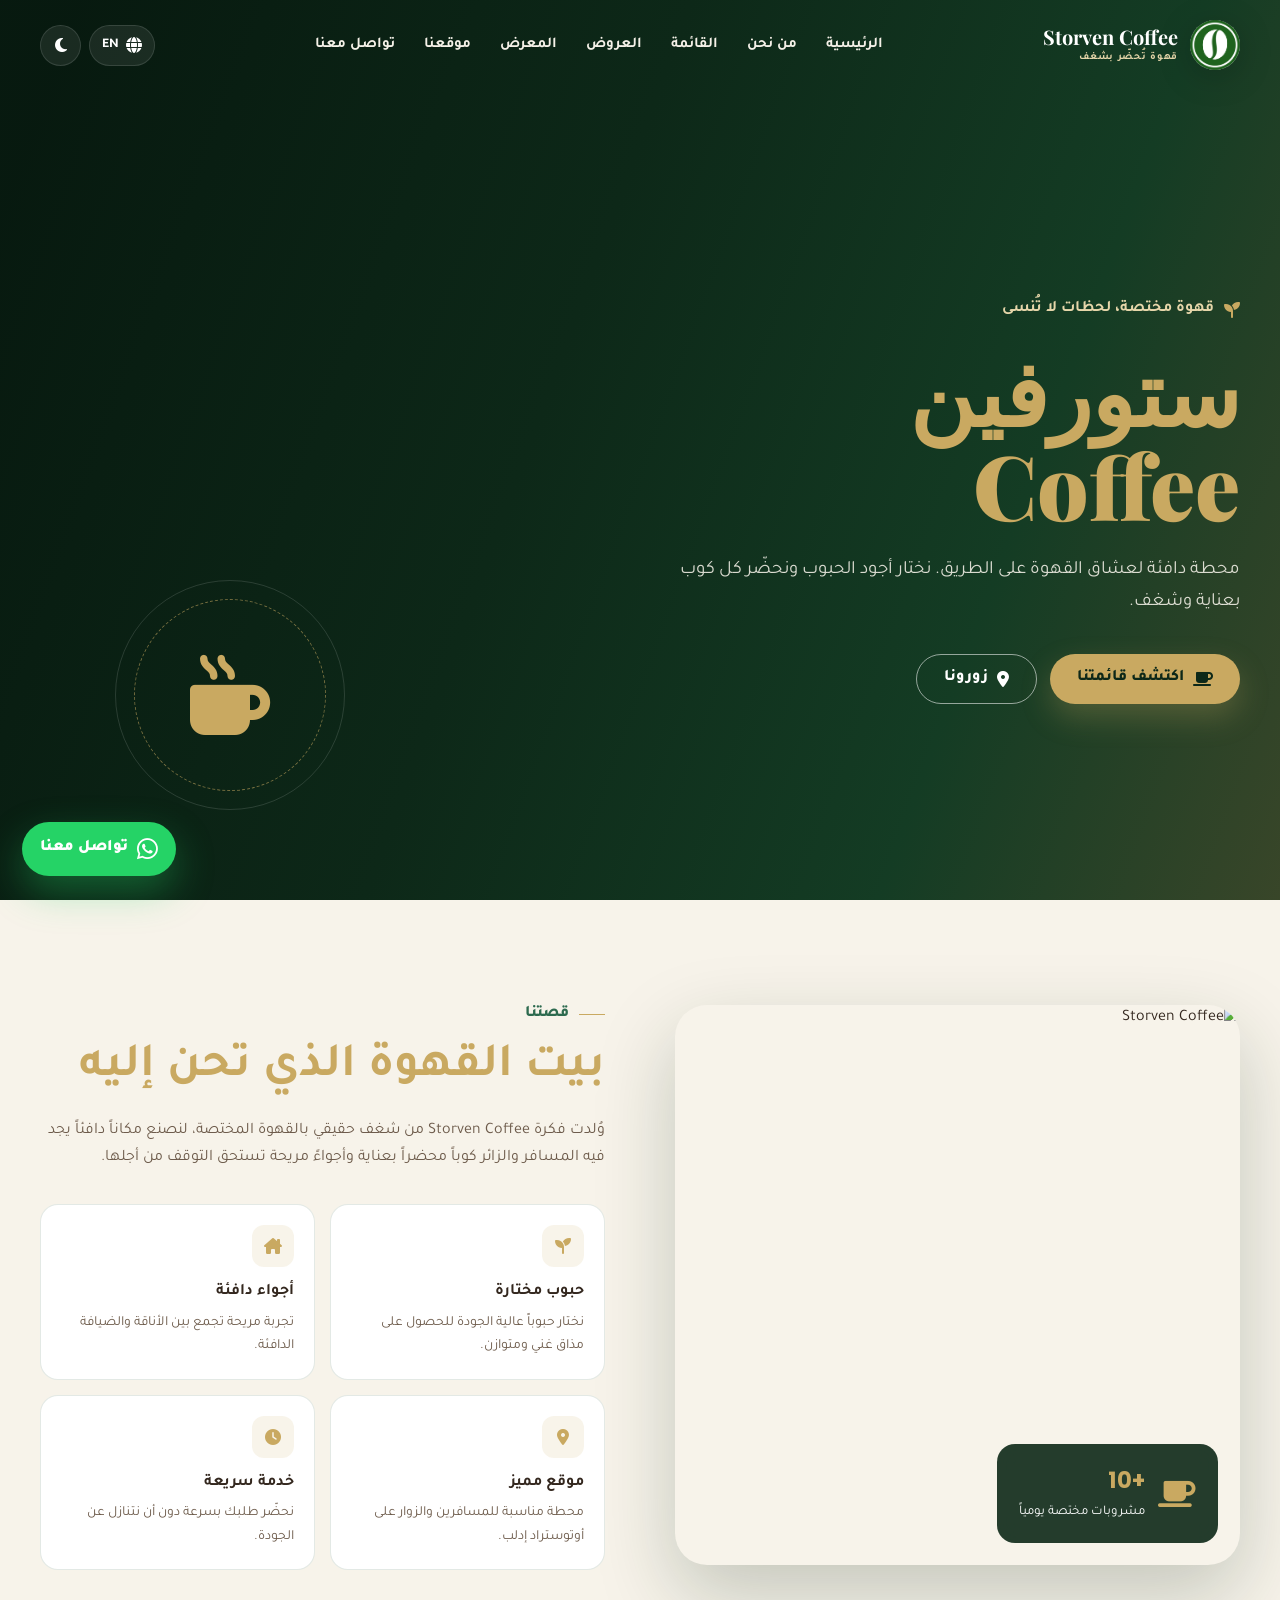
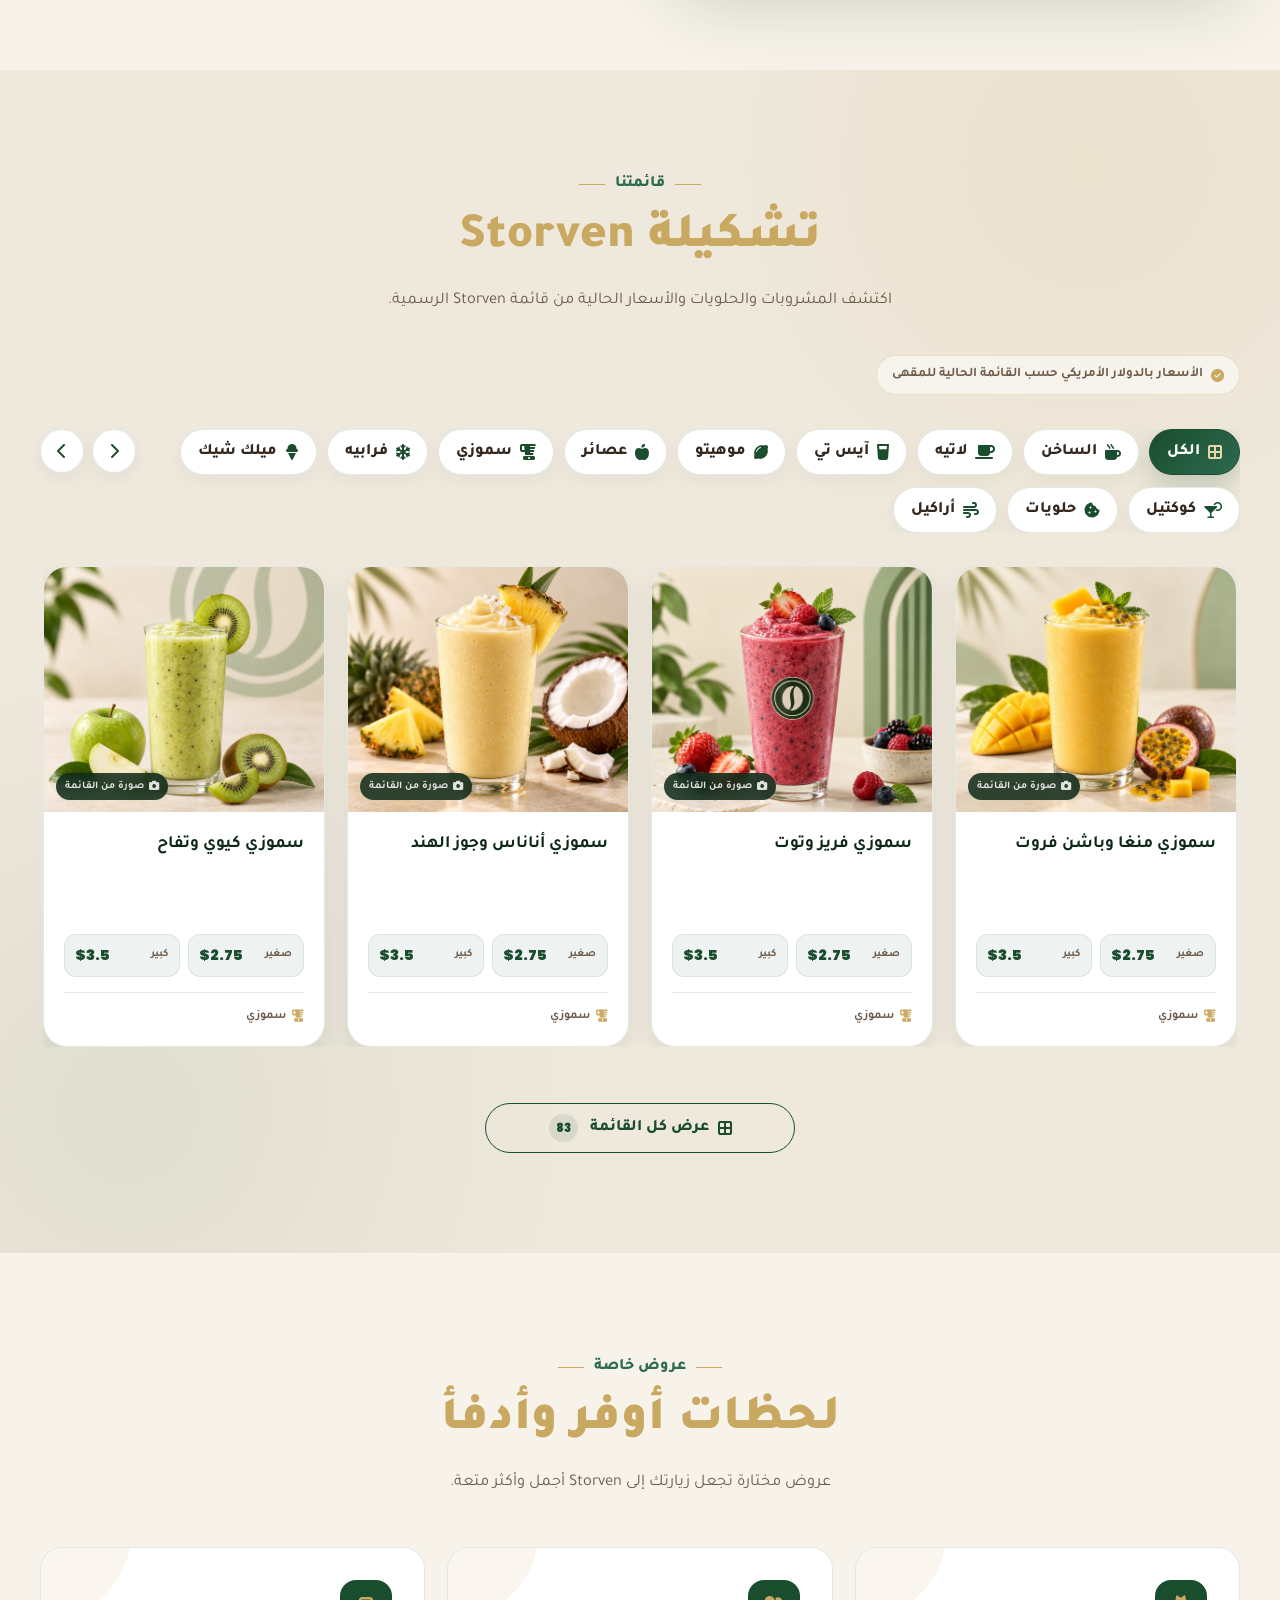
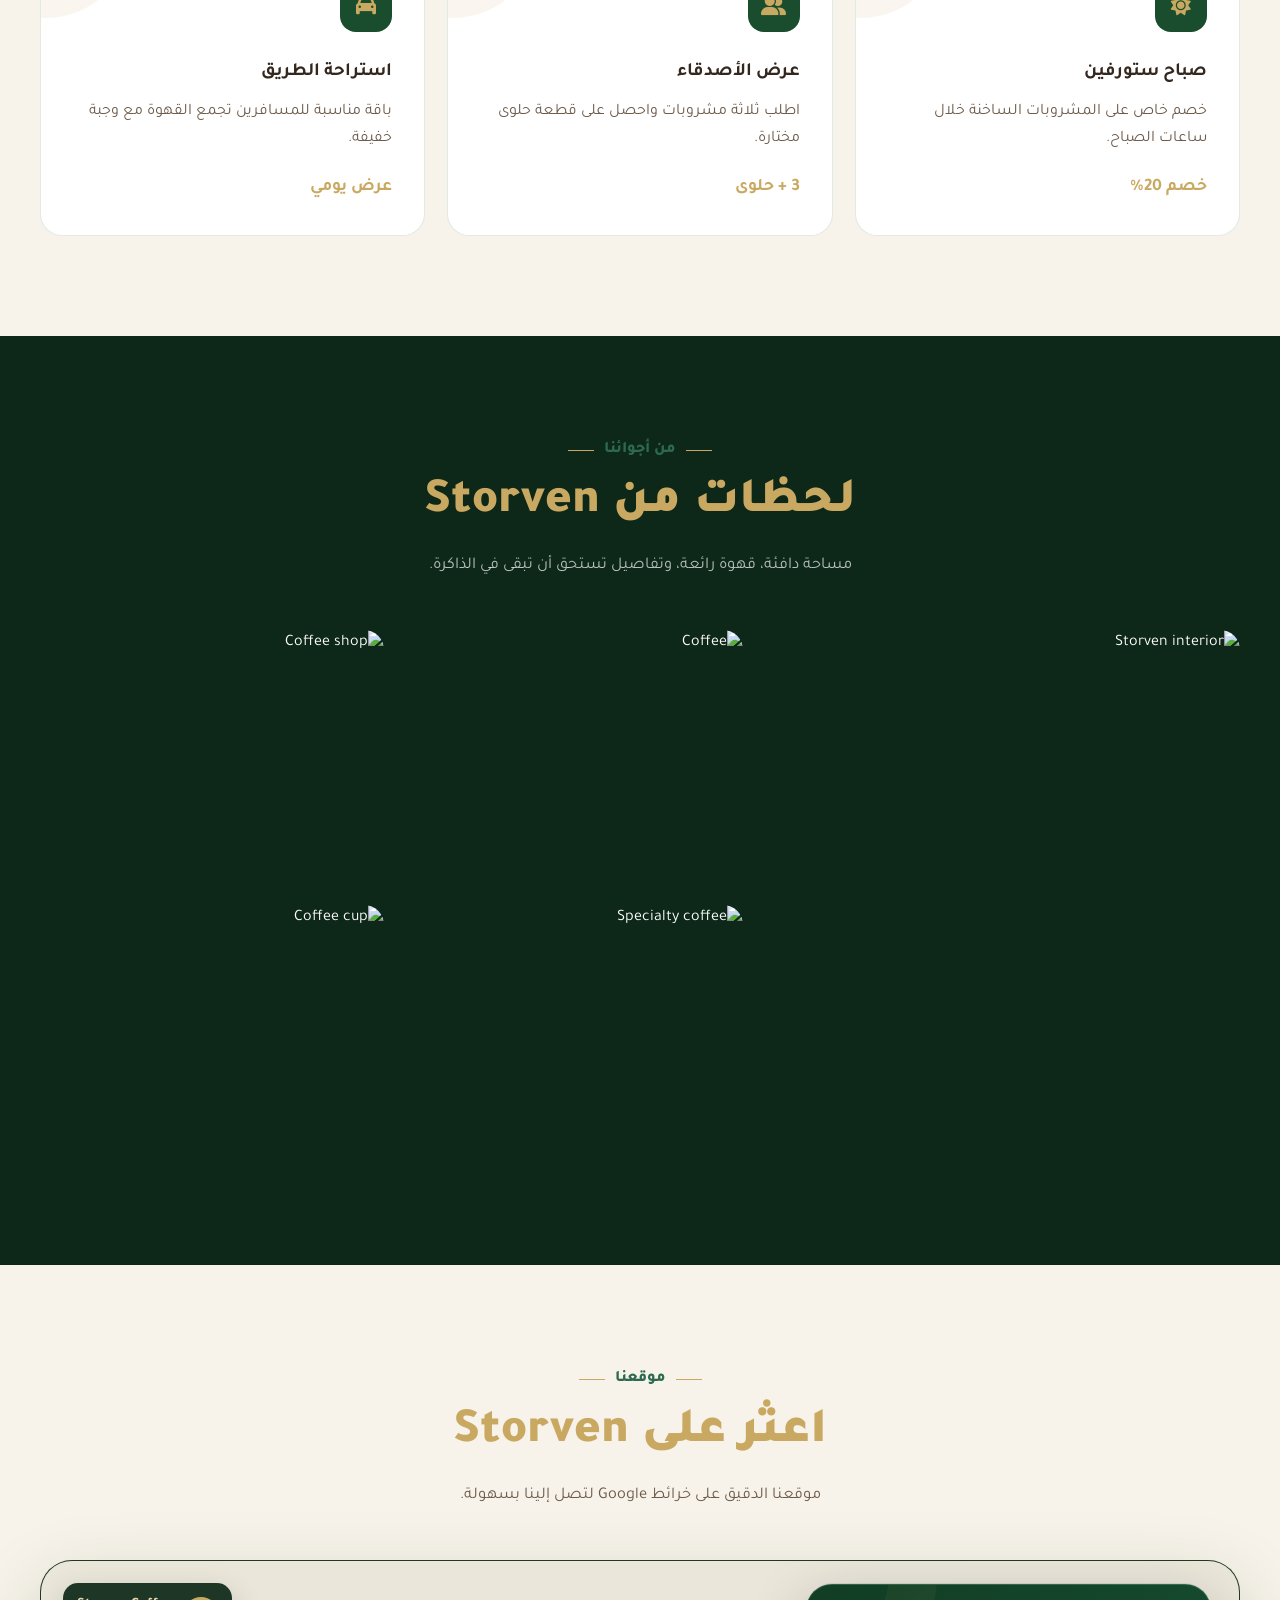
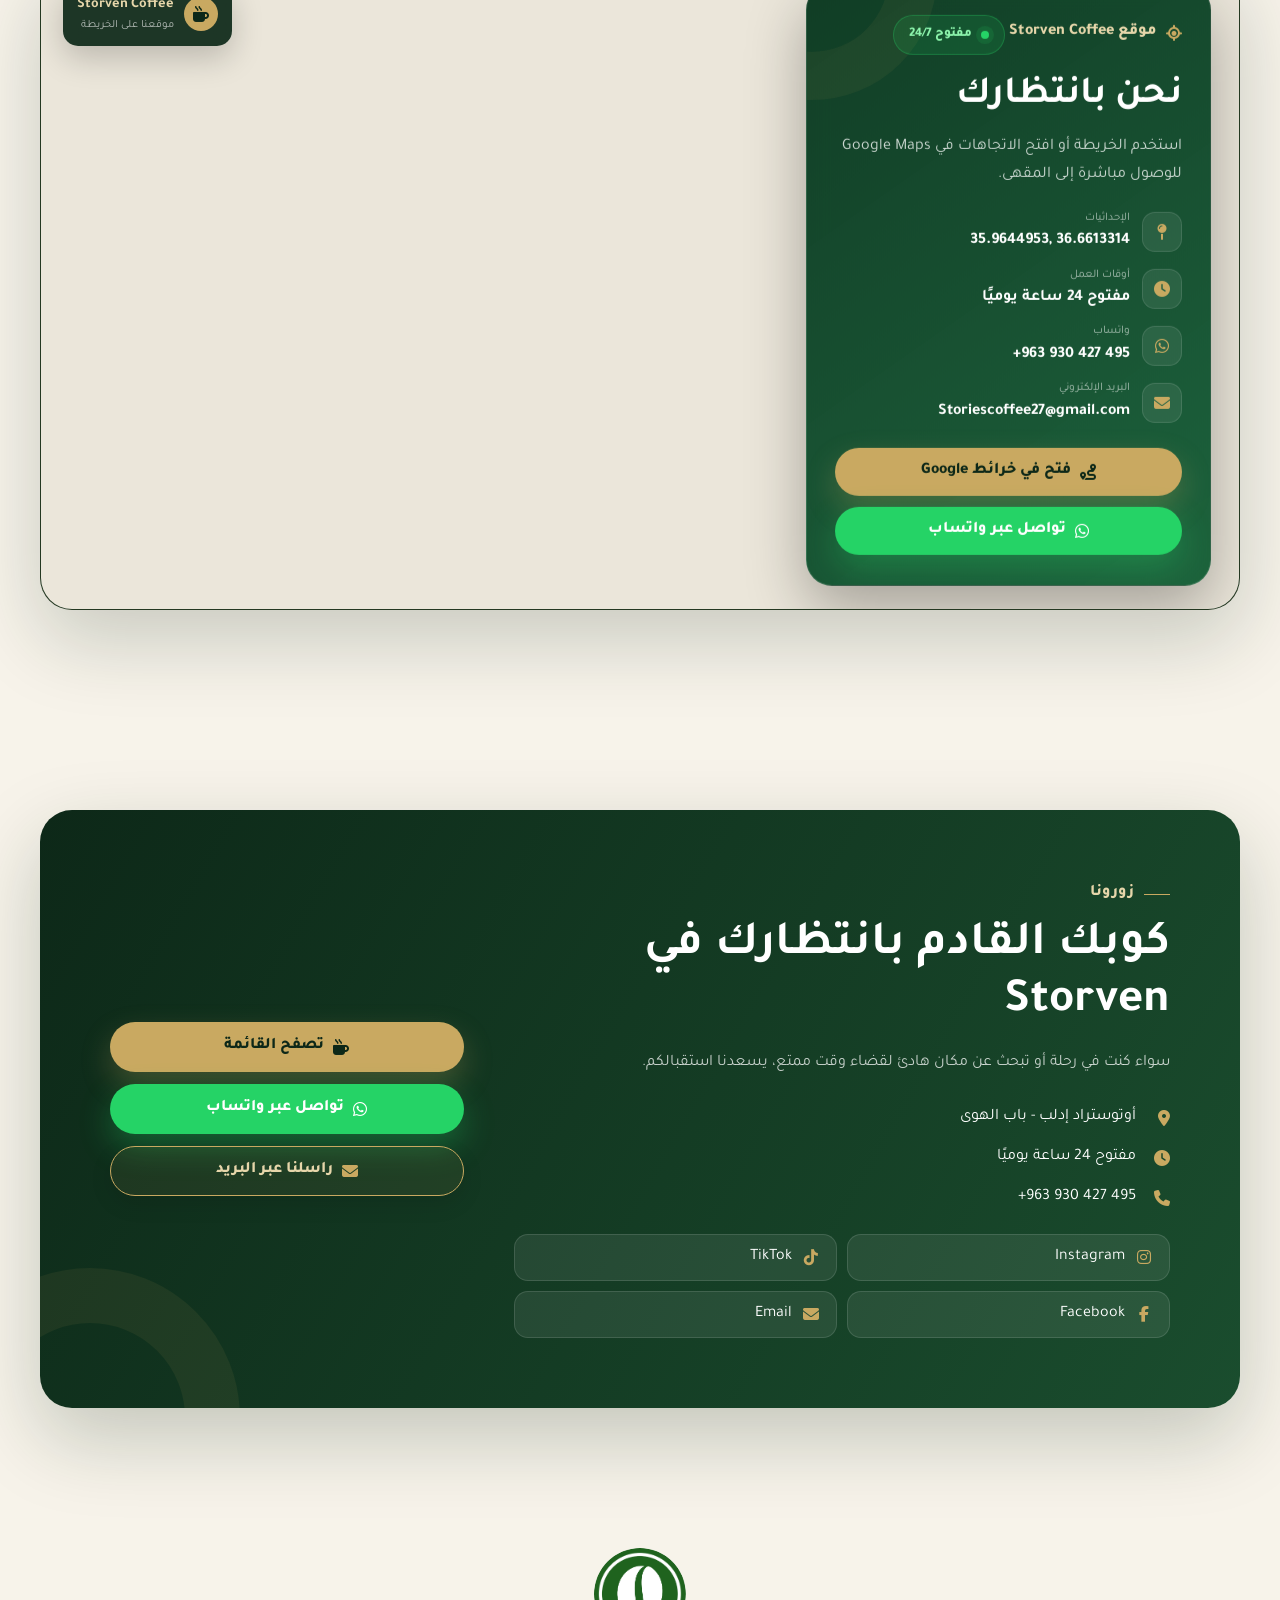
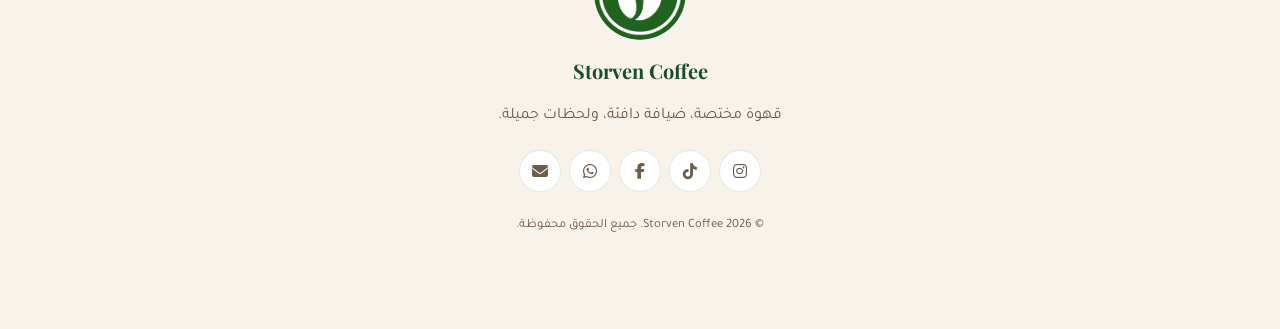
==== index.html @ 3eb5de93 "v5" ====
<!DOCTYPE html>
<html lang="ar" dir="rtl" data-theme="light">

<head>
    <meta charset="UTF-8">

    <meta name="viewport" content="width=device-width, initial-scale=1.0, viewport-fit=cover">

    <meta name="description"
        content="Storven Coffee - ستورفين كوفي، قهوة مختصة وأجواء دافئة على أوتوستراد إدلب - باب الهوى.">

    <meta name="theme-color" content="#0d2818">

    <title>Storven Coffee | ستورفين كوفي</title>

    <!-- Official Storven logo -->
    <link rel="icon" type="image/png" href="assets/images/logo/storven-favicon.png">
    <link rel="shortcut icon" type="image/png" href="assets/images/logo/storven-favicon.png">
    <!-- Google Fonts -->
    <link rel="preconnect" href="https://fonts.googleapis.com">
    <link rel="preconnect" href="https://fonts.gstatic.com" crossorigin>

    <link rel="preconnect" href="https://fonts.googleapis.com">

    <link rel="preconnect" href="https://fonts.gstatic.com" crossorigin>

    <link rel="stylesheet"
        href="https://fonts.googleapis.com/css2?family=Tajawal:wght@300;400;500;600;700;800;900&family=Playfair+Display:ital,wght@0,600;0,700;1,600&family=Poppins:wght@400;500;600;700&display=swap"
        media="print" onload="this.media='all'">

    <noscript>
        <link rel="stylesheet"
            href="https://fonts.googleapis.com/css2?family=Tajawal:wght@300;400;500;600;700;800;900&family=Playfair+Display:ital,wght@0,600;0,700;1,600&family=Poppins:wght@400;500;600;700&display=swap">
    </noscript>

    <!-- Font Awesome -->
    <link rel="stylesheet" href="https://cdnjs.cloudflare.com/ajax/libs/font-awesome/6.5.1/css/all.min.css"
        media="print" onload="this.media='all'">

    <noscript>
        <link rel="stylesheet" href="https://cdnjs.cloudflare.com/ajax/libs/font-awesome/6.5.1/css/all.min.css">
    </noscript>
    <!-- Swiper 
    <link
        rel="stylesheet"
        href="https://cdn.jsdelivr.net/npm/swiper@11/swiper-bundle.min.css">
-->
    <style>
        /* ==============================================================
   STORVEN COFFEE
   ============================================================= */

        :root {

            --green-dark: #0d2818;
            --green-main: #1a4d2e;
            --green-light: #2d6a4f;

            --gold: #c9a961;
            --gold-light: #e6d6aa;

            --cream: #f5f1e8;
            --cream-2: #fbf8f1;

            --brown: #3d2817;

            --bg: #f7f3ea;
            --surface: #ffffff;
            --surface-2: #efe9dd;

            --text: #33271e;
            --text-soft: #6d5b4b;

            --border: rgba(26, 77, 46, .12);

            --header-bg: rgba(13, 40, 24, .90);

            --shadow-sm: 0 8px 22px rgba(13, 40, 24, .08);
            --shadow-md: 0 16px 45px rgba(13, 40, 24, .14);
            --shadow-lg: 0 30px 80px rgba(13, 40, 24, .22);

            --radius-sm: 12px;
            --radius-md: 22px;
            --radius-lg: 32px;

            --container: 1200px;

            --ease: cubic-bezier(.22, .8, .28, 1);
        }


        /* ==============================================================
   DARK MODE
   ============================================================= */

        html[data-theme="dark"] {

            --bg: #07150d;
            --surface: #10291b;
            --surface-2: #173522;

            --text: #f5f1e8;
            --text-soft: #cfc5b6;

            --border: rgba(227, 211, 166, .11);

            --header-bg: rgba(5, 20, 12, .93);

            --shadow-sm: 0 8px 22px rgba(0, 0, 0, .15);
            --shadow-md: 0 18px 50px rgba(0, 0, 0, .28);
            --shadow-lg: 0 30px 80px rgba(0, 0, 0, .40);
        }


        /* ==============================================================
   RESET
   ============================================================= */

        *,
        *::before,
        *::after {
            box-sizing: border-box;
            margin: 0;
            padding: 0;
        }

        html {
            scroll-behavior: smooth;
            scroll-padding-top: 100px;
        }

        body {

            min-height: 100vh;

            font-family: "Tajawal", sans-serif;

            background: var(--bg);
            color: var(--text);

            line-height: 1.7;

            overflow-x: hidden;

            transition:
                background .4s ease,
                color .4s ease;
        }

        html[lang="en"] body {
            font-family: "Poppins", sans-serif;
        }

        img {
            max-width: 100%;
            display: block;
        }

        button,
        input {
            font: inherit;
        }

        button {
            border: 0;
            cursor: pointer;
        }

        a {
            color: inherit;
            text-decoration: none;
        }

        ul {
            list-style: none;
        }

        ::selection {
            background: var(--gold);
            color: var(--green-dark);
        }


        /* ==============================================================
   GLOBAL
   ============================================================= */

        .container {
            width: min(100% - 32px, var(--container));
            margin-inline: auto;
        }

        .section {
            padding: 100px 0;
            position: relative;
        }

        .section-heading {
            text-align: center;
            max-width: 760px;
            margin: 0 auto 50px;
        }

        .kicker {

            display: inline-flex;
            align-items: center;
            gap: 10px;

            color: var(--green-light);

            font-weight: 800;

            margin-bottom: 10px;
        }

        html[data-theme="dark"] .kicker {
            color: var(--gold);
        }

        .kicker::before,
        .kicker::after {

            content: "";

            width: 26px;
            height: 1px;

            background: var(--gold);
        }

        .section-heading h2 {

            font-size: clamp(2rem, 4vw, 3.1rem);

            color: var(--green-dark);

            line-height: 1.25;

            font-weight: 900;
        }

        html[data-theme="dark"] .section-heading h2 {
            color: var(--cream);
        }

        .section-heading h2 span {
            color: var(--gold);
        }

        .section-heading p {

            color: var(--text-soft);

            max-width: 650px;

            margin: 16px auto 0;

            font-size: 1.03rem;
        }


        /* ==============================================================
   BUTTONS
   ============================================================= */

        .btn {

            display: inline-flex;

            align-items: center;
            justify-content: center;

            gap: 9px;

            min-height: 50px;

            padding: 0 27px;

            border-radius: 100px;

            font-weight: 800;

            transition:
                transform .3s var(--ease),
                box-shadow .3s var(--ease),
                background .3s ease;
        }

        .btn:hover {
            transform: translateY(-3px);
        }

        .btn-primary {

            background: var(--gold);

            color: var(--green-dark);

            box-shadow:
                0 13px 30px rgba(201, 169, 97, .27);
        }

        .btn-primary:hover {
            box-shadow:
                0 18px 38px rgba(201, 169, 97, .42);
        }

        .btn-outline {

            border: 1.5px solid var(--green-main);

            color: var(--green-main);

            background: transparent;
        }

        html[data-theme="dark"] .btn-outline {
            border-color: var(--gold);
            color: var(--gold);
        }

        .btn-outline:hover {
            background: var(--green-main);
            color: white;
        }

        html[data-theme="dark"] .btn-outline:hover {
            background: var(--gold);
            color: var(--green-dark);
        }


        /* ==============================================================
   LOADER
   ============================================================= */

        .loader {

            position: fixed;

            inset: 0;

            z-index: 99999;

            background: var(--green-dark);

            display: grid;
            place-items: center;

            transition:
                opacity .6s ease,
                visibility .6s ease;
        }

        .loader.hide {
            opacity: 0;
            visibility: hidden;
        }

        .loader-content {
            text-align: center;
        }

        .loader-icon {

            width: 85px;
            height: 85px;

            margin: auto;

            border-radius: 50%;

            display: grid;
            place-items: center;

            border: 2px solid rgba(255, 255, 255, .12);
            border-top-color: var(--gold);

            animation: loaderSpin 1.1s linear infinite;
        }

        .loader-icon i {
            color: var(--gold);
            font-size: 27px;
        }

        .loader h3 {

            margin-top: 20px;

            color: var(--cream);

            font-family: "Playfair Display", serif;

            letter-spacing: 1px;
        }

        @keyframes loaderSpin {
            to {
                transform: rotate(360deg);
            }
        }


        /* ==============================================================
   SCROLL PROGRESS
   ============================================================= */

        .scroll-progress {

            position: fixed;

            top: 0;
            inset-inline-start: 0;

            width: 0;
            height: 3px;

            background: var(--gold);

            z-index: 9999;
        }


        /* ==============================================================
   HEADER
   ============================================================= */

        .header {

            position: fixed;

            top: 0;
            inset-inline: 0;

            z-index: 1000;

            padding: 20px 0;

            transition:
                padding .35s ease,
                background .35s ease,
                box-shadow .35s ease;
        }

        .header.scrolled {

            padding: 10px 0;

            background: var(--header-bg);

            backdrop-filter: blur(18px);

            box-shadow: 0 10px 35px rgba(0, 0, 0, .15);
        }

        .nav {

            display: flex;

            align-items: center;

            justify-content: space-between;

            gap: 25px;
        }


        /* logo */

        .brand {

            display: flex;

            align-items: center;

            gap: 12px;

            color: white;

            flex-shrink: 0;
        }

        .brand-icon {

            width: 48px;
            height: 48px;

            display: grid;
            place-items: center;

            border-radius: 50%;

            background: var(--gold);

            color: var(--green-dark);

            font-size: 20px;

            box-shadow:
                0 0 0 5px rgba(201, 169, 97, .11);
        }

        .brand-title {

            font-family: "Playfair Display", serif;

            font-weight: 700;

            font-size: 1.25rem;

            line-height: 1.1;
        }

        .brand-title small {

            display: block;

            margin-top: 4px;

            color: var(--gold-light);

            font-family: "Tajawal", sans-serif;

            font-size: .65rem;

            letter-spacing: .7px;
        }


        /* navigation */

        .nav-links {

            display: flex;

            align-items: center;

            gap: 29px;
        }

        .nav-links a {

            color: var(--cream);

            font-weight: 600;

            font-size: .94rem;

            position: relative;
        }

        .nav-links a::after {

            content: "";

            position: absolute;

            bottom: -7px;

            inset-inline-start: 0;

            width: 0;
            height: 2px;

            background: var(--gold);

            transition: width .3s ease;
        }

        .nav-links a:hover {
            color: var(--gold-light);
        }

        .nav-links a:hover::after {
            width: 100%;
        }


        /* nav controls */

        .nav-controls {

            display: flex;

            gap: 8px;

            align-items: center;
        }

        .control-btn {

            height: 41px;

            min-width: 41px;

            padding: 0 12px;

            border-radius: 100px;

            background: rgba(255, 255, 255, .08);

            color: white;

            border: 1px solid rgba(255, 255, 255, .12);

            display: inline-flex;

            align-items: center;
            justify-content: center;

            gap: 7px;

            transition:
                background .3s ease,
                color .3s ease,
                transform .3s ease;
        }

        .control-btn:hover {

            background: var(--gold);

            color: var(--green-dark);

            transform: translateY(-2px);
        }

        .language-btn span {
            font-size: .83rem;
            font-weight: 800;
        }


        /* hamburger */

        .hamburger {

            width: 42px;
            height: 42px;

            display: none;

            flex-direction: column;

            justify-content: center;

            align-items: center;

            gap: 5px;

            border-radius: 50%;

            background: rgba(255, 255, 255, .08);
        }

        .hamburger span {

            width: 19px;
            height: 2px;

            background: white;

            transition: .3s ease;
        }

        .hamburger.active span:nth-child(1) {
            transform: translateY(7px) rotate(45deg);
        }

        .hamburger.active span:nth-child(2) {
            opacity: 0;
        }

        .hamburger.active span:nth-child(3) {
            transform: translateY(-7px) rotate(-45deg);
        }


        /* ==============================================================
   HERO
   ============================================================= */

        .hero {

            position: relative;

            min-height: 100vh;

            display: flex;

            align-items: center;

            overflow: hidden;

            background: var(--green-dark);
        }

        .hero::before {

            content: "";

            position: absolute;

            inset: 0;

            background:
                linear-gradient(110deg,
                    rgba(7, 25, 15, .97) 5%,
                    rgba(13, 40, 24, .80) 43%,
                    rgba(26, 77, 46, .54) 75%,
                    rgba(201, 169, 97, .23));

            z-index: 2;
        }

        .hero-bg {

            position: absolute;

            inset: 0;

            background:
                url("https://images.unsplash.com/photo-1445116572660-236099ec97a0?auto=format&fit=crop&w=1800&q=85") center / cover no-repeat;

            transform: scale(1.05);

            animation: heroZoom 15s ease-in-out infinite alternate;
        }

        @keyframes heroZoom {

            to {
                transform: scale(1.12);
            }
        }

        .hero-content {

            position: relative;

            z-index: 4;

            width: min(100% - 32px, var(--container));

            margin: auto;

            padding-top: 100px;
        }

        .hero-text {
            max-width: 680px;
        }

        .hero-kicker {

            display: inline-flex;

            align-items: center;

            gap: 10px;

            color: var(--gold-light);

            margin-bottom: 20px;

            font-weight: 700;
        }

        .hero-kicker i {
            color: var(--gold);
        }

        .hero h1 {

            color: var(--cream);

            font-size: clamp(2.9rem, 7vw, 5.7rem);

            font-weight: 900;

            line-height: 1.05;

            margin-bottom: 24px;
        }

        .hero h1 span {

            display: block;

            color: var(--gold);

            font-family: "Playfair Display", serif;
        }

        .hero p {

            max-width: 590px;

            color: rgba(245, 241, 232, .88);

            font-size: clamp(1rem, 2vw, 1.17rem);

            margin-bottom: 35px;
        }

        .hero-actions {

            display: flex;

            align-items: center;

            gap: 13px;

            flex-wrap: wrap;
        }

        .hero .btn-outline {

            border-color: rgba(255, 255, 255, .55);

            color: white;
        }

        .hero .btn-outline:hover {

            background: white;

            color: var(--green-dark);
        }


        /* floating coffee */

        .hero-coffee {

            position: absolute;

            z-index: 4;

            inset-inline-end: 9%;

            bottom: 10%;

            width: 230px;
            height: 230px;

            border-radius: 50%;

            border: 1px solid rgba(255, 255, 255, .13);

            display: grid;
            place-items: center;

            animation: floatCoffee 5s ease-in-out infinite;
        }

        .hero-coffee::before {

            content: "";

            position: absolute;

            inset: 18px;

            border-radius: 50%;

            border: 1px dashed rgba(201, 169, 97, .55);

            animation: circleSpin 15s linear infinite;
        }

        .hero-coffee i {

            font-size: 80px;

            color: var(--gold);
        }

        @keyframes floatCoffee {

            50% {
                transform: translateY(-16px);
            }
        }

        @keyframes circleSpin {

            to {
                transform: rotate(360deg);
            }
        }


        /* ==============================================================
   ABOUT
   ============================================================= */

        .about-grid {

            display: grid;

            grid-template-columns: 1fr 1fr;

            gap: 70px;

            align-items: center;
        }

        .about-image {

            min-height: 560px;

            border-radius: var(--radius-lg);

            overflow: hidden;

            position: relative;

            box-shadow: var(--shadow-lg);
        }

        .about-image img {

            width: 100%;
            height: 100%;

            position: absolute;

            object-fit: cover;

            transition: transform .8s var(--ease);
        }

        .about-image:hover img {
            transform: scale(1.05);
        }

        .about-badge {

            position: absolute;

            bottom: 22px;
            inset-inline-start: 22px;

            background: rgba(13, 40, 24, .90);

            backdrop-filter: blur(12px);

            border-radius: 18px;

            padding: 17px 22px;

            color: white;

            display: flex;

            align-items: center;

            gap: 13px;
        }

        .about-badge i {

            color: var(--gold);

            font-size: 30px;
        }

        .about-badge strong {

            font-family: "Poppins", sans-serif;

            display: block;

            color: var(--gold);

            font-size: 1.4rem;
        }

        .about-badge span {
            font-size: .83rem;
        }

        .about-content .kicker {
            justify-content: flex-start;
        }

        .about-content .kicker::after {
            display: none;
        }

        .about-content h2 {

            font-size: clamp(2rem, 4vw, 3rem);

            line-height: 1.25;

            margin-bottom: 20px;

            color: var(--green-dark);
        }

        html[data-theme="dark"] .about-content h2 {
            color: var(--cream);
        }

        .about-content h2 span {
            color: var(--gold);
        }

        .about-content>p {

            color: var(--text-soft);

            margin-bottom: 32px;
        }

        .features {

            display: grid;

            grid-template-columns: repeat(2, 1fr);

            gap: 15px;
        }

        .feature {

            background: var(--surface);

            border: 1px solid var(--border);

            border-radius: 18px;

            padding: 20px;

            transition:
                transform .35s var(--ease),
                box-shadow .35s ease,
                border-color .35s ease;
        }

        .feature:hover {

            transform: translateY(-6px);

            box-shadow: var(--shadow-sm);

            border-color: rgba(201, 169, 97, .4);
        }

        .feature i {

            width: 42px;
            height: 42px;

            display: grid;
            place-items: center;

            border-radius: 12px;

            background: rgba(201, 169, 97, .13);

            color: var(--gold);

            margin-bottom: 12px;
        }

        .feature h4 {
            margin-bottom: 5px;
        }

        .feature p {

            color: var(--text-soft);

            font-size: .87rem;
        }

        /* ==============================================================
   MENU - REAL STORVEN MENU
   ============================================================== */

        .menu-section {
            background:
                radial-gradient(circle at 85% 8%, rgba(201, 169, 97, .11), transparent 28%),
                radial-gradient(circle at 10% 88%, rgba(26, 77, 46, .07), transparent 30%),
                var(--surface-2);
            overflow: hidden;
        }

        .menu-toolbar {
            display: flex;
            justify-content: space-between;
            align-items: center;
            gap: 20px;
            margin-bottom: 25px;
        }

        .menu-source-note {
            display: inline-flex;
            align-items: center;
            justify-content: center;
            gap: 8px;
            width: fit-content;
            margin: -24px auto 34px;
            padding: 8px 15px;
            border: 1px solid rgba(201, 169, 97, .28);
            border-radius: 999px;
            color: var(--text-soft);
            background: rgba(255, 255, 255, .55);
            font-size: .82rem;
            font-weight: 700;
        }

        html[data-theme="dark"] .menu-source-note {
            background: rgba(255, 255, 255, .045);
        }

        .menu-source-note i {
            color: var(--gold);
        }

        /* category slider */

        .category-slider-wrap {
            flex: 1;
            min-width: 0;
            position: relative;
        }

        .categorySwiper {
            width: 100%;
        }

        .categorySwiper .swiper-slide {
            width: auto;
        }

        .category-btn {
            min-width: max-content;
            min-height: 46px;
            padding: 0 18px;
            border-radius: 999px;
            background: var(--surface);
            color: var(--text);
            border: 1px solid var(--border);
            font-weight: 800;
            display: inline-flex;
            align-items: center;
            gap: 8px;
            box-shadow: 0 6px 18px rgba(13, 40, 24, .045);
            transition:
                transform .25s var(--ease),
                border-color .25s ease,
                background .25s ease,
                color .25s ease,
                box-shadow .25s ease;
        }

        .category-btn i {
            color: var(--green-main);
        }

        html[data-theme="dark"] .category-btn i {
            color: var(--gold);
        }

        .category-btn:hover {
            transform: translateY(-2px);
            border-color: rgba(201, 169, 97, .65);
            box-shadow: var(--shadow-sm);
        }

        .category-btn.active {
            color: white;
            border-color: var(--green-main);
            background:
                linear-gradient(135deg, var(--green-main), var(--green-light));
            box-shadow: 0 10px 25px rgba(26, 77, 46, .22);
        }

        .category-btn.active i {
            color: var(--gold-light);
        }

        /* slider controls */

        .menu-actions {
            display: flex;
            align-items: center;
            gap: 8px;
            flex-shrink: 0;
        }

        .slider-control {
            width: 44px;
            height: 44px;
            border-radius: 50%;
            background: var(--surface);
            color: var(--green-main);
            border: 1px solid var(--border);
            display: grid;
            place-items: center;
            box-shadow: 0 6px 18px rgba(13, 40, 24, .05);
            transition: .25s ease;
        }

        .slider-control:hover {
            background: var(--green-main);
            color: white;
            transform: translateY(-2px);
        }

        html[dir="ltr"] .slider-control i {
            transform: scaleX(-1);
        }

        /* products slider */

        .productsSwiper {
            overflow: visible;
            padding: 8px 3px 46px;
        }

        .productsSwiper .swiper-slide {
            height: auto;
        }

        /* professional menu card */

        .menu-card {
            height: 100%;
            display: flex;
            flex-direction: column;
            background: var(--surface);
            border-radius: 24px;
            overflow: hidden;
            border: 1px solid var(--border);
            box-shadow: var(--shadow-sm);
            transition:
                transform .35s var(--ease),
                box-shadow .35s ease,
                border-color .35s ease;
        }

        .menu-card:hover {
            transform: translateY(-7px);
            box-shadow: var(--shadow-md);
            border-color: rgba(201, 169, 97, .42);
        }

        .menu-image {
            position: relative;
            height: 245px;
            overflow: hidden;
            background:
                linear-gradient(145deg, #f6f0e3, #e7decb);
        }

        html[data-theme="dark"] .menu-image {
            background:
                linear-gradient(145deg, #173522, #0f2719);
        }

        .menu-image img {
            width: 100%;
            height: 100%;
            object-fit: cover;
            transition: transform .55s var(--ease);
        }

        .menu-card:hover .menu-image img {
            transform: scale(1.035);
        }

        .product-visual-fallback {
            position: absolute;
            inset: 0;
            display: grid;
            place-items: center;
            text-align: center;
            padding: 24px;
            background:
                radial-gradient(circle at 50% 35%, rgba(201, 169, 97, .20), transparent 30%),
                linear-gradient(145deg, var(--green-dark), var(--green-main));
            color: white;
        }

        .product-visual-fallback::before {
            content: "";
            position: absolute;
            width: 150px;
            height: 150px;
            border-radius: 50%;
            border: 24px solid rgba(201, 169, 97, .08);
        }

        .product-visual-fallback-inner {
            position: relative;
            z-index: 2;
        }

        .product-visual-fallback i {
            display: block;
            margin-bottom: 11px;
            color: var(--gold);
            font-size: 46px;
        }

        .product-visual-fallback strong {
            display: block;
            color: var(--cream);
            font-family: "Playfair Display", serif;
            font-size: 1.05rem;
        }

        .product-visual-fallback small {
            color: rgba(255,255,255,.62);
            font-size: .72rem;
        }

        .product-badge {
            position: absolute;
            top: 14px;
            inset-inline-start: 14px;
            z-index: 3;
            padding: 6px 11px;
            border-radius: 999px;
            background: var(--gold);
            color: var(--green-dark);
            font-size: .72rem;
            font-weight: 900;
            box-shadow: 0 7px 18px rgba(0, 0, 0, .12);
        }

        .product-photo-badge {
            position: absolute;
            bottom: 12px;
            inset-inline-end: 12px;
            z-index: 3;
            display: inline-flex;
            align-items: center;
            gap: 5px;
            padding: 5px 9px;
            border-radius: 999px;
            background: rgba(13, 40, 24, .85);
            color: rgba(255,255,255,.86);
            backdrop-filter: blur(8px);
            font-size: .65rem;
            font-weight: 700;
        }

        .menu-body {
            flex: 1;
            display: flex;
            flex-direction: column;
            padding: 20px;
        }

        .menu-title-row {
            display: flex;
            justify-content: space-between;
            align-items: flex-start;
            gap: 12px;
            margin-bottom: 8px;
        }

        .menu-title-row h3 {
            color: var(--green-dark);
            font-size: 1.08rem;
            line-height: 1.45;
        }

        html[data-theme="dark"] .menu-title-row h3 {
            color: var(--cream);
        }

        .menu-body > p {
            color: var(--text-soft);
            font-size: .82rem;
            line-height: 1.6;
            margin: 2px 0 13px;
        }

        .price-list {
            display: flex;
            flex-wrap: wrap;
            gap: 8px;
            margin-top: auto;
            padding-top: 12px;
        }

        .price-chip {
            flex: 1 1 92px;
            min-width: 92px;
            display: flex;
            align-items: center;
            justify-content: space-between;
            gap: 8px;
            padding: 8px 11px;
            border-radius: 12px;
            background: rgba(26, 77, 46, .07);
            border: 1px solid rgba(26, 77, 46, .09);
        }

        html[data-theme="dark"] .price-chip {
            background: rgba(255,255,255,.055);
            border-color: rgba(255,255,255,.08);
        }

        .price-chip small {
            color: var(--text-soft);
            font-size: .68rem;
            font-weight: 700;
        }

        .price-chip strong {
            direction: ltr;
            color: var(--green-main);
            font-family: "Poppins", sans-serif;
            font-size: .9rem;
            font-weight: 900;
            white-space: nowrap;
        }

        html[data-theme="dark"] .price-chip strong {
            color: var(--gold);
        }

        .menu-card-footer {
            display: flex;
            align-items: center;
            justify-content: space-between;
            gap: 10px;
            margin-top: 15px;
            padding-top: 13px;
            border-top: 1px solid var(--border);
        }

        .product-category {
            display: inline-flex;
            align-items: center;
            gap: 6px;
            color: var(--text-soft);
            font-size: .75rem;
            font-weight: 700;
        }

        .product-category i {
            color: var(--gold);
        }

        .menu-bottom {
            text-align: center;
            margin-top: 10px;
        }

        .menu-bottom .btn {
            min-width: min(310px, 100%);
        }

        .menu-count-badge {
            display: inline-grid;
            place-items: center;
            min-width: 28px;
            height: 28px;
            padding-inline: 7px;
            margin-inline-start: 3px;
            border-radius: 999px;
            background: rgba(26,77,46,.10);
            color: var(--green-main);
            font-family: "Poppins", sans-serif;
            font-size: .7rem;
            font-weight: 900;
        }

        html[data-theme="dark"] .menu-count-badge {
            color: var(--gold);
            background: rgba(201,169,97,.12);
        }

        /* pagination */

        .productsSwiper .swiper-pagination {
            bottom: 5px;
        }

        .productsSwiper .swiper-pagination-bullet {
            width: 8px;
            height: 8px;
            opacity: .25;
            background: var(--green-main);
            transition: .25s ease;
        }

        .productsSwiper .swiper-pagination-bullet-active {
            opacity: 1;
            width: 27px;
            border-radius: 10px;
            background: var(--gold);
        }

        /* Full-menu search */

        .modal-search-wrap {
            position: relative;
            padding: 15px 25px 0;
            background: var(--surface);
        }

        .modal-search-wrap i {
            position: absolute;
            top: 33px;
            inset-inline-start: 43px;
            transform: translateY(-50%);
            color: var(--gold);
            pointer-events: none;
        }

        .modal-search {
            width: 100%;
            height: 48px;
            padding-inline: 48px 16px;
            border-radius: 14px;
            border: 1px solid var(--border);
            outline: none;
            background: var(--surface-2);
            color: var(--text);
            transition:
                border-color .2s ease,
                box-shadow .2s ease,
                background .2s ease;
        }

        .modal-search:focus {
            border-color: rgba(201,169,97,.8);
            background: var(--surface);
            box-shadow: 0 0 0 4px rgba(201,169,97,.10);
        }

        .modal-empty {
            grid-column: 1 / -1;
            padding: 55px 20px;
            text-align: center;
            color: var(--text-soft);
        }

        .modal-empty i {
            display: block;
            margin-bottom: 12px;
            color: var(--gold);
            font-size: 36px;
        }

        @media (max-width: 768px) {
            .menu-toolbar {
                flex-direction: column;
                align-items: stretch;
            }

            .menu-actions {
                justify-content: center;
            }

            .menu-source-note {
                margin-top: -18px;
            }

            .menu-image {
                height: 220px;
            }

            .modal-search-wrap {
                padding: 12px 18px 0;
            }

            .modal-search-wrap i {
                top: 30px;
                inset-inline-start: 35px;
            }
        }

        @media (max-width: 520px) {
            .menu-image {
                height: 225px;
            }

            .menu-body {
                padding: 17px;
            }

            .price-chip {
                flex-basis: calc(50% - 4px);
            }

            .category-btn {
                min-height: 44px;
                padding-inline: 15px;
                font-size: .83rem;
            }
        }




        /* ==============================================================
   OFFERS
   ============================================================= */

        .offers-grid {

            display: grid;

            grid-template-columns: repeat(3, 1fr);

            gap: 22px;
        }

        .offer {

            position: relative;

            overflow: hidden;

            background: var(--surface);

            border-radius: var(--radius-md);

            padding: 32px;

            border: 1px solid var(--border);

            min-height: 280px;

            transition:
                transform .4s var(--ease),
                box-shadow .4s ease;
        }

        .offer::before {

            content: "";

            position: absolute;

            width: 170px;
            height: 170px;

            border-radius: 50%;

            top: -100px;
            inset-inline-end: -80px;

            background: rgba(201, 169, 97, .10);
        }

        .offer:hover {

            transform: translateY(-8px);

            box-shadow: var(--shadow-md);
        }

        .offer-icon {

            width: 52px;
            height: 52px;

            border-radius: 16px;

            display: grid;
            place-items: center;

            background: var(--green-main);

            color: var(--gold);

            font-size: 20px;

            margin-bottom: 25px;
        }

        .offer h3 {
            margin-bottom: 10px;
        }

        .offer p {

            color: var(--text-soft);

            margin-bottom: 20px;
        }

        .offer strong {

            color: var(--gold);

            font-size: 1.1rem;
        }


        /* ==============================================================
   GALLERY
   ============================================================= */

        .gallery {

            background: var(--green-dark);

            color: white;
        }

        .gallery .section-heading h2 {
            color: white;
        }

        .gallery .section-heading p {
            color: rgba(255, 255, 255, .7);
        }

        .gallery-grid {

            display: grid;

            grid-template-columns: 1.4fr 1fr 1fr;

            grid-template-rows: 260px 260px;

            gap: 15px;
        }

        .gallery-item {

            overflow: hidden;

            position: relative;

            border-radius: 20px;

            cursor: pointer;
        }

        .gallery-item:first-child {
            grid-row: span 2;
        }

        .gallery-item img {

            width: 100%;
            height: 100%;

            object-fit: cover;

            transition:
                transform .7s var(--ease),
                filter .4s ease;
        }

        .gallery-item::after {

            content: "\f00e";

            font-family: "Font Awesome 6 Free";

            font-weight: 900;

            position: absolute;

            inset: 0;

            display: grid;
            place-items: center;

            background: rgba(13, 40, 24, .55);

            color: var(--gold);

            font-size: 28px;

            opacity: 0;

            transition: opacity .35s ease;
        }

        .gallery-item:hover img {
            transform: scale(1.08);
        }

        .gallery-item:hover::after {
            opacity: 1;
        }


        /* ==============================================================
   CTA / CONTACT
   ============================================================= */

        .contact-card {

            background:
                linear-gradient(120deg,
                    var(--green-dark),
                    var(--green-main));

            border-radius: var(--radius-lg);

            padding: clamp(35px, 6vw, 70px);

            color: white;

            position: relative;

            overflow: hidden;

            display: grid;

            grid-template-columns: 1.3fr .7fr;

            gap: 50px;

            align-items: center;

            box-shadow: var(--shadow-lg);
        }

        .contact-card::after {

            content: "";

            width: 300px;
            height: 300px;

            position: absolute;

            inset-inline-end: -100px;

            bottom: -160px;

            border-radius: 50%;

            border: 55px solid rgba(201, 169, 97, .08);
        }

        .contact-info {
            position: relative;
            z-index: 2;
        }

        .contact-info .kicker {
            color: var(--gold-light);
        }

        .contact-info .kicker::after {
            display: none;
        }

        .contact-info h2 {

            font-size: clamp(2rem, 4vw, 3rem);

            line-height: 1.2;

            margin-bottom: 17px;
        }

        .contact-info p {

            color: rgba(255, 255, 255, .75);

            max-width: 600px;

            margin-bottom: 27px;
        }

        .contact-list {

            display: flex;

            flex-direction: column;

            gap: 13px;
        }

        .contact-list div {

            display: flex;

            align-items: center;

            gap: 12px;
        }

        .contact-list i {

            color: var(--gold);

            width: 22px;
        }

        .contact-actions {

            position: relative;

            z-index: 2;

            display: flex;

            flex-direction: column;

            gap: 12px;
        }

        .contact-actions a {
            width: 100%;
        }


        /* ==============================================================
   FOOTER
   ============================================================= */

        .footer {

            padding: 40px 0 90px;

            text-align: center;

            color: var(--text-soft);
        }

        .footer-logo {

            display: inline-flex;

            align-items: center;

            gap: 10px;

            margin-bottom: 15px;

            color: var(--green-main);

            font-family: "Playfair Display", serif;

            font-size: 1.25rem;

            font-weight: 700;
        }

        html[data-theme="dark"] .footer-logo {
            color: var(--gold);
        }

        .footer-social {

            display: flex;

            justify-content: center;

            gap: 8px;

            margin: 20px 0;
        }

        .footer-social a {

            width: 42px;
            height: 42px;

            border-radius: 50%;

            border: 1px solid var(--border);

            background: var(--surface);

            display: grid;
            place-items: center;

            transition: .3s ease;
        }

        .footer-social a:hover {

            background: var(--green-main);

            color: white;

            transform: translateY(-4px);
        }

        .footer small {
            font-size: .8rem;
        }


        /* ==========================================
   OPEN 24/7 BADGE
========================================== */

        .open-badge {

            position: relative;
            z-index: 2;

            display: inline-flex;

            align-items: center;

            gap: 9px;

            width: fit-content;

            padding: 8px 15px;

            margin-bottom: 18px;

            border-radius: 999px;

            background: rgba(37, 211, 102, 0.12);

            color: #8df5ad;

            border: 1px solid rgba(37, 211, 102, 0.28);

            font-size: .82rem;

            font-weight: 800;
        }


        .open-dot {

            width: 8px;
            height: 8px;

            flex: 0 0 8px;

            border-radius: 50%;

            background: #25D366;

            box-shadow:
                0 0 0 5px rgba(37, 211, 102, 0.12);

            animation:
                openPulse 1.8s ease-in-out infinite;
        }


        @keyframes openPulse {

            0%,
            100% {

                transform: scale(1);

                opacity: 1;
            }

            50% {

                transform: scale(1.22);

                opacity: .72;
            }
        }


        /* ==============================================================
   FULL MENU MODAL
   ============================================================= */

        .menu-modal {

            position: fixed;

            inset: 0;

            z-index: 6000;

            display: flex;

            justify-content: center;

            align-items: center;

            padding: 25px;

            background: rgba(0, 0, 0, .68);

            backdrop-filter: blur(8px);

            opacity: 0;

            visibility: hidden;

            transition:
                opacity .35s ease,
                visibility .35s ease;
        }

        .menu-modal.active {

            opacity: 1;

            visibility: visible;
        }

        .modal-dialog {

            width: min(1050px, 100%);

            max-height: 88vh;

            overflow: hidden;

            display: flex;

            flex-direction: column;

            background: var(--bg);

            border-radius: 28px;

            box-shadow: var(--shadow-lg);

            transform: translateY(30px) scale(.97);

            transition: transform .4s var(--ease);
        }

        .menu-modal.active .modal-dialog {
            transform: translateY(0) scale(1);
        }

        .modal-header {

            display: flex;

            justify-content: space-between;

            align-items: center;

            padding: 22px 25px;

            background: var(--surface);

            border-bottom: 1px solid var(--border);
        }

        .modal-title {

            display: flex;

            align-items: center;

            gap: 10px;
        }

        .modal-title i {
            color: var(--gold);
        }

        .modal-close {

            width: 42px;
            height: 42px;

            border-radius: 50%;

            background: var(--surface-2);

            color: var(--text);

            display: grid;
            place-items: center;

            transition: .3s ease;
        }

        .modal-close:hover {

            background: #c74343;

            color: white;

            transform: rotate(90deg);
        }

        .modal-filters {

            padding: 18px 25px;

            display: flex;

            gap: 8px;

            overflow-x: auto;

            background: var(--surface);
        }

        .modal-filter {

            padding: 8px 17px;

            white-space: nowrap;

            border-radius: 100px;

            color: var(--text);

            background: var(--surface-2);

            border: 1px solid var(--border);
        }

        .modal-filter.active {

            background: var(--green-main);

            color: white;
        }

        .modal-body {

            overflow-y: auto;

            padding: 25px;
        }

        .modal-grid {

            display: grid;

            grid-template-columns: repeat(3, 1fr);

            gap: 18px;
        }


        /* ==============================================================
   LIGHTBOX
   ============================================================= */

        .lightbox {

            position: fixed;

            inset: 0;

            z-index: 7000;

            padding: 30px;

            display: grid;

            place-items: center;

            background: rgba(0, 0, 0, .88);

            opacity: 0;

            visibility: hidden;

            transition: .3s ease;
        }

        .lightbox.active {

            opacity: 1;

            visibility: visible;
        }

        .lightbox img {

            max-width: min(950px, 90vw);

            max-height: 82vh;

            object-fit: contain;

            border-radius: 20px;

            box-shadow: var(--shadow-lg);
        }

        .lightbox-close {

            position: absolute;

            top: 20px;
            inset-inline-end: 20px;

            width: 47px;
            height: 47px;

            border-radius: 50%;

            background: white;

            color: #222;

            display: grid;
            place-items: center;

            font-size: 20px;
        }


        /* ==============================================================
   MOBILE BOTTOM NAV
   ============================================================= */

        .mobile-bottom-nav {

            display: none;

            position: fixed;

            bottom: max(10px, env(safe-area-inset-bottom));

            inset-inline: 12px;

            height: 65px;

            border-radius: 20px;

            background: rgba(13, 40, 24, .94);

            backdrop-filter: blur(16px);

            z-index: 1500;

            box-shadow: 0 15px 45px rgba(0, 0, 0, .25);

            overflow: hidden;
        }

        .mobile-bottom-nav a {

            flex: 1;

            color: rgba(255, 255, 255, .66);

            display: flex;

            align-items: center;
            justify-content: center;

            flex-direction: column;

            gap: 2px;

            font-size: .68rem;
        }

        .mobile-bottom-nav i {
            font-size: 16px;
        }

        .mobile-bottom-nav a.active,
        .mobile-bottom-nav a:hover {
            color: var(--gold);
        }


        /* ==============================================================
   REVEAL
   ============================================================= */

        .reveal {

            opacity: 0;

            transform: translateY(32px);

            transition:
                opacity .8s var(--ease),
                transform .8s var(--ease);
        }

        .reveal.in-view {

            opacity: 1;

            transform: translateY(0);
        }


        /* ==============================================================
   RESPONSIVE
   ============================================================= */

        @media (max-width: 1000px) {

            .nav-links {

                position: fixed;

                top: 0;
                inset-inline-end: 0;

                width: min(340px, 82vw);
                height: 100vh;

                padding: 110px 35px 40px;

                background: var(--green-dark);

                flex-direction: column;

                align-items: flex-start;

                gap: 25px;

                transform: translateX(110%);

                transition: transform .45s var(--ease);

                box-shadow: -20px 0 60px rgba(0, 0, 0, .3);
            }

            html[dir="rtl"] .nav-links {
                transform: translateX(-110%);
            }

            .nav-links.active {
                transform: translateX(0);
            }

            .hamburger {
                display: flex;
            }

            .hero-coffee {
                opacity: .25;
                inset-inline-end: -30px;
            }

            .about-grid {

                grid-template-columns: 1fr;

                gap: 45px;
            }

            .about-image {

                min-height: 460px;

                order: 2;
            }

            .offers-grid {
                grid-template-columns: repeat(2, 1fr);
            }

            .contact-card {
                grid-template-columns: 1fr;
            }
        }


        @media (max-width: 768px) {

            .section {
                padding: 75px 0;
            }

            .container {
                width: min(100% - 24px, var(--container));
            }

            .header {
                padding: 14px 0;
            }

            .brand-title {
                font-size: 1.06rem;
            }

            .brand-title small {
                display: none;
            }

            .brand-icon {

                width: 41px;
                height: 41px;
            }

            .language-btn span {
                display: none;
            }

            .control-btn {

                min-width: 40px;

                padding: 0;
            }

            .hero {

                min-height: 92svh;

                align-items: flex-end;
            }

            .hero-content {

                padding-top: 130px;
                padding-bottom: 105px;
            }

            .hero h1 {
                font-size: clamp(2.8rem, 14vw, 4.4rem);
            }

            .hero-coffee {
                display: none;
            }

            .hero-actions {

                display: grid;

                grid-template-columns: 1fr 1fr;
            }

            .hero-actions .btn {
                padding-inline: 17px;
            }

            .features {
                grid-template-columns: 1fr;
            }

            .about-image {
                min-height: 370px;
            }

            .menu-toolbar {

                flex-direction: column;

                align-items: stretch;
            }

            .menu-actions {
                justify-content: center;
            }

            .offers-grid {
                grid-template-columns: 1fr;
            }

            .gallery-grid {

                grid-template-columns: 1fr 1fr;

                grid-template-rows: 280px 180px 180px;
            }

            .gallery-item:first-child {

                grid-row: auto;

                grid-column: 1 / -1;
            }

            .modal-grid {
                grid-template-columns: repeat(2, 1fr);
            }

            .mobile-bottom-nav {
                display: flex;
            }

            .footer {
                padding-bottom: 115px;
            }

            .productsSwiper {

                margin-inline: -12px;

                padding-inline: 12px;
            }
        }


        @media (max-width: 520px) {

            .section-heading {
                margin-bottom: 35px;
            }

            .hero-actions {
                grid-template-columns: 1fr;
            }

            .menu-image {
                height: 245px;
            }

            .gallery-grid {

                grid-template-columns: 1fr;

                grid-template-rows: repeat(4, 230px);
            }

            .gallery-item:first-child {
                grid-column: auto;
            }

            .menu-modal {

                align-items: flex-end;

                padding: 0;
            }

            .modal-dialog {

                width: 100%;

                max-height: 90svh;

                border-radius: 28px 28px 0 0;

                transform: translateY(100%);
            }

            .menu-modal.active .modal-dialog {
                transform: translateY(0);
            }

            .modal-grid {
                grid-template-columns: 1fr;
            }

            .modal-body {
                padding: 18px;
            }

            .modal-filters {
                padding-inline: 18px;
            }

            .contact-card {
                border-radius: 22px;
            }
        }




        /* ==============================================================
   OFFICIAL STORVEN LOGO
   ============================================================= */

        .official-logo {

            display: block;

            object-fit: contain;

            object-position: center;

            flex-shrink: 0;
            border-radius: 50%;
            aspect-ratio: 1 / 1;
        }

        /* =========================================
   LOADER LOGO ANIMATION
========================================= */

        .loader-content {
            text-align: center;

            display: flex;
            flex-direction: column;

            align-items: center;
            justify-content: center;
        }


        /* الإطار الدائري حول اللوغو */

        .loader-logo-wrapper {

            width: 150px;
            height: 150px;

            position: relative;

            display: flex;
            align-items: center;
            justify-content: center;

            border-radius: 50%;
        }


        /* الحلقة المتحركة */

        .loader-logo-wrapper::before {

            content: "";

            position: absolute;

            inset: -8px;

            border-radius: 50%;

            border: 3px solid rgba(201, 169, 97, 0.15);

            border-top-color: var(--gold);
            border-right-color: var(--gold);

            animation: storvenLoaderSpin 1.4s linear infinite;
        }


        /* حلقة داخلية إضافية */

        .loader-logo-wrapper::after {

            content: "";

            position: absolute;

            inset: 4px;

            border-radius: 50%;

            border: 1px solid rgba(255, 255, 255, .15);

            pointer-events: none;
        }


        /* اللوغو */

        .loader-logo {

            width: 125px;
            height: 125px;

            border-radius: 50%;

            object-fit: cover;

            position: relative;

            z-index: 2;

            box-shadow:
                0 10px 35px rgba(0, 0, 0, .25);



            animation: logoRotate 2s linear infinite;
        }


        /* دوران الحلقة */

        @keyframes storvenLoaderSpin {

            from {
                transform: rotate(0deg);
            }

            to {
                transform: rotate(360deg);
            }
        }


        /* اسم الموقع تحت اللوغو */

        .loader-title {

            margin-top: 25px;

            color: var(--gold);

            font-family: "Playfair Display", serif;

            font-size: 1.65rem;

            font-weight: 700;

            letter-spacing: 1px;

            animation: loaderTextFade 1.4s ease-in-out infinite alternate;
        }


        /* النص الصغير */

        .loader-subtitle {

            margin-top: 4px;

            color: rgba(255, 255, 255, .65);

            font-family: "Poppins", sans-serif;

            font-size: .72rem;

            letter-spacing: 2px;

            text-transform: uppercase;
        }


        @keyframes logoRotate {
            from {
                transform: rotate(0deg);
            }

            to {
                transform: rotate(360deg);
            }
        }

        @keyframes loaderTextFade {

            from {
                opacity: .55;
                transform: translateY(3px);
            }

            to {
                opacity: 1;
                transform: translateY(0);
            }
        }

        @keyframes loaderLogoPulse {

            0%,
            100% {
                transform: scale(1);
                opacity: .95;
            }

            50% {
                transform: scale(1.045);
                opacity: 1;
            }
        }

        .brand-logo {

            width: 50px;

            height: 50px;

            object-fit: contain;

            flex-shrink: 0;

            filter: drop-shadow(0 6px 16px rgba(0, 0, 0, .18));
        }

        .footer-brand-logo {

            width: 92px;

            height: 92px;

            object-fit: contain;

            margin: 0 auto 14px;
        }


/* ==========================================
   PREMIUM LOCATION CARD - DESKTOP
========================================== */

.location-card {

    position: relative;

    min-height: 650px;

    border-radius: 32px;

    overflow: hidden;

    background: var(--green-dark);

    box-shadow:
        0 30px 80px rgba(13, 40, 24, .20);

    border:
        1px solid rgba(201, 169, 97, .12);
}


.location-info {

    position: absolute;

    z-index: 5;

    top: 50%;
    right: 28px;
    left: auto;

    transform: translateY(-50%);

    width: 405px;

    max-width: calc(100% - 56px);

    /* مهم جداً */
    max-height: none;
    overflow: hidden;

    padding: 30px 28px;

    border-radius: 26px;

    color: #ffffff;

    background:
        linear-gradient(
            145deg,
            rgba(9, 55, 31, .97),
            rgba(18, 92, 52, .95)
        );

    backdrop-filter: blur(14px);
    -webkit-backdrop-filter: blur(14px);

    box-shadow:
        0 24px 60px rgba(0, 0, 0, .30);

    border:
        1px solid rgba(255, 255, 255, .10);
}

        .location-info::before {

            content: "";

            position: absolute;

            width: 250px;
            height: 250px;

            top: -135px;
            inset-inline-end: -120px;

            border: 48px solid rgba(201, 169, 97, .065);

            border-radius: 50%;

            pointer-events: none;
        }

        .location-label {

            display: inline-flex;

            align-items: center;

            gap: 9px;

            width: fit-content;

            margin-bottom: 14px;

            color: var(--gold-light);

            font-weight: 800;

            position: relative;

            z-index: 2;
        }

        .location-label i {

            color: var(--gold);
        }

        .location-info h3 {

           
    position: relative;

    z-index: 2;

    color: #ffffff;

    font-size: clamp(1.8rem, 3vw, 2.55rem);

    line-height: 1.25;

    margin-bottom: 12px;
        }

        .location-info>p {

               position: relative;

    z-index: 2;

    color: rgba(255,255,255,.78);

    margin-bottom: 20px;

    line-height: 1.75;
        }

        .location-details {

             position: relative;

    z-index: 2;

    display: flex;

    flex-direction: column;

    gap: 10px;

    margin-bottom: 22px;
        }

        .location-detail {

            display: flex;

            align-items: center;

            gap: 12px;
        }

        .location-detail-icon {

            
    width: 40px;
    height: 40px;

    flex: 0 0 40px;

            border-radius: 13px;

            display: grid;

            place-items: center;

            color: var(--gold);

            background: rgba(255, 255, 255, .08);

            border: 1px solid rgba(255, 255, 255, .11);
        }

        .location-actions {

    position: relative;

    z-index: 2;

    display: grid;

    grid-template-columns: 1fr;

    gap: 10px;
}


.location-actions .btn {

    width: 100%;

    min-height: 48px;
}

        .location-detail-text {

            min-width: 0;
        }

        .location-detail-text small {

            display: block;

            color: rgba(255, 255, 255, .60);

            font-size: .72rem;
        }

        .location-detail-text strong,
        .location-detail-text a {

            display: block;

            color: white;

            font-weight: 700;

            overflow-wrap: anywhere;
        }

        .location-actions {

            position: relative;

            z-index: 2;

            display: flex;

            flex-wrap: wrap;

            gap: 11px;
        }

      .map-wrap {

    position: absolute;

    z-index: 1;

    inset: 0;

    width: 100%;
    height: 100%;

    min-height: 570px;

    background: #ebe6da;
}

        .map-wrap iframe {
            position: absolute;

            inset: 0;

            width: 100%;
            height: 100%;

            min-height: 570px;

            border: 0;

            display: block;
        }

.map-badge {

    position: absolute;

    top: 22px;

    left: 22px;
    right: auto;

    z-index: 3;

    display: flex;

    align-items: center;

    gap: 10px;

    padding: 10px 14px;

    border-radius: 15px;

    background: rgba(13, 40, 24, .93);

    backdrop-filter: blur(12px);

    color: white;

    box-shadow:
        0 12px 32px rgba(0, 0, 0, .20);

    pointer-events: none;
} 
       .map-badge i {

            width: 34px;
            height: 34px;

            flex: 0 0 34px;

            border-radius: 50%;

            display: grid;

            place-items: center;

            background: var(--gold);

            color: var(--green-dark);
        }

        .map-badge strong {

            display: block;

            color: var(--gold-light);

            font-size: .9rem;
        }

        .map-badge small {

            display: block;

            color: rgba(255, 255, 255, .68);

            font-size: .69rem;
        }


        /* ==============================================================
   WHATSAPP
   ============================================================= */

        .btn-whatsapp {

            background: #25D366 !important;

            color: #ffffff !important;

            border-color: #25D366 !important;

            box-shadow: 0 13px 32px rgba(37, 211, 102, .30);
        }

        .btn-whatsapp:hover {

            background: #1fba59 !important;

            color: #ffffff !important;

            border-color: #1fba59 !important;

            box-shadow: 0 18px 38px rgba(37, 211, 102, .38);
        }

        .floating-whatsapp {

            position: fixed;

            left: 22px;

            bottom: 24px;

            z-index: 1800;

            min-height: 54px;

            padding: 0 18px;

            border-radius: 100px;

            display: inline-flex;

            align-items: center;

            justify-content: center;

            gap: 9px;

            background: #25D366;

            color: white;

            font-weight: 900;

            box-shadow:
                0 16px 38px rgba(37, 211, 102, .35),
                0 0 0 0 rgba(37, 211, 102, .30);

            transition:
                transform .3s var(--ease),
                box-shadow .3s ease;

            animation: whatsappPulse 2.8s ease-out infinite;
        }

        .floating-whatsapp i {

            font-size: 24px;
        }

        .floating-whatsapp:hover {

            color: white;

            transform: translateY(-4px);

            box-shadow:
                0 20px 44px rgba(37, 211, 102, .43),
                0 0 0 0 rgba(37, 211, 102, 0);
        }

        @keyframes whatsappPulse {

            0% {
                box-shadow:
                    0 16px 38px rgba(37, 211, 102, .35),
                    0 0 0 0 rgba(37, 211, 102, .30);
            }

            55% {
                box-shadow:
                    0 16px 38px rgba(37, 211, 102, .35),
                    0 0 0 13px rgba(37, 211, 102, 0);
            }

            100% {
                box-shadow:
                    0 16px 38px rgba(37, 211, 102, .35),
                    0 0 0 0 rgba(37, 211, 102, 0);
            }
        }


        /* ==============================================================
   SOCIAL CONTACT LINKS
   ============================================================= */

        .social-contact-links {

            position: relative;

            z-index: 2;

            display: grid;

            grid-template-columns: repeat(2, minmax(0, 1fr));

            gap: 10px;

            margin-top: 22px;
        }

        .social-contact-link {

            min-height: 47px;

            padding: 0 15px;

            border-radius: 14px;

            display: flex;

            align-items: center;

            gap: 9px;

            color: white;

            background: rgba(255, 255, 255, .08);

            border: 1px solid rgba(255, 255, 255, .12);

            transition:
                background .25s ease,
                transform .25s ease,
                border-color .25s ease;
        }

        .social-contact-link:hover {

            color: white;

            background: rgba(255, 255, 255, .14);

            border-color: rgba(201, 169, 97, .35);

            transform: translateY(-2px);
        }

        .social-contact-link i {

            color: var(--gold);

            width: 20px;

            text-align: center;
        }


        /* ==============================================================
   FULL MENU MODAL - FIRST OPEN FIX
   ============================================================= */

        .modal-filters {

            min-height: 82px;

            align-items: center;

            gap: 10px;

            padding: 15px 25px;

            scrollbar-width: thin;
        }

        .modal-filter {

            flex: 0 0 auto;

            min-width: 112px;

            min-height: 50px;

            padding: 0 18px;

            display: inline-flex;

            align-items: center;

            justify-content: center;

            gap: 8px;

            border-radius: 15px;

            font-weight: 800;

            transition:
                transform .25s var(--ease),
                background .25s ease,
                color .25s ease,
                border-color .25s ease,
                box-shadow .25s ease;
        }

        .modal-filter i {

            color: var(--gold);
        }

        .modal-filter:hover {

            transform: translateY(-2px);

            border-color: rgba(201, 169, 97, .55);

            box-shadow: var(--shadow-sm);
        }

        .modal-filter.active {

            background:
                linear-gradient(135deg,
                    var(--green-main),
                    var(--green-light));

            color: white;

            border-color: var(--green-main);

            box-shadow: 0 9px 25px rgba(26, 77, 46, .25);
        }

        .modal-product-card {

            background: var(--surface);

            border: 1px solid var(--border);

            border-radius: 20px;

            overflow: hidden;

            box-shadow: var(--shadow-sm);

            transition:
                transform .35s var(--ease),
                box-shadow .35s ease,
                border-color .35s ease;
        }

        .modal-product-card:hover {

            transform: translateY(-5px);

            box-shadow: var(--shadow-md);

            border-color: rgba(201, 169, 97, .38);
        }

        .modal-product-image {

            height: 190px;

            position: relative;

            overflow: hidden;

            background: var(--surface-2);
        }

        .modal-product-image img {

            width: 100%;
            height: 100%;

            object-fit: cover;

            transition: transform .5s var(--ease);
        }

        .modal-product-card:hover .modal-product-image img {

            transform: scale(1.055);
        }

        .modal-product-content {

            padding: 17px;
        }

        .modal-product-top {

            display: flex;

            justify-content: space-between;

            align-items: flex-start;

            gap: 12px;

            margin-bottom: 7px;
        }

        .modal-product-top h4 {

            color: var(--green-dark);

            font-size: 1.04rem;
        }

        html[data-theme="dark"] .modal-product-top h4 {

            color: var(--cream);
        }

        .modal-product-price {

            color: var(--green-main);

            font-family: "Poppins", sans-serif;

            font-size: .85rem;

            font-weight: 800;

            white-space: nowrap;
        }

        html[data-theme="dark"] .modal-product-price {

            color: var(--gold);
        }

        .modal-product-content p {

            color: var(--text-soft);

            font-size: .82rem;

            min-height: 52px;
        }

        .modal-product-footer {

            display: flex;

            align-items: center;

            justify-content: space-between;

            gap: 10px;

            margin-top: 12px;

            padding-top: 11px;

            border-top: 1px solid var(--border);
        }


        /* ==============================================================
   SWIPER CDN FALLBACK
   Site remains usable if the external Swiper script fails.
   ============================================================= */

        html.swiper-fallback .categorySwiper,
        html.swiper-fallback .productsSwiper {

            overflow: hidden;
        }

        html.swiper-fallback .categorySwiper .swiper-wrapper,
        html.swiper-fallback .productsSwiper .swiper-wrapper {

            display: flex;

            overflow-x: auto;

            scrollbar-width: none;

            scroll-behavior: smooth;

            scroll-snap-type: x mandatory;

            -webkit-overflow-scrolling: touch;
        }

        html.swiper-fallback .categorySwiper .swiper-wrapper::-webkit-scrollbar,
        html.swiper-fallback .productsSwiper .swiper-wrapper::-webkit-scrollbar {

            display: none;
        }

        html.swiper-fallback .categorySwiper .swiper-slide {

            width: auto;

            flex: 0 0 auto;
        }

        html.swiper-fallback .productsSwiper .swiper-slide {

            flex: 0 0 calc((100% - 66px) / 4);

            margin-inline-end: 22px;

            scroll-snap-align: start;
        }


        /* ==============================================================
   MOBILE BOTTOM NAV - PROFESSIONAL
   ============================================================= */

        .mobile-bottom-nav {

            border: 1px solid rgba(255, 255, 255, .08);

            background:
                linear-gradient(135deg,
                    rgba(9, 34, 20, .97),
                    rgba(20, 70, 41, .96));

            box-shadow:
                0 18px 48px rgba(0, 0, 0, .28),
                inset 0 1px 0 rgba(255, 255, 255, .06);
        }

        .mobile-bottom-nav a {

            position: relative;

            min-width: 0;

            transition:
                color .25s ease,
                background .25s ease,
                transform .25s ease;
        }

        .mobile-bottom-nav a::before {

            content: "";

            position: absolute;

            top: 6px;

            width: 26px;
            height: 3px;

            border-radius: 10px;

            background: transparent;

            transition: background .25s ease;
        }

        .mobile-bottom-nav a.active {

            color: var(--gold);

            background: rgba(255, 255, 255, .045);
        }

        .mobile-bottom-nav a.active::before {

            background: var(--gold);
        }

        .mobile-bottom-nav a:active {

            transform: scale(.96);
        }


        /* ==============================================================
   EXTRA RESPONSIVE / PERFORMANCE
   ============================================================= */

        @media (max-width: 1000px) {

            .location-card {

                grid-template-columns: 1fr;
            }

            .map-wrap {

                min-height: 440px;
            }

            html.swiper-fallback .productsSwiper .swiper-slide {

                flex-basis: calc((100% - 40px) / 3);

                margin-inline-end: 20px;
            }
        }

        @media (max-width: 768px) {

            .brand-logo {

                width: 42px;

                height: 42px;
            }

            .location-info {

                padding: 34px 26px;
            }

            .map-wrap {

                min-height: 400px;
            }

            .floating-whatsapp {

                left: 16px;

                bottom: calc(88px + env(safe-area-inset-bottom));

                width: 54px;
                height: 54px;

                min-height: 54px;

                padding: 0;

                border-radius: 50%;
            }

            .floating-whatsapp span {

                display: none;
            }

            html.swiper-fallback .productsSwiper .swiper-slide {

                flex-basis: 46%;

                margin-inline-end: 16px;
            }
        }

        @media (max-width: 520px) {

            .location-card {

                border-radius: 23px;
            }

            .location-info {

                padding: 29px 20px;
            }

            .location-actions {

                display: grid;

                grid-template-columns: 1fr;
            }

            .location-actions .btn {

                width: 100%;
            }

            .map-wrap {

                min-height: 360px;
            }

            .map-badge {

                top: 13px;

                inset-inline-start: 13px;
            }

            .social-contact-links {

                grid-template-columns: 1fr;
            }

            .modal-filters {

                min-height: 72px;

                padding: 11px 15px;
            }

            .modal-filter {

                min-width: 104px;

                min-height: 48px;

                padding: 0 15px;

                font-size: .84rem;
            }

            .modal-product-card {

                display: grid;

                grid-template-columns: 112px 1fr;
            }

            .modal-product-image {

                height: 100%;

                min-height: 145px;
            }

            .modal-product-content {

                padding: 13px;
            }

            .modal-product-top {

                flex-direction: column;

                gap: 2px;
            }

            .modal-product-content p {

                min-height: 0;

                font-size: .77rem;
            }

            html.swiper-fallback .productsSwiper .swiper-slide {

                flex-basis: 87%;

                margin-inline-end: 15px;
            }
        }



        /* ==============================================================
   EMAIL BUTTON
   ============================================================= */

        .btn-email {

            background: transparent;

            color: #ffffff;

            border: 1.5px solid rgba(255, 255, 255, 0.75);

            box-shadow:
                0 8px 22px rgba(0, 0, 0, 0.10);

            transition:
                background 0.3s ease,
                color 0.3s ease,
                border-color 0.3s ease,
                transform 0.3s ease,
                box-shadow 0.3s ease;
        }


        .btn-email i {

            color: var(--gold-light);

            font-size: 1rem;
        }


        .btn-email:hover {

            background: #ffffff;

            color: var(--green-dark);

            border-color: #ffffff;

            transform: translateY(-3px);

            box-shadow:
                0 12px 28px rgba(0, 0, 0, 0.18);
        }


        .btn-email:hover i {

            color: var(--green-main);
        }

        .btn-email {

            background: rgba(201, 169, 97, 0.08);

            color: var(--gold-light);

            border: 1.5px solid var(--gold);

        }

        .btn-email i {
            color: var(--gold);
        }

        .btn-email:hover {

            background: var(--gold);

            color: var(--green-dark);

            border-color: var(--gold);
        }

        .btn-email:hover i {
            color: var(--green-dark);
        }

        @media (hover: none) and (pointer: coarse) {

            .menu-card:hover,
            .feature:hover,
            .offer:hover,
            .modal-product-card:hover {

                transform: none;
            }
        }



        /* reduced motion */

        @media (prefers-reduced-motion: reduce) {

            *,
            *::before,
            *::after {

                animation-duration: .001ms !important;

                animation-iteration-count: 1 !important;

                scroll-behavior: auto !important;

                transition-duration: .001ms !important;
            }
        }


        @media (max-width: 768px) {

            .loader {

                position: fixed;

                inset: 0;

                width: 100%;
                height: 100dvh;

                min-height: 100svh;

                background: var(--green-dark);

                z-index: 99999;
            }


            .loader-logo-wrapper {

                width: 120px;
                height: 120px;
            }


            .loader-logo {

                width: 100px;
                height: 100px;
            }


            .loader-title {

                font-size: 1.35rem;

                margin-top: 20px;
            }


            .loader-subtitle {

                font-size: .65rem;
            }

        }

        @media (max-width: 768px) {

            .hero {

                min-height: 100svh;
            }


            .hero-bg {

                animation: none;

                transform: none;

                background-position: center center;
            }


            .hero-content {

                padding-top: 100px;

                padding-bottom:
                    calc(100px + env(safe-area-inset-bottom));
            }

        }

        @media (hover: none) and (pointer: coarse) {

            .menu-card:hover,
            .feature:hover,
            .offer:hover,
            .modal-product-card:hover {

                transform: none;
            }


            .hero-bg {

                animation: none;
            }


            .floating-whatsapp {

                animation: none;
            }

        }

        @media (max-width: 768px) {

            body {

                padding-bottom:
                    calc(88px + env(safe-area-inset-bottom));
            }


            .mobile-bottom-nav {

                display: flex;

                position: fixed;

                left: 12px;
                right: 12px;

                bottom:
                    max(10px,
                        env(safe-area-inset-bottom));

                height: 66px;

                z-index: 9000;

                border-radius: 22px;

                background:
                    rgba(13, 40, 24, .96);

                box-shadow:
                    0 12px 35px rgba(0, 0, 0, .28);

                overflow: hidden;
            }


            .mobile-bottom-nav a {

                flex: 1;

                min-width: 0;

                display: flex;

                flex-direction: column;

                align-items: center;
                justify-content: center;

                gap: 3px;

                color:
                    rgba(255, 255, 255, .65);

                font-size: .68rem;
            }


            .mobile-bottom-nav a.active {

                color: var(--gold);

                background:
                    rgba(255, 255, 255, .06);
            }

        }

        @media (max-width: 768px) {

            .floating-whatsapp {

                left: 16px;

                bottom:
                    calc(90px + env(safe-area-inset-bottom));

                width: 54px;
                height: 54px;

                min-height: 54px;

                padding: 0;

                border-radius: 50%;
            }


            .floating-whatsapp span {

                display: none;
            }

        }


        /* ==============================================================
   LOCATION - MOBILE CLASSIC LAYOUT
   Desktop design stays unchanged
   ============================================================== */

@media (max-width: 768px) {

    /* الحاوية الرئيسية */

    .location-card {

        display: flex;

        flex-direction: column;

        min-height: auto;

        overflow: hidden;

        background: var(--surface);

        border-radius: 26px;

        border: 1px solid var(--border);

        box-shadow:
            0 18px 45px rgba(13, 40, 24, .16);
    }


    /* إلغاء Overlay الخاص بالديسكتوب */

    .location-card::after {

        display: none;
    }


    /* =========================================
       معلومات المقهى
       ========================================= */

    .location-info {

        position: relative;

        z-index: 2;

        top: auto;

        right: auto;
        left: auto;

        transform: none;

        order: 1;

        width: 100%;
        max-width: none;

        max-height: none;

        margin: 0;

        padding: 30px 22px;

        border-radius: 0;

        overflow: hidden;

        box-shadow: none;
    }


    .location-info h3 {

        color: #ffffff;

        font-size: 2rem;
    }


    /* =========================================
       الخريطة أسفل المعلومات
       ========================================= */

    .map-wrap {

        position: relative;

        z-index: 1;

        inset: auto;

        order: 2;

        width: 100%;

        height: 380px;

        min-height: 380px;

        border-radius: 0;

        overflow: hidden;

        box-shadow: none;
    }


    .map-wrap iframe {

        position: absolute;

        inset: 0;

        width: 100%;
        height: 100%;

        min-height: 0;

        border: 0;
    }


    /* البطاقة الصغيرة فوق الخريطة */

    .map-badge {

        top: 14px;

        left: 14px;
        right: auto;

        max-width:
            calc(100% - 28px);
    }


    /* =========================================
       أزرار الموقع
       ========================================= */

    .location-actions {

        display: grid;

        grid-template-columns: 1fr;

        gap: 10px;
    }


    .location-actions .btn {

        width: 100%;

        min-height: 50px;
    }


    /* =========================================
       تفاصيل الموقع
       ========================================= */

    .location-details {

        gap: 11px;

        margin-bottom: 22px;
    }


    .location-detail {

        width: 100%;
    }


    .location-detail-text strong,
    .location-detail-text a {

        word-break: break-word;
    }

}



/* الهواتف الصغيرة */

@media (max-width: 520px) {

    .location-card {

        border-radius: 23px;
    }


    .location-info {

        padding:
            27px 18px;
    }


    .location-info h3 {

        font-size: 1.8rem;
    }


    .map-wrap {

        height: 340px;

        min-height: 340px;
    }


    .map-badge {

        top: 12px;

        left: 12px;
    }

}

/* ==============================================================
   MENU CATEGORIES - SHOW ALL IN TWO ROWS
   ============================================================== */

.category-slider-wrap {
    width: 100%;
    min-width: 0;
    overflow: visible;
}

.categorySwiper {
    width: 100%;
    overflow: visible !important;
}

#categoryWrapper {
    display: flex !important;

    flex-wrap: wrap !important;

    justify-content: flex-start;
    align-items: center;

    gap: 12px 10px;

    width: 100% !important;
    height: auto !important;

    transform: none !important;
}

#categoryWrapper .swiper-slide {
    width: auto !important;
    height: auto !important;

    flex: 0 0 auto !important;

    margin: 0 !important;
}

.category-btn {
    min-width: auto;
    white-space: nowrap;

    padding: 0 17px;
}


/* ترتيب شريط التصنيفات مع أسهم المنتجات */

.menu-toolbar {
    align-items: flex-start;
}

.menu-toolbar .category-slider-wrap {
    flex: 1;
}


/* Mobile */

@media (max-width: 768px) {

    #categoryWrapper {
        justify-content: center;

        gap: 9px 7px;
    }

    .category-btn {
        min-height: 42px;

        padding: 0 13px;

        font-size: .82rem;
    }
}
   
    </style>
</head>


<body>


    <!-- =========================================================
     LOADER
========================================================= -->

    <div class="loader" id="loader">

        <div class="loader-content">

            <div class="loader-logo-wrapper">

                <img src="assets/images/logo/storven-logo.png" class="official-logo loader-logo"
                    alt="Storven Coffee Logo">

            </div>

            <h2 class="loader-title">
                Storven Coffee
            </h2>

            <span class="loader-subtitle">
                Specialty Coffee
            </span>

        </div>

    </div>

    <script>
        (function () {

            const hideLoader = function () {

                const loader =
                    document.getElementById("loader");

                if (!loader) return;

                loader.classList.add("hide");

                setTimeout(function () {
                    loader.style.display = "none";
                }, 650);
            };


            /* الوضع الطبيعي */
            document.addEventListener(
                "DOMContentLoaded",
                function () {

                    setTimeout(
                        hideLoader,
                        450
                    );

                },
                { once: true }
            );


            /* حماية إضافية */
            window.addEventListener(
                "load",
                hideLoader,
                { once: true }
            );


            /*
               الحماية النهائية:
               مهما حدث، لا نسمح للـLoader
               بالبقاء أكثر من ثانيتين.
            */
            setTimeout(
                hideLoader,
                2000
            );

        })();
    </script>
    <div class="scroll-progress" id="scrollProgress"></div>



    <!-- =========================================================
     HEADER
========================================================= -->

    <header class="header" id="header">

        <div class="container nav">

            <a href="#home" class="brand">

                <img src="assets/images/logo/storven-logo.png" class="official-logo brand-logo"
                    alt="Storven Coffee Logo">

                <div class="brand-title">

                    Storven Coffee

                    <small data-i18n="brandSubtitle">
                        قهوة تُحضر بشغف
                    </small>

                </div>

            </a>


            <nav class="nav-links" id="navLinks">

                <a href="#home" data-i18n="navHome">الرئيسية</a>

                <a href="#about" data-i18n="navAbout">من نحن</a>

                <a href="#menu" data-i18n="navMenu">القائمة</a>

                <a href="#offers" data-i18n="navOffers">العروض</a>

                <a href="#gallery" data-i18n="navGallery">المعرض</a>

                <a href="#location" data-i18n="navLocation">موقعنا</a>

                <a href="#contact" data-i18n="navContact">تواصل معنا</a>

            </nav>


            <div class="nav-controls">

                <button class="control-btn language-btn" id="languageBtn" aria-label="Change language">

                    <i class="fa-solid fa-globe"></i>

                    <span id="languageText">EN</span>

                </button>


                <button class="control-btn" id="themeBtn" aria-label="Change theme">

                    <i class="fa-solid fa-moon" id="themeIcon"></i>

                </button>


                <button class="hamburger" id="hamburger" aria-label="Menu">

                    <span></span>
                    <span></span>
                    <span></span>

                </button>

            </div>

        </div>

    </header>



    <!-- =========================================================
     HERO
========================================================= -->

    <section class="hero" id="home">

        <div class="hero-bg" id="heroBg"></div>

        <div class="hero-content">

            <div class="hero-text">

                <div class="hero-kicker reveal">

                    <i class="fa-solid fa-seedling"></i>

                    <span data-i18n="heroKicker">
                        قهوة مختصة، لحظات لا تُنسى
                    </span>

                </div>


                <h1 class="reveal">

                    <span data-i18n="heroTitle1">
                        ستورفين
                    </span>

                    <span data-i18n="heroTitle2">
                        Coffee
                    </span>

                </h1>


                <p class="reveal" data-i18n="heroDescription">

                    محطة دافئة لعشاق القهوة على الطريق.
                    نختار أجود الحبوب ونحضّر كل كوب بعناية وشغف.

                </p>


                <div class="hero-actions reveal">

                    <a href="#menu" class="btn btn-primary">

                        <i class="fa-solid fa-mug-saucer"></i>

                        <span data-i18n="viewMenu">
                            اكتشف قائمتنا
                        </span>

                    </a>


                    <a href="#location" class="btn btn-outline">

                        <i class="fa-solid fa-location-dot"></i>

                        <span data-i18n="visitUs">
                            زورونا
                        </span>

                    </a>

                </div>

            </div>

        </div>


        <div class="hero-coffee">

            <i class="fa-solid fa-mug-hot"></i>

        </div>

    </section>



    <!-- =========================================================
     ABOUT
========================================================= -->

    <section class="section" id="about">

        <div class="container">

            <div class="about-grid">


                <div class="about-image reveal">

                    <img src="https://images.unsplash.com/photo-1554118811-1e0d58224f24?auto=format&fit=crop&w=1200&q=85"
                        alt="Storven Coffee" loading="lazy">


                    <div class="about-badge">

                        <i class="fa-solid fa-mug-saucer"></i>

                        <div>

                            <strong>+10</strong>

                            <span data-i18n="dailyDrinks">
                                مشروبات مختصة يومياً
                            </span>

                        </div>

                    </div>

                </div>


                <div class="about-content reveal">

                    <div class="kicker" data-i18n="aboutKicker">
                        قصتنا
                    </div>


                    <h2>

                        <span data-i18n="aboutTitle1">
                            بيت القهوة
                        </span>

                        <span data-i18n="aboutTitle2">
                            الذي تحن إليه
                        </span>

                    </h2>


                    <p data-i18n="aboutDescription">

                        وُلدت فكرة Storven Coffee من شغف حقيقي بالقهوة المختصة،
                        لنصنع مكاناً دافئاً يجد فيه المسافر والزائر كوباً محضراً
                        بعناية وأجواءً مريحة تستحق التوقف من أجلها.

                    </p>


                    <div class="features">


                        <article class="feature">

                            <i class="fa-solid fa-seedling"></i>

                            <h4 data-i18n="feature1Title">
                                حبوب مختارة
                            </h4>

                            <p data-i18n="feature1Text">
                                نختار حبوباً عالية الجودة للحصول على مذاق غني ومتوازن.
                            </p>

                        </article>


                        <article class="feature">

                            <i class="fa-solid fa-house-chimney"></i>

                            <h4 data-i18n="feature2Title">
                                أجواء دافئة
                            </h4>

                            <p data-i18n="feature2Text">
                                تجربة مريحة تجمع بين الأناقة والضيافة الدافئة.
                            </p>

                        </article>


                        <article class="feature">

                            <i class="fa-solid fa-location-dot"></i>

                            <h4 data-i18n="feature3Title">
                                موقع مميز
                            </h4>

                            <p data-i18n="feature3Text">
                                محطة مناسبة للمسافرين والزوار على أوتوستراد إدلب.
                            </p>

                        </article>


                        <article class="feature">

                            <i class="fa-solid fa-clock"></i>

                            <h4 data-i18n="feature4Title">
                                خدمة سريعة
                            </h4>

                            <p data-i18n="feature4Text">
                                نحضّر طلبك بسرعة دون أن نتنازل عن الجودة.
                            </p>

                        </article>


                    </div>

                </div>

            </div>

        </div>

    </section>


    <!-- =========================================================
     MENU
========================================================= -->

    <section class="section menu-section" id="menu">

        <div class="container">

            <div class="section-heading reveal">

                <div class="kicker" data-i18n="menuKicker">
                    قائمتنا
                </div>

                <h2>
                    <span data-i18n="menuTitle1">
                        تشكيلة
                    </span>

                    <span>
                        Storven
                    </span>
                </h2>

                <p data-i18n="menuDescription">
                    اكتشف المشروبات والحلويات والأسعار الحالية من قائمة Storven الرسمية.
                </p>

            </div>


            <div class="menu-source-note reveal">

                <i class="fa-solid fa-circle-check"></i>

                <span data-i18n="menuPriceNote">
                    الأسعار بالدولار الأمريكي حسب القائمة الحالية للمقهى
                </span>

            </div>


            <!-- CATEGORY SLIDER -->

            <div class="menu-toolbar reveal">

                <div class="category-slider-wrap">

                    <div class="swiper categorySwiper">

                        <div class="swiper-wrapper" id="categoryWrapper">
                        </div>

                    </div>

                </div>


                <div class="menu-actions">

                    <button class="slider-control" id="productsPrev" aria-label="Previous">

                        <i class="fa-solid fa-chevron-right"></i>

                    </button>


                    <button class="slider-control" id="productsNext" aria-label="Next">

                        <i class="fa-solid fa-chevron-left"></i>

                    </button>

                </div>

            </div>


            <!-- PRODUCTS SLIDER -->

            <div class="swiper productsSwiper reveal">

                <div class="swiper-wrapper" id="productsWrapper">
                </div>

                <div class="swiper-pagination"></div>

            </div>


            <div class="menu-bottom reveal">

                <button class="btn btn-outline" id="openFullMenu">

                    <i class="fa-solid fa-border-all"></i>

                    <span data-i18n="showFullMenu">
                        عرض كل القائمة
                    </span>

                    <span class="menu-count-badge" id="menuCountBadge">
                        83
                    </span>

                </button>

            </div>

        </div>

    </section>





    <!-- =========================================================
     OFFERS
========================================================= -->

    <section class="section" id="offers">

        <div class="container">


            <div class="section-heading reveal">

                <div class="kicker" data-i18n="offersKicker">
                    عروض خاصة
                </div>


                <h2>

                    <span data-i18n="offersTitle1">
                        لحظات
                    </span>

                    <span data-i18n="offersTitle2">
                        أوفر وأدفأ
                    </span>

                </h2>


                <p data-i18n="offersDescription">

                    عروض مختارة تجعل زيارتك إلى Storven
                    أجمل وأكثر متعة.

                </p>

            </div>


            <div class="offers-grid">


                <article class="offer reveal">

                    <div class="offer-icon">
                        <i class="fa-solid fa-sun"></i>
                    </div>

                    <h3 data-i18n="offer1Title">
                        صباح ستورفين
                    </h3>

                    <p data-i18n="offer1Text">
                        خصم خاص على المشروبات الساخنة خلال ساعات الصباح.
                    </p>

                    <strong data-i18n="offer1Value">
                        خصم 20%
                    </strong>

                </article>



                <article class="offer reveal">

                    <div class="offer-icon">
                        <i class="fa-solid fa-user-group"></i>
                    </div>

                    <h3 data-i18n="offer2Title">
                        عرض الأصدقاء
                    </h3>

                    <p data-i18n="offer2Text">
                        اطلب ثلاثة مشروبات واحصل على قطعة حلوى مختارة.
                    </p>

                    <strong data-i18n="offer2Value">
                        3 + حلوى
                    </strong>

                </article>



                <article class="offer reveal">

                    <div class="offer-icon">
                        <i class="fa-solid fa-car"></i>
                    </div>

                    <h3 data-i18n="offer3Title">
                        استراحة الطريق
                    </h3>

                    <p data-i18n="offer3Text">
                        باقة مناسبة للمسافرين تجمع القهوة مع وجبة خفيفة.
                    </p>

                    <strong data-i18n="offer3Value">
                        عرض يومي
                    </strong>

                </article>


            </div>

        </div>

    </section>



    <!-- =========================================================
     GALLERY
========================================================= -->

    <section class="section gallery" id="gallery">

        <div class="container">


            <div class="section-heading reveal">

                <div class="kicker" data-i18n="galleryKicker">
                    من أجوائنا
                </div>


                <h2>

                    <span data-i18n="galleryTitle1">
                        لحظات من
                    </span>

                    <span>
                        Storven
                    </span>

                </h2>


                <p data-i18n="galleryDescription">
                    مساحة دافئة، قهوة رائعة، وتفاصيل تستحق أن تبقى في الذاكرة.
                </p>

            </div>


            <div class="gallery-grid">


                <div class="gallery-item reveal">

                    <img src="https://images.unsplash.com/photo-1552566626-52f8b828add9?auto=format&fit=crop&w=1200&q=85"
                        alt="Storven interior" loading="lazy">

                </div>


                <div class="gallery-item reveal">

                    <img src="https://images.unsplash.com/photo-1501339847302-ac426a4a7cbb?auto=format&fit=crop&w=800&q=85"
                        alt="Coffee" loading="lazy">

                </div>


                <div class="gallery-item reveal">

                    <img src="https://images.unsplash.com/photo-1511081692775-05d0f180a065?auto=format&fit=crop&w=800&q=85"
                        alt="Coffee shop" loading="lazy">

                </div>


                <div class="gallery-item reveal">

                    <img src="https://images.unsplash.com/photo-1495474472287-4d71bcdd2085?auto=format&fit=crop&w=800&q=85"
                        alt="Specialty coffee" loading="lazy">

                </div>


                <div class="gallery-item reveal">

                    <img src="https://images.unsplash.com/photo-1509042239860-f550ce710b93?auto=format&fit=crop&w=800&q=85"
                        alt="Coffee cup" loading="lazy">

                </div>


            </div>

        </div>

    </section>




    <!-- =========================================================
     LOCATION / GOOGLE MAPS
========================================================= -->

    <section class="section location-section" id="location">

        <div class="container">


            <div class="section-heading reveal">

                <div class="kicker" data-i18n="locationKicker">
                    موقعنا
                </div>


                <h2>

                    <span data-i18n="locationTitle1">
                        اعثر على
                    </span>

                    <span>
                        Storven
                    </span>

                </h2>


                <p data-i18n="locationDescription">
                    موقعنا الدقيق على خرائط Google لتصل إلينا بسهولة.
                </p>

            </div>


            <div class="location-card reveal">


                <div class="location-info">


                    <div class="location-label">

                        <i class="fa-solid fa-location-crosshairs"></i>

                        <span data-i18n="locationSmallTitle">
                            موقع Storven Coffee
                        </span>

                    </div>



                    <div class="open-badge">
                        <span class="open-dot"></span>

                        <span data-i18n="open247">
                            مفتوح 24/7
                        </span>
                    </div>


                    <h3 data-i18n="locationBoxTitle">
                        نحن بانتظارك
                    </h3>


                    <p data-i18n="locationBoxText">
                        استخدم الخريطة أو افتح الاتجاهات في Google Maps للوصول مباشرة إلى المقهى.
                    </p>


                    <div class="location-details">


                        <div class="location-detail">

                            <div class="location-detail-icon">
                                <i class="fa-solid fa-map-pin"></i>
                            </div>

                            <div class="location-detail-text">

                                <small data-i18n="coordinatesLabel">
                                    الإحداثيات
                                </small>

                                <strong dir="ltr">
                                    35.9644953, 36.6613314
                                </strong>

                            </div>

                        </div>

                        <div class="location-detail">

                            <div class="location-detail-icon">
                                <i class="fa-solid fa-clock"></i>
                            </div>

                            <div class="location-detail-text">

                                <small data-i18n="hoursLabel">
                                    أوقات العمل
                                </small>

                                <strong data-i18n="workingHours">
                                    مفتوح 24 ساعة يوميًا
                                </strong>

                            </div>

                        </div>

                        <div class="location-detail">

                            <div class="location-detail-icon">
                                <i class="fa-brands fa-whatsapp"></i>
                            </div>

                            <div class="location-detail-text">

                                <small data-i18n="whatsappLabel">
                                    واتساب
                                </small>

                                <a href="https://wa.me/963930427495" target="_blank" rel="noopener noreferrer"
                                    dir="ltr">
                                    +963 930 427 495
                                </a>

                            </div>

                        </div>


                        <div class="location-detail">

                            <div class="location-detail-icon">
                                <i class="fa-solid fa-envelope"></i>
                            </div>

                            <div class="location-detail-text">

                                <small data-i18n="emailLabel">
                                    البريد الإلكتروني
                                </small>

                                <a href="mailto:Storiescoffee27@gmail.com" dir="ltr">
                                    Storiescoffee27@gmail.com
                                </a>

                            </div>

                        </div>


                    </div>


                    <div class="location-actions">


                        <a href="https://maps.google.com/maps?q=35.9644953%2C36.6613314&z=17&hl=en" target="_blank"
                            rel="noopener noreferrer" class="btn btn-primary">

                            <i class="fa-solid fa-route"></i>

                            <span data-i18n="openGoogleMaps">
                                فتح في خرائط Google
                            </span>

                        </a>


                        <a href="https://wa.me/963930427495" target="_blank" rel="noopener noreferrer"
                            class="btn btn-whatsapp">

                            <i class="fa-brands fa-whatsapp"></i>

                            <span data-i18n="whatsapp">
                                تواصل عبر واتساب
                            </span>

                        </a>


                    </div>


                </div>


                <div class="map-wrap">


                    <div class="map-badge">

                        <i class="fa-solid fa-mug-hot"></i>

                        <div>

                            <strong>
                                Storven Coffee
                            </strong>

                            <small data-i18n="mapBadgeText">
                                موقعنا على الخريطة
                            </small>

                        </div>

                    </div>


                    <iframe src="https://maps.google.com/maps?q=35.9644953%2C36.6613314&z=17&hl=en&output=embed"
                        title="Storven Coffee Location" loading="lazy" referrerpolicy="no-referrer-when-downgrade"
                        allowfullscreen>
                    </iframe>


                </div>


            </div>


        </div>

    </section>


    <!-- =========================================================
     CONTACT
========================================================= -->

    <section class="section" id="contact">

        <div class="container">


            <div class="contact-card reveal">


                <div class="contact-info">

                    <div class="kicker" data-i18n="contactKicker">
                        زورونا
                    </div>


                    <h2 data-i18n="contactTitle">
                        كوبك القادم بانتظارك في Storven
                    </h2>


                    <p data-i18n="contactDescription">

                        سواء كنت في رحلة أو تبحث عن مكان هادئ
                        لقضاء وقت ممتع، يسعدنا استقبالكم.

                    </p>


                    <div class="contact-list">


                        <div>

                            <i class="fa-solid fa-location-dot"></i>

                            <span data-i18n="address">
                                أوتوستراد إدلب - باب الهوى
                            </span>

                        </div>


                        <div>

                            <i class="fa-solid fa-clock"></i>

                            <span data-i18n="workingHours">
                                يومياً من 7 صباحاً حتى 12 ليلاً
                            </span>

                        </div>


                        <div>

                            <i class="fa-solid fa-phone"></i>

                            <a href="https://wa.me/963930427495" target="_blank" rel="noopener noreferrer" dir="ltr">
                                +963 930 427 495
                            </a>

                        </div>


                    </div>


                    <div class="social-contact-links">


                        <a class="social-contact-link"
                            href="https://www.instagram.com/storvencoffee_syr?stkn=MTd1Y3lhbzdoNHl4Yw==" target="_blank"
                            rel="noopener noreferrer">

                            <i class="fa-brands fa-instagram"></i>

                            <span>Instagram</span>

                        </a>


                        <a class="social-contact-link"
                            href="https://www.tiktok.com/@storvencoffee_syr?_r=1&_t=ZS-99ZdBJ0lsmo" target="_blank"
                            rel="noopener noreferrer">

                            <i class="fa-brands fa-tiktok"></i>

                            <span>TikTok</span>

                        </a>


                        <a class="social-contact-link" href="https://www.facebook.com/share/1CLc9zU6W9/" target="_blank"
                            rel="noopener noreferrer">

                            <i class="fa-brands fa-facebook-f"></i>

                            <span>Facebook</span>

                        </a>


                        <a class="social-contact-link" href="mailto:Storiescoffee27@gmail.com">

                            <i class="fa-solid fa-envelope"></i>

                            <span>Email</span>

                        </a>


                    </div>

                </div>



                <div class="contact-actions">


                    <a href="#menu" class="btn btn-primary">

                        <i class="fa-solid fa-mug-hot"></i>

                        <span data-i18n="browseMenu">
                            تصفح القائمة
                        </span>

                    </a>


                    <a href="https://wa.me/963930427495" target="_blank" rel="noopener noreferrer"
                        class="btn btn-whatsapp">

                        <i class="fa-brands fa-whatsapp"></i>

                        <span data-i18n="whatsapp">
                            تواصل عبر واتساب
                        </span>

                    </a>


                    <a href="mailto:Storiescoffee27@gmail.com" class="btn btn-email">

                        <i class="fa-solid fa-envelope"></i>

                        <span data-i18n="emailUs">
                            راسلنا عبر البريد
                        </span>

                    </a>


                </div>

            </div>

        </div>

    </section>



    <!-- =========================================================
     FOOTER
========================================================= -->

    <footer class="footer">

        <div class="container">


            <img src="assets/images/logo/storven-logo.png" class="official-logo footer-brand-logo"
                alt="Storven Coffee Logo">

            <div class="footer-logo">
                Storven Coffee
            </div>


            <p data-i18n="footerText">

                قهوة مختصة، ضيافة دافئة، ولحظات جميلة.

            </p>


            <div class="footer-social">

                <a href="https://www.instagram.com/storvencoffee_syr?stkn=MTd1Y3lhbzdoNHl4Yw==" target="_blank"
                    rel="noopener noreferrer" aria-label="Instagram">
                    <i class="fa-brands fa-instagram"></i>
                </a>

                <a href="https://www.tiktok.com/@storvencoffee_syr?_r=1&_t=ZS-99ZdBJ0lsmo" target="_blank"
                    rel="noopener noreferrer" aria-label="TikTok">
                    <i class="fa-brands fa-tiktok"></i>
                </a>

                <a href="https://www.facebook.com/share/1CLc9zU6W9/" target="_blank" rel="noopener noreferrer"
                    aria-label="Facebook">
                    <i class="fa-brands fa-facebook-f"></i>
                </a>

                <a href="https://wa.me/963930427495" target="_blank" rel="noopener noreferrer" aria-label="WhatsApp">
                    <i class="fa-brands fa-whatsapp"></i>
                </a>

                <a href="mailto:Storiescoffee27@gmail.com" aria-label="Email">
                    <i class="fa-solid fa-envelope"></i>
                </a>

            </div>


            <small>

                © <span id="year"></span>

                Storven Coffee.

                <span data-i18n="rights">
                    جميع الحقوق محفوظة.
                </span>

            </small>

        </div>

    </footer>



    <!-- =========================================================
     MOBILE NAV
========================================================= -->

    <nav class="mobile-bottom-nav">

        <a href="#home" class="active">

            <i class="fa-solid fa-house"></i>

            <span data-i18n="mobileHome">
                الرئيسية
            </span>

        </a>


        <a href="#menu">

            <i class="fa-solid fa-mug-hot"></i>

            <span data-i18n="mobileMenu">
                القائمة
            </span>

        </a>


        <a href="#offers">

            <i class="fa-solid fa-tag"></i>

            <span data-i18n="mobileOffers">
                العروض
            </span>

        </a>


        <a href="#location">

            <i class="fa-solid fa-location-dot"></i>

            <span data-i18n="mobileLocation">
                الموقع
            </span>

        </a>

    </nav>


    <!-- =========================================================
     FLOATING WHATSAPP
========================================================= -->

    <a href="https://wa.me/963930427495" target="_blank" rel="noopener noreferrer" class="floating-whatsapp"
        aria-label="WhatsApp">

        <i class="fa-brands fa-whatsapp"></i>

        <span data-i18n="whatsappFloat">
            تواصل معنا
        </span>

    </a>



    <!-- =========================================================
     FULL MENU MODAL
========================================================= -->

    <div class="menu-modal" id="menuModal">


        <div class="modal-dialog" role="dialog" aria-modal="true">


            <div class="modal-header">


                <div class="modal-title">

                    <i class="fa-solid fa-utensils"></i>

                    <h3 data-i18n="fullMenuTitle">
                        قائمة Storven الكاملة
                    </h3>

                </div>


                <button class="modal-close" id="closeMenuModal" aria-label="Close">

                    <i class="fa-solid fa-xmark"></i>

                </button>


            </div>




            <div class="modal-search-wrap">

                <i class="fa-solid fa-magnifying-glass"></i>

                <input
                    type="search"
                    class="modal-search"
                    id="menuSearch"
                    autocomplete="off"
                    placeholder="ابحث عن مشروب أو صنف..."
                    aria-label="Search menu">

            </div>


            <div class="modal-filters" id="modalFilters">
            </div>



            <div class="modal-body">


                <div class="modal-grid" id="modalMenuGrid">
                </div>


            </div>

        </div>

    </div>



    <!-- =========================================================
     LIGHTBOX
========================================================= -->

    <div class="lightbox" id="lightbox">


        <button class="lightbox-close" id="lightboxClose">

            <i class="fa-solid fa-xmark"></i>

        </button>


        <img id="lightboxImage" src="" alt="Gallery">

    </div>



    <!-- SWIPER JS -->





    <script>

        /* =============================================================
           STORVEN COFFEE APP
           ============================================================= */


        /* =============================================================
           TRANSLATIONS
           ============================================================= */

        const translations = {

            ar: {

                brandSubtitle: "قهوة تُحضّر بشغف",

                navHome: "الرئيسية",
                navAbout: "من نحن",
                navMenu: "القائمة",
                navOffers: "العروض",
                navGallery: "المعرض",
                navLocation: "موقعنا",
                navContact: "تواصل معنا",

                heroKicker: "قهوة مختصة، لحظات لا تُنسى",
                heroTitle1: "ستورفين",
                heroTitle2: "Coffee",

                heroDescription:
                    "محطة دافئة لعشاق القهوة على الطريق. نختار أجود الحبوب ونحضّر كل كوب بعناية وشغف.",

                viewMenu: "اكتشف قائمتنا",
                visitUs: "زورونا",

                aboutKicker: "قصتنا",
                aboutTitle1: "بيت القهوة",
                aboutTitle2: "الذي تحن إليه",

                aboutDescription:
                    "وُلدت فكرة Storven Coffee من شغف حقيقي بالقهوة المختصة، لنصنع مكاناً دافئاً يجد فيه المسافر والزائر كوباً محضراً بعناية وأجواءً مريحة تستحق التوقف من أجلها.",

                dailyDrinks: "مشروبات مختصة يومياً",

                feature1Title: "حبوب مختارة",
                feature1Text: "نختار حبوباً عالية الجودة للحصول على مذاق غني ومتوازن.",

                feature2Title: "أجواء دافئة",
                feature2Text: "تجربة مريحة تجمع بين الأناقة والضيافة الدافئة.",

                feature3Title: "موقع مميز",
                feature3Text: "محطة مناسبة للمسافرين والزوار على أوتوستراد إدلب.",

                feature4Title: "خدمة سريعة",
                feature4Text: "نحضّر طلبك بسرعة دون أن نتنازل عن الجودة.",

                menuKicker: "قائمتنا",
                menuTitle1: "تشكيلة",

                menuDescription:
                    "اكتشف المشروبات والحلويات والأسعار الحالية من قائمة Storven الرسمية.",

                menuPriceNote:
                    "الأسعار بالدولار الأمريكي حسب القائمة الحالية للمقهى",

                showFullMenu: "عرض كل القائمة",

                offersKicker: "عروض خاصة",
                offersTitle1: "لحظات",
                offersTitle2: "أوفر وأدفأ",

                offersDescription:
                    "عروض مختارة تجعل زيارتك إلى Storven أجمل وأكثر متعة.",

                offer1Title: "صباح ستورفين",
                offer1Text: "خصم خاص على المشروبات الساخنة خلال ساعات الصباح.",
                offer1Value: "خصم 20%",

                offer2Title: "عرض الأصدقاء",
                offer2Text: "اطلب ثلاثة مشروبات واحصل على قطعة حلوى مختارة.",
                offer2Value: "3 + حلوى",

                offer3Title: "استراحة الطريق",
                offer3Text: "باقة مناسبة للمسافرين تجمع القهوة مع وجبة خفيفة.",
                offer3Value: "عرض يومي",

                galleryKicker: "من أجوائنا",
                galleryTitle1: "لحظات من",

                galleryDescription:
                    "مساحة دافئة، قهوة رائعة، وتفاصيل تستحق أن تبقى في الذاكرة.",

                locationKicker: "موقعنا",
                locationTitle1: "اعثر على",
                locationDescription: "موقعنا الدقيق على خرائط Google لتصل إلينا بسهولة.",
                locationSmallTitle: "موقع Storven Coffee",
                locationBoxTitle: "نحن بانتظارك",
                locationBoxText: "استخدم الخريطة أو افتح الاتجاهات في Google Maps للوصول مباشرة إلى المقهى.",
                coordinatesLabel: "الإحداثيات",
                hoursLabel: "أوقات العمل",
                workingHours: "مفتوح 24 ساعة يوميًا",
                open247: "مفتوح 24/7",
                whatsappLabel: "واتساب",
                emailLabel: "البريد الإلكتروني",
                openGoogleMaps: "فتح في خرائط Google",
                mapBadgeText: "موقعنا على الخريطة",
                emailUs: "راسلنا عبر البريد",
                whatsappFloat: "تواصل معنا",

                contactKicker: "زورونا",

                contactTitle:
                    "كوبك القادم بانتظارك في Storven",

                contactDescription:
                    "سواء كنت في رحلة أو تبحث عن مكان هادئ لقضاء وقت ممتع، يسعدنا استقبالكم.",

                address: "أوتوستراد إدلب - باب الهوى",

                workingHours:
                    "مفتوح 24 ساعة يوميًا",

                browseMenu: "تصفح القائمة",

                whatsapp: "تواصل عبر واتساب",

                footerText:
                    "قهوة مختصة، ضيافة دافئة، ولحظات جميلة.",

                rights:
                    "جميع الحقوق محفوظة.",

                fullMenuTitle:
                    "قائمة Storven الكاملة",

                mobileHome: "الرئيسية",
                mobileMenu: "القائمة",
                mobileOffers: "العروض",
                mobileLocation: "الموقع"
            },


            en: {

                brandSubtitle: "Coffee made with passion",

                navHome: "Home",
                navAbout: "About",
                navMenu: "Menu",
                navOffers: "Offers",
                navGallery: "Gallery",
                navLocation: "Location",
                navContact: "Contact",

                heroKicker:
                    "Specialty coffee, unforgettable moments",

                heroTitle1:
                    "Storven",

                heroTitle2:
                    "Coffee",

                heroDescription:
                    "A warm stop for coffee lovers on the road. We select quality beans and prepare every cup with care and passion.",

                viewMenu:
                    "Explore Menu",

                visitUs:
                    "Visit Us",

                aboutKicker:
                    "Our Story",

                aboutTitle1:
                    "The coffee house",

                aboutTitle2:
                    "you will miss",

                aboutDescription:
                    "Storven Coffee was born from a genuine passion for specialty coffee. We created a warm place where travelers and visitors can enjoy carefully prepared drinks and relaxing hospitality.",

                dailyDrinks:
                    "Specialty drinks daily",

                feature1Title:
                    "Selected Beans",

                feature1Text:
                    "We select high-quality coffee beans for a rich and balanced taste.",

                feature2Title:
                    "Warm Atmosphere",

                feature2Text:
                    "A relaxing experience combining elegance with warm hospitality.",

                feature3Title:
                    "Great Location",

                feature3Text:
                    "A convenient stop for travelers and visitors on the Idlib highway.",

                feature4Title:
                    "Fast Service",

                feature4Text:
                    "Your order is prepared quickly without compromising quality.",

                menuKicker:
                    "Our Menu",

                menuTitle1:
                    "Discover",

                menuDescription:
                    "Explore current drinks, desserts and prices from the official Storven menu.",

                menuPriceNote:
                    "Prices are in USD according to the cafe’s current menu",

                showFullMenu:
                    "View Full Menu",

                offersKicker:
                    "Special Offers",

                offersTitle1:
                    "Warmer",

                offersTitle2:
                    "Better Moments",

                offersDescription:
                    "Special offers created to make your Storven visit even more enjoyable.",

                offer1Title:
                    "Storven Morning",

                offer1Text:
                    "Enjoy a special discount on hot drinks during morning hours.",

                offer1Value:
                    "20% OFF",

                offer2Title:
                    "Friends Offer",

                offer2Text:
                    "Order three drinks and receive a selected dessert.",

                offer2Value:
                    "3 + Dessert",

                offer3Title:
                    "Road Break",

                offer3Text:
                    "A convenient package combining coffee with a light snack.",

                offer3Value:
                    "Daily Offer",

                galleryKicker:
                    "Our Atmosphere",

                galleryTitle1:
                    "Moments at",

                galleryDescription:
                    "Warm spaces, great coffee and details worth remembering.",

                locationKicker:
                    "Our Location",

                locationTitle1:
                    "Find",

                locationDescription:
                    "Our exact location is available on Google Maps for easy navigation.",

                locationSmallTitle:
                    "Storven Coffee Location",

                locationBoxTitle:
                    "We are waiting for you",

                locationBoxText:
                    "Use the map or open directions in Google Maps to reach the café directly.",

                coordinatesLabel:
                    "Coordinates",
                hoursLabel:
                    "Working Hours",

                workingHours:
                    "Open 24 Hours Daily",

                open247:
                    "Open 24/7",
                whatsappLabel:
                    "WhatsApp",

                emailLabel:
                    "Email",

                openGoogleMaps:
                    "Open in Google Maps",

                mapBadgeText:
                    "Our location on the map",

                emailUs:
                    "Email Us",

                whatsappFloat:
                    "Chat with us",

                contactKicker:
                    "Visit Us",

                contactTitle:
                    "Your next cup is waiting at Storven",

                contactDescription:
                    "Whether you are traveling or looking for a quiet place to enjoy your time, we will be happy to welcome you.",

                address:
                    "Idlib Highway - Bab Al-Hawa",

                workingHours:
                    "Open 24 Hours Daily",

                browseMenu:
                    "Browse Menu",

                whatsapp:
                    "Contact via WhatsApp",

                footerText:
                    "Specialty coffee, warm hospitality and beautiful moments.",

                rights:
                    "All rights reserved.",

                fullMenuTitle:
                    "Full Storven Menu",

                mobileHome:
                    "Home",

                mobileMenu:
                    "Menu",

                mobileOffers:
                    "Offers",

                mobileLocation:
                    "Location"
            }

        };


        /* =============================================================
           CATEGORIES
           ============================================================= */

        const categories = [
            {
                        "id": "all",
                        "icon": "fa-border-all",
                        "ar": "الكل",
                        "en": "All"
            },
            {
                        "id": "hot",
                        "icon": "fa-mug-hot",
                        "ar": "الساخن",
                        "en": "Hot"
            },
            {
                        "id": "latte",
                        "icon": "fa-mug-saucer",
                        "ar": "لاتيه",
                        "en": "Latte"
            },
            {
                        "id": "ice-tea",
                        "icon": "fa-glass-water",
                        "ar": "آيس تي",
                        "en": "Ice Tea"
            },
            {
                        "id": "mojito",
                        "icon": "fa-lemon",
                        "ar": "موهيتو",
                        "en": "Mojito"
            },
            {
                        "id": "juice",
                        "icon": "fa-apple-whole",
                        "ar": "عصائر",
                        "en": "Juices"
            },
            {
                        "id": "smoothie",
                        "icon": "fa-blender",
                        "ar": "سموزي",
                        "en": "Smoothies"
            },
            {
                        "id": "frappe",
                        "icon": "fa-snowflake",
                        "ar": "فرابيه",
                        "en": "Frappe"
            },
            {
                        "id": "milkshake",
                        "icon": "fa-ice-cream",
                        "ar": "ميلك شيك",
                        "en": "Milkshake"
            },
            {
                        "id": "cocktail",
                        "icon": "fa-martini-glass-citrus",
                        "ar": "كوكتيل",
                        "en": "Cocktails"
            },
            {
                        "id": "dessert",
                        "icon": "fa-cookie-bite",
                        "ar": "حلويات",
                        "en": "Desserts"
            },
            {
                        "id": "arakil",
                        "icon": "fa-wind",
                        "ar": "أراكيل",
                        "en": "Arakil"
            }
];


        /* =============================================================
           MENU DATA - OFFICIAL STORVEN PRICE LIST
           Arabic names and prices are based on the supplied cafe menus.
           ============================================================= */

        const menuItems = [
            {
                        "id": 1,
                        "category": "smoothie",
                        "name": {
                                    "ar": "سموزي منغا وباشن فروت",
                                    "en": "Mango & Passion Fruit Smoothie"
                        },
                        "description": {
                                    "ar": "",
                                    "en": ""
                        },
                        "prices": [
                                    {
                                                "label": {
                                                            "ar": "صغير",
                                                            "en": "Small"
                                                },
                                                "value": 2.75
                                    },
                                    {
                                                "label": {
                                                            "ar": "كبير",
                                                            "en": "Large"
                                                },
                                                "value": 3.5
                                    }
                        ],
                        "image": "assets/images/products/smoothie-mango-passion.jpg",
                        "icon": "fa-blender",
                        "badge": null
            },
            {
                        "id": 2,
                        "category": "smoothie",
                        "name": {
                                    "ar": "سموزي فريز وتوت",
                                    "en": "Strawberry & Berry Smoothie"
                        },
                        "description": {
                                    "ar": "",
                                    "en": ""
                        },
                        "prices": [
                                    {
                                                "label": {
                                                            "ar": "صغير",
                                                            "en": "Small"
                                                },
                                                "value": 2.75
                                    },
                                    {
                                                "label": {
                                                            "ar": "كبير",
                                                            "en": "Large"
                                                },
                                                "value": 3.5
                                    }
                        ],
                        "image": "assets/images/products/smoothie-berry.jpg",
                        "icon": "fa-blender",
                        "badge": null
            },
            {
                        "id": 3,
                        "category": "smoothie",
                        "name": {
                                    "ar": "سموزي أناناس وجوز الهند",
                                    "en": "Pineapple & Coconut Smoothie"
                        },
                        "description": {
                                    "ar": "",
                                    "en": ""
                        },
                        "prices": [
                                    {
                                                "label": {
                                                            "ar": "صغير",
                                                            "en": "Small"
                                                },
                                                "value": 2.75
                                    },
                                    {
                                                "label": {
                                                            "ar": "كبير",
                                                            "en": "Large"
                                                },
                                                "value": 3.5
                                    }
                        ],
                        "image": "assets/images/products/smoothie-pineapple-coconut.jpg",
                        "icon": "fa-blender",
                        "badge": null
            },
            {
                        "id": 4,
                        "category": "smoothie",
                        "name": {
                                    "ar": "سموزي كيوي وتفاح",
                                    "en": "Kiwi & Apple Smoothie"
                        },
                        "description": {
                                    "ar": "",
                                    "en": ""
                        },
                        "prices": [
                                    {
                                                "label": {
                                                            "ar": "صغير",
                                                            "en": "Small"
                                                },
                                                "value": 2.75
                                    },
                                    {
                                                "label": {
                                                            "ar": "كبير",
                                                            "en": "Large"
                                                },
                                                "value": 3.5
                                    }
                        ],
                        "image": "assets/images/products/smoothie-kiwi-apple.jpg",
                        "icon": "fa-blender",
                        "badge": null
            },
            {
                        "id": 5,
                        "category": "smoothie",
                        "name": {
                                    "ar": "سموزي دراق وتوت",
                                    "en": "Peach & Berry Smoothie"
                        },
                        "description": {
                                    "ar": "",
                                    "en": ""
                        },
                        "prices": [
                                    {
                                                "label": {
                                                            "ar": "صغير",
                                                            "en": "Small"
                                                },
                                                "value": 2.75
                                    },
                                    {
                                                "label": {
                                                            "ar": "كبير",
                                                            "en": "Large"
                                                },
                                                "value": 3.5
                                    }
                        ],
                        "image": "assets/images/products/smoothie-peach-berry.jpg",
                        "icon": "fa-blender",
                        "badge": null
            },
            {
                        "id": 6,
                        "category": "frappe",
                        "name": {
                                    "ar": "ماتشا فرايبه",
                                    "en": "Matcha Frappe"
                        },
                        "description": {
                                    "ar": "",
                                    "en": ""
                        },
                        "prices": [
                                    {
                                                "label": {
                                                            "ar": "صغير",
                                                            "en": "Small"
                                                },
                                                "value": 3.5
                                    },
                                    {
                                                "label": {
                                                            "ar": "كبير",
                                                            "en": "Large"
                                                },
                                                "value": 4.99
                                    }
                        ],
                        "image": "assets/images/products/matcha-frappe.jpg",
                        "icon": "fa-snowflake",
                        "badge": {
                                    "ar": "مميز",
                                    "en": "Special"
                        }
            },
            {
                        "id": 7,
                        "category": "ice-tea",
                        "name": {
                                    "ar": "ايس تي أمريكانو",
                                    "en": "Amrecano Ice Tea"
                        },
                        "description": {
                                    "ar": "",
                                    "en": ""
                        },
                        "prices": [
                                    {
                                                "label": {
                                                            "ar": "صغير",
                                                            "en": "Small"
                                                },
                                                "value": 1.99
                                    },
                                    {
                                                "label": {
                                                            "ar": "كبير",
                                                            "en": "Large"
                                                },
                                                "value": 2.99
                                    }
                        ],
                        "image": "assets/images/products/ice-tea-americano.jpg",
                        "icon": "fa-glass-water",
                        "badge": null
            },
            {
                        "id": 8,
                        "category": "ice-tea",
                        "name": {
                                    "ar": "ايس تي تفاح",
                                    "en": "Apple Ice Tea"
                        },
                        "description": {
                                    "ar": "",
                                    "en": ""
                        },
                        "prices": [
                                    {
                                                "label": {
                                                            "ar": "صغير",
                                                            "en": "Small"
                                                },
                                                "value": 1.99
                                    },
                                    {
                                                "label": {
                                                            "ar": "كبير",
                                                            "en": "Large"
                                                },
                                                "value": 2.99
                                    }
                        ],
                        "image": "assets/images/products/ice-tea-apple.jpg",
                        "icon": "fa-glass-water",
                        "badge": null
            },
            {
                        "id": 9,
                        "category": "ice-tea",
                        "name": {
                                    "ar": "ايس تي مانغو",
                                    "en": "Mango Ice Tea"
                        },
                        "description": {
                                    "ar": "",
                                    "en": ""
                        },
                        "prices": [
                                    {
                                                "label": {
                                                            "ar": "صغير",
                                                            "en": "Small"
                                                },
                                                "value": 1.99
                                    },
                                    {
                                                "label": {
                                                            "ar": "كبير",
                                                            "en": "Large"
                                                },
                                                "value": 2.99
                                    }
                        ],
                        "image": "assets/images/products/ice-tea-mango.jpg",
                        "icon": "fa-glass-water",
                        "badge": null
            },
            {
                        "id": 10,
                        "category": "ice-tea",
                        "name": {
                                    "ar": "ايس تي دراق",
                                    "en": "Peach Ice Tea"
                        },
                        "description": {
                                    "ar": "",
                                    "en": ""
                        },
                        "prices": [
                                    {
                                                "label": {
                                                            "ar": "صغير",
                                                            "en": "Small"
                                                },
                                                "value": 1.99
                                    },
                                    {
                                                "label": {
                                                            "ar": "كبير",
                                                            "en": "Large"
                                                },
                                                "value": 2.99
                                    }
                        ],
                        "image": "assets/images/products/ice-tea-pineapple.jpg",
                        "icon": "fa-glass-water",
                        "badge": null
            },
            {
                        "id": 11,
                        "category": "ice-tea",
                        "name": {
                                    "ar": "ايس تي فريز",
                                    "en": "Strawberry Ice Tea"
                        },
                        "description": {
                                    "ar": "",
                                    "en": ""
                        },
                        "prices": [
                                    {
                                                "label": {
                                                            "ar": "صغير",
                                                            "en": "Small"
                                                },
                                                "value": 1.99
                                    },
                                    {
                                                "label": {
                                                            "ar": "كبير",
                                                            "en": "Large"
                                                },
                                                "value": 2.99
                                    }
                        ],
                        "image": "assets/images/products/ice-tea-strawberry.jpg",
                        "icon": "fa-glass-water",
                        "badge": null
            },
            {
                        "id": 12,
                        "category": "mojito",
                        "name": {
                                    "ar": "بطيخ",
                                    "en": "Watermelon Mojito"
                        },
                        "description": {
                                    "ar": "",
                                    "en": ""
                        },
                        "prices": [
                                    {
                                                "label": {
                                                            "ar": "صغير",
                                                            "en": "Small"
                                                },
                                                "value": 1.9
                                    },
                                    {
                                                "label": {
                                                            "ar": "كبير",
                                                            "en": "Large"
                                                },
                                                "value": 2.3
                                    }
                        ],
                        "image": "assets/images/products/mojito-watermelon.jpg",
                        "icon": "fa-lemon",
                        "badge": null
            },
            {
                        "id": 13,
                        "category": "mojito",
                        "name": {
                                    "ar": "كيوي",
                                    "en": "Kiwi Mojito"
                        },
                        "description": {
                                    "ar": "",
                                    "en": ""
                        },
                        "prices": [
                                    {
                                                "label": {
                                                            "ar": "صغير",
                                                            "en": "Small"
                                                },
                                                "value": 1.9
                                    },
                                    {
                                                "label": {
                                                            "ar": "كبير",
                                                            "en": "Large"
                                                },
                                                "value": 2.3
                                    }
                        ],
                        "image": "assets/images/products/mojito-kiwi.jpg",
                        "icon": "fa-lemon",
                        "badge": null
            },
            {
                        "id": 14,
                        "category": "mojito",
                        "name": {
                                    "ar": "أناناس",
                                    "en": "Pineapple Mojito"
                        },
                        "description": {
                                    "ar": "",
                                    "en": ""
                        },
                        "prices": [
                                    {
                                                "label": {
                                                            "ar": "صغير",
                                                            "en": "Small"
                                                },
                                                "value": 1.9
                                    },
                                    {
                                                "label": {
                                                            "ar": "كبير",
                                                            "en": "Large"
                                                },
                                                "value": 2.3
                                    }
                        ],
                        "image": "assets/images/products/mojito.jpg",
                        "icon": "fa-lemon",
                        "badge": null
            },
            {
                        "id": 15,
                        "category": "mojito",
                        "name": {
                                    "ar": "تفاح",
                                    "en": "Apple Mojito"
                        },
                        "description": {
                                    "ar": "",
                                    "en": ""
                        },
                        "prices": [
                                    {
                                                "label": {
                                                            "ar": "صغير",
                                                            "en": "Small"
                                                },
                                                "value": 1.9
                                    },
                                    {
                                                "label": {
                                                            "ar": "كبير",
                                                            "en": "Large"
                                                },
                                                "value": 2.3
                                    }
                        ],
                        "image": "assets/images/products/mojito.jpg",
                        "icon": "fa-lemon",
                        "badge": null
            },
            {
                        "id": 16,
                        "category": "mojito",
                        "name": {
                                    "ar": "بلاك بيري",
                                    "en": "Blackberry Mojito"
                        },
                        "description": {
                                    "ar": "",
                                    "en": ""
                        },
                        "prices": [
                                    {
                                                "label": {
                                                            "ar": "صغير",
                                                            "en": "Small"
                                                },
                                                "value": 1.9
                                    },
                                    {
                                                "label": {
                                                            "ar": "كبير",
                                                            "en": "Large"
                                                },
                                                "value": 2.3
                                    }
                        ],
                        "image": "assets/images/products/mojito.jpg",
                        "icon": "fa-lemon",
                        "badge": null
            },
            {
                        "id": 17,
                        "category": "mojito",
                        "name": {
                                    "ar": "رمان",
                                    "en": "Pomegranate Mojito"
                        },
                        "description": {
                                    "ar": "",
                                    "en": ""
                        },
                        "prices": [
                                    {
                                                "label": {
                                                            "ar": "صغير",
                                                            "en": "Small"
                                                },
                                                "value": 1.9
                                    },
                                    {
                                                "label": {
                                                            "ar": "كبير",
                                                            "en": "Large"
                                                },
                                                "value": 2.3
                                    }
                        ],
                        "image": "assets/images/products/mojito.jpg",
                        "icon": "fa-lemon",
                        "badge": null
            },
            {
                        "id": 18,
                        "category": "mojito",
                        "name": {
                                    "ar": "توت",
                                    "en": "Berry Mojito"
                        },
                        "description": {
                                    "ar": "",
                                    "en": ""
                        },
                        "prices": [
                                    {
                                                "label": {
                                                            "ar": "صغير",
                                                            "en": "Small"
                                                },
                                                "value": 1.9
                                    },
                                    {
                                                "label": {
                                                            "ar": "كبير",
                                                            "en": "Large"
                                                },
                                                "value": 2.3
                                    }
                        ],
                        "image": "assets/images/products/mojito.jpg",
                        "icon": "fa-lemon",
                        "badge": null
            },
            {
                        "id": 19,
                        "category": "mojito",
                        "name": {
                                    "ar": "كرز",
                                    "en": "Cherry Mojito"
                        },
                        "description": {
                                    "ar": "",
                                    "en": ""
                        },
                        "prices": [
                                    {
                                                "label": {
                                                            "ar": "صغير",
                                                            "en": "Small"
                                                },
                                                "value": 1.9
                                    },
                                    {
                                                "label": {
                                                            "ar": "كبير",
                                                            "en": "Large"
                                                },
                                                "value": 2.3
                                    }
                        ],
                        "image": "assets/images/products/mojito.jpg",
                        "icon": "fa-lemon",
                        "badge": null
            },
            {
                        "id": 20,
                        "category": "juice",
                        "name": {
                                    "ar": "أناناس",
                                    "en": "Pineapple Juice"
                        },
                        "description": {
                                    "ar": "",
                                    "en": ""
                        },
                        "prices": [
                                    {
                                                "label": {
                                                            "ar": "صغير",
                                                            "en": "Small"
                                                },
                                                "value": 2.25
                                    },
                                    {
                                                "label": {
                                                            "ar": "كبير",
                                                            "en": "Large"
                                                },
                                                "value": 2.99
                                    }
                        ],
                        "image": "assets/images/products/fresh-juice.jpg",
                        "icon": "fa-apple-whole",
                        "badge": null
            },
            {
                        "id": 21,
                        "category": "juice",
                        "name": {
                                    "ar": "برتقال",
                                    "en": "Orange Juice"
                        },
                        "description": {
                                    "ar": "",
                                    "en": ""
                        },
                        "prices": [
                                    {
                                                "label": {
                                                            "ar": "صغير",
                                                            "en": "Small"
                                                },
                                                "value": 1.99
                                    },
                                    {
                                                "label": {
                                                            "ar": "كبير",
                                                            "en": "Large"
                                                },
                                                "value": 2.25
                                    }
                        ],
                        "image": "assets/images/products/fresh-juice.jpg",
                        "icon": "fa-apple-whole",
                        "badge": null
            },
            {
                        "id": 22,
                        "category": "juice",
                        "name": {
                                    "ar": "فريز",
                                    "en": "Strawberry Juice"
                        },
                        "description": {
                                    "ar": "",
                                    "en": ""
                        },
                        "prices": [
                                    {
                                                "label": {
                                                            "ar": "صغير",
                                                            "en": "Small"
                                                },
                                                "value": 2.25
                                    },
                                    {
                                                "label": {
                                                            "ar": "كبير",
                                                            "en": "Large"
                                                },
                                                "value": 2.99
                                    }
                        ],
                        "image": "assets/images/products/fresh-juice.jpg",
                        "icon": "fa-apple-whole",
                        "badge": null
            },
            {
                        "id": 23,
                        "category": "juice",
                        "name": {
                                    "ar": "كيوي",
                                    "en": "Kiwi Juice"
                        },
                        "description": {
                                    "ar": "",
                                    "en": ""
                        },
                        "prices": [
                                    {
                                                "label": {
                                                            "ar": "صغير",
                                                            "en": "Small"
                                                },
                                                "value": 2.5
                                    },
                                    {
                                                "label": {
                                                            "ar": "كبير",
                                                            "en": "Large"
                                                },
                                                "value": 2.99
                                    }
                        ],
                        "image": "assets/images/products/fresh-juice.jpg",
                        "icon": "fa-apple-whole",
                        "badge": null
            },
            {
                        "id": 24,
                        "category": "juice",
                        "name": {
                                    "ar": "ليموناضة",
                                    "en": "Lemonade"
                        },
                        "description": {
                                    "ar": "",
                                    "en": ""
                        },
                        "prices": [
                                    {
                                                "label": {
                                                            "ar": "صغير",
                                                            "en": "Small"
                                                },
                                                "value": 2.5
                                    },
                                    {
                                                "label": {
                                                            "ar": "كبير",
                                                            "en": "Large"
                                                },
                                                "value": 2.99
                                    }
                        ],
                        "image": "assets/images/products/fresh-juice.jpg",
                        "icon": "fa-apple-whole",
                        "badge": null
            },
            {
                        "id": 25,
                        "category": "juice",
                        "name": {
                                    "ar": "مانغو",
                                    "en": "Mango Juice"
                        },
                        "description": {
                                    "ar": "",
                                    "en": ""
                        },
                        "prices": [
                                    {
                                                "label": {
                                                            "ar": "صغير",
                                                            "en": "Small"
                                                },
                                                "value": 2.5
                                    },
                                    {
                                                "label": {
                                                            "ar": "كبير",
                                                            "en": "Large"
                                                },
                                                "value": 2.99
                                    }
                        ],
                        "image": "assets/images/products/fresh-juice.jpg",
                        "icon": "fa-apple-whole",
                        "badge": null
            },
            {
                        "id": 26,
                        "category": "hot",
                        "name": {
                                    "ar": "متة",
                                    "en": "Mate"
                        },
                        "description": {
                                    "ar": "",
                                    "en": ""
                        },
                        "prices": [
                                    {
                                                "label": {
                                                            "ar": "السعر",
                                                            "en": "Price"
                                                },
                                                "value": 1.15
                                    }
                        ],
                        "image": null,
                        "icon": "fa-leaf",
                        "badge": null
            },
            {
                        "id": 27,
                        "category": "hot",
                        "name": {
                                    "ar": "قهوة",
                                    "en": "Coffee"
                        },
                        "description": {
                                    "ar": "",
                                    "en": ""
                        },
                        "prices": [
                                    {
                                                "label": {
                                                            "ar": "السعر",
                                                            "en": "Price"
                                                },
                                                "value": 1.15
                                    }
                        ],
                        "image": null,
                        "icon": "fa-mug-hot",
                        "badge": null
            },
            {
                        "id": 28,
                        "category": "arakil",
                        "name": {
                                    "ar": "تفاحتين خلطة ألمانية",
                                    "en": "German Double Apple Mix"
                        },
                        "description": {
                                    "ar": "",
                                    "en": ""
                        },
                        "prices": [
                                    {
                                                "label": {
                                                            "ar": "السعر",
                                                            "en": "Price"
                                                },
                                                "value": 3.25
                                    }
                        ],
                        "image": "assets/images/products/arakil.jpg",
                        "icon": "fa-wind",
                        "badge": null
            },
            {
                        "id": 29,
                        "category": "arakil",
                        "name": {
                                    "ar": "فاخر",
                                    "en": "Fakher"
                        },
                        "description": {
                                    "ar": "",
                                    "en": ""
                        },
                        "prices": [
                                    {
                                                "label": {
                                                            "ar": "السعر",
                                                            "en": "Price"
                                                },
                                                "value": 3.25
                                    }
                        ],
                        "image": "assets/images/products/arakil.jpg",
                        "icon": "fa-wind",
                        "badge": null
            },
            {
                        "id": 30,
                        "category": "arakil",
                        "name": {
                                    "ar": "بولو",
                                    "en": "Polo"
                        },
                        "description": {
                                    "ar": "",
                                    "en": ""
                        },
                        "prices": [
                                    {
                                                "label": {
                                                            "ar": "السعر",
                                                            "en": "Price"
                                                },
                                                "value": 3.0
                                    }
                        ],
                        "image": "assets/images/products/arakil.jpg",
                        "icon": "fa-wind",
                        "badge": null
            },
            {
                        "id": 31,
                        "category": "arakil",
                        "name": {
                                    "ar": "ليدي",
                                    "en": "Lady"
                        },
                        "description": {
                                    "ar": "",
                                    "en": ""
                        },
                        "prices": [
                                    {
                                                "label": {
                                                            "ar": "السعر",
                                                            "en": "Price"
                                                },
                                                "value": 3.0
                                    }
                        ],
                        "image": "assets/images/products/arakil.jpg",
                        "icon": "fa-wind",
                        "badge": null
            },
            {
                        "id": 32,
                        "category": "arakil",
                        "name": {
                                    "ar": "لوف",
                                    "en": "Love"
                        },
                        "description": {
                                    "ar": "",
                                    "en": ""
                        },
                        "prices": [
                                    {
                                                "label": {
                                                            "ar": "السعر",
                                                            "en": "Price"
                                                },
                                                "value": 3.0
                                    }
                        ],
                        "image": "assets/images/products/arakil.jpg",
                        "icon": "fa-wind",
                        "badge": null
            },
            {
                        "id": 33,
                        "category": "hot",
                        "name": {
                                    "ar": "اسبرسو سنجل",
                                    "en": "Single Espresso"
                        },
                        "description": {
                                    "ar": "",
                                    "en": ""
                        },
                        "prices": [
                                    {
                                                "label": {
                                                            "ar": "السعر",
                                                            "en": "Price"
                                                },
                                                "value": 0.44
                                    }
                        ],
                        "image": null,
                        "icon": "fa-mug-saucer",
                        "badge": null
            },
            {
                        "id": 34,
                        "category": "hot",
                        "name": {
                                    "ar": "اسبرسو دبل شوت",
                                    "en": "Double Shot Espresso"
                        },
                        "description": {
                                    "ar": "",
                                    "en": ""
                        },
                        "prices": [
                                    {
                                                "label": {
                                                            "ar": "السعر",
                                                            "en": "Price"
                                                },
                                                "value": 0.68
                                    }
                        ],
                        "image": null,
                        "icon": "fa-mug-saucer",
                        "badge": null
            },
            {
                        "id": 35,
                        "category": "hot",
                        "name": {
                                    "ar": "اسبرسو %97 بلا كافيين",
                                    "en": "97% Decaf Espresso"
                        },
                        "description": {
                                    "ar": "",
                                    "en": ""
                        },
                        "prices": [
                                    {
                                                "label": {
                                                            "ar": "السعر",
                                                            "en": "Price"
                                                },
                                                "value": 1.55
                                    }
                        ],
                        "image": null,
                        "icon": "fa-mug-saucer",
                        "badge": null
            },
            {
                        "id": 36,
                        "category": "hot",
                        "name": {
                                    "ar": "اسبرسو هندوراس + اندونيسي",
                                    "en": "Honduras + Indonesian Espresso"
                        },
                        "description": {
                                    "ar": "",
                                    "en": ""
                        },
                        "prices": [
                                    {
                                                "label": {
                                                            "ar": "السعر",
                                                            "en": "Price"
                                                },
                                                "value": 1.55
                                    }
                        ],
                        "image": null,
                        "icon": "fa-mug-saucer",
                        "badge": null
            },
            {
                        "id": 37,
                        "category": "hot",
                        "name": {
                                    "ar": "اسبرسو امريكان",
                                    "en": "Americano Espresso"
                        },
                        "description": {
                                    "ar": "",
                                    "en": ""
                        },
                        "prices": [
                                    {
                                                "label": {
                                                            "ar": "السعر",
                                                            "en": "Price"
                                                },
                                                "value": 1.15
                                    }
                        ],
                        "image": null,
                        "icon": "fa-mug-saucer",
                        "badge": null
            },
            {
                        "id": 38,
                        "category": "hot",
                        "name": {
                                    "ar": "اسبرسو اوروبي",
                                    "en": "European Espresso"
                        },
                        "description": {
                                    "ar": "",
                                    "en": ""
                        },
                        "prices": [
                                    {
                                                "label": {
                                                            "ar": "السعر",
                                                            "en": "Price"
                                                },
                                                "value": 1.55
                                    }
                        ],
                        "image": null,
                        "icon": "fa-mug-saucer",
                        "badge": null
            },
            {
                        "id": 39,
                        "category": "hot",
                        "name": {
                                    "ar": "مسكة 1*2 بحليب",
                                    "en": "Miskeh 1×2 with Milk"
                        },
                        "description": {
                                    "ar": "",
                                    "en": ""
                        },
                        "prices": [
                                    {
                                                "label": {
                                                            "ar": "السعر",
                                                            "en": "Price"
                                                },
                                                "value": 0.68
                                    }
                        ],
                        "image": null,
                        "icon": "fa-glass-water",
                        "badge": null
            },
            {
                        "id": 40,
                        "category": "hot",
                        "name": {
                                    "ar": "حليب 1*3",
                                    "en": "Milk 1×3"
                        },
                        "description": {
                                    "ar": "",
                                    "en": ""
                        },
                        "prices": [
                                    {
                                                "label": {
                                                            "ar": "السعر",
                                                            "en": "Price"
                                                },
                                                "value": 0.68
                                    }
                        ],
                        "image": null,
                        "icon": "fa-glass-water",
                        "badge": null
            },
            {
                        "id": 41,
                        "category": "hot",
                        "name": {
                                    "ar": "شاي أحمر، أخضر",
                                    "en": "Red / Green Tea"
                        },
                        "description": {
                                    "ar": "",
                                    "en": ""
                        },
                        "prices": [
                                    {
                                                "label": {
                                                            "ar": "السعر",
                                                            "en": "Price"
                                                },
                                                "value": 0.68
                                    }
                        ],
                        "image": null,
                        "icon": "fa-mug-hot",
                        "badge": null
            },
            {
                        "id": 42,
                        "category": "hot",
                        "name": {
                                    "ar": "شاي كرك",
                                    "en": "Karak Tea"
                        },
                        "description": {
                                    "ar": "",
                                    "en": ""
                        },
                        "prices": [
                                    {
                                                "label": {
                                                            "ar": "السعر",
                                                            "en": "Price"
                                                },
                                                "value": 0.9
                                    }
                        ],
                        "image": null,
                        "icon": "fa-mug-hot",
                        "badge": null
            },
            {
                        "id": 43,
                        "category": "hot",
                        "name": {
                                    "ar": "زهورات",
                                    "en": "Herbal Tea"
                        },
                        "description": {
                                    "ar": "",
                                    "en": ""
                        },
                        "prices": [
                                    {
                                                "label": {
                                                            "ar": "السعر",
                                                            "en": "Price"
                                                },
                                                "value": 0.68
                                    }
                        ],
                        "image": null,
                        "icon": "fa-leaf",
                        "badge": null
            },
            {
                        "id": 44,
                        "category": "hot",
                        "name": {
                                    "ar": "كمون وليمون",
                                    "en": "Cumin & Lemon"
                        },
                        "description": {
                                    "ar": "",
                                    "en": ""
                        },
                        "prices": [
                                    {
                                                "label": {
                                                            "ar": "السعر",
                                                            "en": "Price"
                                                },
                                                "value": 0.68
                                    }
                        ],
                        "image": null,
                        "icon": "fa-lemon",
                        "badge": null
            },
            {
                        "id": 45,
                        "category": "hot",
                        "name": {
                                    "ar": "قهوة مصرية",
                                    "en": "Egyptian Coffee"
                        },
                        "description": {
                                    "ar": "",
                                    "en": ""
                        },
                        "prices": [
                                    {
                                                "label": {
                                                            "ar": "السعر",
                                                            "en": "Price"
                                                },
                                                "value": 0.44
                                    }
                        ],
                        "image": null,
                        "icon": "fa-mug-hot",
                        "badge": null
            },
            {
                        "id": 46,
                        "category": "hot",
                        "name": {
                                    "ar": "هوت شوكلت",
                                    "en": "Hot Chocolate"
                        },
                        "description": {
                                    "ar": "",
                                    "en": ""
                        },
                        "prices": [
                                    {
                                                "label": {
                                                            "ar": "السعر",
                                                            "en": "Price"
                                                },
                                                "value": 1.25
                                    }
                        ],
                        "image": null,
                        "icon": "fa-mug-hot",
                        "badge": null
            },
            {
                        "id": 47,
                        "category": "latte",
                        "name": {
                                    "ar": "سبانيش لاتيه",
                                    "en": "Spanish Latte"
                        },
                        "description": {
                                    "ar": "",
                                    "en": ""
                        },
                        "prices": [
                                    {
                                                "label": {
                                                            "ar": "ساخن",
                                                            "en": "Hot"
                                                },
                                                "value": 1.99
                                    },
                                    {
                                                "label": {
                                                            "ar": "بارد",
                                                            "en": "Cold"
                                                },
                                                "value": 2.25
                                    }
                        ],
                        "image": "assets/images/products/spanish-latte.jpg",
                        "icon": "fa-mug-saucer",
                        "badge": null
            },
            {
                        "id": 48,
                        "category": "latte",
                        "name": {
                                    "ar": "وايت موكا لاتيه",
                                    "en": "White Mocha Latte"
                        },
                        "description": {
                                    "ar": "",
                                    "en": ""
                        },
                        "prices": [
                                    {
                                                "label": {
                                                            "ar": "ساخن",
                                                            "en": "Hot"
                                                },
                                                "value": 1.99
                                    },
                                    {
                                                "label": {
                                                            "ar": "بارد",
                                                            "en": "Cold"
                                                },
                                                "value": 2.5
                                    }
                        ],
                        "image": "assets/images/products/white-mocha-latte.jpg",
                        "icon": "fa-mug-saucer",
                        "badge": null
            },
            {
                        "id": 49,
                        "category": "latte",
                        "name": {
                                    "ar": "كوفي لاتيه",
                                    "en": "Coffee Latte"
                        },
                        "description": {
                                    "ar": "",
                                    "en": ""
                        },
                        "prices": [
                                    {
                                                "label": {
                                                            "ar": "ساخن",
                                                            "en": "Hot"
                                                },
                                                "value": 1.99
                                    },
                                    {
                                                "label": {
                                                            "ar": "بارد",
                                                            "en": "Cold"
                                                },
                                                "value": 2.25
                                    }
                        ],
                        "image": "assets/images/products/coffee-latte.jpg",
                        "icon": "fa-mug-saucer",
                        "badge": null
            },
            {
                        "id": 50,
                        "category": "latte",
                        "name": {
                                    "ar": "فانيلا لاتيه",
                                    "en": "Vanilla Latte"
                        },
                        "description": {
                                    "ar": "",
                                    "en": ""
                        },
                        "prices": [
                                    {
                                                "label": {
                                                            "ar": "ساخن",
                                                            "en": "Hot"
                                                },
                                                "value": 1.99
                                    },
                                    {
                                                "label": {
                                                            "ar": "بارد",
                                                            "en": "Cold"
                                                },
                                                "value": 2.5
                                    }
                        ],
                        "image": "assets/images/products/vanilla-latte.jpg",
                        "icon": "fa-mug-saucer",
                        "badge": null
            },
            {
                        "id": 51,
                        "category": "latte",
                        "name": {
                                    "ar": "كراميل لاتيه",
                                    "en": "Caramel Latte"
                        },
                        "description": {
                                    "ar": "",
                                    "en": ""
                        },
                        "prices": [
                                    {
                                                "label": {
                                                            "ar": "ساخن",
                                                            "en": "Hot"
                                                },
                                                "value": 1.99
                                    },
                                    {
                                                "label": {
                                                            "ar": "بارد",
                                                            "en": "Cold"
                                                },
                                                "value": 2.5
                                    }
                        ],
                        "image": "assets/images/products/caramel-latte.jpg",
                        "icon": "fa-mug-saucer",
                        "badge": null
            },
            {
                        "id": 52,
                        "category": "latte",
                        "name": {
                                    "ar": "بندق لاتيه",
                                    "en": "Hazelnut Latte"
                        },
                        "description": {
                                    "ar": "",
                                    "en": ""
                        },
                        "prices": [
                                    {
                                                "label": {
                                                            "ar": "ساخن",
                                                            "en": "Hot"
                                                },
                                                "value": 1.99
                                    },
                                    {
                                                "label": {
                                                            "ar": "بارد",
                                                            "en": "Cold"
                                                },
                                                "value": 2.5
                                    }
                        ],
                        "image": "assets/images/products/hazelnut-latte.jpg",
                        "icon": "fa-mug-saucer",
                        "badge": null
            },
            {
                        "id": 53,
                        "category": "latte",
                        "name": {
                                    "ar": "موكا لاتيه",
                                    "en": "Mocha Latte"
                        },
                        "description": {
                                    "ar": "",
                                    "en": ""
                        },
                        "prices": [
                                    {
                                                "label": {
                                                            "ar": "ساخن",
                                                            "en": "Hot"
                                                },
                                                "value": 1.99
                                    },
                                    {
                                                "label": {
                                                            "ar": "بارد",
                                                            "en": "Cold"
                                                },
                                                "value": 2.5
                                    }
                        ],
                        "image": "assets/images/products/mocha-latte.jpg",
                        "icon": "fa-mug-saucer",
                        "badge": null
            },
            {
                        "id": 54,
                        "category": "frappe",
                        "name": {
                                    "ar": "فرابتشينو",
                                    "en": "Frappuccino"
                        },
                        "description": {
                                    "ar": "",
                                    "en": ""
                        },
                        "prices": [
                                    {
                                                "label": {
                                                            "ar": "السعر",
                                                            "en": "Price"
                                                },
                                                "value": 2.99
                                    }
                        ],
                        "image": "assets/images/products/frappe.jpg",
                        "icon": "fa-snowflake",
                        "badge": null
            },
            {
                        "id": 55,
                        "category": "frappe",
                        "name": {
                                    "ar": "فرايبه بستاشيو",
                                    "en": "Pistachio Frappe"
                        },
                        "description": {
                                    "ar": "",
                                    "en": ""
                        },
                        "prices": [
                                    {
                                                "label": {
                                                            "ar": "السعر",
                                                            "en": "Price"
                                                },
                                                "value": 2.99
                                    }
                        ],
                        "image": "assets/images/products/frappe.jpg",
                        "icon": "fa-snowflake",
                        "badge": null
            },
            {
                        "id": 56,
                        "category": "frappe",
                        "name": {
                                    "ar": "فرايبه شوكولا",
                                    "en": "Chocolate Frappe"
                        },
                        "description": {
                                    "ar": "",
                                    "en": ""
                        },
                        "prices": [
                                    {
                                                "label": {
                                                            "ar": "السعر",
                                                            "en": "Price"
                                                },
                                                "value": 2.99
                                    }
                        ],
                        "image": "assets/images/products/frappe.jpg",
                        "icon": "fa-snowflake",
                        "badge": null
            },
            {
                        "id": 57,
                        "category": "frappe",
                        "name": {
                                    "ar": "فرايبه فانيلا",
                                    "en": "Vanilla Frappe"
                        },
                        "description": {
                                    "ar": "",
                                    "en": ""
                        },
                        "prices": [
                                    {
                                                "label": {
                                                            "ar": "السعر",
                                                            "en": "Price"
                                                },
                                                "value": 2.99
                                    }
                        ],
                        "image": "assets/images/products/frappe.jpg",
                        "icon": "fa-snowflake",
                        "badge": null
            },
            {
                        "id": 58,
                        "category": "frappe",
                        "name": {
                                    "ar": "فرايبه كراميل",
                                    "en": "Caramel Frappe"
                        },
                        "description": {
                                    "ar": "",
                                    "en": ""
                        },
                        "prices": [
                                    {
                                                "label": {
                                                            "ar": "السعر",
                                                            "en": "Price"
                                                },
                                                "value": 2.99
                                    }
                        ],
                        "image": "assets/images/products/frappe.jpg",
                        "icon": "fa-snowflake",
                        "badge": null
            },
            {
                        "id": 59,
                        "category": "frappe",
                        "name": {
                                    "ar": "فرايبه بندق",
                                    "en": "Hazelnut Frappe"
                        },
                        "description": {
                                    "ar": "",
                                    "en": ""
                        },
                        "prices": [
                                    {
                                                "label": {
                                                            "ar": "السعر",
                                                            "en": "Price"
                                                },
                                                "value": 2.99
                                    }
                        ],
                        "image": "assets/images/products/frappe.jpg",
                        "icon": "fa-snowflake",
                        "badge": null
            },
            {
                        "id": 60,
                        "category": "milkshake",
                        "name": {
                                    "ar": "شوكولا",
                                    "en": "Chocolate Milkshake"
                        },
                        "description": {
                                    "ar": "",
                                    "en": ""
                        },
                        "prices": [
                                    {
                                                "label": {
                                                            "ar": "السعر",
                                                            "en": "Price"
                                                },
                                                "value": 3.5
                                    }
                        ],
                        "image": "assets/images/products/milkshake-chocolate.jpg",
                        "icon": "fa-ice-cream",
                        "badge": null
            },
            {
                        "id": 61,
                        "category": "milkshake",
                        "name": {
                                    "ar": "لوتوس",
                                    "en": "Lotus Milkshake"
                        },
                        "description": {
                                    "ar": "",
                                    "en": ""
                        },
                        "prices": [
                                    {
                                                "label": {
                                                            "ar": "السعر",
                                                            "en": "Price"
                                                },
                                                "value": 3.65
                                    }
                        ],
                        "image": "assets/images/products/milkshake.jpg",
                        "icon": "fa-ice-cream",
                        "badge": null
            },
            {
                        "id": 62,
                        "category": "milkshake",
                        "name": {
                                    "ar": "اوريو",
                                    "en": "Oreo Milkshake"
                        },
                        "description": {
                                    "ar": "",
                                    "en": ""
                        },
                        "prices": [
                                    {
                                                "label": {
                                                            "ar": "السعر",
                                                            "en": "Price"
                                                },
                                                "value": 3.65
                                    }
                        ],
                        "image": "assets/images/products/milkshake.jpg",
                        "icon": "fa-ice-cream",
                        "badge": null
            },
            {
                        "id": 63,
                        "category": "milkshake",
                        "name": {
                                    "ar": "فريز",
                                    "en": "Strawberry Milkshake"
                        },
                        "description": {
                                    "ar": "",
                                    "en": ""
                        },
                        "prices": [
                                    {
                                                "label": {
                                                            "ar": "السعر",
                                                            "en": "Price"
                                                },
                                                "value": 3.5
                                    }
                        ],
                        "image": "assets/images/products/milkshake-strawberry.jpg",
                        "icon": "fa-ice-cream",
                        "badge": null
            },
            {
                        "id": 64,
                        "category": "milkshake",
                        "name": {
                                    "ar": "بلو بيري",
                                    "en": "Blueberry Milkshake"
                        },
                        "description": {
                                    "ar": "",
                                    "en": ""
                        },
                        "prices": [
                                    {
                                                "label": {
                                                            "ar": "السعر",
                                                            "en": "Price"
                                                },
                                                "value": 3.75
                                    }
                        ],
                        "image": "assets/images/products/milkshake.jpg",
                        "icon": "fa-ice-cream",
                        "badge": null
            },
            {
                        "id": 65,
                        "category": "cocktail",
                        "name": {
                                    "ar": "كوكتيل",
                                    "en": "Cocktail"
                        },
                        "description": {
                                    "ar": "",
                                    "en": ""
                        },
                        "prices": [
                                    {
                                                "label": {
                                                            "ar": "السعر",
                                                            "en": "Price"
                                                },
                                                "value": 3.85
                                    }
                        ],
                        "image": "assets/images/products/emperor.jpg",
                        "icon": "fa-martini-glass-citrus",
                        "badge": {
                                    "ar": "إمبراطور",
                                    "en": "Emperor"
                        }
            },
            {
                        "id": 66,
                        "category": "cocktail",
                        "name": {
                                    "ar": "فواكه مشكل",
                                    "en": "Mixed Fruits"
                        },
                        "description": {
                                    "ar": "",
                                    "en": ""
                        },
                        "prices": [
                                    {
                                                "label": {
                                                            "ar": "السعر",
                                                            "en": "Price"
                                                },
                                                "value": 3.99
                                    }
                        ],
                        "image": "assets/images/products/emperor.jpg",
                        "icon": "fa-martini-glass-citrus",
                        "badge": {
                                    "ar": "إمبراطور",
                                    "en": "Emperor"
                        }
            },
            {
                        "id": 67,
                        "category": "cocktail",
                        "name": {
                                    "ar": "قشاطي",
                                    "en": "Qashati"
                        },
                        "description": {
                                    "ar": "",
                                    "en": ""
                        },
                        "prices": [
                                    {
                                                "label": {
                                                            "ar": "السعر",
                                                            "en": "Price"
                                                },
                                                "value": 4.25
                                    }
                        ],
                        "image": "assets/images/products/emperor.jpg",
                        "icon": "fa-martini-glass-citrus",
                        "badge": {
                                    "ar": "إمبراطور",
                                    "en": "Emperor"
                        }
            },
            {
                        "id": 68,
                        "category": "cocktail",
                        "name": {
                                    "ar": "أفوكا",
                                    "en": "Avoca"
                        },
                        "description": {
                                    "ar": "",
                                    "en": ""
                        },
                        "prices": [
                                    {
                                                "label": {
                                                            "ar": "السعر",
                                                            "en": "Price"
                                                },
                                                "value": 4.75
                                    }
                        ],
                        "image": "assets/images/products/emperor.jpg",
                        "icon": "fa-martini-glass-citrus",
                        "badge": {
                                    "ar": "إمبراطور",
                                    "en": "Emperor"
                        }
            },
            {
                        "id": 69,
                        "category": "cocktail",
                        "name": {
                                    "ar": "أفوكا",
                                    "en": "Avoca"
                        },
                        "description": {
                                    "ar": "",
                                    "en": ""
                        },
                        "prices": [
                                    {
                                                "label": {
                                                            "ar": "صغير",
                                                            "en": "Small"
                                                },
                                                "value": 2.75
                                    },
                                    {
                                                "label": {
                                                            "ar": "كبير",
                                                            "en": "Large"
                                                },
                                                "value": 3.5
                                    }
                        ],
                        "image": "assets/images/products/fresh-cocktail.jpg",
                        "icon": "fa-martini-glass-citrus",
                        "badge": null
            },
            {
                        "id": 70,
                        "category": "cocktail",
                        "name": {
                                    "ar": "فواكه",
                                    "en": "Fruits"
                        },
                        "description": {
                                    "ar": "",
                                    "en": ""
                        },
                        "prices": [
                                    {
                                                "label": {
                                                            "ar": "صغير",
                                                            "en": "Small"
                                                },
                                                "value": 2.5
                                    },
                                    {
                                                "label": {
                                                            "ar": "كبير",
                                                            "en": "Large"
                                                },
                                                "value": 2.99
                                    }
                        ],
                        "image": "assets/images/products/fresh-cocktail.jpg",
                        "icon": "fa-martini-glass-citrus",
                        "badge": null
            },
            {
                        "id": 71,
                        "category": "cocktail",
                        "name": {
                                    "ar": "فيرموا",
                                    "en": "Firmoa"
                        },
                        "description": {
                                    "ar": "",
                                    "en": ""
                        },
                        "prices": [
                                    {
                                                "label": {
                                                            "ar": "صغير",
                                                            "en": "Small"
                                                },
                                                "value": 2.5
                                    },
                                    {
                                                "label": {
                                                            "ar": "كبير",
                                                            "en": "Large"
                                                },
                                                "value": 2.99
                                    }
                        ],
                        "image": "assets/images/products/fresh-cocktail.jpg",
                        "icon": "fa-martini-glass-citrus",
                        "badge": null
            },
            {
                        "id": 72,
                        "category": "cocktail",
                        "name": {
                                    "ar": "فيرموزا",
                                    "en": "Fermoza"
                        },
                        "description": {
                                    "ar": "",
                                    "en": ""
                        },
                        "prices": [
                                    {
                                                "label": {
                                                            "ar": "صغير",
                                                            "en": "Small"
                                                },
                                                "value": 2.5
                                    },
                                    {
                                                "label": {
                                                            "ar": "كبير",
                                                            "en": "Large"
                                                },
                                                "value": 2.99
                                    }
                        ],
                        "image": "assets/images/products/fresh-cocktail.jpg",
                        "icon": "fa-martini-glass-citrus",
                        "badge": null
            },
            {
                        "id": 73,
                        "category": "cocktail",
                        "name": {
                                    "ar": "موز وحليب",
                                    "en": "Banana & Milk"
                        },
                        "description": {
                                    "ar": "",
                                    "en": ""
                        },
                        "prices": [
                                    {
                                                "label": {
                                                            "ar": "صغير",
                                                            "en": "Small"
                                                },
                                                "value": 2.5
                                    },
                                    {
                                                "label": {
                                                            "ar": "كبير",
                                                            "en": "Large"
                                                },
                                                "value": 2.99
                                    }
                        ],
                        "image": "assets/images/products/fresh-cocktail.jpg",
                        "icon": "fa-martini-glass-citrus",
                        "badge": null
            },
            {
                        "id": 74,
                        "category": "cocktail",
                        "name": {
                                    "ar": "فريز وحليب",
                                    "en": "Strawberry & Milk"
                        },
                        "description": {
                                    "ar": "",
                                    "en": ""
                        },
                        "prices": [
                                    {
                                                "label": {
                                                            "ar": "صغير",
                                                            "en": "Small"
                                                },
                                                "value": 2.5
                                    },
                                    {
                                                "label": {
                                                            "ar": "كبير",
                                                            "en": "Large"
                                                },
                                                "value": 2.99
                                    }
                        ],
                        "image": "assets/images/products/fresh-cocktail.jpg",
                        "icon": "fa-martini-glass-citrus",
                        "badge": null
            },
            {
                        "id": 75,
                        "category": "dessert",
                        "name": {
                                    "ar": "وافل",
                                    "en": "Waffle"
                        },
                        "description": {
                                    "ar": "بستاشيو، شوكولا، بندق، لوتوس",
                                    "en": "Pistachio, chocolate, hazelnut, Lotus"
                        },
                        "prices": [
                                    {
                                                "label": {
                                                            "ar": "السعر",
                                                            "en": "Price"
                                                },
                                                "value": 3.75
                                    }
                        ],
                        "image": "assets/images/products/waffle.jpg",
                        "icon": "fa-cookie-bite",
                        "badge": null
            },
            {
                        "id": 76,
                        "category": "dessert",
                        "name": {
                                    "ar": "مالتي كريب",
                                    "en": "Multi Crepe"
                        },
                        "description": {
                                    "ar": "بستاشيو، شوكولا، بندق، لوتوس",
                                    "en": "Pistachio, chocolate, hazelnut, Lotus"
                        },
                        "prices": [
                                    {
                                                "label": {
                                                            "ar": "السعر",
                                                            "en": "Price"
                                                },
                                                "value": 5.75
                                    }
                        ],
                        "image": "assets/images/products/multi-crepe-new.jpg",
                        "icon": "fa-cookie-bite",
                        "badge": null
            },
            {
                        "id": 77,
                        "category": "dessert",
                        "name": {
                                    "ar": "كريب",
                                    "en": "Crepe"
                        },
                        "description": {
                                    "ar": "بستاشيو، شوكولا، بندق، لوتوس",
                                    "en": "Pistachio, chocolate, hazelnut, Lotus"
                        },
                        "prices": [
                                    {
                                                "label": {
                                                            "ar": "السعر",
                                                            "en": "Price"
                                                },
                                                "value": 3.5
                                    }
                        ],
                        "image": "assets/images/products/crepe.jpg",
                        "icon": "fa-cookie-bite",
                        "badge": null
            },
            {
                        "id": 78,
                        "category": "dessert",
                        "name": {
                                    "ar": "سلطة فواكه اكسترا",
                                    "en": "Extra Fruit Salad"
                        },
                        "description": {
                                    "ar": "",
                                    "en": ""
                        },
                        "prices": [
                                    {
                                                "label": {
                                                            "ar": "السعر",
                                                            "en": "Price"
                                                },
                                                "value": 5.5
                                    }
                        ],
                        "image": "assets/images/products/fruit-salad-extra.jpg",
                        "icon": "fa-cookie-bite",
                        "badge": null
            },
            {
                        "id": 79,
                        "category": "dessert",
                        "name": {
                                    "ar": "بان كيك قشطة مكسرات",
                                    "en": "Cream & Nuts Pancake"
                        },
                        "description": {
                                    "ar": "",
                                    "en": ""
                        },
                        "prices": [
                                    {
                                                "label": {
                                                            "ar": "السعر",
                                                            "en": "Price"
                                                },
                                                "value": 3.75
                                    }
                        ],
                        "image": "assets/images/products/pancake-cream-nuts.jpg",
                        "icon": "fa-cookie-bite",
                        "badge": null
            },
            {
                        "id": 80,
                        "category": "dessert",
                        "name": {
                                    "ar": "بان كيك",
                                    "en": "Pancake"
                        },
                        "description": {
                                    "ar": "بستاشيو، شوكولا، بندق، لوتوس",
                                    "en": "Pistachio, chocolate, hazelnut, Lotus"
                        },
                        "prices": [
                                    {
                                                "label": {
                                                            "ar": "السعر",
                                                            "en": "Price"
                                                },
                                                "value": 3.25
                                    }
                        ],
                        "image": "assets/images/products/pancake.jpg",
                        "icon": "fa-cookie-bite",
                        "badge": null
            },
            {
                        "id": 81,
                        "category": "dessert",
                        "name": {
                                    "ar": "كريب فوتوتشيني",
                                    "en": "Fettuccine Crepe"
                        },
                        "description": {
                                    "ar": "",
                                    "en": ""
                        },
                        "prices": [
                                    {
                                                "label": {
                                                            "ar": "السعر",
                                                            "en": "Price"
                                                },
                                                "value": 3.5
                                    }
                        ],
                        "image": "assets/images/products/fettuccine-crepe.jpg",
                        "icon": "fa-cookie-bite",
                        "badge": null
            },
            {
                        "id": 82,
                        "category": "dessert",
                        "name": {
                                    "ar": "صحن بوظة",
                                    "en": "Ice Cream Plate"
                        },
                        "description": {
                                    "ar": "حليب، شوكولا، مارس، تارت، نوت، غزلة، فستق حلبي، مارش ميلو",
                                    "en": "Milk, chocolate, Mars, tart, nuts, ghazleh, pistachio, marshmallow"
                        },
                        "prices": [
                                    {
                                                "label": {
                                                            "ar": "السعر",
                                                            "en": "Price"
                                                },
                                                "value": 2.5
                                    }
                        ],
                        "image": "assets/images/products/ice-cream-plate.jpg",
                        "icon": "fa-cookie-bite",
                        "badge": null
            },
            {
                        "id": 83,
                        "category": "dessert",
                        "name": {
                                    "ar": "STORVEN",
                                    "en": "STORVEN"
                        },
                        "description": {
                                    "ar": "",
                                    "en": ""
                        },
                        "prices": [
                                    {
                                                "label": {
                                                            "ar": "السعر",
                                                            "en": "Price"
                                                },
                                                "value": 6.5
                                    }
                        ],
                        "image": "assets/images/products/storven-dessert.jpg",
                        "icon": "fa-cookie-bite",
                        "badge": {
                                    "ar": "ستورفين",
                                    "en": "Signature"
                        }
            }
];





        /* =============================================================
           STATE
           ============================================================= */

        let currentLanguage =
            localStorage.getItem("storven-language") || "ar";


        let currentTheme =
            localStorage.getItem("storven-theme") || "light";


        let activeCategory = "all";


        let modalCategory = "all";

        let modalSearch = "";


        let productsSwiper;
        let categorySwiper;



        /* =============================================================
           INITIALISE
           ============================================================= */

        document.addEventListener("DOMContentLoaded", () => {

            const loader =
                document.getElementById(
                    "loader"
                );


            /*
               Loader safety:
               it is hidden independently from Swiper/CDN initialization.
               No sound or automatic media playback is used anywhere.
            */

            window.setTimeout(() => {

                if (loader) {

                    loader.classList.add("hide");

                }

            }, 450);


            document.getElementById("year").textContent =
                new Date().getFullYear();


            applyTheme(currentTheme);

            applyLanguage(currentLanguage);


            createCategorySlider();

            createProductsSwiper();

            renderProducts();

            createModalFilters();

            renderFullMenu();


            initNavigation();

            initScrollEffects();

            initReveal();

            initModal();

            initGallery();

            initMobileNavigation();


        });



        /* =============================================================
           LANGUAGE
           ============================================================= */

        function applyLanguage(language) {

            currentLanguage = language;


            localStorage.setItem(
                "storven-language",
                language
            );


            const html =
                document.documentElement;


            html.lang = language;

            html.dir =
                language === "ar"
                    ? "rtl"
                    : "ltr";


            document.querySelectorAll("[data-i18n]")
                .forEach(element => {

                    const key =
                        element.dataset.i18n;

                    if (translations[language][key]) {

                        element.textContent =
                            translations[language][key];

                    }

                });


            document.getElementById("languageText").textContent =
                language === "ar"
                    ? "EN"
                    : "AR";


            renderCategories();

            renderProducts();

            createModalFilters();

            renderFullMenu();


            if (categorySwiper) {

                categorySwiper.changeLanguageDirection(
                    language === "ar"
                        ? "rtl"
                        : "ltr"
                );

            }


            if (productsSwiper) {

                productsSwiper.changeLanguageDirection(
                    language === "ar"
                        ? "rtl"
                        : "ltr"
                );

            }

        }



        document
            .getElementById("languageBtn")
            .addEventListener("click", () => {

                applyLanguage(
                    currentLanguage === "ar"
                        ? "en"
                        : "ar"
                );

            });



        /* =============================================================
           THEME
           ============================================================= */

        function applyTheme(theme) {

            currentTheme = theme;


            localStorage.setItem(
                "storven-theme",
                theme
            );


            document.documentElement
                .setAttribute(
                    "data-theme",
                    theme
                );


            const icon =
                document.getElementById("themeIcon");


            icon.className =
                theme === "dark"
                    ? "fa-solid fa-sun"
                    : "fa-solid fa-moon";

        }



        document
            .getElementById("themeBtn")
            .addEventListener("click", () => {

                applyTheme(
                    currentTheme === "dark"
                        ? "light"
                        : "dark"
                );

            });


        /* =============================================================
           MENU HELPERS
           ============================================================= */

        function getCategoryById(id) {
            return categories.find(category => category.id === id);
        }

        function formatUsd(value) {
            const number = Number(value);
            if (!Number.isFinite(number)) return `$${value}`;

            return "$" + number.toFixed(2)
                .replace(/\.00$/, "")
                .replace(/(\.\d)0$/, "$1");
        }

        function createPriceList(item) {
            return `
                <div class="price-list">
                    ${item.prices.map(price => `
                        <div class="price-chip">
                            <small>${price.label[currentLanguage]}</small>
                            <strong>${formatUsd(price.value)}</strong>
                        </div>
                    `).join("")}
                </div>
            `;
        }

        function createProductVisual(item) {
            if (item.image) {
                return `
                    <img
                        src="${item.image}"
                        alt="${item.name[currentLanguage]}"
                        loading="lazy"
                        decoding="async">

                    <span class="product-photo-badge">
                        <i class="fa-solid fa-camera"></i>
                        ${currentLanguage === "ar" ? "صورة من القائمة" : "Menu photo"}
                    </span>
                `;
            }

            return `
                <div class="product-visual-fallback">
                    <div class="product-visual-fallback-inner">
                        <i class="fa-solid ${item.icon || "fa-mug-hot"}"></i>
                        <strong>Storven Coffee</strong>
                        <small>
                            ${currentLanguage === "ar"
                                ? "سيتم إضافة الصورة الأصلية"
                                : "Original photo coming soon"}
                        </small>
                    </div>
                </div>
            `;
        }


        /* =============================================================
           CATEGORY SLIDER
           ============================================================= */

        function createCategorySlider() {
            renderCategories();

            if (typeof Swiper === "undefined") {
                document.documentElement.classList.add("swiper-fallback");
                return;
            }

            categorySwiper = new Swiper(".categorySwiper", {
                slidesPerView: "auto",
                spaceBetween: 10,
                freeMode: true,
                grabCursor: true,
                watchOverflow: true
            });
        }


        function renderCategories() {
            const wrapper = document.getElementById("categoryWrapper");
            if (!wrapper) return;

            wrapper.innerHTML = categories.map(category => `
                <div class="swiper-slide">
                    <button
                        class="category-btn ${activeCategory === category.id ? "active" : ""}"
                        data-category="${category.id}">
                        <i class="fa-solid ${category.icon}"></i>
                        ${currentLanguage === "ar" ? category.ar : category.en}
                    </button>
                </div>
            `).join("");

            wrapper.querySelectorAll(".category-btn").forEach(button => {
                button.addEventListener("click", () => {
                    activeCategory = button.dataset.category;

                    renderCategories();
                    renderProducts();

                    if (categorySwiper) categorySwiper.update();
                });
            });
        }


        /* =============================================================
           PRODUCT SLIDER
           ============================================================= */

        function createProductsSwiper() {
            if (typeof Swiper === "undefined") {
                document.documentElement.classList.add("swiper-fallback");
                initFallbackSliderControls();
                return;
            }

            productsSwiper = new Swiper(".productsSwiper", {
                slidesPerView: 1.12,
                spaceBetween: 15,
                grabCursor: true,
                speed: 650,

                navigation: {
                    nextEl: "#productsNext",
                    prevEl: "#productsPrev"
                },

                pagination: {
                    el: ".productsSwiper .swiper-pagination",
                    clickable: true
                },

                breakpoints: {
                    520: {
                        slidesPerView: 1.6,
                        spaceBetween: 16
                    },

                    700: {
                        slidesPerView: 2.2,
                        spaceBetween: 18
                    },

                    900: {
                        slidesPerView: 3,
                        spaceBetween: 20
                    },

                    1180: {
                        slidesPerView: 4,
                        spaceBetween: 22
                    }
                }
            });
        }


        function initFallbackSliderControls() {
            const wrapper = document.getElementById("productsWrapper");
            const prevButton = document.getElementById("productsPrev");
            const nextButton = document.getElementById("productsNext");

            if (!wrapper || !prevButton || !nextButton) return;

            const getStep = () => {
                const slide = wrapper.querySelector(".swiper-slide");
                return slide
                    ? slide.getBoundingClientRect().width + 22
                    : 320;
            };

            const directionSign = () =>
                document.documentElement.dir === "rtl" ? -1 : 1;

            nextButton.addEventListener("click", () => {
                wrapper.scrollBy({
                    left: directionSign() * getStep(),
                    behavior: "smooth"
                });
            });

            prevButton.addEventListener("click", () => {
                wrapper.scrollBy({
                    left: -directionSign() * getStep(),
                    behavior: "smooth"
                });
            });
        }


        function renderProducts() {
            const wrapper = document.getElementById("productsWrapper");
            if (!wrapper) return;

            const filteredItems =
                activeCategory === "all"
                    ? menuItems
                    : menuItems.filter(item => item.category === activeCategory);

            wrapper.innerHTML =
                filteredItems
                    .map(createProductCard)
                    .join("");

            const countBadge = document.getElementById("menuCountBadge");
            if (countBadge) countBadge.textContent = menuItems.length;

            if (productsSwiper) {
                productsSwiper.update();
                productsSwiper.slideTo(0);
            } else {
                wrapper.scrollLeft = 0;
            }
        }


        function createProductCard(item) {
            const category = getCategoryById(item.category);
            const categoryName = category
                ? category[currentLanguage]
                : "";

            const description = item.description[currentLanguage];

            return `
                <div class="swiper-slide">
                    <article class="menu-card">

                        <div class="menu-image">
                            ${item.badge
                                ? `<span class="product-badge">${item.badge[currentLanguage]}</span>`
                                : ""}

                            ${createProductVisual(item)}
                        </div>

                        <div class="menu-body">

                            <div class="menu-title-row">
                                <h3>${item.name[currentLanguage]}</h3>
                            </div>

                            ${description ? `<p>${description}</p>` : ""}

                            ${createPriceList(item)}

                            <div class="menu-card-footer">
                                <div class="product-category">
                                    <i class="fa-solid ${category ? category.icon : "fa-tag"}"></i>
                                    ${categoryName}
                                </div>
                            </div>

                        </div>

                    </article>
                </div>
            `;
        }


        /* =============================================================
           FULL MENU MODAL
           ============================================================= */

        function createModalFilters() {
            const container = document.getElementById("modalFilters");
            if (!container) return;

            container.innerHTML = categories.map(category => `
                <button
                    class="modal-filter ${modalCategory === category.id ? "active" : ""}"
                    data-filter="${category.id}">

                    <i class="fa-solid ${category.icon}"></i>

                    <span>
                        ${category[currentLanguage]}
                    </span>

                </button>
            `).join("");

            const searchInput = document.getElementById("menuSearch");
            if (searchInput) {
                searchInput.placeholder =
                    currentLanguage === "ar"
                        ? "ابحث عن مشروب أو صنف..."
                        : "Search drinks and items...";
            }

            container.querySelectorAll(".modal-filter").forEach(button => {
                button.addEventListener("click", () => {
                    modalCategory = button.dataset.filter;

                    createModalFilters();
                    renderFullMenu();

                    requestAnimationFrame(() => {
                        const activeButton =
                            container.querySelector(".modal-filter.active");

                        if (activeButton) {
                            activeButton.scrollIntoView({
                                behavior: "smooth",
                                block: "nearest",
                                inline: "center"
                            });
                        }
                    });
                });
            });
        }


        function createModalProductCard(item) {
            const category = getCategoryById(item.category);
            const categoryName = category
                ? category[currentLanguage]
                : "";

            const description = item.description[currentLanguage];

            return `
                <article class="modal-product-card">

                    <div class="modal-product-image">

                        ${item.badge
                            ? `<span class="product-badge">${item.badge[currentLanguage]}</span>`
                            : ""}

                        ${createProductVisual(item)}

                    </div>

                    <div class="modal-product-content">

                        <div class="modal-product-top">
                            <h4>${item.name[currentLanguage]}</h4>
                        </div>

                        ${description ? `<p>${description}</p>` : ""}

                        ${createPriceList(item)}

                        <div class="modal-product-footer">
                            <div class="product-category">
                                <i class="fa-solid ${category ? category.icon : "fa-tag"}"></i>
                                ${categoryName}
                            </div>
                        </div>

                    </div>

                </article>
            `;
        }


        function renderFullMenu() {
            const grid = document.getElementById("modalMenuGrid");
            if (!grid) return;

            const normalizedSearch = modalSearch
                .trim()
                .toLocaleLowerCase(currentLanguage === "ar" ? "ar" : "en");

            let items =
                modalCategory === "all"
                    ? menuItems
                    : menuItems.filter(item => item.category === modalCategory);

            if (normalizedSearch) {
                items = items.filter(item => {
                    const ar = item.name.ar.toLocaleLowerCase("ar");
                    const en = item.name.en.toLocaleLowerCase("en");

                    return ar.includes(normalizedSearch)
                        || en.includes(normalizedSearch);
                });
            }

            if (!items.length) {
                grid.innerHTML = `
                    <div class="modal-empty">
                        <i class="fa-solid fa-magnifying-glass"></i>
                        <strong>
                            ${currentLanguage === "ar"
                                ? "لم نجد صنفًا مطابقًا"
                                : "No matching item found"}
                        </strong>
                    </div>
                `;
                return;
            }

            grid.innerHTML =
                items
                    .map(createModalProductCard)
                    .join("");
        }




        /* =============================================================
           MODAL EVENTS
           ============================================================= */


        function initModal() {

            const modal =
                document.getElementById("menuModal");

            const openButton =
                document.getElementById("openFullMenu");

            const closeButton =
                document.getElementById("closeMenuModal");

            const searchInput =
                document.getElementById("menuSearch");


            openButton.addEventListener("click", () => {

                modalCategory = "all";
                modalSearch = "";

                if (searchInput) {
                    searchInput.value = "";
                }

                createModalFilters();
                renderFullMenu();

                modal.classList.add("active");

                document.body.style.overflow = "hidden";

                window.setTimeout(() => {
                    if (searchInput && window.innerWidth > 768) {
                        searchInput.focus();
                    }
                }, 180);
            });


            if (searchInput) {
                searchInput.addEventListener("input", event => {
                    modalSearch = event.target.value;
                    renderFullMenu();
                });
            }


            function closeModal() {

                modal.classList.remove("active");

                document.body.style.overflow = "";
            }


            closeButton.addEventListener(
                "click",
                closeModal
            );


            modal.addEventListener(
                "click",
                event => {

                    if (event.target === modal) {
                        closeModal();
                    }
                }
            );


            document.addEventListener(
                "keydown",
                event => {

                    if (event.key === "Escape") {
                        closeModal();
                    }
                }
            );
        }





        /* =============================================================
           NAVIGATION
           ============================================================= */

        function initNavigation() {

            const hamburger =
                document.getElementById(
                    "hamburger"
                );


            const navLinks =
                document.getElementById(
                    "navLinks"
                );


            hamburger.addEventListener(
                "click",
                () => {

                    hamburger
                        .classList.toggle("active");

                    navLinks
                        .classList.toggle("active");

                }
            );


            navLinks
                .querySelectorAll("a")
                .forEach(link => {

                    link.addEventListener(
                        "click",
                        () => {

                            hamburger
                                .classList.remove("active");

                            navLinks
                                .classList.remove("active");

                        }
                    );

                });

        }



        /* =============================================================
           SCROLL EFFECTS
           ============================================================= */

        function initScrollEffects() {

            const header =
                document.getElementById(
                    "header"
                );


            const progress =
                document.getElementById(
                    "scrollProgress"
                );


            function updateScroll() {

                if (window.scrollY > 60) {

                    header.classList.add(
                        "scrolled"
                    );

                } else {

                    header.classList.remove(
                        "scrolled"
                    );

                }


                const totalHeight =

                    document.documentElement.scrollHeight
                    -
                    window.innerHeight;


                const progressValue =

                    totalHeight > 0

                        ? (
                            window.scrollY
                            /
                            totalHeight
                        ) * 100

                        : 0;


                progress.style.width =
                    progressValue + "%";

            }


            window.addEventListener(
                "scroll",
                updateScroll,
                { passive: true }
            );


            updateScroll();

        }



        /* =============================================================
           REVEAL ANIMATION
           ============================================================= */

        function initReveal() {

            const elements =
                document.querySelectorAll(
                    ".reveal"
                );


            const observer =
                new IntersectionObserver(

                    entries => {

                        entries.forEach(entry => {

                            if (
                                entry.isIntersecting
                            ) {

                                entry.target
                                    .classList.add(
                                        "in-view"
                                    );

                                observer.unobserve(
                                    entry.target
                                );

                            }

                        });

                    },

                    {

                        threshold: .12,

                        rootMargin:
                            "0px 0px -50px 0px"

                    }

                );


            elements.forEach(
                element =>
                    observer.observe(element)
            );

        }



        /* =============================================================
           GALLERY LIGHTBOX
           ============================================================= */

        function initGallery() {

            const lightbox =
                document.getElementById(
                    "lightbox"
                );


            const image =
                document.getElementById(
                    "lightboxImage"
                );


            const close =
                document.getElementById(
                    "lightboxClose"
                );


            document
                .querySelectorAll(".gallery-item")
                .forEach(item => {

                    item.addEventListener(
                        "click",
                        () => {

                            const selected =
                                item.querySelector("img");


                            image.src =
                                selected.src;


                            lightbox
                                .classList.add(
                                    "active"
                                );

                        }
                    );

                });


            function closeLightbox() {

                lightbox
                    .classList.remove(
                        "active"
                    );

            }


            close.addEventListener(
                "click",
                closeLightbox
            );


            lightbox.addEventListener(
                "click",
                event => {

                    if (
                        event.target === lightbox
                    ) {

                        closeLightbox();

                    }

                }
            );

        }



        /* =============================================================
           MOBILE NAV ACTIVE STATE
           ============================================================= */

        function initMobileNavigation() {

            const links =
                document.querySelectorAll(
                    ".mobile-bottom-nav a"
                );


            const sections = [
                "home",
                "menu",
                "offers",
                "location"
            ];


            const observer =
                new IntersectionObserver(

                    entries => {

                        entries.forEach(entry => {

                            if (
                                entry.isIntersecting
                            ) {

                                links.forEach(
                                    link =>
                                        link.classList
                                            .remove(
                                                "active"
                                            )
                                );


                                const activeLink =
                                    document.querySelector(
                                        `.mobile-bottom-nav a[href="#${entry.target.id}"]`
                                    );


                                if (activeLink) {

                                    activeLink
                                        .classList.add(
                                            "active"
                                        );

                                }

                            }

                        });

                    },

                    {

                        threshold: .35

                    }

                );


            sections.forEach(id => {

                const section =
                    document.getElementById(id);


                if (section) {

                    observer.observe(section);

                }

            });

        }

    </script>


</body>

</html>
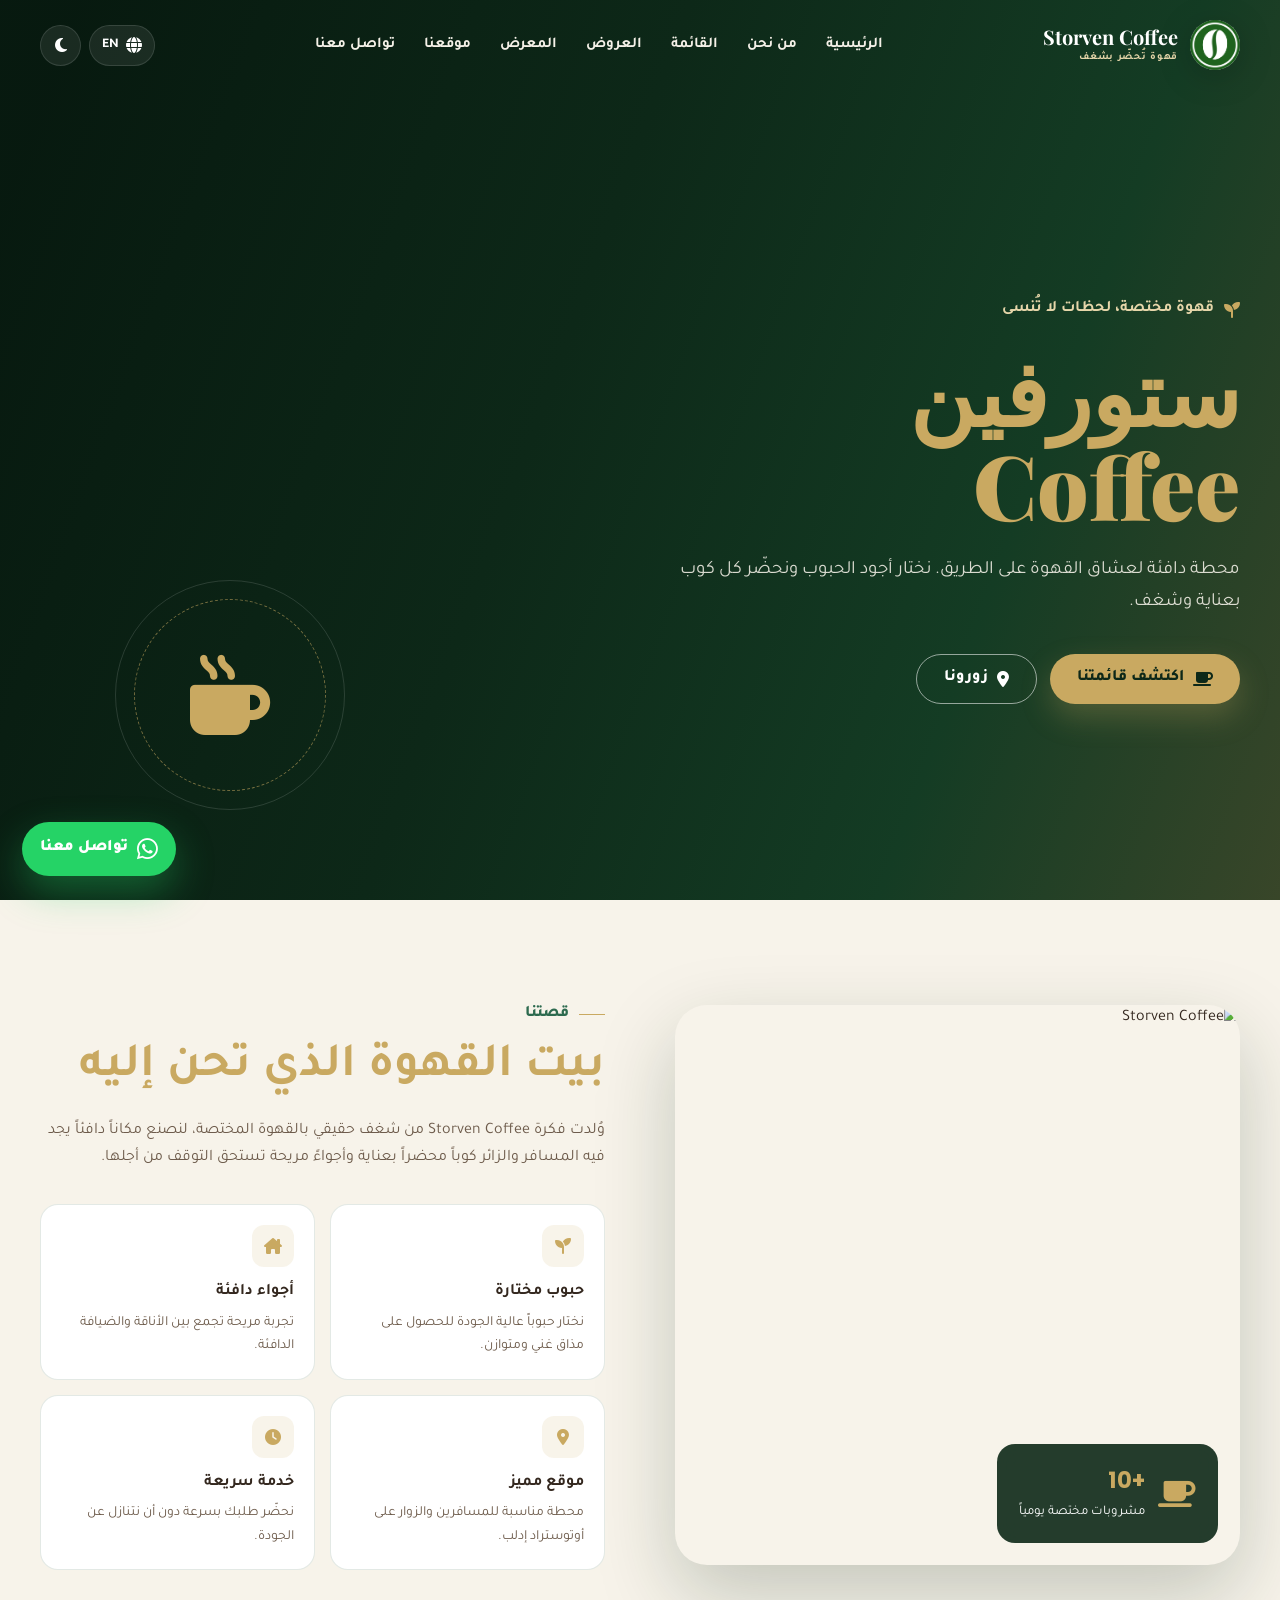
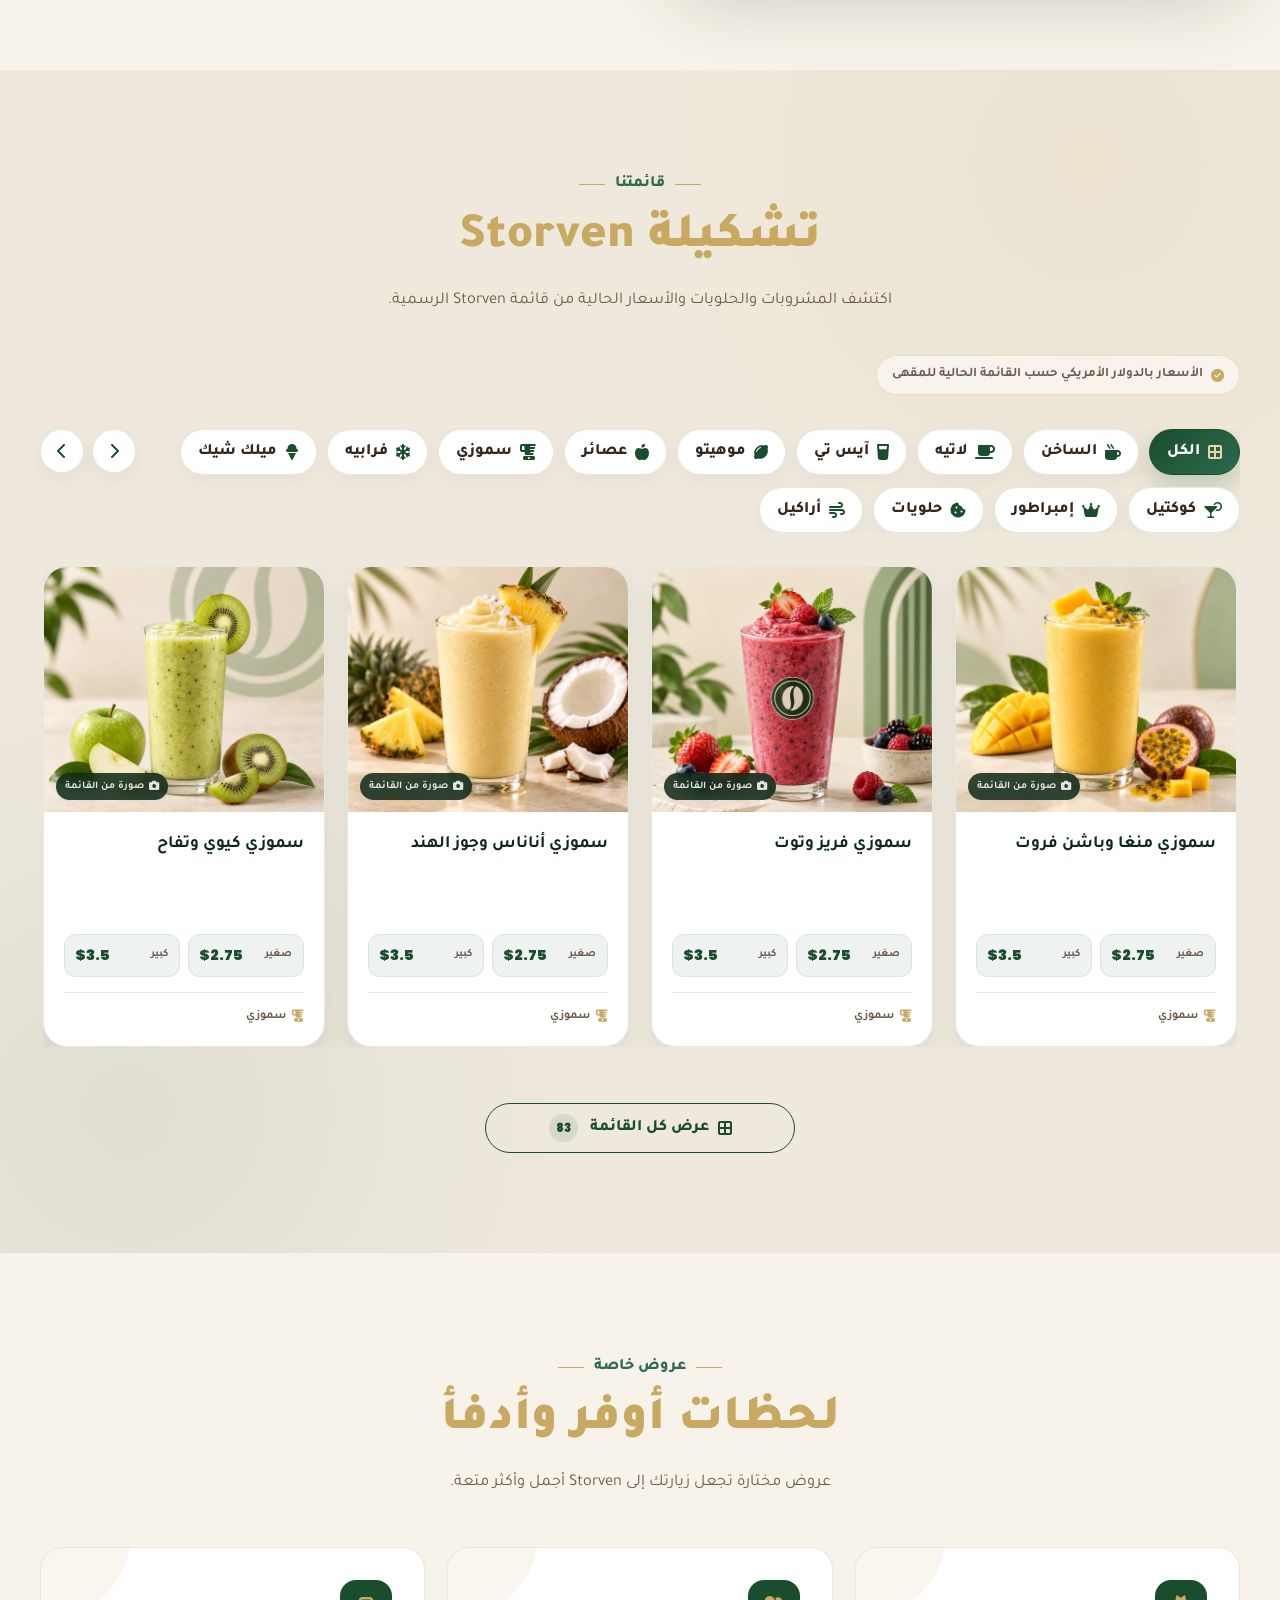
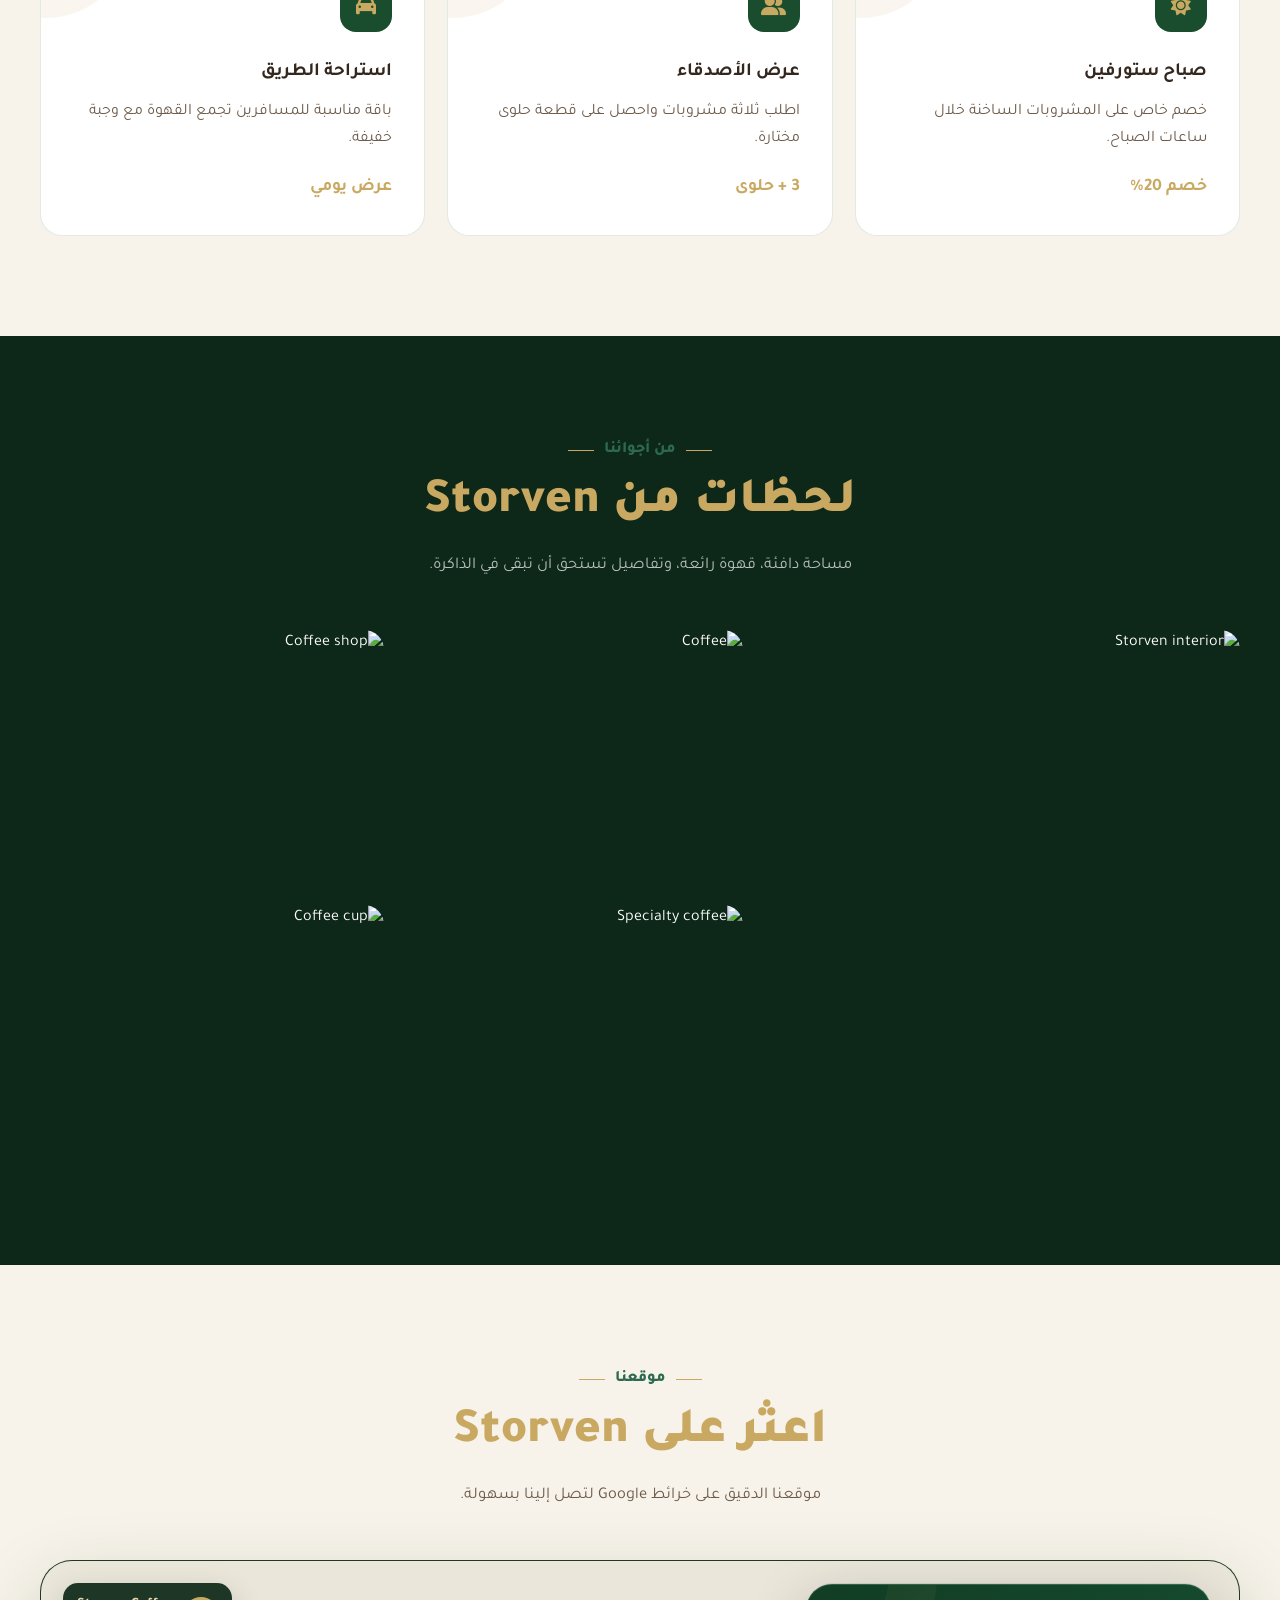
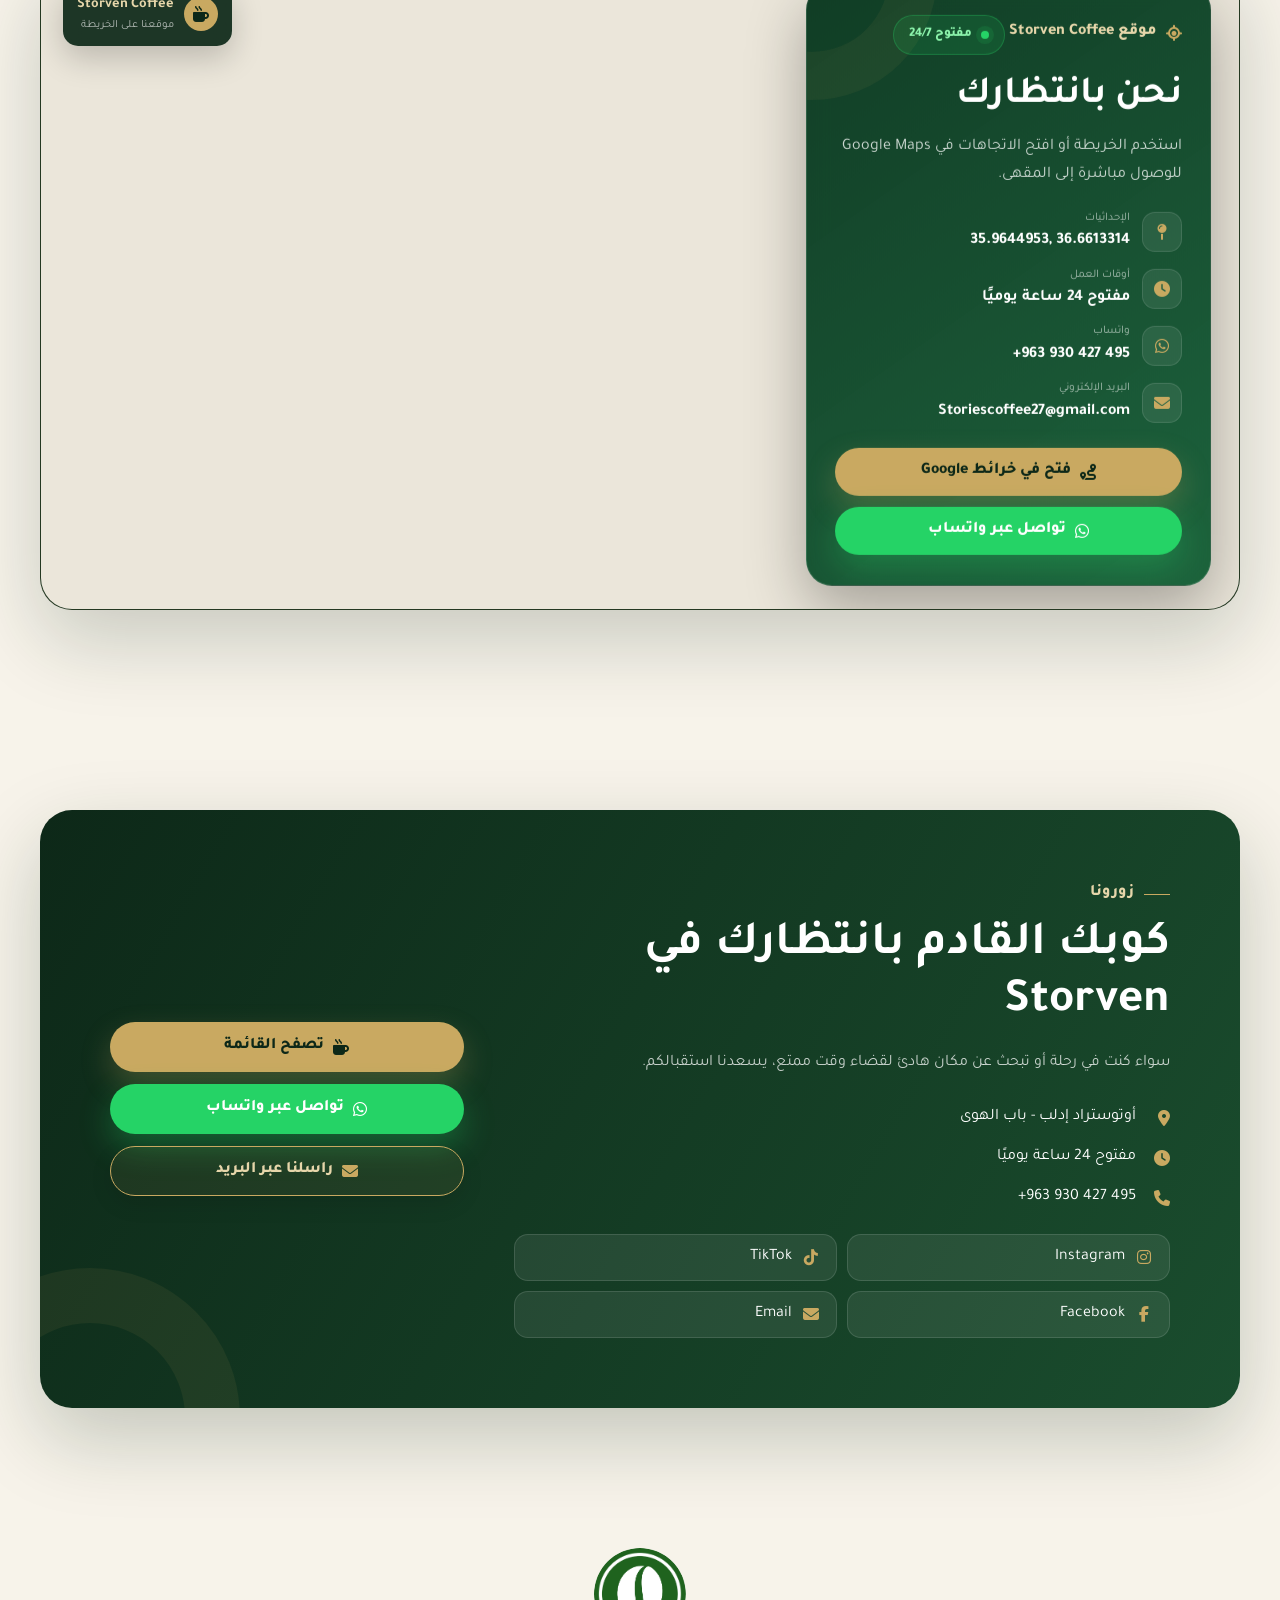
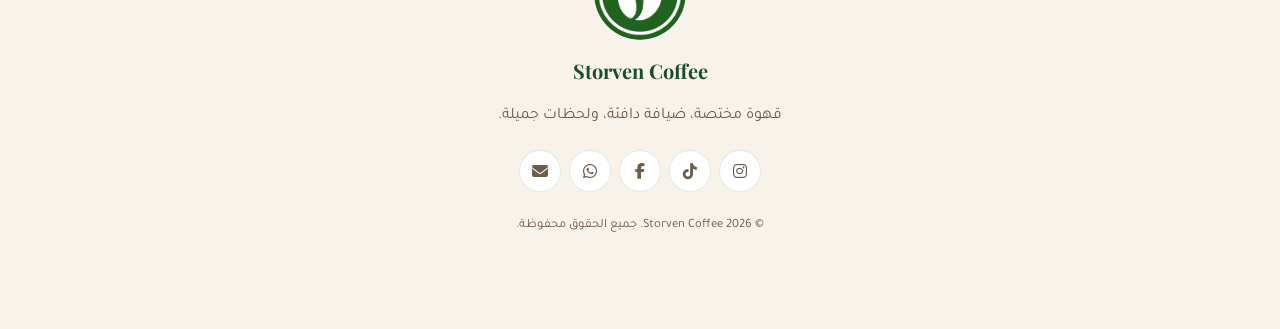
==== commit 9ea011d5: "v13" ====
--- a/index.html
+++ b/index.html
@@ -1318,7 +1318,7 @@
         }
 
         .product-visual-fallback small {
-            color: rgba(255,255,255,.62);
+            color: rgba(255, 255, 255, .62);
             font-size: .72rem;
         }
 
@@ -1347,7 +1347,7 @@
             padding: 5px 9px;
             border-radius: 999px;
             background: rgba(13, 40, 24, .85);
-            color: rgba(255,255,255,.86);
+            color: rgba(255, 255, 255, .86);
             backdrop-filter: blur(8px);
             font-size: .65rem;
             font-weight: 700;
@@ -1378,7 +1378,7 @@
             color: var(--cream);
         }
 
-        .menu-body > p {
+        .menu-body>p {
             color: var(--text-soft);
             font-size: .82rem;
             line-height: 1.6;
@@ -1407,8 +1407,8 @@
         }
 
         html[data-theme="dark"] .price-chip {
-            background: rgba(255,255,255,.055);
-            border-color: rgba(255,255,255,.08);
+            background: rgba(255, 255, 255, .055);
+            border-color: rgba(255, 255, 255, .08);
         }
 
         .price-chip small {
@@ -1470,7 +1470,7 @@
             padding-inline: 7px;
             margin-inline-start: 3px;
             border-radius: 999px;
-            background: rgba(26,77,46,.10);
+            background: rgba(26, 77, 46, .10);
             color: var(--green-main);
             font-family: "Poppins", sans-serif;
             font-size: .7rem;
@@ -1479,7 +1479,7 @@
 
         html[data-theme="dark"] .menu-count-badge {
             color: var(--gold);
-            background: rgba(201,169,97,.12);
+            background: rgba(201, 169, 97, .12);
         }
 
         /* pagination */
@@ -1536,9 +1536,9 @@
         }
 
         .modal-search:focus {
-            border-color: rgba(201,169,97,.8);
+            border-color: rgba(201, 169, 97, .8);
             background: var(--surface);
-            box-shadow: 0 0 0 4px rgba(201,169,97,.10);
+            box-shadow: 0 0 0 4px rgba(201, 169, 97, .10);
         }
 
         .modal-empty {
@@ -2888,72 +2888,70 @@
         }
 
 
-/* ==========================================
+        /* ==========================================
    PREMIUM LOCATION CARD - DESKTOP
 ========================================== */
 
-.location-card {
-
-    position: relative;
-
-    min-height: 650px;
-
-    border-radius: 32px;
-
-    overflow: hidden;
-
-    background: var(--green-dark);
-
-    box-shadow:
-        0 30px 80px rgba(13, 40, 24, .20);
-
-    border:
-        1px solid rgba(201, 169, 97, .12);
-}
-
-
-.location-info {
-
-    position: absolute;
-
-    z-index: 5;
-
-    top: 50%;
-    right: 28px;
-    left: auto;
-
-    transform: translateY(-50%);
-
-    width: 405px;
-
-    max-width: calc(100% - 56px);
-
-    /* مهم جداً */
-    max-height: none;
-    overflow: hidden;
-
-    padding: 30px 28px;
-
-    border-radius: 26px;
-
-    color: #ffffff;
-
-    background:
-        linear-gradient(
-            145deg,
-            rgba(9, 55, 31, .97),
-            rgba(18, 92, 52, .95)
-        );
-
-    backdrop-filter: blur(14px);
-    -webkit-backdrop-filter: blur(14px);
-
-    box-shadow:
-        0 24px 60px rgba(0, 0, 0, .30);
-
-    border:
-        1px solid rgba(255, 255, 255, .10);
-}
+        .location-card {
+
+            position: relative;
+
+            min-height: 650px;
+
+            border-radius: 32px;
+
+            overflow: hidden;
+
+            background: var(--green-dark);
+
+            box-shadow:
+                0 30px 80px rgba(13, 40, 24, .20);
+
+            border:
+                1px solid rgba(201, 169, 97, .12);
+        }
+
+
+        .location-info {
+
+            position: absolute;
+
+            z-index: 5;
+
+            top: 50%;
+            right: 28px;
+            left: auto;
+
+            transform: translateY(-50%);
+
+            width: 405px;
+
+            max-width: calc(100% - 56px);
+
+            /* مهم جداً */
+            max-height: none;
+            overflow: hidden;
+
+            padding: 30px 28px;
+
+            border-radius: 26px;
+
+            color: #ffffff;
+
+            background:
+                linear-gradient(145deg,
+                    rgba(9, 55, 31, .97),
+                    rgba(18, 92, 52, .95));
+
+            backdrop-filter: blur(14px);
+            -webkit-backdrop-filter: blur(14px);
+
+            box-shadow:
+                0 24px 60px rgba(0, 0, 0, .30);
+
+            border:
+                1px solid rgba(255, 255, 255, .10);
+        }
 
         .location-info::before {
 
@@ -3002,46 +3000,46 @@
 
         .location-info h3 {
 
-           
-    position: relative;
-
-    z-index: 2;
-
-    color: #ffffff;
-
-    font-size: clamp(1.8rem, 3vw, 2.55rem);
-
-    line-height: 1.25;
-
-    margin-bottom: 12px;
+
+            position: relative;
+
+            z-index: 2;
+
+            color: #ffffff;
+
+            font-size: clamp(1.8rem, 3vw, 2.55rem);
+
+            line-height: 1.25;
+
+            margin-bottom: 12px;
         }
 
         .location-info>p {
 
-               position: relative;
-
-    z-index: 2;
-
-    color: rgba(255,255,255,.78);
-
-    margin-bottom: 20px;
-
-    line-height: 1.75;
+            position: relative;
+
+            z-index: 2;
+
+            color: rgba(255, 255, 255, .78);
+
+            margin-bottom: 20px;
+
+            line-height: 1.75;
         }
 
         .location-details {
 
-             position: relative;
-
-    z-index: 2;
-
-    display: flex;
-
-    flex-direction: column;
-
-    gap: 10px;
-
-    margin-bottom: 22px;
+            position: relative;
+
+            z-index: 2;
+
+            display: flex;
+
+            flex-direction: column;
+
+            gap: 10px;
+
+            margin-bottom: 22px;
         }
 
         .location-detail {
@@ -3055,11 +3053,11 @@
 
         .location-detail-icon {
 
-            
-    width: 40px;
-    height: 40px;
-
-    flex: 0 0 40px;
+
+            width: 40px;
+            height: 40px;
+
+            flex: 0 0 40px;
 
             border-radius: 13px;
 
@@ -3076,24 +3074,24 @@
 
         .location-actions {
 
-    position: relative;
-
-    z-index: 2;
-
-    display: grid;
-
-    grid-template-columns: 1fr;
-
-    gap: 10px;
-}
-
-
-.location-actions .btn {
-
-    width: 100%;
-
-    min-height: 48px;
-}
+            position: relative;
+
+            z-index: 2;
+
+            display: grid;
+
+            grid-template-columns: 1fr;
+
+            gap: 10px;
+        }
+
+
+        .location-actions .btn {
+
+            width: 100%;
+
+            min-height: 48px;
+        }
 
         .location-detail-text {
 
@@ -3134,21 +3132,21 @@
             gap: 11px;
         }
 
-      .map-wrap {
-
-    position: absolute;
-
-    z-index: 1;
-
-    inset: 0;
-
-    width: 100%;
-    height: 100%;
-
-    min-height: 570px;
-
-    background: #ebe6da;
-}
+        .map-wrap {
+
+            position: absolute;
+
+            z-index: 1;
+
+            inset: 0;
+
+            width: 100%;
+            height: 100%;
+
+            min-height: 570px;
+
+            background: #ebe6da;
+        }
 
         .map-wrap iframe {
             position: absolute;
@@ -3165,39 +3163,40 @@
             display: block;
         }
 
-.map-badge {
-
-    position: absolute;
-
-    top: 22px;
-
-    left: 22px;
-    right: auto;
-
-    z-index: 3;
-
-    display: flex;
-
-    align-items: center;
-
-    gap: 10px;
-
-    padding: 10px 14px;
-
-    border-radius: 15px;
-
-    background: rgba(13, 40, 24, .93);
-
-    backdrop-filter: blur(12px);
-
-    color: white;
-
-    box-shadow:
-        0 12px 32px rgba(0, 0, 0, .20);
-
-    pointer-events: none;
-} 
-       .map-badge i {
+        .map-badge {
+
+            position: absolute;
+
+            top: 22px;
+
+            left: 22px;
+            right: auto;
+
+            z-index: 3;
+
+            display: flex;
+
+            align-items: center;
+
+            gap: 10px;
+
+            padding: 10px 14px;
+
+            border-radius: 15px;
+
+            background: rgba(13, 40, 24, .93);
+
+            backdrop-filter: blur(12px);
+
+            color: white;
+
+            box-shadow:
+                0 12px 32px rgba(0, 0, 0, .20);
+
+            pointer-events: none;
+        }
+
+        .map-badge i {
 
             width: 34px;
             height: 34px;
@@ -4212,308 +4211,307 @@
    Desktop design stays unchanged
    ============================================================== */
 
-@media (max-width: 768px) {
-
-    /* الحاوية الرئيسية */
-
-    .location-card {
-
-        display: flex;
-
-        flex-direction: column;
-
-        min-height: auto;
-
-        overflow: hidden;
-
-        background: var(--surface);
-
-        border-radius: 26px;
-
-        border: 1px solid var(--border);
-
-        box-shadow:
-            0 18px 45px rgba(13, 40, 24, .16);
-    }
-
-
-    /* إلغاء Overlay الخاص بالديسكتوب */
-
-    .location-card::after {
-
-        display: none;
-    }
-
-
-    /* =========================================
+        @media (max-width: 768px) {
+
+            /* الحاوية الرئيسية */
+
+            .location-card {
+
+                display: flex;
+
+                flex-direction: column;
+
+                min-height: auto;
+
+                overflow: hidden;
+
+                background: var(--surface);
+
+                border-radius: 26px;
+
+                border: 1px solid var(--border);
+
+                box-shadow:
+                    0 18px 45px rgba(13, 40, 24, .16);
+            }
+
+
+            /* إلغاء Overlay الخاص بالديسكتوب */
+
+            .location-card::after {
+
+                display: none;
+            }
+
+
+            /* =========================================
        معلومات المقهى
        ========================================= */
 
-    .location-info {
-
-        position: relative;
-
-        z-index: 2;
-
-        top: auto;
-
-        right: auto;
-        left: auto;
-
-        transform: none;
-
-        order: 1;
-
-        width: 100%;
-        max-width: none;
-
-        max-height: none;
-
-        margin: 0;
-
-        padding: 30px 22px;
-
-        border-radius: 0;
-
-        overflow: hidden;
-
-        box-shadow: none;
-    }
-
-
-    .location-info h3 {
-
-        color: #ffffff;
-
-        font-size: 2rem;
-    }
-
-
-    /* =========================================
+            .location-info {
+
+                position: relative;
+
+                z-index: 2;
+
+                top: auto;
+
+                right: auto;
+                left: auto;
+
+                transform: none;
+
+                order: 1;
+
+                width: 100%;
+                max-width: none;
+
+                max-height: none;
+
+                margin: 0;
+
+                padding: 30px 22px;
+
+                border-radius: 0;
+
+                overflow: hidden;
+
+                box-shadow: none;
+            }
+
+
+            .location-info h3 {
+
+                color: #ffffff;
+
+                font-size: 2rem;
+            }
+
+
+            /* =========================================
        الخريطة أسفل المعلومات
        ========================================= */
 
-    .map-wrap {
-
-        position: relative;
-
-        z-index: 1;
-
-        inset: auto;
-
-        order: 2;
-
-        width: 100%;
-
-        height: 380px;
-
-        min-height: 380px;
-
-        border-radius: 0;
-
-        overflow: hidden;
-
-        box-shadow: none;
-    }
-
-
-    .map-wrap iframe {
-
-        position: absolute;
-
-        inset: 0;
-
-        width: 100%;
-        height: 100%;
-
-        min-height: 0;
-
-        border: 0;
-    }
-
-
-    /* البطاقة الصغيرة فوق الخريطة */
-
-    .map-badge {
-
-        top: 14px;
-
-        left: 14px;
-        right: auto;
-
-        max-width:
-            calc(100% - 28px);
-    }
-
-
-    /* =========================================
+            .map-wrap {
+
+                position: relative;
+
+                z-index: 1;
+
+                inset: auto;
+
+                order: 2;
+
+                width: 100%;
+
+                height: 380px;
+
+                min-height: 380px;
+
+                border-radius: 0;
+
+                overflow: hidden;
+
+                box-shadow: none;
+            }
+
+
+            .map-wrap iframe {
+
+                position: absolute;
+
+                inset: 0;
+
+                width: 100%;
+                height: 100%;
+
+                min-height: 0;
+
+                border: 0;
+            }
+
+
+            /* البطاقة الصغيرة فوق الخريطة */
+
+            .map-badge {
+
+                top: 14px;
+
+                left: 14px;
+                right: auto;
+
+                max-width:
+                    calc(100% - 28px);
+            }
+
+
+            /* =========================================
        أزرار الموقع
        ========================================= */
 
-    .location-actions {
-
-        display: grid;
-
-        grid-template-columns: 1fr;
-
-        gap: 10px;
-    }
-
-
-    .location-actions .btn {
-
-        width: 100%;
-
-        min-height: 50px;
-    }
-
-
-    /* =========================================
+            .location-actions {
+
+                display: grid;
+
+                grid-template-columns: 1fr;
+
+                gap: 10px;
+            }
+
+
+            .location-actions .btn {
+
+                width: 100%;
+
+                min-height: 50px;
+            }
+
+
+            /* =========================================
        تفاصيل الموقع
        ========================================= */
 
-    .location-details {
-
-        gap: 11px;
-
-        margin-bottom: 22px;
-    }
-
-
-    .location-detail {
-
-        width: 100%;
-    }
-
-
-    .location-detail-text strong,
-    .location-detail-text a {
-
-        word-break: break-word;
-    }
-
-}
-
-
-
-/* الهواتف الصغيرة */
-
-@media (max-width: 520px) {
-
-    .location-card {
-
-        border-radius: 23px;
-    }
-
-
-    .location-info {
-
-        padding:
-            27px 18px;
-    }
-
-
-    .location-info h3 {
-
-        font-size: 1.8rem;
-    }
-
-
-    .map-wrap {
-
-        height: 340px;
-
-        min-height: 340px;
-    }
-
-
-    .map-badge {
-
-        top: 12px;
-
-        left: 12px;
-    }
-
-}
-
-/* ==============================================================
+            .location-details {
+
+                gap: 11px;
+
+                margin-bottom: 22px;
+            }
+
+
+            .location-detail {
+
+                width: 100%;
+            }
+
+
+            .location-detail-text strong,
+            .location-detail-text a {
+
+                word-break: break-word;
+            }
+
+        }
+
+
+
+        /* الهواتف الصغيرة */
+
+        @media (max-width: 520px) {
+
+            .location-card {
+
+                border-radius: 23px;
+            }
+
+
+            .location-info {
+
+                padding:
+                    27px 18px;
+            }
+
+
+            .location-info h3 {
+
+                font-size: 1.8rem;
+            }
+
+
+            .map-wrap {
+
+                height: 340px;
+
+                min-height: 340px;
+            }
+
+
+            .map-badge {
+
+                top: 12px;
+
+                left: 12px;
+            }
+
+        }
+
+        /* ==============================================================
    MENU CATEGORIES - SHOW ALL IN TWO ROWS
    ============================================================== */
 
-.category-slider-wrap {
-    width: 100%;
-    min-width: 0;
-    overflow: visible;
-}
-
-.categorySwiper {
-    width: 100%;
-    overflow: visible !important;
-}
-
-#categoryWrapper {
-    display: flex !important;
-
-    flex-wrap: wrap !important;
-
-    justify-content: flex-start;
-    align-items: center;
-
-    gap: 12px 10px;
-
-    width: 100% !important;
-    height: auto !important;
-
-    transform: none !important;
-}
-
-#categoryWrapper .swiper-slide {
-    width: auto !important;
-    height: auto !important;
-
-    flex: 0 0 auto !important;
-
-    margin: 0 !important;
-}
-
-.category-btn {
-    min-width: auto;
-    white-space: nowrap;
-
-    padding: 0 17px;
-}
-
-
-/* ترتيب شريط التصنيفات مع أسهم المنتجات */
-
-.menu-toolbar {
-    align-items: flex-start;
-}
-
-.menu-toolbar .category-slider-wrap {
-    flex: 1;
-}
-
-
-/* Mobile */
-
-@media (max-width: 768px) {
-
-    #categoryWrapper {
-        justify-content: center;
-
-        gap: 9px 7px;
-    }
-
-    .category-btn {
-        min-height: 42px;
-
-        padding: 0 13px;
-
-        font-size: .82rem;
-    }
-}
-   
+        .category-slider-wrap {
+            width: 100%;
+            min-width: 0;
+            overflow: visible;
+        }
+
+        .categorySwiper {
+            width: 100%;
+            overflow: visible !important;
+        }
+
+        #categoryWrapper {
+            display: flex !important;
+
+            flex-wrap: wrap !important;
+
+            justify-content: flex-start;
+            align-items: center;
+
+            gap: 12px 10px;
+
+            width: 100% !important;
+            height: auto !important;
+
+            transform: none !important;
+        }
+
+        #categoryWrapper .swiper-slide {
+            width: auto !important;
+            height: auto !important;
+
+            flex: 0 0 auto !important;
+
+            margin: 0 !important;
+        }
+
+        .category-btn {
+            min-width: auto;
+            white-space: nowrap;
+
+            padding: 0 17px;
+        }
+
+
+        /* ترتيب شريط التصنيفات مع أسهم المنتجات */
+
+        .menu-toolbar {
+            align-items: flex-start;
+        }
+
+        .menu-toolbar .category-slider-wrap {
+            flex: 1;
+        }
+
+
+        /* Mobile */
+
+        @media (max-width: 768px) {
+
+            #categoryWrapper {
+                justify-content: center;
+
+                gap: 9px 7px;
+            }
+
+            .category-btn {
+                min-height: 42px;
+
+                padding: 0 13px;
+
+                font-size: .82rem;
+            }
+        }
     </style>
 </head>
 
@@ -5807,13 +5805,8 @@
 
                 <i class="fa-solid fa-magnifying-glass"></i>
 
-                <input
-                    type="search"
-                    class="modal-search"
-                    id="menuSearch"
-                    autocomplete="off"
-                    placeholder="ابحث عن مشروب أو صنف..."
-                    aria-label="Search menu">
+                <input type="search" class="modal-search" id="menuSearch" autocomplete="off"
+                    placeholder="ابحث عن مشروب أو صنف..." aria-label="Search menu">
 
             </div>
 
@@ -6236,78 +6229,84 @@
 
         const categories = [
             {
-                        "id": "all",
-                        "icon": "fa-border-all",
-                        "ar": "الكل",
-                        "en": "All"
+                "id": "all",
+                "icon": "fa-border-all",
+                "ar": "الكل",
+                "en": "All"
             },
             {
-                        "id": "hot",
-                        "icon": "fa-mug-hot",
-                        "ar": "الساخن",
-                        "en": "Hot"
+                "id": "hot",
+                "icon": "fa-mug-hot",
+                "ar": "الساخن",
+                "en": "Hot"
             },
             {
-                        "id": "latte",
-                        "icon": "fa-mug-saucer",
-                        "ar": "لاتيه",
-                        "en": "Latte"
+                "id": "latte",
+                "icon": "fa-mug-saucer",
+                "ar": "لاتيه",
+                "en": "Latte"
             },
             {
-                        "id": "ice-tea",
-                        "icon": "fa-glass-water",
-                        "ar": "آيس تي",
-                        "en": "Ice Tea"
+                "id": "ice-tea",
+                "icon": "fa-glass-water",
+                "ar": "آيس تي",
+                "en": "Ice Tea"
             },
             {
-                        "id": "mojito",
-                        "icon": "fa-lemon",
-                        "ar": "موهيتو",
-                        "en": "Mojito"
+                "id": "mojito",
+                "icon": "fa-lemon",
+                "ar": "موهيتو",
+                "en": "Mojito"
             },
             {
-                        "id": "juice",
-                        "icon": "fa-apple-whole",
-                        "ar": "عصائر",
-                        "en": "Juices"
+                "id": "juice",
+                "icon": "fa-apple-whole",
+                "ar": "عصائر",
+                "en": "Juices"
             },
             {
-                        "id": "smoothie",
-                        "icon": "fa-blender",
-                        "ar": "سموزي",
-                        "en": "Smoothies"
+                "id": "smoothie",
+                "icon": "fa-blender",
+                "ar": "سموزي",
+                "en": "Smoothies"
             },
             {
-                        "id": "frappe",
-                        "icon": "fa-snowflake",
-                        "ar": "فرابيه",
-                        "en": "Frappe"
+                "id": "frappe",
+                "icon": "fa-snowflake",
+                "ar": "فرابيه",
+                "en": "Frappe"
             },
             {
-                        "id": "milkshake",
-                        "icon": "fa-ice-cream",
-                        "ar": "ميلك شيك",
-                        "en": "Milkshake"
+                "id": "milkshake",
+                "icon": "fa-ice-cream",
+                "ar": "ميلك شيك",
+                "en": "Milkshake"
             },
             {
-                        "id": "cocktail",
-                        "icon": "fa-martini-glass-citrus",
-                        "ar": "كوكتيل",
-                        "en": "Cocktails"
+                "id": "cocktail",
+                "icon": "fa-martini-glass-citrus",
+                "ar": "كوكتيل",
+                "en": "Cocktails"
             },
             {
-                        "id": "dessert",
-                        "icon": "fa-cookie-bite",
-                        "ar": "حلويات",
-                        "en": "Desserts"
+                "id": "emperor",
+                "icon": "fa-crown",
+                "ar": "إمبراطور",
+                "en": "Emperor"
             },
             {
-                        "id": "arakil",
-                        "icon": "fa-wind",
-                        "ar": "أراكيل",
-                        "en": "Arakil"
-            }
-];
+                "id": "dessert",
+                "icon": "fa-cookie-bite",
+                "ar": "حلويات",
+                "en": "Desserts"
+            },
+            {
+                "id": "arakil",
+                "icon": "fa-wind",
+                "ar": "أراكيل",
+                "en": "Arakil"
+            }
+        ];
 
 
         /* =============================================================
@@ -6317,2282 +6316,2282 @@
 
         const menuItems = [
             {
-                        "id": 1,
-                        "category": "smoothie",
-                        "name": {
-                                    "ar": "سموزي منغا وباشن فروت",
-                                    "en": "Mango & Passion Fruit Smoothie"
-                        },
-                        "description": {
-                                    "ar": "",
-                                    "en": ""
-                        },
-                        "prices": [
-                                    {
-                                                "label": {
-                                                            "ar": "صغير",
-                                                            "en": "Small"
-                                                },
-                                                "value": 2.75
-                                    },
-                                    {
-                                                "label": {
-                                                            "ar": "كبير",
-                                                            "en": "Large"
-                                                },
-                                                "value": 3.5
-                                    }
-                        ],
-                        "image": "assets/images/products/smoothie-mango-passion.jpg",
-                        "icon": "fa-blender",
-                        "badge": null
+                "id": 1,
+                "category": "smoothie",
+                "name": {
+                    "ar": "سموزي منغا وباشن فروت",
+                    "en": "Mango & Passion Fruit Smoothie"
+                },
+                "description": {
+                    "ar": "",
+                    "en": ""
+                },
+                "prices": [
+                    {
+                        "label": {
+                            "ar": "صغير",
+                            "en": "Small"
+                        },
+                        "value": 2.75
+                    },
+                    {
+                        "label": {
+                            "ar": "كبير",
+                            "en": "Large"
+                        },
+                        "value": 3.5
+                    }
+                ],
+                "image": "assets/images/products/smoothie-mango-passion.jpg",
+                "icon": "fa-blender",
+                "badge": null
             },
             {
-                        "id": 2,
-                        "category": "smoothie",
-                        "name": {
-                                    "ar": "سموزي فريز وتوت",
-                                    "en": "Strawberry & Berry Smoothie"
-                        },
-                        "description": {
-                                    "ar": "",
-                                    "en": ""
-                        },
-                        "prices": [
-                                    {
-                                                "label": {
-                                                            "ar": "صغير",
-                                                            "en": "Small"
-                                                },
-                                                "value": 2.75
-                                    },
-                                    {
-                                                "label": {
-                                                            "ar": "كبير",
-                                                            "en": "Large"
-                                                },
-                                                "value": 3.5
-                                    }
-                        ],
-                        "image": "assets/images/products/smoothie-berry.jpg",
-                        "icon": "fa-blender",
-                        "badge": null
+                "id": 2,
+                "category": "smoothie",
+                "name": {
+                    "ar": "سموزي فريز وتوت",
+                    "en": "Strawberry & Berry Smoothie"
+                },
+                "description": {
+                    "ar": "",
+                    "en": ""
+                },
+                "prices": [
+                    {
+                        "label": {
+                            "ar": "صغير",
+                            "en": "Small"
+                        },
+                        "value": 2.75
+                    },
+                    {
+                        "label": {
+                            "ar": "كبير",
+                            "en": "Large"
+                        },
+                        "value": 3.5
+                    }
+                ],
+                "image": "assets/images/products/smoothie-berry.jpg",
+                "icon": "fa-blender",
+                "badge": null
             },
             {
-                        "id": 3,
-                        "category": "smoothie",
-                        "name": {
-                                    "ar": "سموزي أناناس وجوز الهند",
-                                    "en": "Pineapple & Coconut Smoothie"
-                        },
-                        "description": {
-                                    "ar": "",
-                                    "en": ""
-                        },
-                        "prices": [
-                                    {
-                                                "label": {
-                                                            "ar": "صغير",
-                                                            "en": "Small"
-                                                },
-                                                "value": 2.75
-                                    },
-                                    {
-                                                "label": {
-                                                            "ar": "كبير",
-                                                            "en": "Large"
-                                                },
-                                                "value": 3.5
-                                    }
-                        ],
-                        "image": "assets/images/products/smoothie-pineapple-coconut.jpg",
-                        "icon": "fa-blender",
-                        "badge": null
+                "id": 3,
+                "category": "smoothie",
+                "name": {
+                    "ar": "سموزي أناناس وجوز الهند",
+                    "en": "Pineapple & Coconut Smoothie"
+                },
+                "description": {
+                    "ar": "",
+                    "en": ""
+                },
+                "prices": [
+                    {
+                        "label": {
+                            "ar": "صغير",
+                            "en": "Small"
+                        },
+                        "value": 2.75
+                    },
+                    {
+                        "label": {
+                            "ar": "كبير",
+                            "en": "Large"
+                        },
+                        "value": 3.5
+                    }
+                ],
+                "image": "assets/images/products/smoothie-pineapple-coconut.jpg",
+                "icon": "fa-blender",
+                "badge": null
             },
             {
-                        "id": 4,
-                        "category": "smoothie",
-                        "name": {
-                                    "ar": "سموزي كيوي وتفاح",
-                                    "en": "Kiwi & Apple Smoothie"
-                        },
-                        "description": {
-                                    "ar": "",
-                                    "en": ""
-                        },
-                        "prices": [
-                                    {
-                                                "label": {
-                                                            "ar": "صغير",
-                                                            "en": "Small"
-                                                },
-                                                "value": 2.75
-                                    },
-                                    {
-                                                "label": {
-                                                            "ar": "كبير",
-                                                            "en": "Large"
-                                                },
-                                                "value": 3.5
-                                    }
-                        ],
-                        "image": "assets/images/products/smoothie-kiwi-apple.jpg",
-                        "icon": "fa-blender",
-                        "badge": null
+                "id": 4,
+                "category": "smoothie",
+                "name": {
+                    "ar": "سموزي كيوي وتفاح",
+                    "en": "Kiwi & Apple Smoothie"
+                },
+                "description": {
+                    "ar": "",
+                    "en": ""
+                },
+                "prices": [
+                    {
+                        "label": {
+                            "ar": "صغير",
+                            "en": "Small"
+                        },
+                        "value": 2.75
+                    },
+                    {
+                        "label": {
+                            "ar": "كبير",
+                            "en": "Large"
+                        },
+                        "value": 3.5
+                    }
+                ],
+                "image": "assets/images/products/smoothie-kiwi-apple.jpg",
+                "icon": "fa-blender",
+                "badge": null
             },
             {
-                        "id": 5,
-                        "category": "smoothie",
-                        "name": {
-                                    "ar": "سموزي دراق وتوت",
-                                    "en": "Peach & Berry Smoothie"
-                        },
-                        "description": {
-                                    "ar": "",
-                                    "en": ""
-                        },
-                        "prices": [
-                                    {
-                                                "label": {
-                                                            "ar": "صغير",
-                                                            "en": "Small"
-                                                },
-                                                "value": 2.75
-                                    },
-                                    {
-                                                "label": {
-                                                            "ar": "كبير",
-                                                            "en": "Large"
-                                                },
-                                                "value": 3.5
-                                    }
-                        ],
-                        "image": "assets/images/products/smoothie-peach-berry.jpg",
-                        "icon": "fa-blender",
-                        "badge": null
+                "id": 5,
+                "category": "smoothie",
+                "name": {
+                    "ar": "سموزي دراق وتوت",
+                    "en": "Peach & Berry Smoothie"
+                },
+                "description": {
+                    "ar": "",
+                    "en": ""
+                },
+                "prices": [
+                    {
+                        "label": {
+                            "ar": "صغير",
+                            "en": "Small"
+                        },
+                        "value": 2.75
+                    },
+                    {
+                        "label": {
+                            "ar": "كبير",
+                            "en": "Large"
+                        },
+                        "value": 3.5
+                    }
+                ],
+                "image": "assets/images/products/smoothie-peach-berry.jpg",
+                "icon": "fa-blender",
+                "badge": null
             },
             {
-                        "id": 6,
-                        "category": "frappe",
-                        "name": {
-                                    "ar": "ماتشا فرايبه",
-                                    "en": "Matcha Frappe"
-                        },
-                        "description": {
-                                    "ar": "",
-                                    "en": ""
-                        },
-                        "prices": [
-                                    {
-                                                "label": {
-                                                            "ar": "صغير",
-                                                            "en": "Small"
-                                                },
-                                                "value": 3.5
-                                    },
-                                    {
-                                                "label": {
-                                                            "ar": "كبير",
-                                                            "en": "Large"
-                                                },
-                                                "value": 4.99
-                                    }
-                        ],
-                        "image": "assets/images/products/matcha-frappe.jpg",
-                        "icon": "fa-snowflake",
-                        "badge": {
-                                    "ar": "مميز",
-                                    "en": "Special"
-                        }
+                "id": 6,
+                "category": "frappe",
+                "name": {
+                    "ar": "ماتشا فرايبه",
+                    "en": "Matcha Frappe"
+                },
+                "description": {
+                    "ar": "",
+                    "en": ""
+                },
+                "prices": [
+                    {
+                        "label": {
+                            "ar": "صغير",
+                            "en": "Small"
+                        },
+                        "value": 3.5
+                    },
+                    {
+                        "label": {
+                            "ar": "كبير",
+                            "en": "Large"
+                        },
+                        "value": 4.99
+                    }
+                ],
+                "image": "assets/images/products/matcha-frappe.jpg",
+                "icon": "fa-snowflake",
+                "badge": {
+                    "ar": "مميز",
+                    "en": "Special"
+                }
             },
             {
-                        "id": 7,
-                        "category": "ice-tea",
-                        "name": {
-                                    "ar": "ايس تي أمريكانو",
-                                    "en": "Amrecano Ice Tea"
-                        },
-                        "description": {
-                                    "ar": "",
-                                    "en": ""
-                        },
-                        "prices": [
-                                    {
-                                                "label": {
-                                                            "ar": "صغير",
-                                                            "en": "Small"
-                                                },
-                                                "value": 1.99
-                                    },
-                                    {
-                                                "label": {
-                                                            "ar": "كبير",
-                                                            "en": "Large"
-                                                },
-                                                "value": 2.99
-                                    }
-                        ],
-                        "image": "assets/images/products/ice-tea-americano.jpg",
-                        "icon": "fa-glass-water",
-                        "badge": null
+                "id": 7,
+                "category": "ice-tea",
+                "name": {
+                    "ar": "ايس تي أمريكانو",
+                    "en": "Amrecano Ice Tea"
+                },
+                "description": {
+                    "ar": "",
+                    "en": ""
+                },
+                "prices": [
+                    {
+                        "label": {
+                            "ar": "صغير",
+                            "en": "Small"
+                        },
+                        "value": 1.99
+                    },
+                    {
+                        "label": {
+                            "ar": "كبير",
+                            "en": "Large"
+                        },
+                        "value": 2.99
+                    }
+                ],
+                "image": "assets/images/products/ice-tea-americano.jpg",
+                "icon": "fa-glass-water",
+                "badge": null
             },
             {
-                        "id": 8,
-                        "category": "ice-tea",
-                        "name": {
-                                    "ar": "ايس تي تفاح",
-                                    "en": "Apple Ice Tea"
-                        },
-                        "description": {
-                                    "ar": "",
-                                    "en": ""
-                        },
-                        "prices": [
-                                    {
-                                                "label": {
-                                                            "ar": "صغير",
-                                                            "en": "Small"
-                                                },
-                                                "value": 1.99
-                                    },
-                                    {
-                                                "label": {
-                                                            "ar": "كبير",
-                                                            "en": "Large"
-                                                },
-                                                "value": 2.99
-                                    }
-                        ],
-                        "image": "assets/images/products/ice-tea-apple.jpg",
-                        "icon": "fa-glass-water",
-                        "badge": null
+                "id": 8,
+                "category": "ice-tea",
+                "name": {
+                    "ar": "ايس تي تفاح",
+                    "en": "Apple Ice Tea"
+                },
+                "description": {
+                    "ar": "",
+                    "en": ""
+                },
+                "prices": [
+                    {
+                        "label": {
+                            "ar": "صغير",
+                            "en": "Small"
+                        },
+                        "value": 1.99
+                    },
+                    {
+                        "label": {
+                            "ar": "كبير",
+                            "en": "Large"
+                        },
+                        "value": 2.99
+                    }
+                ],
+                "image": "assets/images/products/ice-tea-apple.jpg",
+                "icon": "fa-glass-water",
+                "badge": null
             },
             {
-                        "id": 9,
-                        "category": "ice-tea",
-                        "name": {
-                                    "ar": "ايس تي مانغو",
-                                    "en": "Mango Ice Tea"
-                        },
-                        "description": {
-                                    "ar": "",
-                                    "en": ""
-                        },
-                        "prices": [
-                                    {
-                                                "label": {
-                                                            "ar": "صغير",
-                                                            "en": "Small"
-                                                },
-                                                "value": 1.99
-                                    },
-                                    {
-                                                "label": {
-                                                            "ar": "كبير",
-                                                            "en": "Large"
-                                                },
-                                                "value": 2.99
-                                    }
-                        ],
-                        "image": "assets/images/products/ice-tea-mango.jpg",
-                        "icon": "fa-glass-water",
-                        "badge": null
+                "id": 9,
+                "category": "ice-tea",
+                "name": {
+                    "ar": "ايس تي مانغو",
+                    "en": "Mango Ice Tea"
+                },
+                "description": {
+                    "ar": "",
+                    "en": ""
+                },
+                "prices": [
+                    {
+                        "label": {
+                            "ar": "صغير",
+                            "en": "Small"
+                        },
+                        "value": 1.99
+                    },
+                    {
+                        "label": {
+                            "ar": "كبير",
+                            "en": "Large"
+                        },
+                        "value": 2.99
+                    }
+                ],
+                "image": "assets/images/products/ice-tea-mango.jpg",
+                "icon": "fa-glass-water",
+                "badge": null
             },
             {
-                        "id": 10,
-                        "category": "ice-tea",
-                        "name": {
-                                    "ar": "ايس تي دراق",
-                                    "en": "Peach Ice Tea"
-                        },
-                        "description": {
-                                    "ar": "",
-                                    "en": ""
-                        },
-                        "prices": [
-                                    {
-                                                "label": {
-                                                            "ar": "صغير",
-                                                            "en": "Small"
-                                                },
-                                                "value": 1.99
-                                    },
-                                    {
-                                                "label": {
-                                                            "ar": "كبير",
-                                                            "en": "Large"
-                                                },
-                                                "value": 2.99
-                                    }
-                        ],
-                        "image": "assets/images/products/ice-tea-pineapple.jpg",
-                        "icon": "fa-glass-water",
-                        "badge": null
+                "id": 10,
+                "category": "ice-tea",
+                "name": {
+                    "ar": "ايس تي دراق",
+                    "en": "Peach Ice Tea"
+                },
+                "description": {
+                    "ar": "",
+                    "en": ""
+                },
+                "prices": [
+                    {
+                        "label": {
+                            "ar": "صغير",
+                            "en": "Small"
+                        },
+                        "value": 1.99
+                    },
+                    {
+                        "label": {
+                            "ar": "كبير",
+                            "en": "Large"
+                        },
+                        "value": 2.99
+                    }
+                ],
+                "image": "assets/images/products/ice-tea-pineapple.jpg",
+                "icon": "fa-glass-water",
+                "badge": null
             },
             {
-                        "id": 11,
-                        "category": "ice-tea",
-                        "name": {
-                                    "ar": "ايس تي فريز",
-                                    "en": "Strawberry Ice Tea"
-                        },
-                        "description": {
-                                    "ar": "",
-                                    "en": ""
-                        },
-                        "prices": [
-                                    {
-                                                "label": {
-                                                            "ar": "صغير",
-                                                            "en": "Small"
-                                                },
-                                                "value": 1.99
-                                    },
-                                    {
-                                                "label": {
-                                                            "ar": "كبير",
-                                                            "en": "Large"
-                                                },
-                                                "value": 2.99
-                                    }
-                        ],
-                        "image": "assets/images/products/ice-tea-strawberry.jpg",
-                        "icon": "fa-glass-water",
-                        "badge": null
+                "id": 11,
+                "category": "ice-tea",
+                "name": {
+                    "ar": "ايس تي فريز",
+                    "en": "Strawberry Ice Tea"
+                },
+                "description": {
+                    "ar": "",
+                    "en": ""
+                },
+                "prices": [
+                    {
+                        "label": {
+                            "ar": "صغير",
+                            "en": "Small"
+                        },
+                        "value": 1.99
+                    },
+                    {
+                        "label": {
+                            "ar": "كبير",
+                            "en": "Large"
+                        },
+                        "value": 2.99
+                    }
+                ],
+                "image": "assets/images/products/ice-tea-strawberry.jpg",
+                "icon": "fa-glass-water",
+                "badge": null
             },
             {
-                        "id": 12,
-                        "category": "mojito",
-                        "name": {
-                                    "ar": "بطيخ",
-                                    "en": "Watermelon Mojito"
-                        },
-                        "description": {
-                                    "ar": "",
-                                    "en": ""
-                        },
-                        "prices": [
-                                    {
-                                                "label": {
-                                                            "ar": "صغير",
-                                                            "en": "Small"
-                                                },
-                                                "value": 1.9
-                                    },
-                                    {
-                                                "label": {
-                                                            "ar": "كبير",
-                                                            "en": "Large"
-                                                },
-                                                "value": 2.3
-                                    }
-                        ],
-                        "image": "assets/images/products/mojito-watermelon.jpg",
-                        "icon": "fa-lemon",
-                        "badge": null
+                "id": 12,
+                "category": "mojito",
+                "name": {
+                    "ar": "بطيخ",
+                    "en": "Watermelon Mojito"
+                },
+                "description": {
+                    "ar": "",
+                    "en": ""
+                },
+                "prices": [
+                    {
+                        "label": {
+                            "ar": "صغير",
+                            "en": "Small"
+                        },
+                        "value": 1.9
+                    },
+                    {
+                        "label": {
+                            "ar": "كبير",
+                            "en": "Large"
+                        },
+                        "value": 2.3
+                    }
+                ],
+                "image": "assets/images/products/mojito-watermelon.jpg",
+                "icon": "fa-lemon",
+                "badge": null
             },
             {
-                        "id": 13,
-                        "category": "mojito",
-                        "name": {
-                                    "ar": "كيوي",
-                                    "en": "Kiwi Mojito"
-                        },
-                        "description": {
-                                    "ar": "",
-                                    "en": ""
-                        },
-                        "prices": [
-                                    {
-                                                "label": {
-                                                            "ar": "صغير",
-                                                            "en": "Small"
-                                                },
-                                                "value": 1.9
-                                    },
-                                    {
-                                                "label": {
-                                                            "ar": "كبير",
-                                                            "en": "Large"
-                                                },
-                                                "value": 2.3
-                                    }
-                        ],
-                        "image": "assets/images/products/mojito-kiwi.jpg",
-                        "icon": "fa-lemon",
-                        "badge": null
+                "id": 13,
+                "category": "mojito",
+                "name": {
+                    "ar": "كيوي",
+                    "en": "Kiwi Mojito"
+                },
+                "description": {
+                    "ar": "",
+                    "en": ""
+                },
+                "prices": [
+                    {
+                        "label": {
+                            "ar": "صغير",
+                            "en": "Small"
+                        },
+                        "value": 1.9
+                    },
+                    {
+                        "label": {
+                            "ar": "كبير",
+                            "en": "Large"
+                        },
+                        "value": 2.3
+                    }
+                ],
+                "image": "assets/images/products/mojito-kiwi.jpg",
+                "icon": "fa-lemon",
+                "badge": null
             },
             {
-                        "id": 14,
-                        "category": "mojito",
-                        "name": {
-                                    "ar": "أناناس",
-                                    "en": "Pineapple Mojito"
-                        },
-                        "description": {
-                                    "ar": "",
-                                    "en": ""
-                        },
-                        "prices": [
-                                    {
-                                                "label": {
-                                                            "ar": "صغير",
-                                                            "en": "Small"
-                                                },
-                                                "value": 1.9
-                                    },
-                                    {
-                                                "label": {
-                                                            "ar": "كبير",
-                                                            "en": "Large"
-                                                },
-                                                "value": 2.3
-                                    }
-                        ],
-                        "image": "assets/images/products/mojito.jpg",
-                        "icon": "fa-lemon",
-                        "badge": null
+                "id": 14,
+                "category": "mojito",
+                "name": {
+                    "ar": "أناناس",
+                    "en": "Pineapple Mojito"
+                },
+                "description": {
+                    "ar": "",
+                    "en": ""
+                },
+                "prices": [
+                    {
+                        "label": {
+                            "ar": "صغير",
+                            "en": "Small"
+                        },
+                        "value": 1.9
+                    },
+                    {
+                        "label": {
+                            "ar": "كبير",
+                            "en": "Large"
+                        },
+                        "value": 2.3
+                    }
+                ],
+                "image": "assets/images/products/mojito.jpg",
+                "icon": "fa-lemon",
+                "badge": null
             },
             {
-                        "id": 15,
-                        "category": "mojito",
-                        "name": {
-                                    "ar": "تفاح",
-                                    "en": "Apple Mojito"
-                        },
-                        "description": {
-                                    "ar": "",
-                                    "en": ""
-                        },
-                        "prices": [
-                                    {
-                                                "label": {
-                                                            "ar": "صغير",
-                                                            "en": "Small"
-                                                },
-                                                "value": 1.9
-                                    },
-                                    {
-                                                "label": {
-                                                            "ar": "كبير",
-                                                            "en": "Large"
-                                                },
-                                                "value": 2.3
-                                    }
-                        ],
-                        "image": "assets/images/products/mojito.jpg",
-                        "icon": "fa-lemon",
-                        "badge": null
+                "id": 15,
+                "category": "mojito",
+                "name": {
+                    "ar": "تفاح",
+                    "en": "Apple Mojito"
+                },
+                "description": {
+                    "ar": "",
+                    "en": ""
+                },
+                "prices": [
+                    {
+                        "label": {
+                            "ar": "صغير",
+                            "en": "Small"
+                        },
+                        "value": 1.9
+                    },
+                    {
+                        "label": {
+                            "ar": "كبير",
+                            "en": "Large"
+                        },
+                        "value": 2.3
+                    }
+                ],
+                "image": "assets/images/products/mojito.jpg",
+                "icon": "fa-lemon",
+                "badge": null
             },
             {
-                        "id": 16,
-                        "category": "mojito",
-                        "name": {
-                                    "ar": "بلاك بيري",
-                                    "en": "Blackberry Mojito"
-                        },
-                        "description": {
-                                    "ar": "",
-                                    "en": ""
-                        },
-                        "prices": [
-                                    {
-                                                "label": {
-                                                            "ar": "صغير",
-                                                            "en": "Small"
-                                                },
-                                                "value": 1.9
-                                    },
-                                    {
-                                                "label": {
-                                                            "ar": "كبير",
-                                                            "en": "Large"
-                                                },
-                                                "value": 2.3
-                                    }
-                        ],
-                        "image": "assets/images/products/mojito.jpg",
-                        "icon": "fa-lemon",
-                        "badge": null
+                "id": 16,
+                "category": "mojito",
+                "name": {
+                    "ar": "بلاك بيري",
+                    "en": "Blackberry Mojito"
+                },
+                "description": {
+                    "ar": "",
+                    "en": ""
+                },
+                "prices": [
+                    {
+                        "label": {
+                            "ar": "صغير",
+                            "en": "Small"
+                        },
+                        "value": 1.9
+                    },
+                    {
+                        "label": {
+                            "ar": "كبير",
+                            "en": "Large"
+                        },
+                        "value": 2.3
+                    }
+                ],
+                "image": "assets/images/products/mojito.jpg",
+                "icon": "fa-lemon",
+                "badge": null
             },
             {
-                        "id": 17,
-                        "category": "mojito",
-                        "name": {
-                                    "ar": "رمان",
-                                    "en": "Pomegranate Mojito"
-                        },
-                        "description": {
-                                    "ar": "",
-                                    "en": ""
-                        },
-                        "prices": [
-                                    {
-                                                "label": {
-                                                            "ar": "صغير",
-                                                            "en": "Small"
-                                                },
-                                                "value": 1.9
-                                    },
-                                    {
-                                                "label": {
-                                                            "ar": "كبير",
-                                                            "en": "Large"
-                                                },
-                                                "value": 2.3
-                                    }
-                        ],
-                        "image": "assets/images/products/mojito.jpg",
-                        "icon": "fa-lemon",
-                        "badge": null
+                "id": 17,
+                "category": "mojito",
+                "name": {
+                    "ar": "رمان",
+                    "en": "Pomegranate Mojito"
+                },
+                "description": {
+                    "ar": "",
+                    "en": ""
+                },
+                "prices": [
+                    {
+                        "label": {
+                            "ar": "صغير",
+                            "en": "Small"
+                        },
+                        "value": 1.9
+                    },
+                    {
+                        "label": {
+                            "ar": "كبير",
+                            "en": "Large"
+                        },
+                        "value": 2.3
+                    }
+                ],
+                "image": "assets/images/products/mojito.jpg",
+                "icon": "fa-lemon",
+                "badge": null
             },
             {
-                        "id": 18,
-                        "category": "mojito",
-                        "name": {
-                                    "ar": "توت",
-                                    "en": "Berry Mojito"
-                        },
-                        "description": {
-                                    "ar": "",
-                                    "en": ""
-                        },
-                        "prices": [
-                                    {
-                                                "label": {
-                                                            "ar": "صغير",
-                                                            "en": "Small"
-                                                },
-                                                "value": 1.9
-                                    },
-                                    {
-                                                "label": {
-                                                            "ar": "كبير",
-                                                            "en": "Large"
-                                                },
-                                                "value": 2.3
-                                    }
-                        ],
-                        "image": "assets/images/products/mojito.jpg",
-                        "icon": "fa-lemon",
-                        "badge": null
+                "id": 18,
+                "category": "mojito",
+                "name": {
+                    "ar": "توت",
+                    "en": "Berry Mojito"
+                },
+                "description": {
+                    "ar": "",
+                    "en": ""
+                },
+                "prices": [
+                    {
+                        "label": {
+                            "ar": "صغير",
+                            "en": "Small"
+                        },
+                        "value": 1.9
+                    },
+                    {
+                        "label": {
+                            "ar": "كبير",
+                            "en": "Large"
+                        },
+                        "value": 2.3
+                    }
+                ],
+                "image": "assets/images/products/mojito.jpg",
+                "icon": "fa-lemon",
+                "badge": null
             },
             {
-                        "id": 19,
-                        "category": "mojito",
-                        "name": {
-                                    "ar": "كرز",
-                                    "en": "Cherry Mojito"
-                        },
-                        "description": {
-                                    "ar": "",
-                                    "en": ""
-                        },
-                        "prices": [
-                                    {
-                                                "label": {
-                                                            "ar": "صغير",
-                                                            "en": "Small"
-                                                },
-                                                "value": 1.9
-                                    },
-                                    {
-                                                "label": {
-                                                            "ar": "كبير",
-                                                            "en": "Large"
-                                                },
-                                                "value": 2.3
-                                    }
-                        ],
-                        "image": "assets/images/products/mojito.jpg",
-                        "icon": "fa-lemon",
-                        "badge": null
+                "id": 19,
+                "category": "mojito",
+                "name": {
+                    "ar": "كرز",
+                    "en": "Cherry Mojito"
+                },
+                "description": {
+                    "ar": "",
+                    "en": ""
+                },
+                "prices": [
+                    {
+                        "label": {
+                            "ar": "صغير",
+                            "en": "Small"
+                        },
+                        "value": 1.9
+                    },
+                    {
+                        "label": {
+                            "ar": "كبير",
+                            "en": "Large"
+                        },
+                        "value": 2.3
+                    }
+                ],
+                "image": "assets/images/products/mojito.jpg",
+                "icon": "fa-lemon",
+                "badge": null
             },
             {
-                        "id": 20,
-                        "category": "juice",
-                        "name": {
-                                    "ar": "أناناس",
-                                    "en": "Pineapple Juice"
-                        },
-                        "description": {
-                                    "ar": "",
-                                    "en": ""
-                        },
-                        "prices": [
-                                    {
-                                                "label": {
-                                                            "ar": "صغير",
-                                                            "en": "Small"
-                                                },
-                                                "value": 2.25
-                                    },
-                                    {
-                                                "label": {
-                                                            "ar": "كبير",
-                                                            "en": "Large"
-                                                },
-                                                "value": 2.99
-                                    }
-                        ],
-                        "image": "assets/images/products/fresh-juice.jpg",
-                        "icon": "fa-apple-whole",
-                        "badge": null
+                "id": 20,
+                "category": "juice",
+                "name": {
+                    "ar": "أناناس",
+                    "en": "Pineapple Juice"
+                },
+                "description": {
+                    "ar": "",
+                    "en": ""
+                },
+                "prices": [
+                    {
+                        "label": {
+                            "ar": "صغير",
+                            "en": "Small"
+                        },
+                        "value": 2.25
+                    },
+                    {
+                        "label": {
+                            "ar": "كبير",
+                            "en": "Large"
+                        },
+                        "value": 2.99
+                    }
+                ],
+                "image": "assets/images/products/fresh-juice.jpg",
+                "icon": "fa-apple-whole",
+                "badge": null
             },
             {
-                        "id": 21,
-                        "category": "juice",
-                        "name": {
-                                    "ar": "برتقال",
-                                    "en": "Orange Juice"
-                        },
-                        "description": {
-                                    "ar": "",
-                                    "en": ""
-                        },
-                        "prices": [
-                                    {
-                                                "label": {
-                                                            "ar": "صغير",
-                                                            "en": "Small"
-                                                },
-                                                "value": 1.99
-                                    },
-                                    {
-                                                "label": {
-                                                            "ar": "كبير",
-                                                            "en": "Large"
-                                                },
-                                                "value": 2.25
-                                    }
-                        ],
-                        "image": "assets/images/products/fresh-juice.jpg",
-                        "icon": "fa-apple-whole",
-                        "badge": null
+                "id": 21,
+                "category": "juice",
+                "name": {
+                    "ar": "برتقال",
+                    "en": "Orange Juice"
+                },
+                "description": {
+                    "ar": "",
+                    "en": ""
+                },
+                "prices": [
+                    {
+                        "label": {
+                            "ar": "صغير",
+                            "en": "Small"
+                        },
+                        "value": 1.99
+                    },
+                    {
+                        "label": {
+                            "ar": "كبير",
+                            "en": "Large"
+                        },
+                        "value": 2.25
+                    }
+                ],
+                "image": "assets/images/products/fresh-juice.jpg",
+                "icon": "fa-apple-whole",
+                "badge": null
             },
             {
-                        "id": 22,
-                        "category": "juice",
-                        "name": {
-                                    "ar": "فريز",
-                                    "en": "Strawberry Juice"
-                        },
-                        "description": {
-                                    "ar": "",
-                                    "en": ""
-                        },
-                        "prices": [
-                                    {
-                                                "label": {
-                                                            "ar": "صغير",
-                                                            "en": "Small"
-                                                },
-                                                "value": 2.25
-                                    },
-                                    {
-                                                "label": {
-                                                            "ar": "كبير",
-                                                            "en": "Large"
-                                                },
-                                                "value": 2.99
-                                    }
-                        ],
-                        "image": "assets/images/products/fresh-juice.jpg",
-                        "icon": "fa-apple-whole",
-                        "badge": null
+                "id": 22,
+                "category": "juice",
+                "name": {
+                    "ar": "فريز",
+                    "en": "Strawberry Juice"
+                },
+                "description": {
+                    "ar": "",
+                    "en": ""
+                },
+                "prices": [
+                    {
+                        "label": {
+                            "ar": "صغير",
+                            "en": "Small"
+                        },
+                        "value": 2.25
+                    },
+                    {
+                        "label": {
+                            "ar": "كبير",
+                            "en": "Large"
+                        },
+                        "value": 2.99
+                    }
+                ],
+                "image": "assets/images/products/fresh-juice.jpg",
+                "icon": "fa-apple-whole",
+                "badge": null
             },
             {
-                        "id": 23,
-                        "category": "juice",
-                        "name": {
-                                    "ar": "كيوي",
-                                    "en": "Kiwi Juice"
-                        },
-                        "description": {
-                                    "ar": "",
-                                    "en": ""
-                        },
-                        "prices": [
-                                    {
-                                                "label": {
-                                                            "ar": "صغير",
-                                                            "en": "Small"
-                                                },
-                                                "value": 2.5
-                                    },
-                                    {
-                                                "label": {
-                                                            "ar": "كبير",
-                                                            "en": "Large"
-                                                },
-                                                "value": 2.99
-                                    }
-                        ],
-                        "image": "assets/images/products/fresh-juice.jpg",
-                        "icon": "fa-apple-whole",
-                        "badge": null
+                "id": 23,
+                "category": "juice",
+                "name": {
+                    "ar": "كيوي",
+                    "en": "Kiwi Juice"
+                },
+                "description": {
+                    "ar": "",
+                    "en": ""
+                },
+                "prices": [
+                    {
+                        "label": {
+                            "ar": "صغير",
+                            "en": "Small"
+                        },
+                        "value": 2.5
+                    },
+                    {
+                        "label": {
+                            "ar": "كبير",
+                            "en": "Large"
+                        },
+                        "value": 2.99
+                    }
+                ],
+                "image": "assets/images/products/fresh-juice.jpg",
+                "icon": "fa-apple-whole",
+                "badge": null
             },
             {
-                        "id": 24,
-                        "category": "juice",
-                        "name": {
-                                    "ar": "ليموناضة",
-                                    "en": "Lemonade"
-                        },
-                        "description": {
-                                    "ar": "",
-                                    "en": ""
-                        },
-                        "prices": [
-                                    {
-                                                "label": {
-                                                            "ar": "صغير",
-                                                            "en": "Small"
-                                                },
-                                                "value": 2.5
-                                    },
-                                    {
-                                                "label": {
-                                                            "ar": "كبير",
-                                                            "en": "Large"
-                                                },
-                                                "value": 2.99
-                                    }
-                        ],
-                        "image": "assets/images/products/fresh-juice.jpg",
-                        "icon": "fa-apple-whole",
-                        "badge": null
+                "id": 24,
+                "category": "juice",
+                "name": {
+                    "ar": "ليموناضة",
+                    "en": "Lemonade"
+                },
+                "description": {
+                    "ar": "",
+                    "en": ""
+                },
+                "prices": [
+                    {
+                        "label": {
+                            "ar": "صغير",
+                            "en": "Small"
+                        },
+                        "value": 2.5
+                    },
+                    {
+                        "label": {
+                            "ar": "كبير",
+                            "en": "Large"
+                        },
+                        "value": 2.99
+                    }
+                ],
+                "image": "assets/images/products/fresh-juice.jpg",
+                "icon": "fa-apple-whole",
+                "badge": null
             },
             {
-                        "id": 25,
-                        "category": "juice",
-                        "name": {
-                                    "ar": "مانغو",
-                                    "en": "Mango Juice"
-                        },
-                        "description": {
-                                    "ar": "",
-                                    "en": ""
-                        },
-                        "prices": [
-                                    {
-                                                "label": {
-                                                            "ar": "صغير",
-                                                            "en": "Small"
-                                                },
-                                                "value": 2.5
-                                    },
-                                    {
-                                                "label": {
-                                                            "ar": "كبير",
-                                                            "en": "Large"
-                                                },
-                                                "value": 2.99
-                                    }
-                        ],
-                        "image": "assets/images/products/fresh-juice.jpg",
-                        "icon": "fa-apple-whole",
-                        "badge": null
+                "id": 25,
+                "category": "juice",
+                "name": {
+                    "ar": "مانغو",
+                    "en": "Mango Juice"
+                },
+                "description": {
+                    "ar": "",
+                    "en": ""
+                },
+                "prices": [
+                    {
+                        "label": {
+                            "ar": "صغير",
+                            "en": "Small"
+                        },
+                        "value": 2.5
+                    },
+                    {
+                        "label": {
+                            "ar": "كبير",
+                            "en": "Large"
+                        },
+                        "value": 2.99
+                    }
+                ],
+                "image": "assets/images/products/fresh-juice.jpg",
+                "icon": "fa-apple-whole",
+                "badge": null
             },
             {
-                        "id": 26,
-                        "category": "hot",
-                        "name": {
-                                    "ar": "متة",
-                                    "en": "Mate"
-                        },
-                        "description": {
-                                    "ar": "",
-                                    "en": ""
-                        },
-                        "prices": [
-                                    {
-                                                "label": {
-                                                            "ar": "السعر",
-                                                            "en": "Price"
-                                                },
-                                                "value": 1.15
-                                    }
-                        ],
-                        "image": null,
-                        "icon": "fa-leaf",
-                        "badge": null
+                "id": 26,
+                "category": "hot",
+                "name": {
+                    "ar": "متة",
+                    "en": "Mate"
+                },
+                "description": {
+                    "ar": "",
+                    "en": ""
+                },
+                "prices": [
+                    {
+                        "label": {
+                            "ar": "السعر",
+                            "en": "Price"
+                        },
+                        "value": 1.15
+                    }
+                ],
+                "image": null,
+                "icon": "fa-leaf",
+                "badge": null
             },
             {
-                        "id": 27,
-                        "category": "hot",
-                        "name": {
-                                    "ar": "قهوة",
-                                    "en": "Coffee"
-                        },
-                        "description": {
-                                    "ar": "",
-                                    "en": ""
-                        },
-                        "prices": [
-                                    {
-                                                "label": {
-                                                            "ar": "السعر",
-                                                            "en": "Price"
-                                                },
-                                                "value": 1.15
-                                    }
-                        ],
-                        "image": null,
-                        "icon": "fa-mug-hot",
-                        "badge": null
+                "id": 27,
+                "category": "hot",
+                "name": {
+                    "ar": "قهوة",
+                    "en": "Coffee"
+                },
+                "description": {
+                    "ar": "",
+                    "en": ""
+                },
+                "prices": [
+                    {
+                        "label": {
+                            "ar": "السعر",
+                            "en": "Price"
+                        },
+                        "value": 1.15
+                    }
+                ],
+                "image": null,
+                "icon": "fa-mug-hot",
+                "badge": null
             },
             {
-                        "id": 28,
-                        "category": "arakil",
-                        "name": {
-                                    "ar": "تفاحتين خلطة ألمانية",
-                                    "en": "German Double Apple Mix"
-                        },
-                        "description": {
-                                    "ar": "",
-                                    "en": ""
-                        },
-                        "prices": [
-                                    {
-                                                "label": {
-                                                            "ar": "السعر",
-                                                            "en": "Price"
-                                                },
-                                                "value": 3.25
-                                    }
-                        ],
-                        "image": "assets/images/products/arakil.jpg",
-                        "icon": "fa-wind",
-                        "badge": null
+                "id": 28,
+                "category": "arakil",
+                "name": {
+                    "ar": "تفاحتين خلطة ألمانية",
+                    "en": "German Double Apple Mix"
+                },
+                "description": {
+                    "ar": "",
+                    "en": ""
+                },
+                "prices": [
+                    {
+                        "label": {
+                            "ar": "السعر",
+                            "en": "Price"
+                        },
+                        "value": 3.25
+                    }
+                ],
+                "image": "assets/images/products/arakil.jpg",
+                "icon": "fa-wind",
+                "badge": null
             },
             {
-                        "id": 29,
-                        "category": "arakil",
-                        "name": {
-                                    "ar": "فاخر",
-                                    "en": "Fakher"
-                        },
-                        "description": {
-                                    "ar": "",
-                                    "en": ""
-                        },
-                        "prices": [
-                                    {
-                                                "label": {
-                                                            "ar": "السعر",
-                                                            "en": "Price"
-                                                },
-                                                "value": 3.25
-                                    }
-                        ],
-                        "image": "assets/images/products/arakil.jpg",
-                        "icon": "fa-wind",
-                        "badge": null
+                "id": 29,
+                "category": "arakil",
+                "name": {
+                    "ar": "فاخر",
+                    "en": "Fakher"
+                },
+                "description": {
+                    "ar": "",
+                    "en": ""
+                },
+                "prices": [
+                    {
+                        "label": {
+                            "ar": "السعر",
+                            "en": "Price"
+                        },
+                        "value": 3.25
+                    }
+                ],
+                "image": "assets/images/products/arakil.jpg",
+                "icon": "fa-wind",
+                "badge": null
             },
             {
-                        "id": 30,
-                        "category": "arakil",
-                        "name": {
-                                    "ar": "بولو",
-                                    "en": "Polo"
-                        },
-                        "description": {
-                                    "ar": "",
-                                    "en": ""
-                        },
-                        "prices": [
-                                    {
-                                                "label": {
-                                                            "ar": "السعر",
-                                                            "en": "Price"
-                                                },
-                                                "value": 3.0
-                                    }
-                        ],
-                        "image": "assets/images/products/arakil.jpg",
-                        "icon": "fa-wind",
-                        "badge": null
+                "id": 30,
+                "category": "arakil",
+                "name": {
+                    "ar": "بولو",
+                    "en": "Polo"
+                },
+                "description": {
+                    "ar": "",
+                    "en": ""
+                },
+                "prices": [
+                    {
+                        "label": {
+                            "ar": "السعر",
+                            "en": "Price"
+                        },
+                        "value": 3.0
+                    }
+                ],
+                "image": "assets/images/products/arakil.jpg",
+                "icon": "fa-wind",
+                "badge": null
             },
             {
-                        "id": 31,
-                        "category": "arakil",
-                        "name": {
-                                    "ar": "ليدي",
-                                    "en": "Lady"
-                        },
-                        "description": {
-                                    "ar": "",
-                                    "en": ""
-                        },
-                        "prices": [
-                                    {
-                                                "label": {
-                                                            "ar": "السعر",
-                                                            "en": "Price"
-                                                },
-                                                "value": 3.0
-                                    }
-                        ],
-                        "image": "assets/images/products/arakil.jpg",
-                        "icon": "fa-wind",
-                        "badge": null
+                "id": 31,
+                "category": "arakil",
+                "name": {
+                    "ar": "ليدي",
+                    "en": "Lady"
+                },
+                "description": {
+                    "ar": "",
+                    "en": ""
+                },
+                "prices": [
+                    {
+                        "label": {
+                            "ar": "السعر",
+                            "en": "Price"
+                        },
+                        "value": 3.0
+                    }
+                ],
+                "image": "assets/images/products/arakil.jpg",
+                "icon": "fa-wind",
+                "badge": null
             },
             {
-                        "id": 32,
-                        "category": "arakil",
-                        "name": {
-                                    "ar": "لوف",
-                                    "en": "Love"
-                        },
-                        "description": {
-                                    "ar": "",
-                                    "en": ""
-                        },
-                        "prices": [
-                                    {
-                                                "label": {
-                                                            "ar": "السعر",
-                                                            "en": "Price"
-                                                },
-                                                "value": 3.0
-                                    }
-                        ],
-                        "image": "assets/images/products/arakil.jpg",
-                        "icon": "fa-wind",
-                        "badge": null
+                "id": 32,
+                "category": "arakil",
+                "name": {
+                    "ar": "لوف",
+                    "en": "Love"
+                },
+                "description": {
+                    "ar": "",
+                    "en": ""
+                },
+                "prices": [
+                    {
+                        "label": {
+                            "ar": "السعر",
+                            "en": "Price"
+                        },
+                        "value": 3.0
+                    }
+                ],
+                "image": "assets/images/products/arakil.jpg",
+                "icon": "fa-wind",
+                "badge": null
             },
             {
-                        "id": 33,
-                        "category": "hot",
-                        "name": {
-                                    "ar": "اسبرسو سنجل",
-                                    "en": "Single Espresso"
-                        },
-                        "description": {
-                                    "ar": "",
-                                    "en": ""
-                        },
-                        "prices": [
-                                    {
-                                                "label": {
-                                                            "ar": "السعر",
-                                                            "en": "Price"
-                                                },
-                                                "value": 0.44
-                                    }
-                        ],
-                        "image": null,
-                        "icon": "fa-mug-saucer",
-                        "badge": null
+                "id": 33,
+                "category": "hot",
+                "name": {
+                    "ar": "اسبرسو سنجل",
+                    "en": "Single Espresso"
+                },
+                "description": {
+                    "ar": "",
+                    "en": ""
+                },
+                "prices": [
+                    {
+                        "label": {
+                            "ar": "السعر",
+                            "en": "Price"
+                        },
+                        "value": 0.44
+                    }
+                ],
+                "image": null,
+                "icon": "fa-mug-saucer",
+                "badge": null
             },
             {
-                        "id": 34,
-                        "category": "hot",
-                        "name": {
-                                    "ar": "اسبرسو دبل شوت",
-                                    "en": "Double Shot Espresso"
-                        },
-                        "description": {
-                                    "ar": "",
-                                    "en": ""
-                        },
-                        "prices": [
-                                    {
-                                                "label": {
-                                                            "ar": "السعر",
-                                                            "en": "Price"
-                                                },
-                                                "value": 0.68
-                                    }
-                        ],
-                        "image": null,
-                        "icon": "fa-mug-saucer",
-                        "badge": null
+                "id": 34,
+                "category": "hot",
+                "name": {
+                    "ar": "اسبرسو دبل شوت",
+                    "en": "Double Shot Espresso"
+                },
+                "description": {
+                    "ar": "",
+                    "en": ""
+                },
+                "prices": [
+                    {
+                        "label": {
+                            "ar": "السعر",
+                            "en": "Price"
+                        },
+                        "value": 0.68
+                    }
+                ],
+                "image": null,
+                "icon": "fa-mug-saucer",
+                "badge": null
             },
             {
-                        "id": 35,
-                        "category": "hot",
-                        "name": {
-                                    "ar": "اسبرسو %97 بلا كافيين",
-                                    "en": "97% Decaf Espresso"
-                        },
-                        "description": {
-                                    "ar": "",
-                                    "en": ""
-                        },
-                        "prices": [
-                                    {
-                                                "label": {
-                                                            "ar": "السعر",
-                                                            "en": "Price"
-                                                },
-                                                "value": 1.55
-                                    }
-                        ],
-                        "image": null,
-                        "icon": "fa-mug-saucer",
-                        "badge": null
+                "id": 35,
+                "category": "hot",
+                "name": {
+                    "ar": "اسبرسو %97 بلا كافيين",
+                    "en": "97% Decaf Espresso"
+                },
+                "description": {
+                    "ar": "",
+                    "en": ""
+                },
+                "prices": [
+                    {
+                        "label": {
+                            "ar": "السعر",
+                            "en": "Price"
+                        },
+                        "value": 1.55
+                    }
+                ],
+                "image": null,
+                "icon": "fa-mug-saucer",
+                "badge": null
             },
             {
-                        "id": 36,
-                        "category": "hot",
-                        "name": {
-                                    "ar": "اسبرسو هندوراس + اندونيسي",
-                                    "en": "Honduras + Indonesian Espresso"
-                        },
-                        "description": {
-                                    "ar": "",
-                                    "en": ""
-                        },
-                        "prices": [
-                                    {
-                                                "label": {
-                                                            "ar": "السعر",
-                                                            "en": "Price"
-                                                },
-                                                "value": 1.55
-                                    }
-                        ],
-                        "image": null,
-                        "icon": "fa-mug-saucer",
-                        "badge": null
+                "id": 36,
+                "category": "hot",
+                "name": {
+                    "ar": "اسبرسو هندوراس + اندونيسي",
+                    "en": "Honduras + Indonesian Espresso"
+                },
+                "description": {
+                    "ar": "",
+                    "en": ""
+                },
+                "prices": [
+                    {
+                        "label": {
+                            "ar": "السعر",
+                            "en": "Price"
+                        },
+                        "value": 1.55
+                    }
+                ],
+                "image": null,
+                "icon": "fa-mug-saucer",
+                "badge": null
             },
             {
-                        "id": 37,
-                        "category": "hot",
-                        "name": {
-                                    "ar": "اسبرسو امريكان",
-                                    "en": "Americano Espresso"
-                        },
-                        "description": {
-                                    "ar": "",
-                                    "en": ""
-                        },
-                        "prices": [
-                                    {
-                                                "label": {
-                                                            "ar": "السعر",
-                                                            "en": "Price"
-                                                },
-                                                "value": 1.15
-                                    }
-                        ],
-                        "image": null,
-                        "icon": "fa-mug-saucer",
-                        "badge": null
+                "id": 37,
+                "category": "hot",
+                "name": {
+                    "ar": "اسبرسو امريكان",
+                    "en": "Americano Espresso"
+                },
+                "description": {
+                    "ar": "",
+                    "en": ""
+                },
+                "prices": [
+                    {
+                        "label": {
+                            "ar": "السعر",
+                            "en": "Price"
+                        },
+                        "value": 1.15
+                    }
+                ],
+                "image": null,
+                "icon": "fa-mug-saucer",
+                "badge": null
             },
             {
-                        "id": 38,
-                        "category": "hot",
-                        "name": {
-                                    "ar": "اسبرسو اوروبي",
-                                    "en": "European Espresso"
-                        },
-                        "description": {
-                                    "ar": "",
-                                    "en": ""
-                        },
-                        "prices": [
-                                    {
-                                                "label": {
-                                                            "ar": "السعر",
-                                                            "en": "Price"
-                                                },
-                                                "value": 1.55
-                                    }
-                        ],
-                        "image": null,
-                        "icon": "fa-mug-saucer",
-                        "badge": null
+                "id": 38,
+                "category": "hot",
+                "name": {
+                    "ar": "اسبرسو اوروبي",
+                    "en": "European Espresso"
+                },
+                "description": {
+                    "ar": "",
+                    "en": ""
+                },
+                "prices": [
+                    {
+                        "label": {
+                            "ar": "السعر",
+                            "en": "Price"
+                        },
+                        "value": 1.55
+                    }
+                ],
+                "image": null,
+                "icon": "fa-mug-saucer",
+                "badge": null
             },
             {
-                        "id": 39,
-                        "category": "hot",
-                        "name": {
-                                    "ar": "مسكة 1*2 بحليب",
-                                    "en": "Miskeh 1×2 with Milk"
-                        },
-                        "description": {
-                                    "ar": "",
-                                    "en": ""
-                        },
-                        "prices": [
-                                    {
-                                                "label": {
-                                                            "ar": "السعر",
-                                                            "en": "Price"
-                                                },
-                                                "value": 0.68
-                                    }
-                        ],
-                        "image": null,
-                        "icon": "fa-glass-water",
-                        "badge": null
+                "id": 39,
+                "category": "hot",
+                "name": {
+                    "ar": "مسكة 1*2 بحليب",
+                    "en": "Miskeh 1×2 with Milk"
+                },
+                "description": {
+                    "ar": "",
+                    "en": ""
+                },
+                "prices": [
+                    {
+                        "label": {
+                            "ar": "السعر",
+                            "en": "Price"
+                        },
+                        "value": 0.68
+                    }
+                ],
+                "image": null,
+                "icon": "fa-glass-water",
+                "badge": null
             },
             {
-                        "id": 40,
-                        "category": "hot",
-                        "name": {
-                                    "ar": "حليب 1*3",
-                                    "en": "Milk 1×3"
-                        },
-                        "description": {
-                                    "ar": "",
-                                    "en": ""
-                        },
-                        "prices": [
-                                    {
-                                                "label": {
-                                                            "ar": "السعر",
-                                                            "en": "Price"
-                                                },
-                                                "value": 0.68
-                                    }
-                        ],
-                        "image": null,
-                        "icon": "fa-glass-water",
-                        "badge": null
+                "id": 40,
+                "category": "hot",
+                "name": {
+                    "ar": "حليب 1*3",
+                    "en": "Milk 1×3"
+                },
+                "description": {
+                    "ar": "",
+                    "en": ""
+                },
+                "prices": [
+                    {
+                        "label": {
+                            "ar": "السعر",
+                            "en": "Price"
+                        },
+                        "value": 0.68
+                    }
+                ],
+                "image": null,
+                "icon": "fa-glass-water",
+                "badge": null
             },
             {
-                        "id": 41,
-                        "category": "hot",
-                        "name": {
-                                    "ar": "شاي أحمر، أخضر",
-                                    "en": "Red / Green Tea"
-                        },
-                        "description": {
-                                    "ar": "",
-                                    "en": ""
-                        },
-                        "prices": [
-                                    {
-                                                "label": {
-                                                            "ar": "السعر",
-                                                            "en": "Price"
-                                                },
-                                                "value": 0.68
-                                    }
-                        ],
-                        "image": null,
-                        "icon": "fa-mug-hot",
-                        "badge": null
+                "id": 41,
+                "category": "hot",
+                "name": {
+                    "ar": "شاي أحمر، أخضر",
+                    "en": "Red / Green Tea"
+                },
+                "description": {
+                    "ar": "",
+                    "en": ""
+                },
+                "prices": [
+                    {
+                        "label": {
+                            "ar": "السعر",
+                            "en": "Price"
+                        },
+                        "value": 0.68
+                    }
+                ],
+                "image": null,
+                "icon": "fa-mug-hot",
+                "badge": null
             },
             {
-                        "id": 42,
-                        "category": "hot",
-                        "name": {
-                                    "ar": "شاي كرك",
-                                    "en": "Karak Tea"
-                        },
-                        "description": {
-                                    "ar": "",
-                                    "en": ""
-                        },
-                        "prices": [
-                                    {
-                                                "label": {
-                                                            "ar": "السعر",
-                                                            "en": "Price"
-                                                },
-                                                "value": 0.9
-                                    }
-                        ],
-                        "image": null,
-                        "icon": "fa-mug-hot",
-                        "badge": null
+                "id": 42,
+                "category": "hot",
+                "name": {
+                    "ar": "شاي كرك",
+                    "en": "Karak Tea"
+                },
+                "description": {
+                    "ar": "",
+                    "en": ""
+                },
+                "prices": [
+                    {
+                        "label": {
+                            "ar": "السعر",
+                            "en": "Price"
+                        },
+                        "value": 0.9
+                    }
+                ],
+                "image": null,
+                "icon": "fa-mug-hot",
+                "badge": null
             },
             {
-                        "id": 43,
-                        "category": "hot",
-                        "name": {
-                                    "ar": "زهورات",
-                                    "en": "Herbal Tea"
-                        },
-                        "description": {
-                                    "ar": "",
-                                    "en": ""
-                        },
-                        "prices": [
-                                    {
-                                                "label": {
-                                                            "ar": "السعر",
-                                                            "en": "Price"
-                                                },
-                                                "value": 0.68
-                                    }
-                        ],
-                        "image": null,
-                        "icon": "fa-leaf",
-                        "badge": null
+                "id": 43,
+                "category": "hot",
+                "name": {
+                    "ar": "زهورات",
+                    "en": "Herbal Tea"
+                },
+                "description": {
+                    "ar": "",
+                    "en": ""
+                },
+                "prices": [
+                    {
+                        "label": {
+                            "ar": "السعر",
+                            "en": "Price"
+                        },
+                        "value": 0.68
+                    }
+                ],
+                "image": null,
+                "icon": "fa-leaf",
+                "badge": null
             },
             {
-                        "id": 44,
-                        "category": "hot",
-                        "name": {
-                                    "ar": "كمون وليمون",
-                                    "en": "Cumin & Lemon"
-                        },
-                        "description": {
-                                    "ar": "",
-                                    "en": ""
-                        },
-                        "prices": [
-                                    {
-                                                "label": {
-                                                            "ar": "السعر",
-                                                            "en": "Price"
-                                                },
-                                                "value": 0.68
-                                    }
-                        ],
-                        "image": null,
-                        "icon": "fa-lemon",
-                        "badge": null
+                "id": 44,
+                "category": "hot",
+                "name": {
+                    "ar": "كمون وليمون",
+                    "en": "Cumin & Lemon"
+                },
+                "description": {
+                    "ar": "",
+                    "en": ""
+                },
+                "prices": [
+                    {
+                        "label": {
+                            "ar": "السعر",
+                            "en": "Price"
+                        },
+                        "value": 0.68
+                    }
+                ],
+                "image": null,
+                "icon": "fa-lemon",
+                "badge": null
             },
             {
-                        "id": 45,
-                        "category": "hot",
-                        "name": {
-                                    "ar": "قهوة مصرية",
-                                    "en": "Egyptian Coffee"
-                        },
-                        "description": {
-                                    "ar": "",
-                                    "en": ""
-                        },
-                        "prices": [
-                                    {
-                                                "label": {
-                                                            "ar": "السعر",
-                                                            "en": "Price"
-                                                },
-                                                "value": 0.44
-                                    }
-                        ],
-                        "image": null,
-                        "icon": "fa-mug-hot",
-                        "badge": null
+                "id": 45,
+                "category": "hot",
+                "name": {
+                    "ar": "قهوة مصرية",
+                    "en": "Egyptian Coffee"
+                },
+                "description": {
+                    "ar": "",
+                    "en": ""
+                },
+                "prices": [
+                    {
+                        "label": {
+                            "ar": "السعر",
+                            "en": "Price"
+                        },
+                        "value": 0.44
+                    }
+                ],
+                "image": null,
+                "icon": "fa-mug-hot",
+                "badge": null
             },
             {
-                        "id": 46,
-                        "category": "hot",
-                        "name": {
-                                    "ar": "هوت شوكلت",
-                                    "en": "Hot Chocolate"
-                        },
-                        "description": {
-                                    "ar": "",
-                                    "en": ""
-                        },
-                        "prices": [
-                                    {
-                                                "label": {
-                                                            "ar": "السعر",
-                                                            "en": "Price"
-                                                },
-                                                "value": 1.25
-                                    }
-                        ],
-                        "image": null,
-                        "icon": "fa-mug-hot",
-                        "badge": null
+                "id": 46,
+                "category": "hot",
+                "name": {
+                    "ar": "هوت شوكلت",
+                    "en": "Hot Chocolate"
+                },
+                "description": {
+                    "ar": "",
+                    "en": ""
+                },
+                "prices": [
+                    {
+                        "label": {
+                            "ar": "السعر",
+                            "en": "Price"
+                        },
+                        "value": 1.25
+                    }
+                ],
+                "image": null,
+                "icon": "fa-mug-hot",
+                "badge": null
             },
             {
-                        "id": 47,
-                        "category": "latte",
-                        "name": {
-                                    "ar": "سبانيش لاتيه",
-                                    "en": "Spanish Latte"
-                        },
-                        "description": {
-                                    "ar": "",
-                                    "en": ""
-                        },
-                        "prices": [
-                                    {
-                                                "label": {
-                                                            "ar": "ساخن",
-                                                            "en": "Hot"
-                                                },
-                                                "value": 1.99
-                                    },
-                                    {
-                                                "label": {
-                                                            "ar": "بارد",
-                                                            "en": "Cold"
-                                                },
-                                                "value": 2.25
-                                    }
-                        ],
-                        "image": "assets/images/products/spanish-latte.jpg",
-                        "icon": "fa-mug-saucer",
-                        "badge": null
+                "id": 47,
+                "category": "latte",
+                "name": {
+                    "ar": "سبانيش لاتيه",
+                    "en": "Spanish Latte"
+                },
+                "description": {
+                    "ar": "",
+                    "en": ""
+                },
+                "prices": [
+                    {
+                        "label": {
+                            "ar": "ساخن",
+                            "en": "Hot"
+                        },
+                        "value": 1.99
+                    },
+                    {
+                        "label": {
+                            "ar": "بارد",
+                            "en": "Cold"
+                        },
+                        "value": 2.25
+                    }
+                ],
+                "image": "assets/images/products/spanish-latte.jpg",
+                "icon": "fa-mug-saucer",
+                "badge": null
             },
             {
-                        "id": 48,
-                        "category": "latte",
-                        "name": {
-                                    "ar": "وايت موكا لاتيه",
-                                    "en": "White Mocha Latte"
-                        },
-                        "description": {
-                                    "ar": "",
-                                    "en": ""
-                        },
-                        "prices": [
-                                    {
-                                                "label": {
-                                                            "ar": "ساخن",
-                                                            "en": "Hot"
-                                                },
-                                                "value": 1.99
-                                    },
-                                    {
-                                                "label": {
-                                                            "ar": "بارد",
-                                                            "en": "Cold"
-                                                },
-                                                "value": 2.5
-                                    }
-                        ],
-                        "image": "assets/images/products/white-mocha-latte.jpg",
-                        "icon": "fa-mug-saucer",
-                        "badge": null
+                "id": 48,
+                "category": "latte",
+                "name": {
+                    "ar": "وايت موكا لاتيه",
+                    "en": "White Mocha Latte"
+                },
+                "description": {
+                    "ar": "",
+                    "en": ""
+                },
+                "prices": [
+                    {
+                        "label": {
+                            "ar": "ساخن",
+                            "en": "Hot"
+                        },
+                        "value": 1.99
+                    },
+                    {
+                        "label": {
+                            "ar": "بارد",
+                            "en": "Cold"
+                        },
+                        "value": 2.5
+                    }
+                ],
+                "image": "assets/images/products/white-mocha-latte.jpg",
+                "icon": "fa-mug-saucer",
+                "badge": null
             },
             {
-                        "id": 49,
-                        "category": "latte",
-                        "name": {
-                                    "ar": "كوفي لاتيه",
-                                    "en": "Coffee Latte"
-                        },
-                        "description": {
-                                    "ar": "",
-                                    "en": ""
-                        },
-                        "prices": [
-                                    {
-                                                "label": {
-                                                            "ar": "ساخن",
-                                                            "en": "Hot"
-                                                },
-                                                "value": 1.99
-                                    },
-                                    {
-                                                "label": {
-                                                            "ar": "بارد",
-                                                            "en": "Cold"
-                                                },
-                                                "value": 2.25
-                                    }
-                        ],
-                        "image": "assets/images/products/coffee-latte.jpg",
-                        "icon": "fa-mug-saucer",
-                        "badge": null
+                "id": 49,
+                "category": "latte",
+                "name": {
+                    "ar": "كوفي لاتيه",
+                    "en": "Coffee Latte"
+                },
+                "description": {
+                    "ar": "",
+                    "en": ""
+                },
+                "prices": [
+                    {
+                        "label": {
+                            "ar": "ساخن",
+                            "en": "Hot"
+                        },
+                        "value": 1.99
+                    },
+                    {
+                        "label": {
+                            "ar": "بارد",
+                            "en": "Cold"
+                        },
+                        "value": 2.25
+                    }
+                ],
+                "image": "assets/images/products/coffee-latte.jpg",
+                "icon": "fa-mug-saucer",
+                "badge": null
             },
             {
-                        "id": 50,
-                        "category": "latte",
-                        "name": {
-                                    "ar": "فانيلا لاتيه",
-                                    "en": "Vanilla Latte"
-                        },
-                        "description": {
-                                    "ar": "",
-                                    "en": ""
-                        },
-                        "prices": [
-                                    {
-                                                "label": {
-                                                            "ar": "ساخن",
-                                                            "en": "Hot"
-                                                },
-                                                "value": 1.99
-                                    },
-                                    {
-                                                "label": {
-                                                            "ar": "بارد",
-                                                            "en": "Cold"
-                                                },
-                                                "value": 2.5
-                                    }
-                        ],
-                        "image": "assets/images/products/vanilla-latte.jpg",
-                        "icon": "fa-mug-saucer",
-                        "badge": null
+                "id": 50,
+                "category": "latte",
+                "name": {
+                    "ar": "فانيلا لاتيه",
+                    "en": "Vanilla Latte"
+                },
+                "description": {
+                    "ar": "",
+                    "en": ""
+                },
+                "prices": [
+                    {
+                        "label": {
+                            "ar": "ساخن",
+                            "en": "Hot"
+                        },
+                        "value": 1.99
+                    },
+                    {
+                        "label": {
+                            "ar": "بارد",
+                            "en": "Cold"
+                        },
+                        "value": 2.5
+                    }
+                ],
+                "image": "assets/images/products/vanilla-latte.jpg",
+                "icon": "fa-mug-saucer",
+                "badge": null
             },
             {
-                        "id": 51,
-                        "category": "latte",
-                        "name": {
-                                    "ar": "كراميل لاتيه",
-                                    "en": "Caramel Latte"
-                        },
-                        "description": {
-                                    "ar": "",
-                                    "en": ""
-                        },
-                        "prices": [
-                                    {
-                                                "label": {
-                                                            "ar": "ساخن",
-                                                            "en": "Hot"
-                                                },
-                                                "value": 1.99
-                                    },
-                                    {
-                                                "label": {
-                                                            "ar": "بارد",
-                                                            "en": "Cold"
-                                                },
-                                                "value": 2.5
-                                    }
-                        ],
-                        "image": "assets/images/products/caramel-latte.jpg",
-                        "icon": "fa-mug-saucer",
-                        "badge": null
+                "id": 51,
+                "category": "latte",
+                "name": {
+                    "ar": "كراميل لاتيه",
+                    "en": "Caramel Latte"
+                },
+                "description": {
+                    "ar": "",
+                    "en": ""
+                },
+                "prices": [
+                    {
+                        "label": {
+                            "ar": "ساخن",
+                            "en": "Hot"
+                        },
+                        "value": 1.99
+                    },
+                    {
+                        "label": {
+                            "ar": "بارد",
+                            "en": "Cold"
+                        },
+                        "value": 2.5
+                    }
+                ],
+                "image": "assets/images/products/caramel-latte.jpg",
+                "icon": "fa-mug-saucer",
+                "badge": null
             },
             {
-                        "id": 52,
-                        "category": "latte",
-                        "name": {
-                                    "ar": "بندق لاتيه",
-                                    "en": "Hazelnut Latte"
-                        },
-                        "description": {
-                                    "ar": "",
-                                    "en": ""
-                        },
-                        "prices": [
-                                    {
-                                                "label": {
-                                                            "ar": "ساخن",
-                                                            "en": "Hot"
-                                                },
-                                                "value": 1.99
-                                    },
-                                    {
-                                                "label": {
-                                                            "ar": "بارد",
-                                                            "en": "Cold"
-                                                },
-                                                "value": 2.5
-                                    }
-                        ],
-                        "image": "assets/images/products/hazelnut-latte.jpg",
-                        "icon": "fa-mug-saucer",
-                        "badge": null
+                "id": 52,
+                "category": "latte",
+                "name": {
+                    "ar": "بندق لاتيه",
+                    "en": "Hazelnut Latte"
+                },
+                "description": {
+                    "ar": "",
+                    "en": ""
+                },
+                "prices": [
+                    {
+                        "label": {
+                            "ar": "ساخن",
+                            "en": "Hot"
+                        },
+                        "value": 1.99
+                    },
+                    {
+                        "label": {
+                            "ar": "بارد",
+                            "en": "Cold"
+                        },
+                        "value": 2.5
+                    }
+                ],
+                "image": "assets/images/products/hazelnut-latte.jpg",
+                "icon": "fa-mug-saucer",
+                "badge": null
             },
             {
-                        "id": 53,
-                        "category": "latte",
-                        "name": {
-                                    "ar": "موكا لاتيه",
-                                    "en": "Mocha Latte"
-                        },
-                        "description": {
-                                    "ar": "",
-                                    "en": ""
-                        },
-                        "prices": [
-                                    {
-                                                "label": {
-                                                            "ar": "ساخن",
-                                                            "en": "Hot"
-                                                },
-                                                "value": 1.99
-                                    },
-                                    {
-                                                "label": {
-                                                            "ar": "بارد",
-                                                            "en": "Cold"
-                                                },
-                                                "value": 2.5
-                                    }
-                        ],
-                        "image": "assets/images/products/mocha-latte.jpg",
-                        "icon": "fa-mug-saucer",
-                        "badge": null
+                "id": 53,
+                "category": "latte",
+                "name": {
+                    "ar": "موكا لاتيه",
+                    "en": "Mocha Latte"
+                },
+                "description": {
+                    "ar": "",
+                    "en": ""
+                },
+                "prices": [
+                    {
+                        "label": {
+                            "ar": "ساخن",
+                            "en": "Hot"
+                        },
+                        "value": 1.99
+                    },
+                    {
+                        "label": {
+                            "ar": "بارد",
+                            "en": "Cold"
+                        },
+                        "value": 2.5
+                    }
+                ],
+                "image": "assets/images/products/mocha-latte.jpg",
+                "icon": "fa-mug-saucer",
+                "badge": null
             },
             {
-                        "id": 54,
-                        "category": "frappe",
-                        "name": {
-                                    "ar": "فرابتشينو",
-                                    "en": "Frappuccino"
-                        },
-                        "description": {
-                                    "ar": "",
-                                    "en": ""
-                        },
-                        "prices": [
-                                    {
-                                                "label": {
-                                                            "ar": "السعر",
-                                                            "en": "Price"
-                                                },
-                                                "value": 2.99
-                                    }
-                        ],
-                        "image": "assets/images/products/frappe.jpg",
-                        "icon": "fa-snowflake",
-                        "badge": null
+                "id": 54,
+                "category": "frappe",
+                "name": {
+                    "ar": "فرابتشينو",
+                    "en": "Frappuccino"
+                },
+                "description": {
+                    "ar": "",
+                    "en": ""
+                },
+                "prices": [
+                    {
+                        "label": {
+                            "ar": "السعر",
+                            "en": "Price"
+                        },
+                        "value": 2.99
+                    }
+                ],
+                "image": "assets/images/products/frappe.jpg",
+                "icon": "fa-snowflake",
+                "badge": null
             },
             {
-                        "id": 55,
-                        "category": "frappe",
-                        "name": {
-                                    "ar": "فرايبه بستاشيو",
-                                    "en": "Pistachio Frappe"
-                        },
-                        "description": {
-                                    "ar": "",
-                                    "en": ""
-                        },
-                        "prices": [
-                                    {
-                                                "label": {
-                                                            "ar": "السعر",
-                                                            "en": "Price"
-                                                },
-                                                "value": 2.99
-                                    }
-                        ],
-                        "image": "assets/images/products/frappe.jpg",
-                        "icon": "fa-snowflake",
-                        "badge": null
+                "id": 55,
+                "category": "frappe",
+                "name": {
+                    "ar": "فرايبه بستاشيو",
+                    "en": "Pistachio Frappe"
+                },
+                "description": {
+                    "ar": "",
+                    "en": ""
+                },
+                "prices": [
+                    {
+                        "label": {
+                            "ar": "السعر",
+                            "en": "Price"
+                        },
+                        "value": 2.99
+                    }
+                ],
+                "image": "assets/images/products/frappe.jpg",
+                "icon": "fa-snowflake",
+                "badge": null
             },
             {
-                        "id": 56,
-                        "category": "frappe",
-                        "name": {
-                                    "ar": "فرايبه شوكولا",
-                                    "en": "Chocolate Frappe"
-                        },
-                        "description": {
-                                    "ar": "",
-                                    "en": ""
-                        },
-                        "prices": [
-                                    {
-                                                "label": {
-                                                            "ar": "السعر",
-                                                            "en": "Price"
-                                                },
-                                                "value": 2.99
-                                    }
-                        ],
-                        "image": "assets/images/products/frappe.jpg",
-                        "icon": "fa-snowflake",
-                        "badge": null
+                "id": 56,
+                "category": "frappe",
+                "name": {
+                    "ar": "فرايبه شوكولا",
+                    "en": "Chocolate Frappe"
+                },
+                "description": {
+                    "ar": "",
+                    "en": ""
+                },
+                "prices": [
+                    {
+                        "label": {
+                            "ar": "السعر",
+                            "en": "Price"
+                        },
+                        "value": 2.99
+                    }
+                ],
+                "image": "assets/images/products/frappe.jpg",
+                "icon": "fa-snowflake",
+                "badge": null
             },
             {
-                        "id": 57,
-                        "category": "frappe",
-                        "name": {
-                                    "ar": "فرايبه فانيلا",
-                                    "en": "Vanilla Frappe"
-                        },
-                        "description": {
-                                    "ar": "",
-                                    "en": ""
-                        },
-                        "prices": [
-                                    {
-                                                "label": {
-                                                            "ar": "السعر",
-                                                            "en": "Price"
-                                                },
-                                                "value": 2.99
-                                    }
-                        ],
-                        "image": "assets/images/products/frappe.jpg",
-                        "icon": "fa-snowflake",
-                        "badge": null
+                "id": 57,
+                "category": "frappe",
+                "name": {
+                    "ar": "فرايبه فانيلا",
+                    "en": "Vanilla Frappe"
+                },
+                "description": {
+                    "ar": "",
+                    "en": ""
+                },
+                "prices": [
+                    {
+                        "label": {
+                            "ar": "السعر",
+                            "en": "Price"
+                        },
+                        "value": 2.99
+                    }
+                ],
+                "image": "assets/images/products/frappe.jpg",
+                "icon": "fa-snowflake",
+                "badge": null
             },
             {
-                        "id": 58,
-                        "category": "frappe",
-                        "name": {
-                                    "ar": "فرايبه كراميل",
-                                    "en": "Caramel Frappe"
-                        },
-                        "description": {
-                                    "ar": "",
-                                    "en": ""
-                        },
-                        "prices": [
-                                    {
-                                                "label": {
-                                                            "ar": "السعر",
-                                                            "en": "Price"
-                                                },
-                                                "value": 2.99
-                                    }
-                        ],
-                        "image": "assets/images/products/frappe.jpg",
-                        "icon": "fa-snowflake",
-                        "badge": null
+                "id": 58,
+                "category": "frappe",
+                "name": {
+                    "ar": "فرايبه كراميل",
+                    "en": "Caramel Frappe"
+                },
+                "description": {
+                    "ar": "",
+                    "en": ""
+                },
+                "prices": [
+                    {
+                        "label": {
+                            "ar": "السعر",
+                            "en": "Price"
+                        },
+                        "value": 2.99
+                    }
+                ],
+                "image": "assets/images/products/frappe.jpg",
+                "icon": "fa-snowflake",
+                "badge": null
             },
             {
-                        "id": 59,
-                        "category": "frappe",
-                        "name": {
-                                    "ar": "فرايبه بندق",
-                                    "en": "Hazelnut Frappe"
-                        },
-                        "description": {
-                                    "ar": "",
-                                    "en": ""
-                        },
-                        "prices": [
-                                    {
-                                                "label": {
-                                                            "ar": "السعر",
-                                                            "en": "Price"
-                                                },
-                                                "value": 2.99
-                                    }
-                        ],
-                        "image": "assets/images/products/frappe.jpg",
-                        "icon": "fa-snowflake",
-                        "badge": null
+                "id": 59,
+                "category": "frappe",
+                "name": {
+                    "ar": "فرايبه بندق",
+                    "en": "Hazelnut Frappe"
+                },
+                "description": {
+                    "ar": "",
+                    "en": ""
+                },
+                "prices": [
+                    {
+                        "label": {
+                            "ar": "السعر",
+                            "en": "Price"
+                        },
+                        "value": 2.99
+                    }
+                ],
+                "image": "assets/images/products/frappe.jpg",
+                "icon": "fa-snowflake",
+                "badge": null
             },
             {
-                        "id": 60,
-                        "category": "milkshake",
-                        "name": {
-                                    "ar": "شوكولا",
-                                    "en": "Chocolate Milkshake"
-                        },
-                        "description": {
-                                    "ar": "",
-                                    "en": ""
-                        },
-                        "prices": [
-                                    {
-                                                "label": {
-                                                            "ar": "السعر",
-                                                            "en": "Price"
-                                                },
-                                                "value": 3.5
-                                    }
-                        ],
-                        "image": "assets/images/products/milkshake-chocolate.jpg",
-                        "icon": "fa-ice-cream",
-                        "badge": null
+                "id": 60,
+                "category": "milkshake",
+                "name": {
+                    "ar": "شوكولا",
+                    "en": "Chocolate Milkshake"
+                },
+                "description": {
+                    "ar": "",
+                    "en": ""
+                },
+                "prices": [
+                    {
+                        "label": {
+                            "ar": "السعر",
+                            "en": "Price"
+                        },
+                        "value": 3.5
+                    }
+                ],
+                "image": "assets/images/products/milkshake-chocolate.jpg",
+                "icon": "fa-ice-cream",
+                "badge": null
             },
             {
-                        "id": 61,
-                        "category": "milkshake",
-                        "name": {
-                                    "ar": "لوتوس",
-                                    "en": "Lotus Milkshake"
-                        },
-                        "description": {
-                                    "ar": "",
-                                    "en": ""
-                        },
-                        "prices": [
-                                    {
-                                                "label": {
-                                                            "ar": "السعر",
-                                                            "en": "Price"
-                                                },
-                                                "value": 3.65
-                                    }
-                        ],
-                        "image": "assets/images/products/milkshake.jpg",
-                        "icon": "fa-ice-cream",
-                        "badge": null
+                "id": 61,
+                "category": "milkshake",
+                "name": {
+                    "ar": "لوتوس",
+                    "en": "Lotus Milkshake"
+                },
+                "description": {
+                    "ar": "",
+                    "en": ""
+                },
+                "prices": [
+                    {
+                        "label": {
+                            "ar": "السعر",
+                            "en": "Price"
+                        },
+                        "value": 3.65
+                    }
+                ],
+                "image": "assets/images/products/milkshake.jpg",
+                "icon": "fa-ice-cream",
+                "badge": null
             },
             {
-                        "id": 62,
-                        "category": "milkshake",
-                        "name": {
-                                    "ar": "اوريو",
-                                    "en": "Oreo Milkshake"
-                        },
-                        "description": {
-                                    "ar": "",
-                                    "en": ""
-                        },
-                        "prices": [
-                                    {
-                                                "label": {
-                                                            "ar": "السعر",
-                                                            "en": "Price"
-                                                },
-                                                "value": 3.65
-                                    }
-                        ],
-                        "image": "assets/images/products/milkshake.jpg",
-                        "icon": "fa-ice-cream",
-                        "badge": null
+                "id": 62,
+                "category": "milkshake",
+                "name": {
+                    "ar": "اوريو",
+                    "en": "Oreo Milkshake"
+                },
+                "description": {
+                    "ar": "",
+                    "en": ""
+                },
+                "prices": [
+                    {
+                        "label": {
+                            "ar": "السعر",
+                            "en": "Price"
+                        },
+                        "value": 3.65
+                    }
+                ],
+                "image": "assets/images/products/milkshake.jpg",
+                "icon": "fa-ice-cream",
+                "badge": null
             },
             {
-                        "id": 63,
-                        "category": "milkshake",
-                        "name": {
-                                    "ar": "فريز",
-                                    "en": "Strawberry Milkshake"
-                        },
-                        "description": {
-                                    "ar": "",
-                                    "en": ""
-                        },
-                        "prices": [
-                                    {
-                                                "label": {
-                                                            "ar": "السعر",
-                                                            "en": "Price"
-                                                },
-                                                "value": 3.5
-                                    }
-                        ],
-                        "image": "assets/images/products/milkshake-strawberry.jpg",
-                        "icon": "fa-ice-cream",
-                        "badge": null
+                "id": 63,
+                "category": "milkshake",
+                "name": {
+                    "ar": "فريز",
+                    "en": "Strawberry Milkshake"
+                },
+                "description": {
+                    "ar": "",
+                    "en": ""
+                },
+                "prices": [
+                    {
+                        "label": {
+                            "ar": "السعر",
+                            "en": "Price"
+                        },
+                        "value": 3.5
+                    }
+                ],
+                "image": "assets/images/products/milkshake-strawberry.jpg",
+                "icon": "fa-ice-cream",
+                "badge": null
             },
             {
-                        "id": 64,
-                        "category": "milkshake",
-                        "name": {
-                                    "ar": "بلو بيري",
-                                    "en": "Blueberry Milkshake"
-                        },
-                        "description": {
-                                    "ar": "",
-                                    "en": ""
-                        },
-                        "prices": [
-                                    {
-                                                "label": {
-                                                            "ar": "السعر",
-                                                            "en": "Price"
-                                                },
-                                                "value": 3.75
-                                    }
-                        ],
-                        "image": "assets/images/products/milkshake.jpg",
-                        "icon": "fa-ice-cream",
-                        "badge": null
+                "id": 64,
+                "category": "milkshake",
+                "name": {
+                    "ar": "بلو بيري",
+                    "en": "Blueberry Milkshake"
+                },
+                "description": {
+                    "ar": "",
+                    "en": ""
+                },
+                "prices": [
+                    {
+                        "label": {
+                            "ar": "السعر",
+                            "en": "Price"
+                        },
+                        "value": 3.75
+                    }
+                ],
+                "image": "assets/images/products/milkshake.jpg",
+                "icon": "fa-ice-cream",
+                "badge": null
             },
             {
-                        "id": 65,
-                        "category": "cocktail",
-                        "name": {
-                                    "ar": "كوكتيل",
-                                    "en": "Cocktail"
-                        },
-                        "description": {
-                                    "ar": "",
-                                    "en": ""
-                        },
-                        "prices": [
-                                    {
-                                                "label": {
-                                                            "ar": "السعر",
-                                                            "en": "Price"
-                                                },
-                                                "value": 3.85
-                                    }
-                        ],
-                        "image": "assets/images/products/emperor.jpg",
-                        "icon": "fa-martini-glass-citrus",
-                        "badge": {
-                                    "ar": "إمبراطور",
-                                    "en": "Emperor"
-                        }
+                "id": 65,
+                "category": "emperor",
+                "name": {
+                    "ar": "إمبراطور",
+                    "en": "emperor"
+                },
+                "description": {
+                    "ar": "",
+                    "en": ""
+                },
+                "prices": [
+                    {
+                        "label": {
+                            "ar": "السعر",
+                            "en": "Price"
+                        },
+                        "value": 3.85
+                    }
+                ],
+                "image": "assets/images/products/emperor-pistachio-caramel.png",
+                "icon": "fa-martini-glass-citrus",
+                "badge": {
+                    "ar": "إمبراطور",
+                    "en": "Emperor"
+                }
             },
             {
-                        "id": 66,
-                        "category": "cocktail",
-                        "name": {
-                                    "ar": "فواكه مشكل",
-                                    "en": "Mixed Fruits"
-                        },
-                        "description": {
-                                    "ar": "",
-                                    "en": ""
-                        },
-                        "prices": [
-                                    {
-                                                "label": {
-                                                            "ar": "السعر",
-                                                            "en": "Price"
-                                                },
-                                                "value": 3.99
-                                    }
-                        ],
-                        "image": "assets/images/products/emperor.jpg",
-                        "icon": "fa-martini-glass-citrus",
-                        "badge": {
-                                    "ar": "إمبراطور",
-                                    "en": "Emperor"
-                        }
+                "id": 66,
+                "category": "emperor",
+                "name": {
+                    "ar": "فواكه مشكل",
+                    "en": "Mixed Fruits"
+                },
+                "description": {
+                    "ar": "",
+                    "en": ""
+                },
+                "prices": [
+                    {
+                        "label": {
+                            "ar": "السعر",
+                            "en": "Price"
+                        },
+                        "value": 3.99
+                    }
+                ],
+                "image": "assets/images/products/emperor-tropical-fruit-cream.png",
+                "icon": "fa-martini-glass-citrus",
+                "badge": {
+                    "ar": "إمبراطور",
+                    "en": "Emperor"
+                }
             },
             {
-                        "id": 67,
-                        "category": "cocktail",
-                        "name": {
-                                    "ar": "قشاطي",
-                                    "en": "Qashati"
-                        },
-                        "description": {
-                                    "ar": "",
-                                    "en": ""
-                        },
-                        "prices": [
-                                    {
-                                                "label": {
-                                                            "ar": "السعر",
-                                                            "en": "Price"
-                                                },
-                                                "value": 4.25
-                                    }
-                        ],
-                        "image": "assets/images/products/emperor.jpg",
-                        "icon": "fa-martini-glass-citrus",
-                        "badge": {
-                                    "ar": "إمبراطور",
-                                    "en": "Emperor"
-                        }
+                "id": 67,
+                "category": "emperor",
+                "name": {
+                    "ar": "قشاطي",
+                    "en": "Qashati"
+                },
+                "description": {
+                    "ar": "",
+                    "en": ""
+                },
+                "prices": [
+                    {
+                        "label": {
+                            "ar": "السعر",
+                            "en": "Price"
+                        },
+                        "value": 4.25
+                    }
+                ],
+                "image": "assets/images/products/emperor-dessert-cup.png",
+                "icon": "fa-martini-glass-citrus",
+                "badge": {
+                    "ar": "إمبراطور",
+                    "en": "Emperor"
+                }
             },
             {
-                        "id": 68,
-                        "category": "cocktail",
-                        "name": {
-                                    "ar": "أفوكا",
-                                    "en": "Avoca"
-                        },
-                        "description": {
-                                    "ar": "",
-                                    "en": ""
-                        },
-                        "prices": [
-                                    {
-                                                "label": {
-                                                            "ar": "السعر",
-                                                            "en": "Price"
-                                                },
-                                                "value": 4.75
-                                    }
-                        ],
-                        "image": "assets/images/products/emperor.jpg",
-                        "icon": "fa-martini-glass-citrus",
-                        "badge": {
-                                    "ar": "إمبراطور",
-                                    "en": "Emperor"
-                        }
+                "id": 68,
+                "category": "emperor",
+                "name": {
+                    "ar": "أفوكا",
+                    "en": "Avoca"
+                },
+                "description": {
+                    "ar": "",
+                    "en": ""
+                },
+                "prices": [
+                    {
+                        "label": {
+                            "ar": "السعر",
+                            "en": "Price"
+                        },
+                        "value": 4.75
+                    }
+                ],
+                "image": "assets/images/products/emperor-avocado-pistachio.png",
+                "icon": "fa-martini-glass-citrus",
+                "badge": {
+                    "ar": "إمبراطور",
+                    "en": "Emperor"
+                }
             },
             {
-                        "id": 69,
-                        "category": "cocktail",
-                        "name": {
-                                    "ar": "أفوكا",
-                                    "en": "Avoca"
-                        },
-                        "description": {
-                                    "ar": "",
-                                    "en": ""
-                        },
-                        "prices": [
-                                    {
-                                                "label": {
-                                                            "ar": "صغير",
-                                                            "en": "Small"
-                                                },
-                                                "value": 2.75
-                                    },
-                                    {
-                                                "label": {
-                                                            "ar": "كبير",
-                                                            "en": "Large"
-                                                },
-                                                "value": 3.5
-                                    }
-                        ],
-                        "image": "assets/images/products/fresh-cocktail.jpg",
-                        "icon": "fa-martini-glass-citrus",
-                        "badge": null
+                "id": 69,
+                "category": "cocktail",
+                "name": {
+                    "ar": "أفوكا",
+                    "en": "Avoca"
+                },
+                "description": {
+                    "ar": "",
+                    "en": ""
+                },
+                "prices": [
+                    {
+                        "label": {
+                            "ar": "صغير",
+                            "en": "Small"
+                        },
+                        "value": 2.75
+                    },
+                    {
+                        "label": {
+                            "ar": "كبير",
+                            "en": "Large"
+                        },
+                        "value": 3.5
+                    }
+                ],
+                "image": "assets/images/products/fresh-cocktail.jpg",
+                "icon": "fa-martini-glass-citrus",
+                "badge": null
             },
             {
-                        "id": 70,
-                        "category": "cocktail",
-                        "name": {
-                                    "ar": "فواكه",
-                                    "en": "Fruits"
-                        },
-                        "description": {
-                                    "ar": "",
-                                    "en": ""
-                        },
-                        "prices": [
-                                    {
-                                                "label": {
-                                                            "ar": "صغير",
-                                                            "en": "Small"
-                                                },
-                                                "value": 2.5
-                                    },
-                                    {
-                                                "label": {
-                                                            "ar": "كبير",
-                                                            "en": "Large"
-                                                },
-                                                "value": 2.99
-                                    }
-                        ],
-                        "image": "assets/images/products/fresh-cocktail.jpg",
-                        "icon": "fa-martini-glass-citrus",
-                        "badge": null
+                "id": 70,
+                "category": "cocktail",
+                "name": {
+                    "ar": "فواكه",
+                    "en": "Fruits"
+                },
+                "description": {
+                    "ar": "",
+                    "en": ""
+                },
+                "prices": [
+                    {
+                        "label": {
+                            "ar": "صغير",
+                            "en": "Small"
+                        },
+                        "value": 2.5
+                    },
+                    {
+                        "label": {
+                            "ar": "كبير",
+                            "en": "Large"
+                        },
+                        "value": 2.99
+                    }
+                ],
+                "image": "assets/images/products/fresh-cocktail.jpg",
+                "icon": "fa-martini-glass-citrus",
+                "badge": null
             },
             {
-                        "id": 71,
-                        "category": "cocktail",
-                        "name": {
-                                    "ar": "فيرموا",
-                                    "en": "Firmoa"
-                        },
-                        "description": {
-                                    "ar": "",
-                                    "en": ""
-                        },
-                        "prices": [
-                                    {
-                                                "label": {
-                                                            "ar": "صغير",
-                                                            "en": "Small"
-                                                },
-                                                "value": 2.5
-                                    },
-                                    {
-                                                "label": {
-                                                            "ar": "كبير",
-                                                            "en": "Large"
-                                                },
-                                                "value": 2.99
-                                    }
-                        ],
-                        "image": "assets/images/products/fresh-cocktail.jpg",
-                        "icon": "fa-martini-glass-citrus",
-                        "badge": null
+                "id": 71,
+                "category": "cocktail",
+                "name": {
+                    "ar": "فيرموا",
+                    "en": "Firmoa"
+                },
+                "description": {
+                    "ar": "",
+                    "en": ""
+                },
+                "prices": [
+                    {
+                        "label": {
+                            "ar": "صغير",
+                            "en": "Small"
+                        },
+                        "value": 2.5
+                    },
+                    {
+                        "label": {
+                            "ar": "كبير",
+                            "en": "Large"
+                        },
+                        "value": 2.99
+                    }
+                ],
+                "image": "assets/images/products/fresh-cocktail.jpg",
+                "icon": "fa-martini-glass-citrus",
+                "badge": null
             },
             {
-                        "id": 72,
-                        "category": "cocktail",
-                        "name": {
-                                    "ar": "فيرموزا",
-                                    "en": "Fermoza"
-                        },
-                        "description": {
-                                    "ar": "",
-                                    "en": ""
-                        },
-                        "prices": [
-                                    {
-                                                "label": {
-                                                            "ar": "صغير",
-                                                            "en": "Small"
-                                                },
-                                                "value": 2.5
-                                    },
-                                    {
-                                                "label": {
-                                                            "ar": "كبير",
-                                                            "en": "Large"
-                                                },
-                                                "value": 2.99
-                                    }
-                        ],
-                        "image": "assets/images/products/fresh-cocktail.jpg",
-                        "icon": "fa-martini-glass-citrus",
-                        "badge": null
+                "id": 72,
+                "category": "cocktail",
+                "name": {
+                    "ar": "فيرموزا",
+                    "en": "Fermoza"
+                },
+                "description": {
+                    "ar": "",
+                    "en": ""
+                },
+                "prices": [
+                    {
+                        "label": {
+                            "ar": "صغير",
+                            "en": "Small"
+                        },
+                        "value": 2.5
+                    },
+                    {
+                        "label": {
+                            "ar": "كبير",
+                            "en": "Large"
+                        },
+                        "value": 2.99
+                    }
+                ],
+                "image": "assets/images/products/fresh-cocktail.jpg",
+                "icon": "fa-martini-glass-citrus",
+                "badge": null
             },
             {
-                        "id": 73,
-                        "category": "cocktail",
-                        "name": {
-                                    "ar": "موز وحليب",
-                                    "en": "Banana & Milk"
-                        },
-                        "description": {
-                                    "ar": "",
-                                    "en": ""
-                        },
-                        "prices": [
-                                    {
-                                                "label": {
-                                                            "ar": "صغير",
-                                                            "en": "Small"
-                                                },
-                                                "value": 2.5
-                                    },
-                                    {
-                                                "label": {
-                                                            "ar": "كبير",
-                                                            "en": "Large"
-                                                },
-                                                "value": 2.99
-                                    }
-                        ],
-                        "image": "assets/images/products/fresh-cocktail.jpg",
-                        "icon": "fa-martini-glass-citrus",
-                        "badge": null
+                "id": 73,
+                "category": "cocktail",
+                "name": {
+                    "ar": "موز وحليب",
+                    "en": "Banana & Milk"
+                },
+                "description": {
+                    "ar": "",
+                    "en": ""
+                },
+                "prices": [
+                    {
+                        "label": {
+                            "ar": "صغير",
+                            "en": "Small"
+                        },
+                        "value": 2.5
+                    },
+                    {
+                        "label": {
+                            "ar": "كبير",
+                            "en": "Large"
+                        },
+                        "value": 2.99
+                    }
+                ],
+                "image": "assets/images/products/fresh-cocktail.jpg",
+                "icon": "fa-martini-glass-citrus",
+                "badge": null
             },
             {
-                        "id": 74,
-                        "category": "cocktail",
-                        "name": {
-                                    "ar": "فريز وحليب",
-                                    "en": "Strawberry & Milk"
-                        },
-                        "description": {
-                                    "ar": "",
-                                    "en": ""
-                        },
-                        "prices": [
-                                    {
-                                                "label": {
-                                                            "ar": "صغير",
-                                                            "en": "Small"
-                                                },
-                                                "value": 2.5
-                                    },
-                                    {
-                                                "label": {
-                                                            "ar": "كبير",
-                                                            "en": "Large"
-                                                },
-                                                "value": 2.99
-                                    }
-                        ],
-                        "image": "assets/images/products/fresh-cocktail.jpg",
-                        "icon": "fa-martini-glass-citrus",
-                        "badge": null
+                "id": 74,
+                "category": "cocktail",
+                "name": {
+                    "ar": "فريز وحليب",
+                    "en": "Strawberry & Milk"
+                },
+                "description": {
+                    "ar": "",
+                    "en": ""
+                },
+                "prices": [
+                    {
+                        "label": {
+                            "ar": "صغير",
+                            "en": "Small"
+                        },
+                        "value": 2.5
+                    },
+                    {
+                        "label": {
+                            "ar": "كبير",
+                            "en": "Large"
+                        },
+                        "value": 2.99
+                    }
+                ],
+                "image": "assets/images/products/fresh-cocktail.jpg",
+                "icon": "fa-martini-glass-citrus",
+                "badge": null
             },
             {
-                        "id": 75,
-                        "category": "dessert",
-                        "name": {
-                                    "ar": "وافل",
-                                    "en": "Waffle"
-                        },
-                        "description": {
-                                    "ar": "بستاشيو، شوكولا، بندق، لوتوس",
-                                    "en": "Pistachio, chocolate, hazelnut, Lotus"
-                        },
-                        "prices": [
-                                    {
-                                                "label": {
-                                                            "ar": "السعر",
-                                                            "en": "Price"
-                                                },
-                                                "value": 3.75
-                                    }
-                        ],
-                        "image": "assets/images/products/waffle.jpg",
-                        "icon": "fa-cookie-bite",
-                        "badge": null
+                "id": 75,
+                "category": "dessert",
+                "name": {
+                    "ar": "وافل",
+                    "en": "Waffle"
+                },
+                "description": {
+                    "ar": "بستاشيو، شوكولا، بندق، لوتوس",
+                    "en": "Pistachio, chocolate, hazelnut, Lotus"
+                },
+                "prices": [
+                    {
+                        "label": {
+                            "ar": "السعر",
+                            "en": "Price"
+                        },
+                        "value": 3.75
+                    }
+                ],
+                "image": "assets/images/products/waffle.jpg",
+                "icon": "fa-cookie-bite",
+                "badge": null
             },
             {
-                        "id": 76,
-                        "category": "dessert",
-                        "name": {
-                                    "ar": "مالتي كريب",
-                                    "en": "Multi Crepe"
-                        },
-                        "description": {
-                                    "ar": "بستاشيو، شوكولا، بندق، لوتوس",
-                                    "en": "Pistachio, chocolate, hazelnut, Lotus"
-                        },
-                        "prices": [
-                                    {
-                                                "label": {
-                                                            "ar": "السعر",
-                                                            "en": "Price"
-                                                },
-                                                "value": 5.75
-                                    }
-                        ],
-                        "image": "assets/images/products/multi-crepe-new.jpg",
-                        "icon": "fa-cookie-bite",
-                        "badge": null
+                "id": 76,
+                "category": "dessert",
+                "name": {
+                    "ar": "مالتي كريب",
+                    "en": "Multi Crepe"
+                },
+                "description": {
+                    "ar": "بستاشيو، شوكولا، بندق، لوتوس",
+                    "en": "Pistachio, chocolate, hazelnut, Lotus"
+                },
+                "prices": [
+                    {
+                        "label": {
+                            "ar": "السعر",
+                            "en": "Price"
+                        },
+                        "value": 5.75
+                    }
+                ],
+                "image": "assets/images/products/multi-crepe-new.jpg",
+                "icon": "fa-cookie-bite",
+                "badge": null
             },
             {
-                        "id": 77,
-                        "category": "dessert",
-                        "name": {
-                                    "ar": "كريب",
-                                    "en": "Crepe"
-                        },
-                        "description": {
-                                    "ar": "بستاشيو، شوكولا، بندق، لوتوس",
-                                    "en": "Pistachio, chocolate, hazelnut, Lotus"
-                        },
-                        "prices": [
-                                    {
-                                                "label": {
-                                                            "ar": "السعر",
-                                                            "en": "Price"
-                                                },
-                                                "value": 3.5
-                                    }
-                        ],
-                        "image": "assets/images/products/crepe.jpg",
-                        "icon": "fa-cookie-bite",
-                        "badge": null
+                "id": 77,
+                "category": "dessert",
+                "name": {
+                    "ar": "كريب",
+                    "en": "Crepe"
+                },
+                "description": {
+                    "ar": "بستاشيو، شوكولا، بندق، لوتوس",
+                    "en": "Pistachio, chocolate, hazelnut, Lotus"
+                },
+                "prices": [
+                    {
+                        "label": {
+                            "ar": "السعر",
+                            "en": "Price"
+                        },
+                        "value": 3.5
+                    }
+                ],
+                "image": "assets/images/products/crepe.jpg",
+                "icon": "fa-cookie-bite",
+                "badge": null
             },
             {
-                        "id": 78,
-                        "category": "dessert",
-                        "name": {
-                                    "ar": "سلطة فواكه اكسترا",
-                                    "en": "Extra Fruit Salad"
-                        },
-                        "description": {
-                                    "ar": "",
-                                    "en": ""
-                        },
-                        "prices": [
-                                    {
-                                                "label": {
-                                                            "ar": "السعر",
-                                                            "en": "Price"
-                                                },
-                                                "value": 5.5
-                                    }
-                        ],
-                        "image": "assets/images/products/fruit-salad-extra.jpg",
-                        "icon": "fa-cookie-bite",
-                        "badge": null
+                "id": 78,
+                "category": "dessert",
+                "name": {
+                    "ar": "سلطة فواكه اكسترا",
+                    "en": "Extra Fruit Salad"
+                },
+                "description": {
+                    "ar": "",
+                    "en": ""
+                },
+                "prices": [
+                    {
+                        "label": {
+                            "ar": "السعر",
+                            "en": "Price"
+                        },
+                        "value": 5.5
+                    }
+                ],
+                "image": "assets/images/products/fruit-salad-extra.jpg",
+                "icon": "fa-cookie-bite",
+                "badge": null
             },
             {
-                        "id": 79,
-                        "category": "dessert",
-                        "name": {
-                                    "ar": "بان كيك قشطة مكسرات",
-                                    "en": "Cream & Nuts Pancake"
-                        },
-                        "description": {
-                                    "ar": "",
-                                    "en": ""
-                        },
-                        "prices": [
-                                    {
-                                                "label": {
-                                                            "ar": "السعر",
-                                                            "en": "Price"
-                                                },
-                                                "value": 3.75
-                                    }
-                        ],
-                        "image": "assets/images/products/pancake-cream-nuts.jpg",
-                        "icon": "fa-cookie-bite",
-                        "badge": null
+                "id": 79,
+                "category": "dessert",
+                "name": {
+                    "ar": "بان كيك قشطة مكسرات",
+                    "en": "Cream & Nuts Pancake"
+                },
+                "description": {
+                    "ar": "",
+                    "en": ""
+                },
+                "prices": [
+                    {
+                        "label": {
+                            "ar": "السعر",
+                            "en": "Price"
+                        },
+                        "value": 3.75
+                    }
+                ],
+                "image": "assets/images/products/pancake-cream-nuts.jpg",
+                "icon": "fa-cookie-bite",
+                "badge": null
             },
             {
-                        "id": 80,
-                        "category": "dessert",
-                        "name": {
-                                    "ar": "بان كيك",
-                                    "en": "Pancake"
-                        },
-                        "description": {
-                                    "ar": "بستاشيو، شوكولا، بندق، لوتوس",
-                                    "en": "Pistachio, chocolate, hazelnut, Lotus"
-                        },
-                        "prices": [
-                                    {
-                                                "label": {
-                                                            "ar": "السعر",
-                                                            "en": "Price"
-                                                },
-                                                "value": 3.25
-                                    }
-                        ],
-                        "image": "assets/images/products/pancake.jpg",
-                        "icon": "fa-cookie-bite",
-                        "badge": null
+                "id": 80,
+                "category": "dessert",
+                "name": {
+                    "ar": "بان كيك",
+                    "en": "Pancake"
+                },
+                "description": {
+                    "ar": "بستاشيو، شوكولا، بندق، لوتوس",
+                    "en": "Pistachio, chocolate, hazelnut, Lotus"
+                },
+                "prices": [
+                    {
+                        "label": {
+                            "ar": "السعر",
+                            "en": "Price"
+                        },
+                        "value": 3.25
+                    }
+                ],
+                "image": "assets/images/products/pancake.jpg",
+                "icon": "fa-cookie-bite",
+                "badge": null
             },
             {
-                        "id": 81,
-                        "category": "dessert",
-                        "name": {
-                                    "ar": "كريب فوتوتشيني",
-                                    "en": "Fettuccine Crepe"
-                        },
-                        "description": {
-                                    "ar": "",
-                                    "en": ""
-                        },
-                        "prices": [
-                                    {
-                                                "label": {
-                                                            "ar": "السعر",
-                                                            "en": "Price"
-                                                },
-                                                "value": 3.5
-                                    }
-                        ],
-                        "image": "assets/images/products/fettuccine-crepe.jpg",
-                        "icon": "fa-cookie-bite",
-                        "badge": null
+                "id": 81,
+                "category": "dessert",
+                "name": {
+                    "ar": "كريب فوتوتشيني",
+                    "en": "Fettuccine Crepe"
+                },
+                "description": {
+                    "ar": "",
+                    "en": ""
+                },
+                "prices": [
+                    {
+                        "label": {
+                            "ar": "السعر",
+                            "en": "Price"
+                        },
+                        "value": 3.5
+                    }
+                ],
+                "image": "assets/images/products/fettuccine-crepe.jpg",
+                "icon": "fa-cookie-bite",
+                "badge": null
             },
             {
-                        "id": 82,
-                        "category": "dessert",
-                        "name": {
-                                    "ar": "صحن بوظة",
-                                    "en": "Ice Cream Plate"
-                        },
-                        "description": {
-                                    "ar": "حليب، شوكولا، مارس، تارت، نوت، غزلة، فستق حلبي، مارش ميلو",
-                                    "en": "Milk, chocolate, Mars, tart, nuts, ghazleh, pistachio, marshmallow"
-                        },
-                        "prices": [
-                                    {
-                                                "label": {
-                                                            "ar": "السعر",
-                                                            "en": "Price"
-                                                },
-                                                "value": 2.5
-                                    }
-                        ],
-                        "image": "assets/images/products/ice-cream-plate.jpg",
-                        "icon": "fa-cookie-bite",
-                        "badge": null
+                "id": 82,
+                "category": "dessert",
+                "name": {
+                    "ar": "صحن بوظة",
+                    "en": "Ice Cream Plate"
+                },
+                "description": {
+                    "ar": "حليب، شوكولا، مارس، تارت، نوت، غزلة، فستق حلبي، مارش ميلو",
+                    "en": "Milk, chocolate, Mars, tart, nuts, ghazleh, pistachio, marshmallow"
+                },
+                "prices": [
+                    {
+                        "label": {
+                            "ar": "السعر",
+                            "en": "Price"
+                        },
+                        "value": 2.5
+                    }
+                ],
+                "image": "assets/images/products/ice-cream-plate.jpg",
+                "icon": "fa-cookie-bite",
+                "badge": null
             },
             {
-                        "id": 83,
-                        "category": "dessert",
-                        "name": {
-                                    "ar": "STORVEN",
-                                    "en": "STORVEN"
-                        },
-                        "description": {
-                                    "ar": "",
-                                    "en": ""
-                        },
-                        "prices": [
-                                    {
-                                                "label": {
-                                                            "ar": "السعر",
-                                                            "en": "Price"
-                                                },
-                                                "value": 6.5
-                                    }
-                        ],
-                        "image": "assets/images/products/storven-dessert.jpg",
-                        "icon": "fa-cookie-bite",
-                        "badge": {
-                                    "ar": "ستورفين",
-                                    "en": "Signature"
-                        }
-            }
-];
+                "id": 83,
+                "category": "dessert",
+                "name": {
+                    "ar": "STORVEN",
+                    "en": "STORVEN"
+                },
+                "description": {
+                    "ar": "",
+                    "en": ""
+                },
+                "prices": [
+                    {
+                        "label": {
+                            "ar": "السعر",
+                            "en": "Price"
+                        },
+                        "value": 6.5
+                    }
+                ],
+                "image": "assets/images/products/storven-dessert.jpg",
+                "icon": "fa-cookie-bite",
+                "badge": {
+                    "ar": "ستورفين",
+                    "en": "Signature"
+                }
+            }
+        ];
 
 
 
@@ -8887,8 +8886,8 @@
                         <strong>Storven Coffee</strong>
                         <small>
                             ${currentLanguage === "ar"
-                                ? "سيتم إضافة الصورة الأصلية"
-                                : "Original photo coming soon"}
+                    ? "سيتم إضافة الصورة الأصلية"
+                    : "Original photo coming soon"}
                         </small>
                     </div>
                 </div>
@@ -9071,8 +9070,8 @@
 
                         <div class="menu-image">
                             ${item.badge
-                                ? `<span class="product-badge">${item.badge[currentLanguage]}</span>`
-                                : ""}
+                    ? `<span class="product-badge">${item.badge[currentLanguage]}</span>`
+                    : ""}
 
                             ${createProductVisual(item)}
                         </div>
@@ -9170,8 +9169,8 @@
                     <div class="modal-product-image">
 
                         ${item.badge
-                            ? `<span class="product-badge">${item.badge[currentLanguage]}</span>`
-                            : ""}
+                    ? `<span class="product-badge">${item.badge[currentLanguage]}</span>`
+                    : ""}
 
                         ${createProductVisual(item)}
 
@@ -9230,8 +9229,8 @@
                         <i class="fa-solid fa-magnifying-glass"></i>
                         <strong>
                             ${currentLanguage === "ar"
-                                ? "لم نجد صنفًا مطابقًا"
-                                : "No matching item found"}
+                        ? "لم نجد صنفًا مطابقًا"
+                        : "No matching item found"}
                         </strong>
                     </div>
                 `;
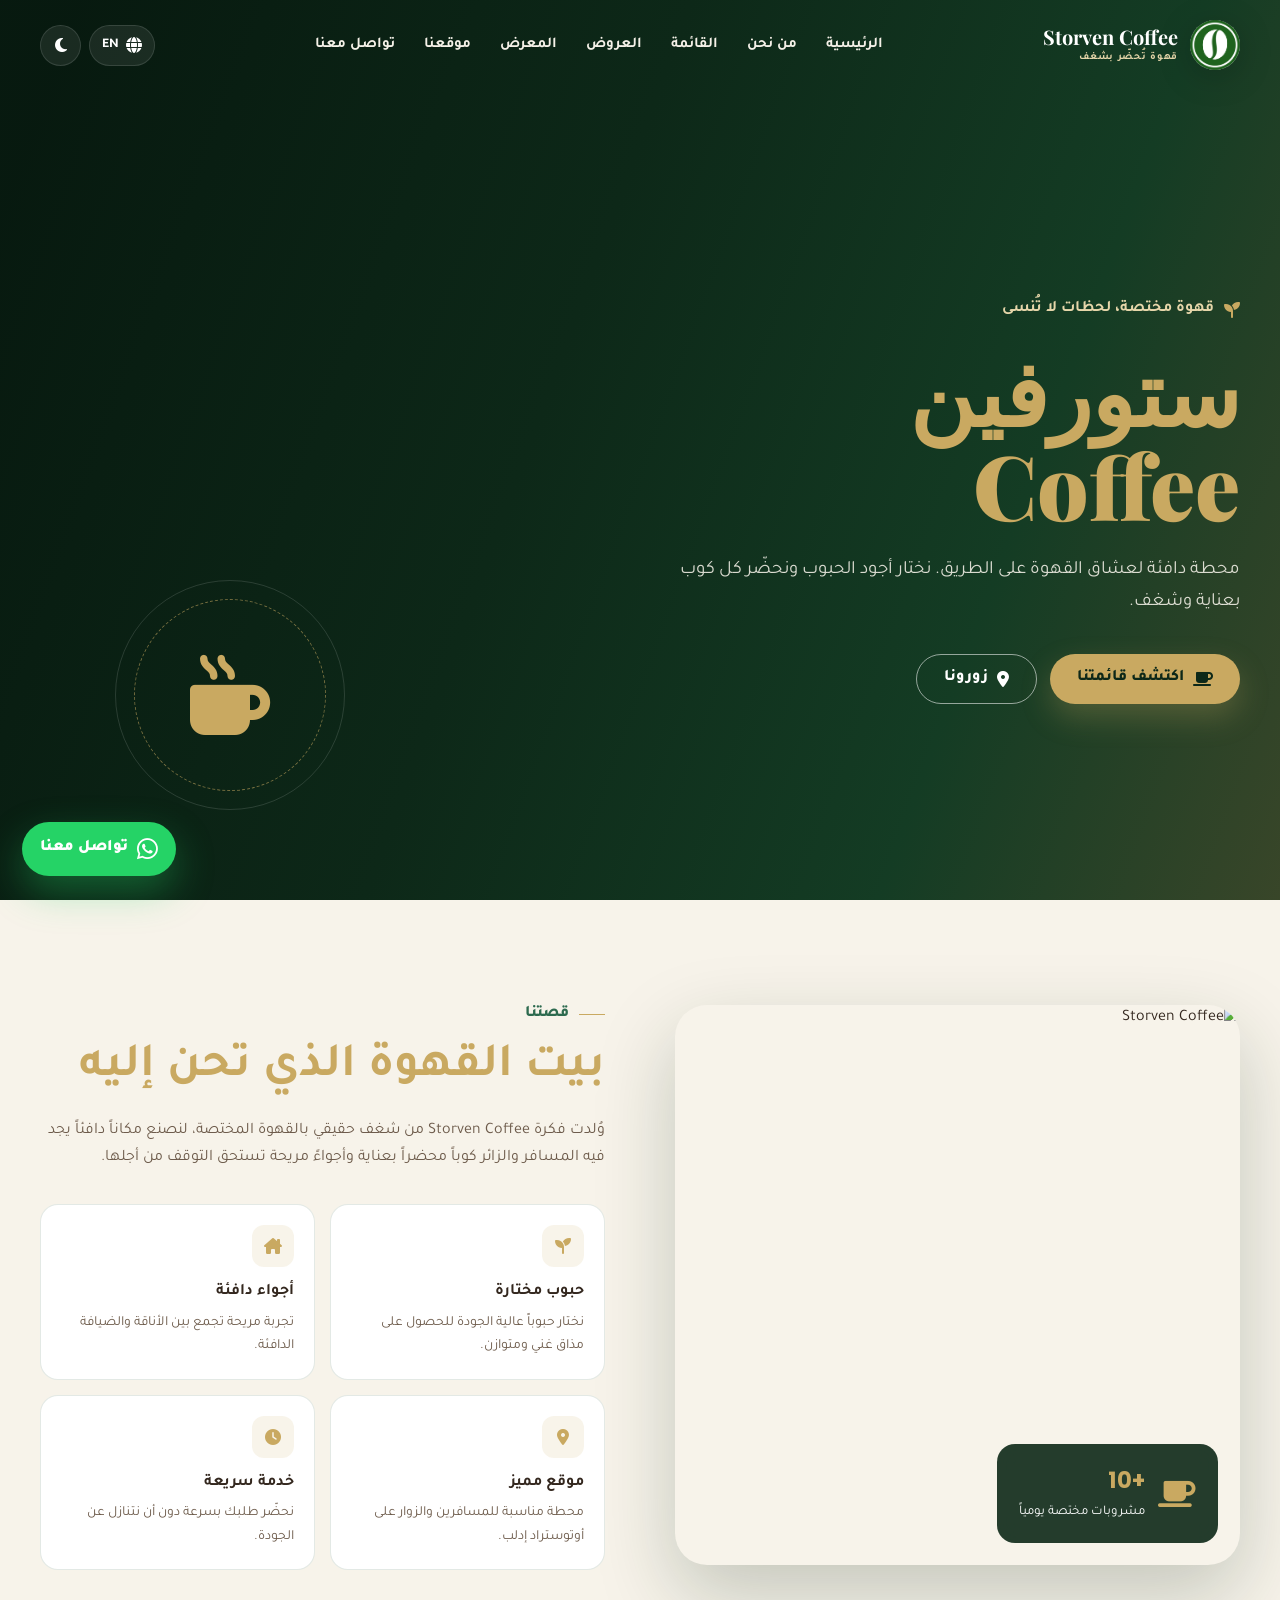
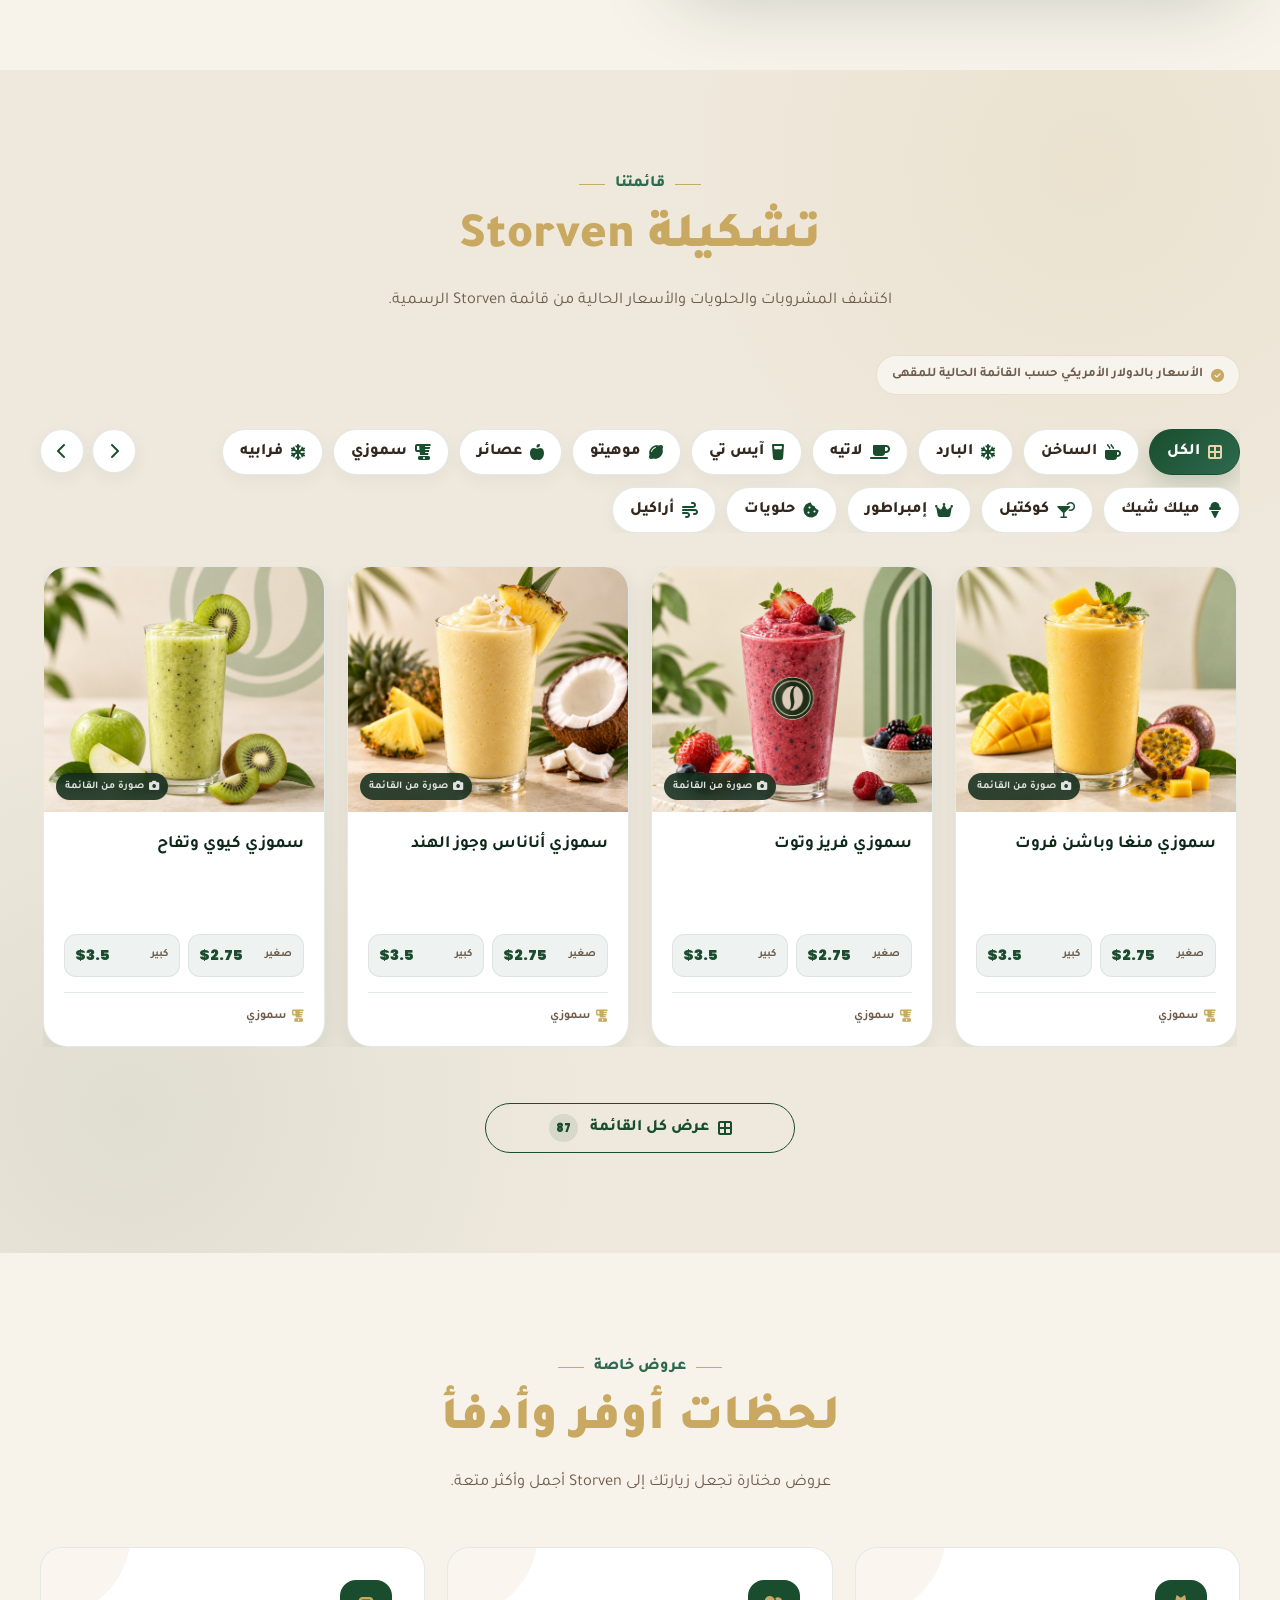
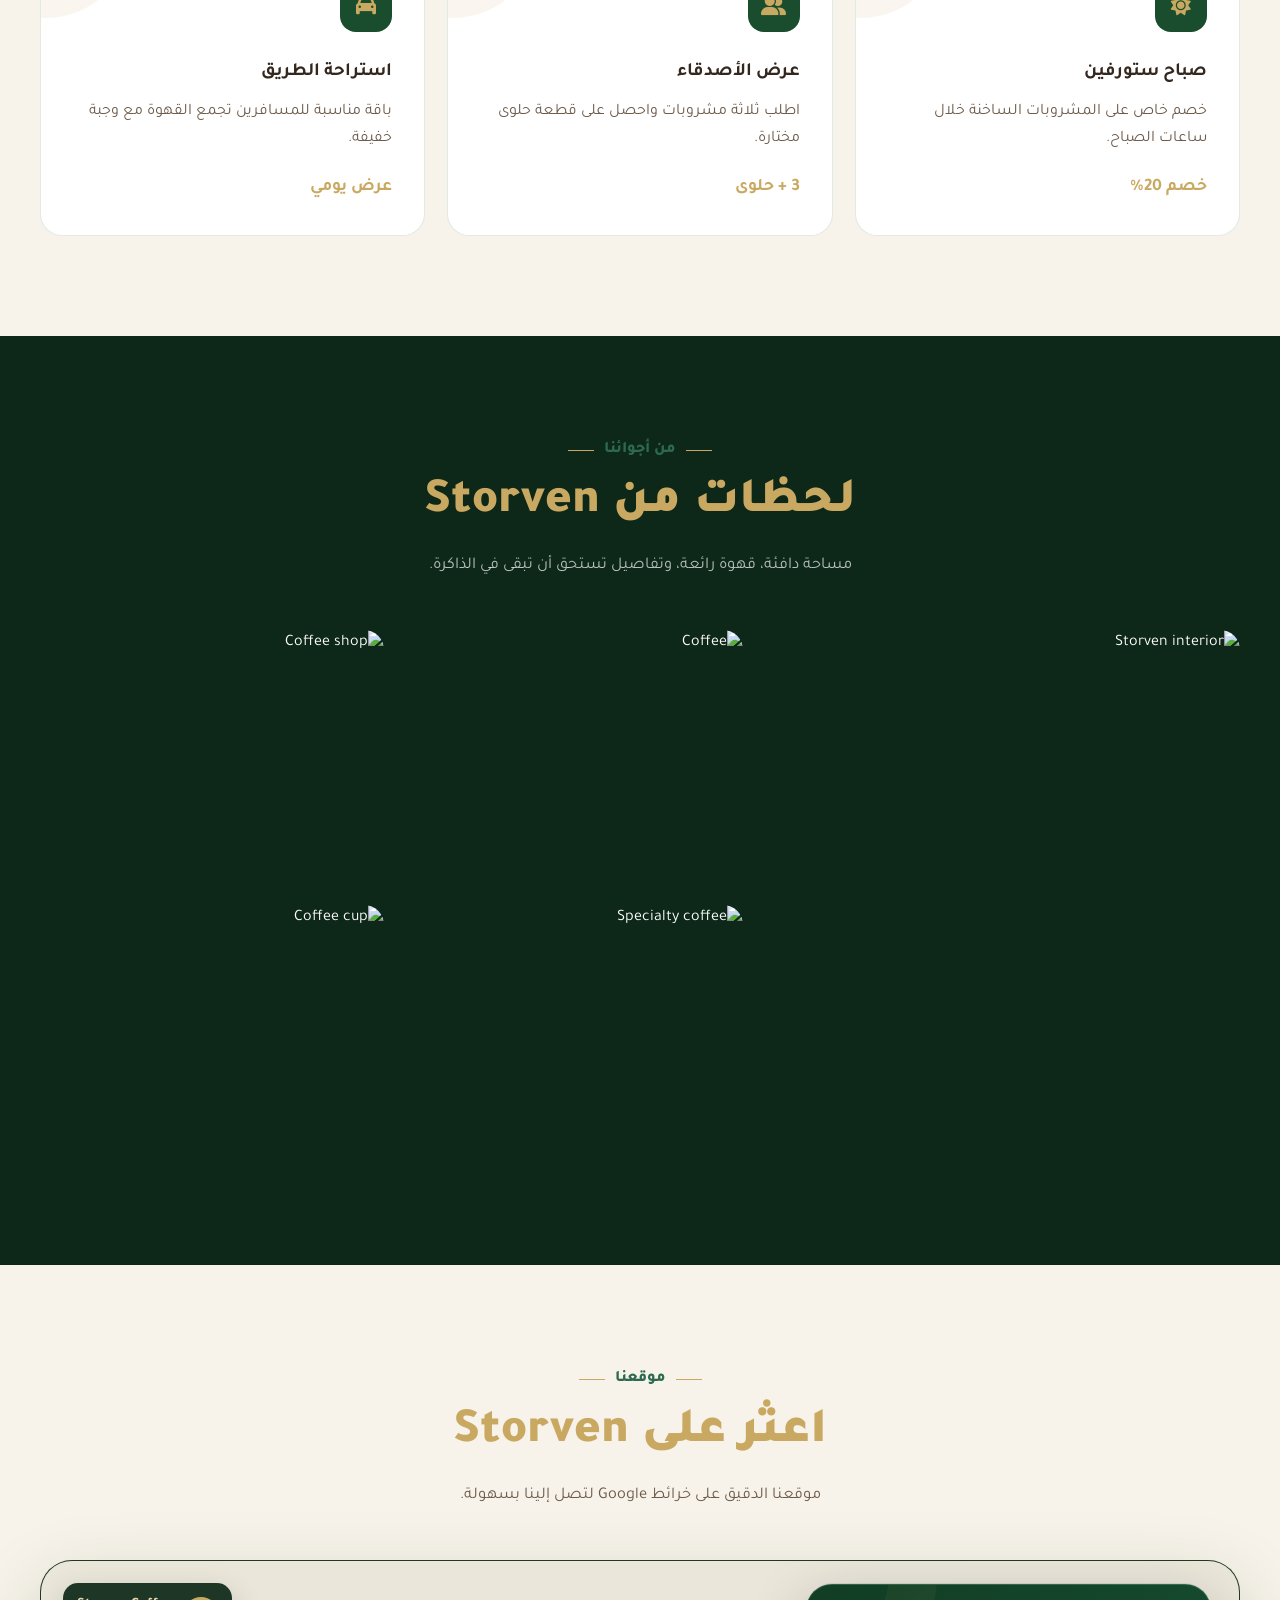
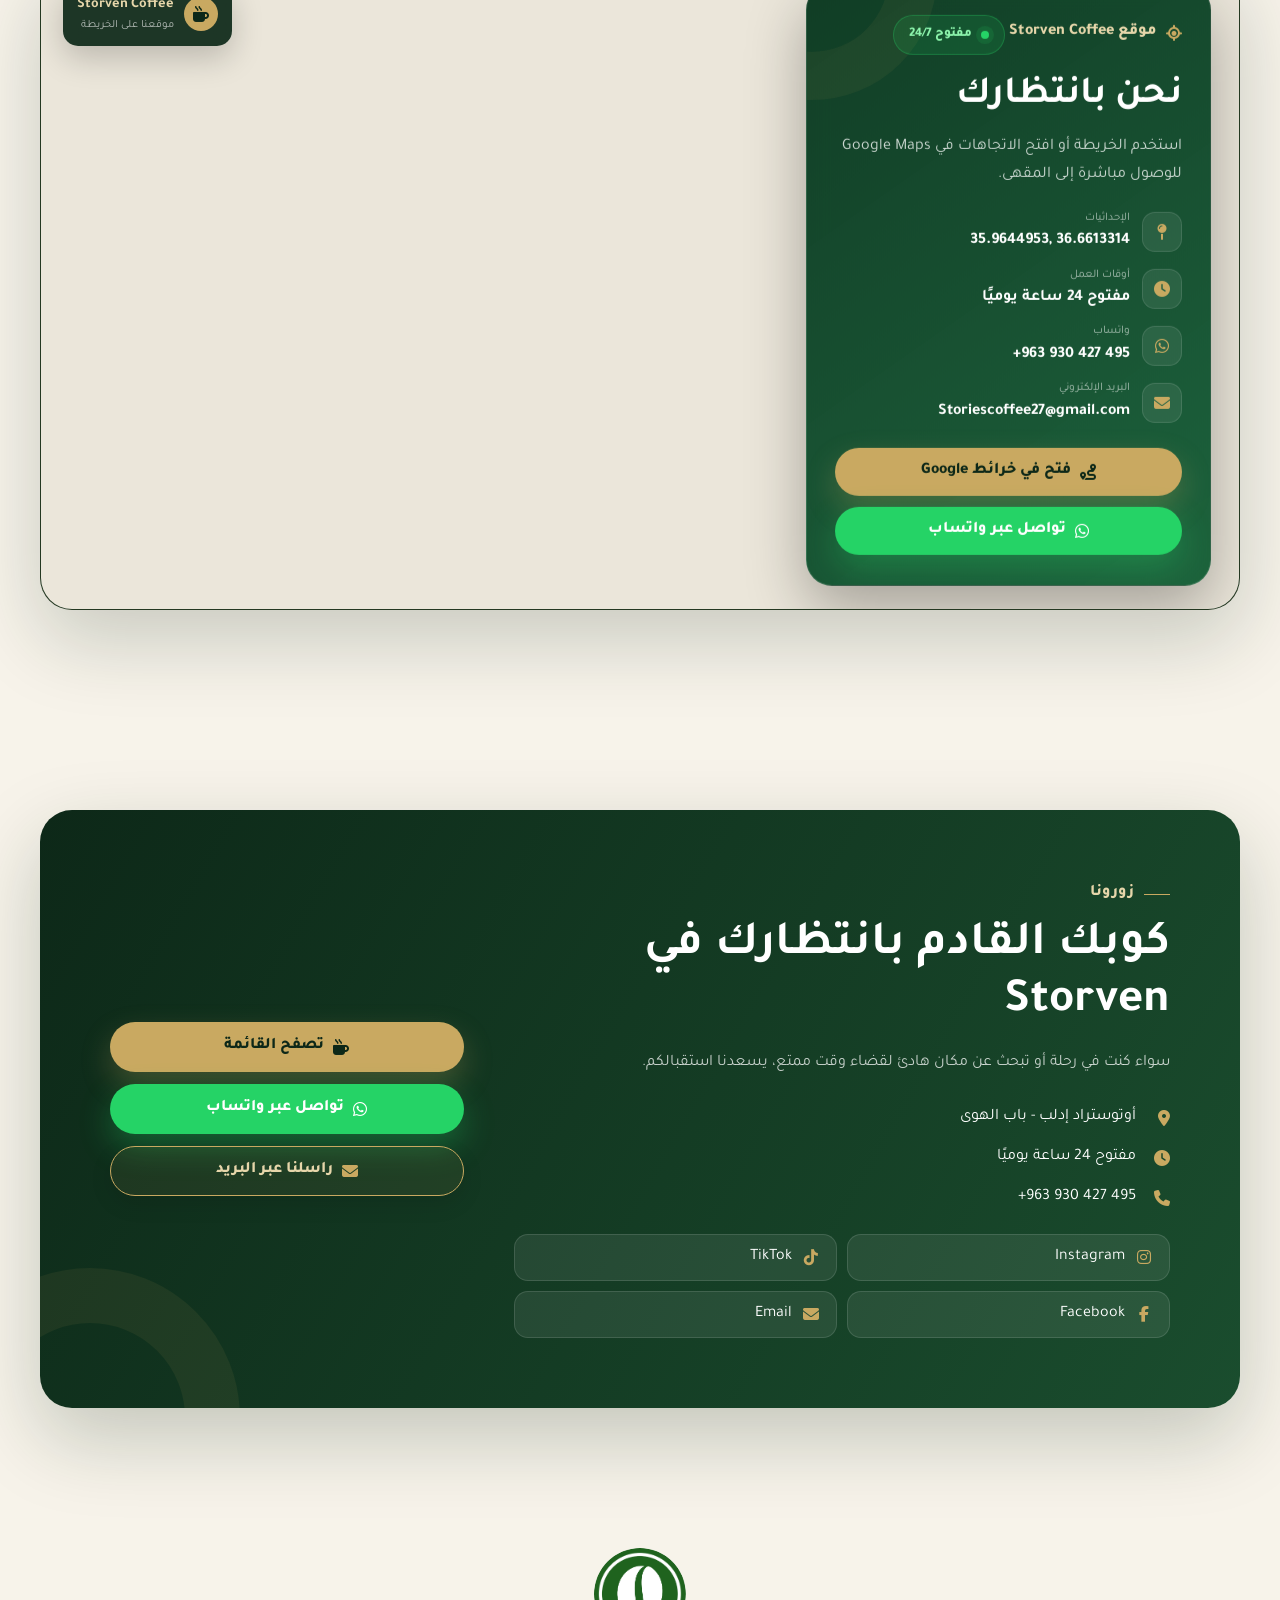
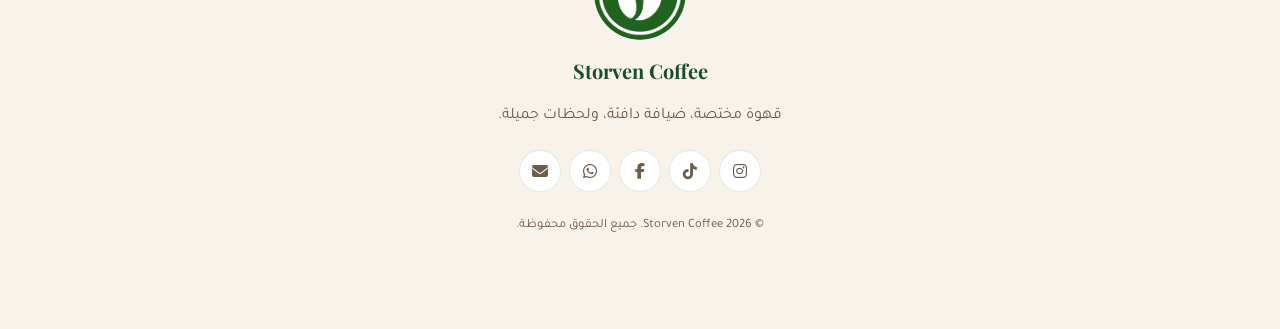
==== commit 002fde29: "v13" ====
--- a/index.html
+++ b/index.html
@@ -6241,6 +6241,12 @@
                 "en": "Hot"
             },
             {
+                "id": "cold",
+                "icon": "fa-snowflake",
+                "ar": "البارد",
+                "en": "Cold"
+            },
+            {
                 "id": "latte",
                 "icon": "fa-mug-saucer",
                 "ar": "لاتيه",
@@ -8590,7 +8596,80 @@
                     "ar": "ستورفين",
                     "en": "Signature"
                 }
-            }
+            },
+
+            {
+                "id": 84,
+                "category": "cold",
+                "name": {
+                    "ar": "آيس أمريكانو",
+                    "en": "Iced Americano"
+                },
+                "description": {
+                    "ar": "",
+                    "en": ""
+                },
+                "prices": [],
+                "image": "assets/images/products/iced-americano.png",
+                "icon": "fa-snowflake",
+                "badge": null
+            },
+            {
+                "id": 85,
+                "category": "cold",
+                "name": {
+                    "ar": "آيس تونيك أمريكانو",
+                    "en": "Iced Tonic Americano"
+                },
+                "description": {
+                    "ar": "",
+                    "en": ""
+                },
+                "prices": [],
+                "image": "assets/images/products/iced-tonic-americano.png",
+                "icon": "fa-snowflake",
+                "badge": null
+            },
+            {
+                "id": 86,
+                "category": "cold",
+                "name": {
+                    "ar": "كولد برو",
+                    "en": "Cold Brew"
+                },
+                "description": {
+                    "ar": "",
+                    "en": ""
+                },
+                "prices": [],
+                "image": "assets/images/products/cold-brew.png",
+                "icon": "fa-snowflake",
+                "badge": null
+            },
+            {
+                "id": 87,
+                "category": "cold",
+                "name": {
+                    "ar": "آيس لاتيه",
+                    "en": "Iced Latte"
+                },
+                "description": {
+                    "ar": "",
+                    "en": ""
+                },
+                "prices": [
+                    {
+                        "label": {
+                            "ar": "السعر",
+                            "en": "Price"
+                        },
+                        "value": 2.25
+                    }
+                ],
+                "image": "assets/images/products/iced-latte.png",
+                "icon": "fa-snowflake",
+                "badge": null
+            },
         ];
 
 
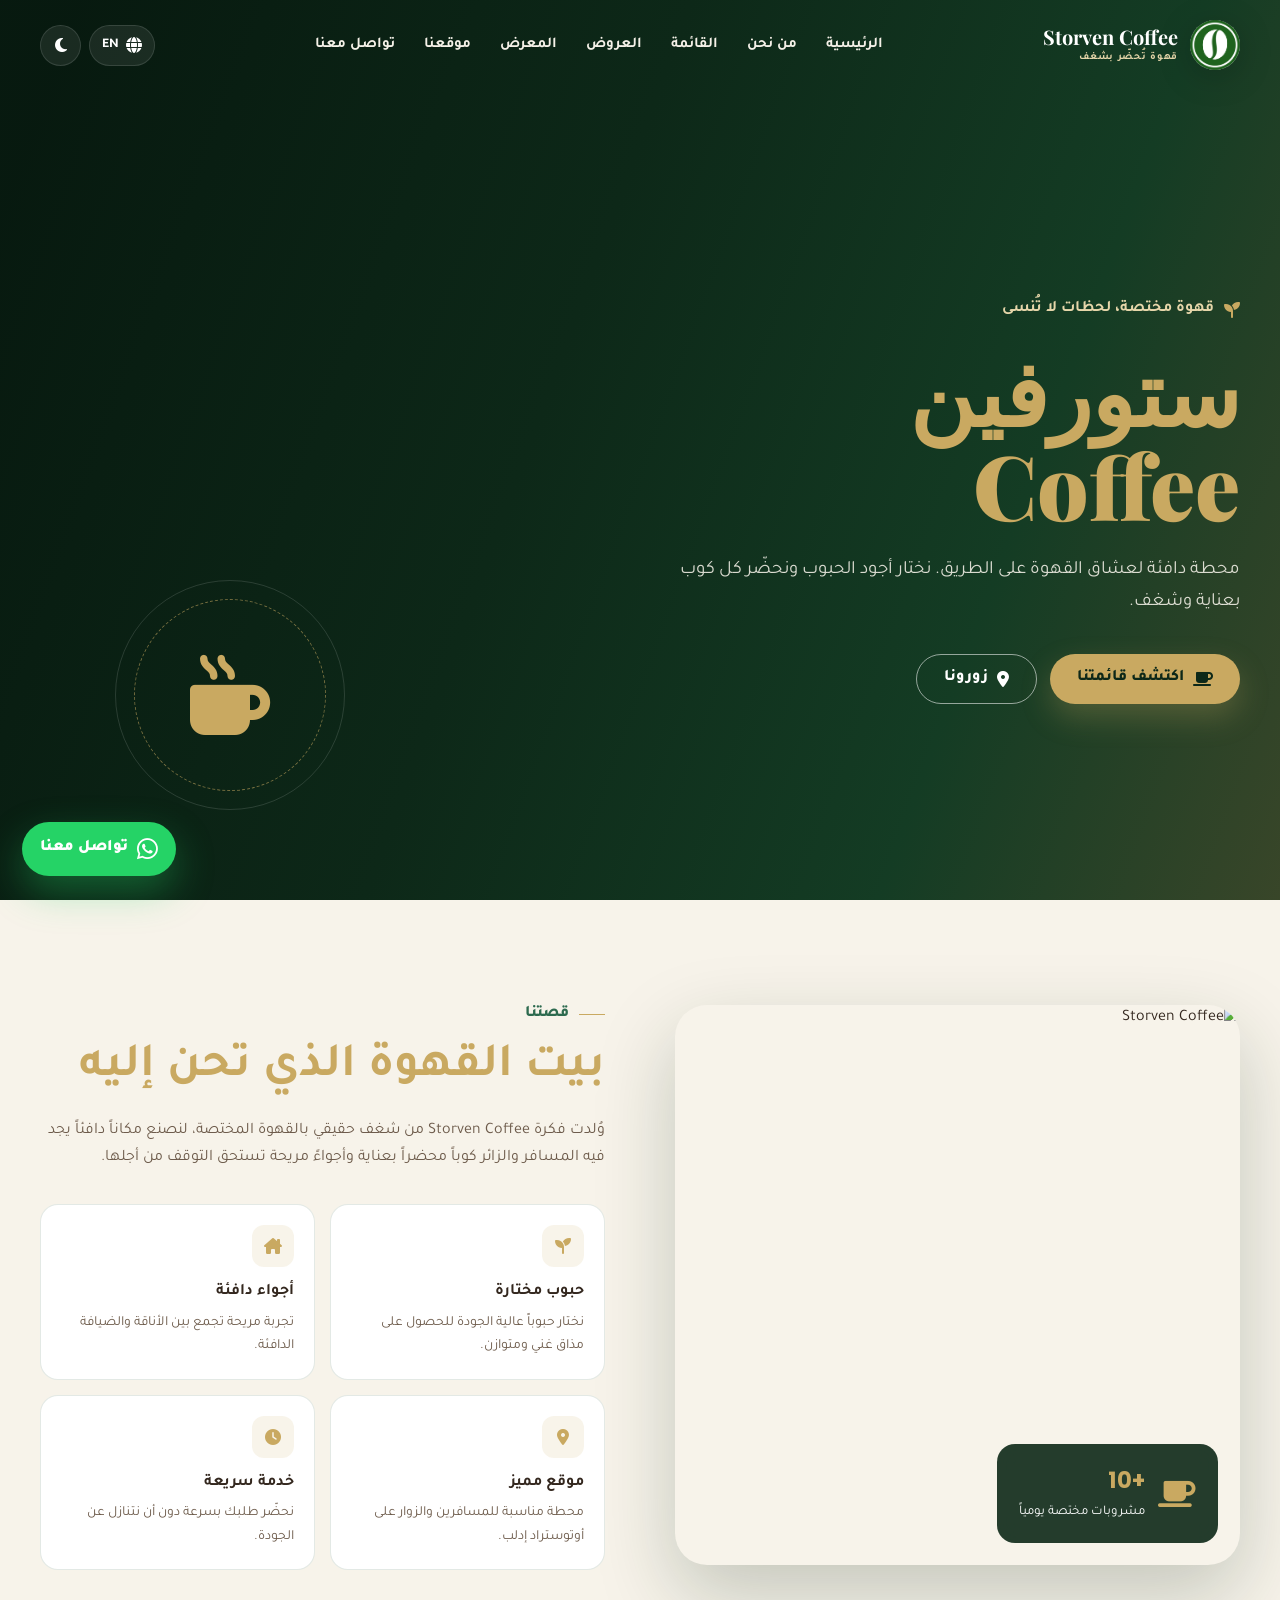
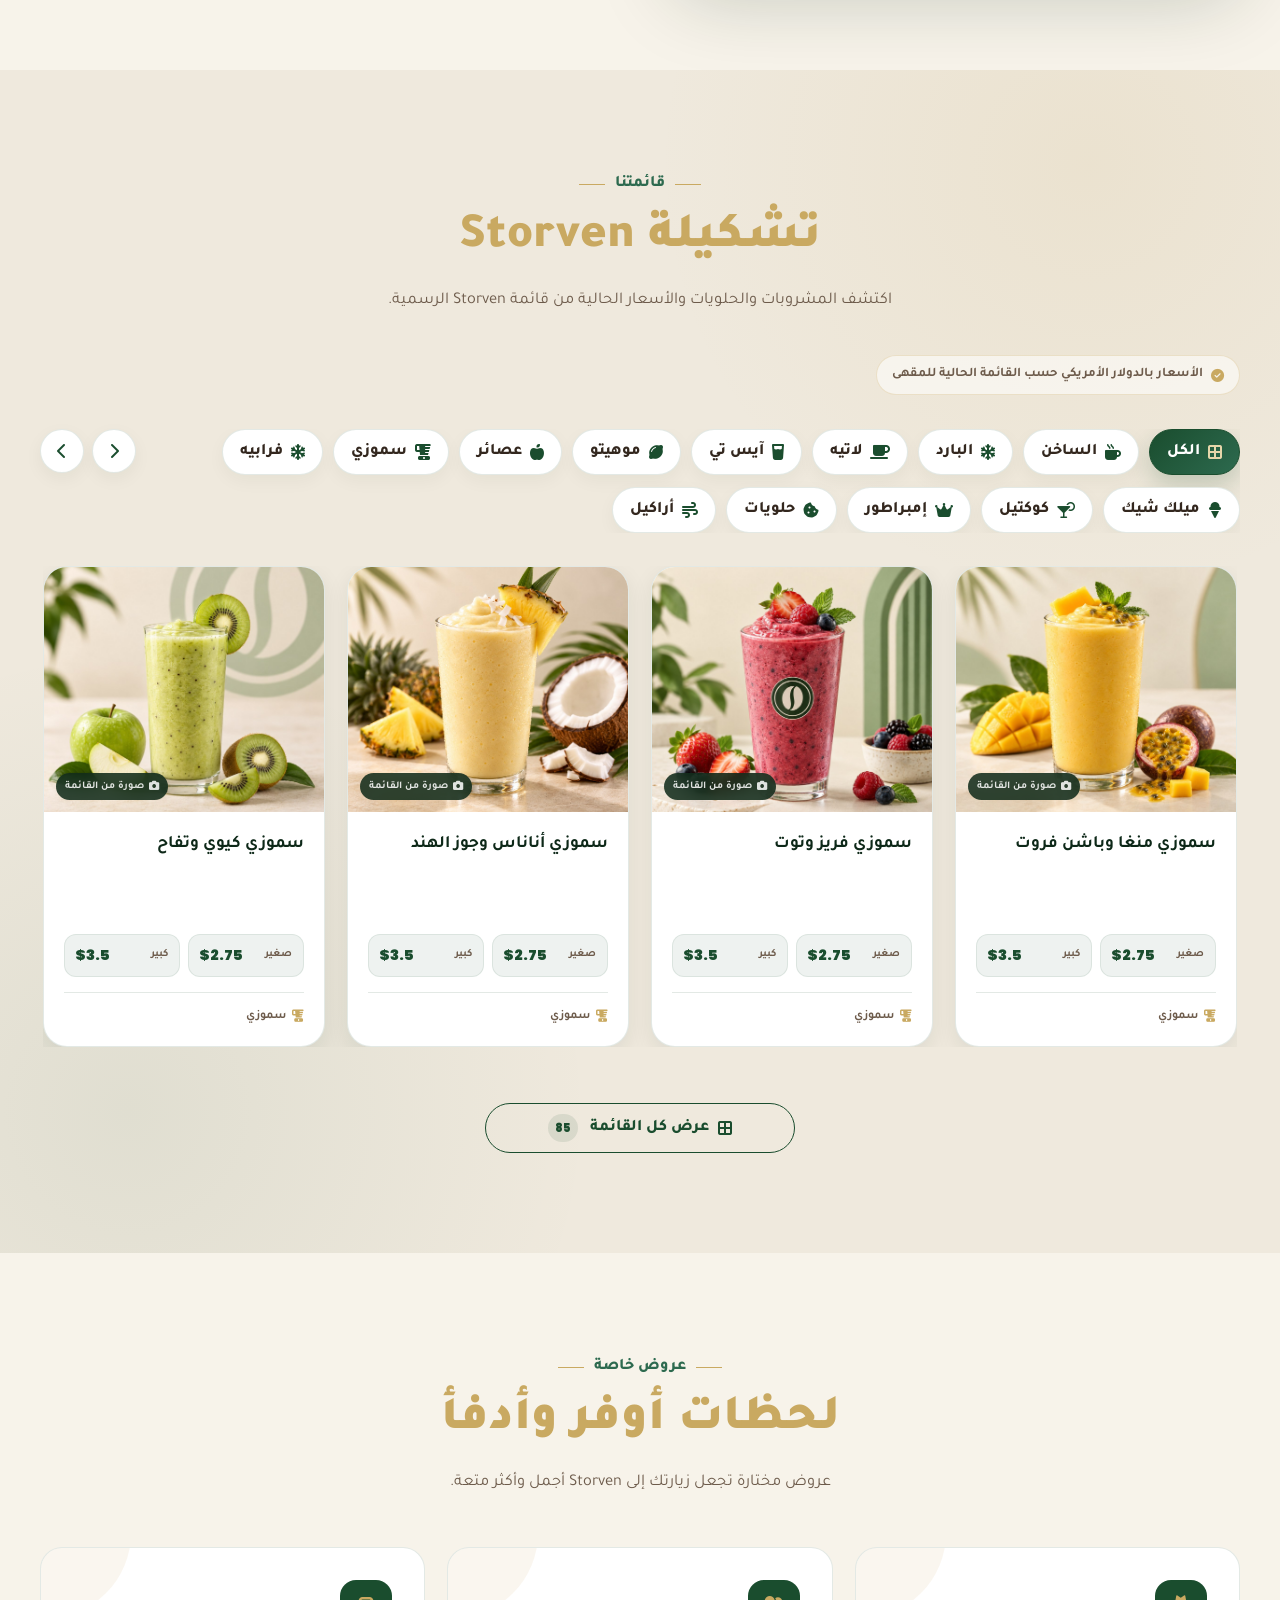
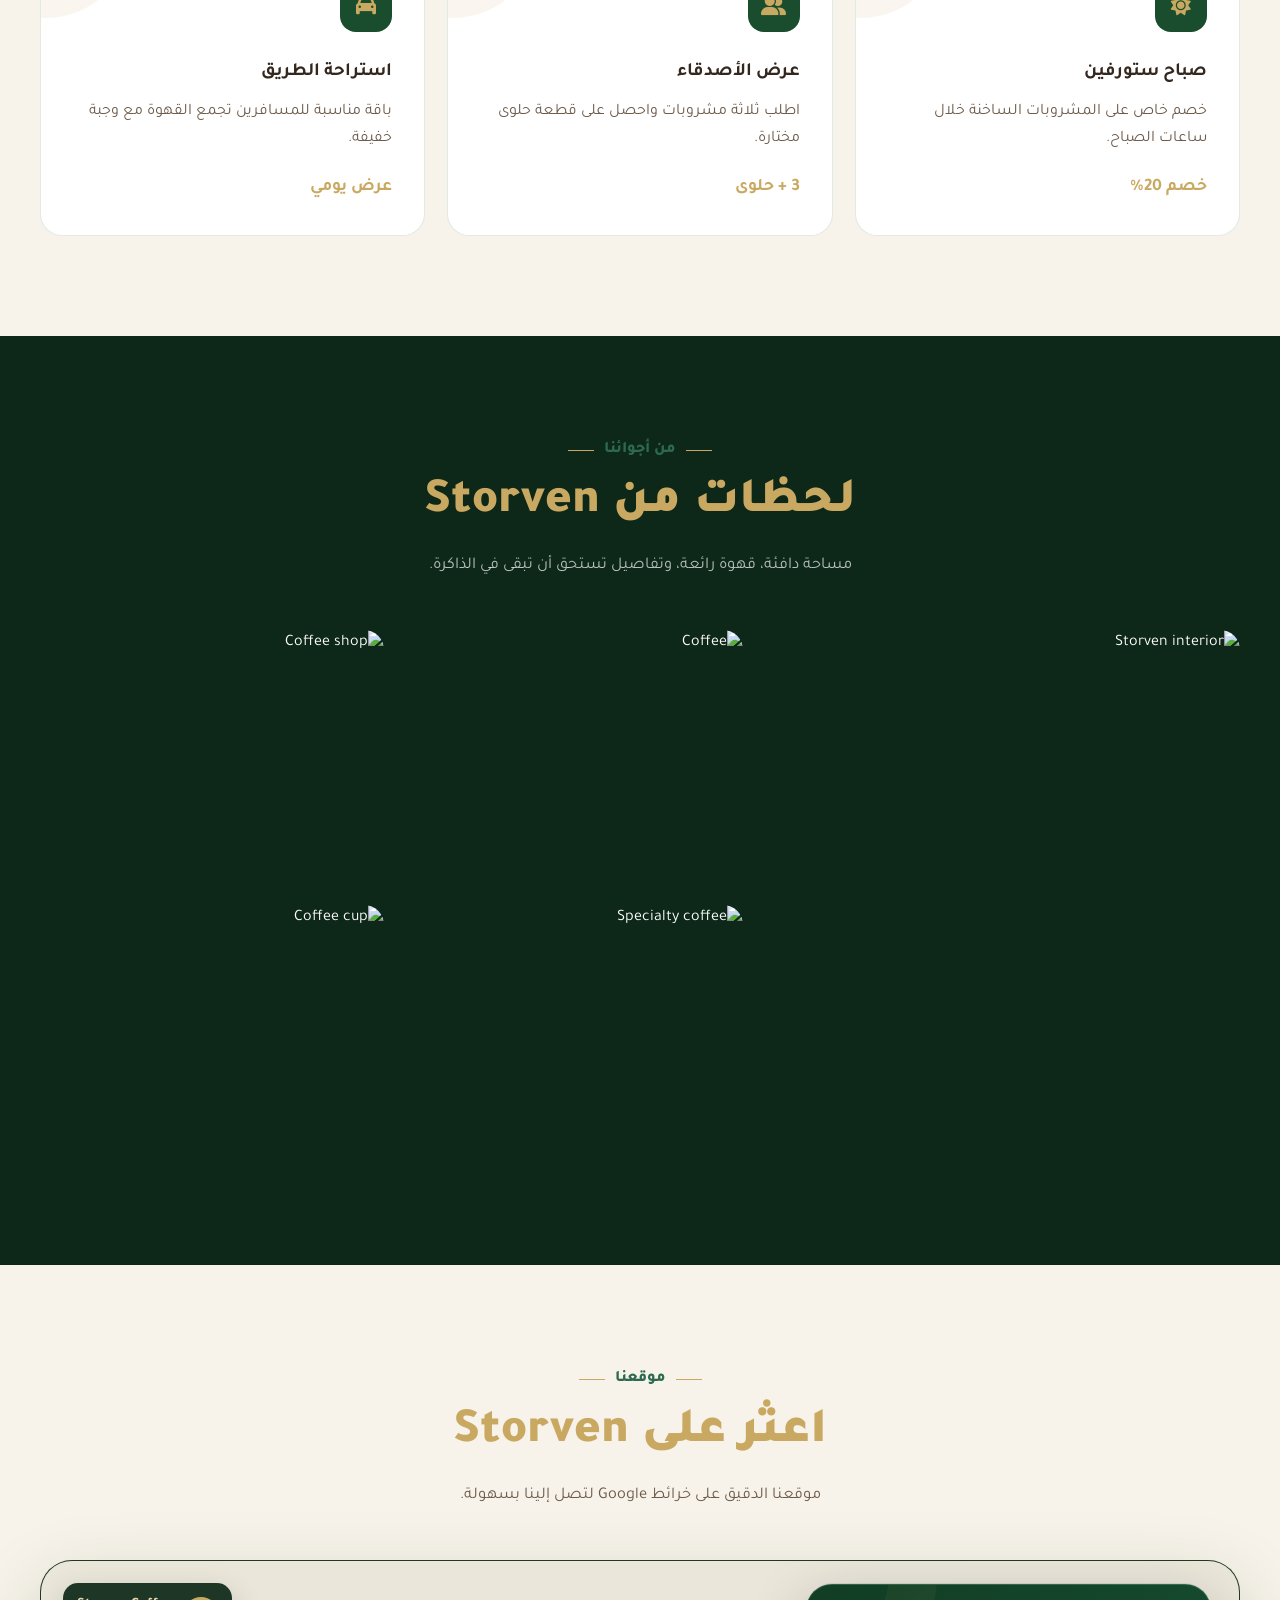
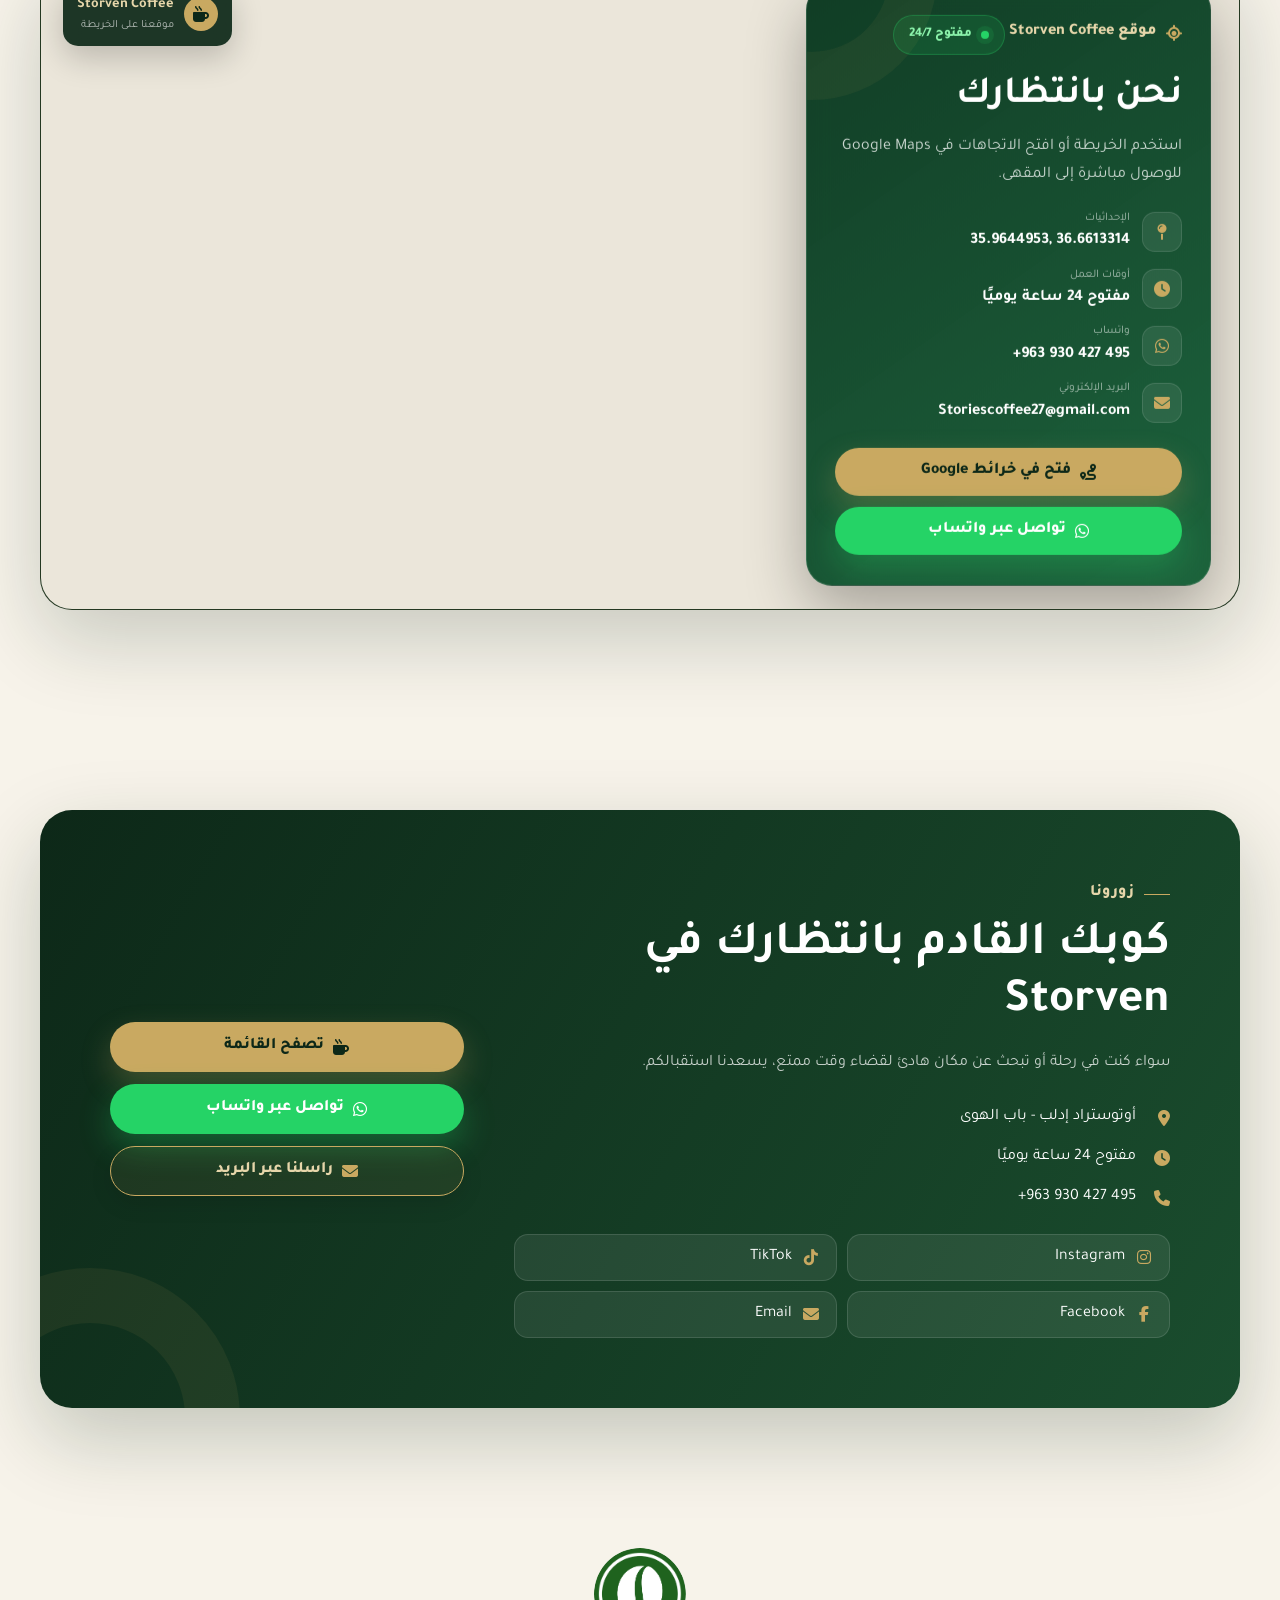
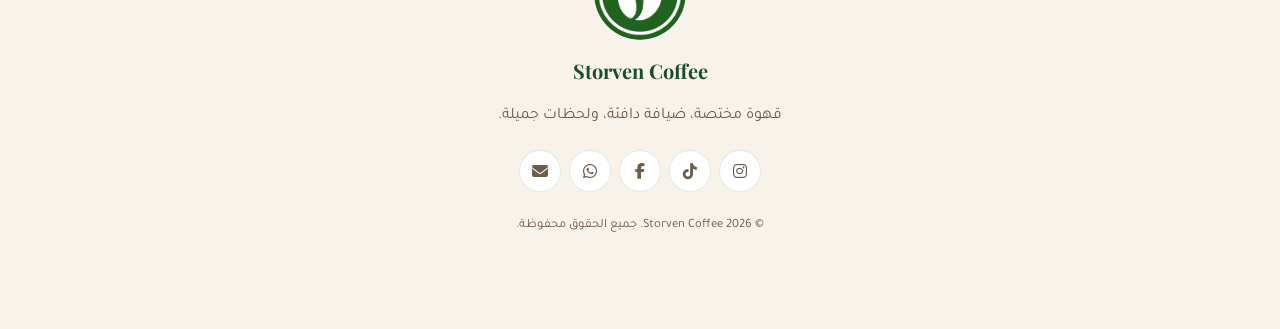
==== commit 1d9e4d0c: "v20" ====
--- a/index.html
+++ b/index.html
@@ -8155,7 +8155,7 @@
                             "ar": "السعر",
                             "en": "Price"
                         },
-                        "value": 4.25
+                        "value": 5
                     }
                 ],
                 "image": "assets/images/products/emperor-dessert-cup.png",
@@ -8609,45 +8609,21 @@
                     "ar": "",
                     "en": ""
                 },
-                "prices": [],
+                "prices": [ {
+                        "label": {
+                            "ar": "السعر",
+                            "en": "Price"
+                        },
+                        "value": 1.5
+                    }],
                 "image": "assets/images/products/iced-americano.png",
                 "icon": "fa-snowflake",
                 "badge": null
             },
+            
+          
             {
                 "id": 85,
-                "category": "cold",
-                "name": {
-                    "ar": "آيس تونيك أمريكانو",
-                    "en": "Iced Tonic Americano"
-                },
-                "description": {
-                    "ar": "",
-                    "en": ""
-                },
-                "prices": [],
-                "image": "assets/images/products/iced-tonic-americano.png",
-                "icon": "fa-snowflake",
-                "badge": null
-            },
-            {
-                "id": 86,
-                "category": "cold",
-                "name": {
-                    "ar": "كولد برو",
-                    "en": "Cold Brew"
-                },
-                "description": {
-                    "ar": "",
-                    "en": ""
-                },
-                "prices": [],
-                "image": "assets/images/products/cold-brew.png",
-                "icon": "fa-snowflake",
-                "badge": null
-            },
-            {
-                "id": 87,
                 "category": "cold",
                 "name": {
                     "ar": "آيس لاتيه",
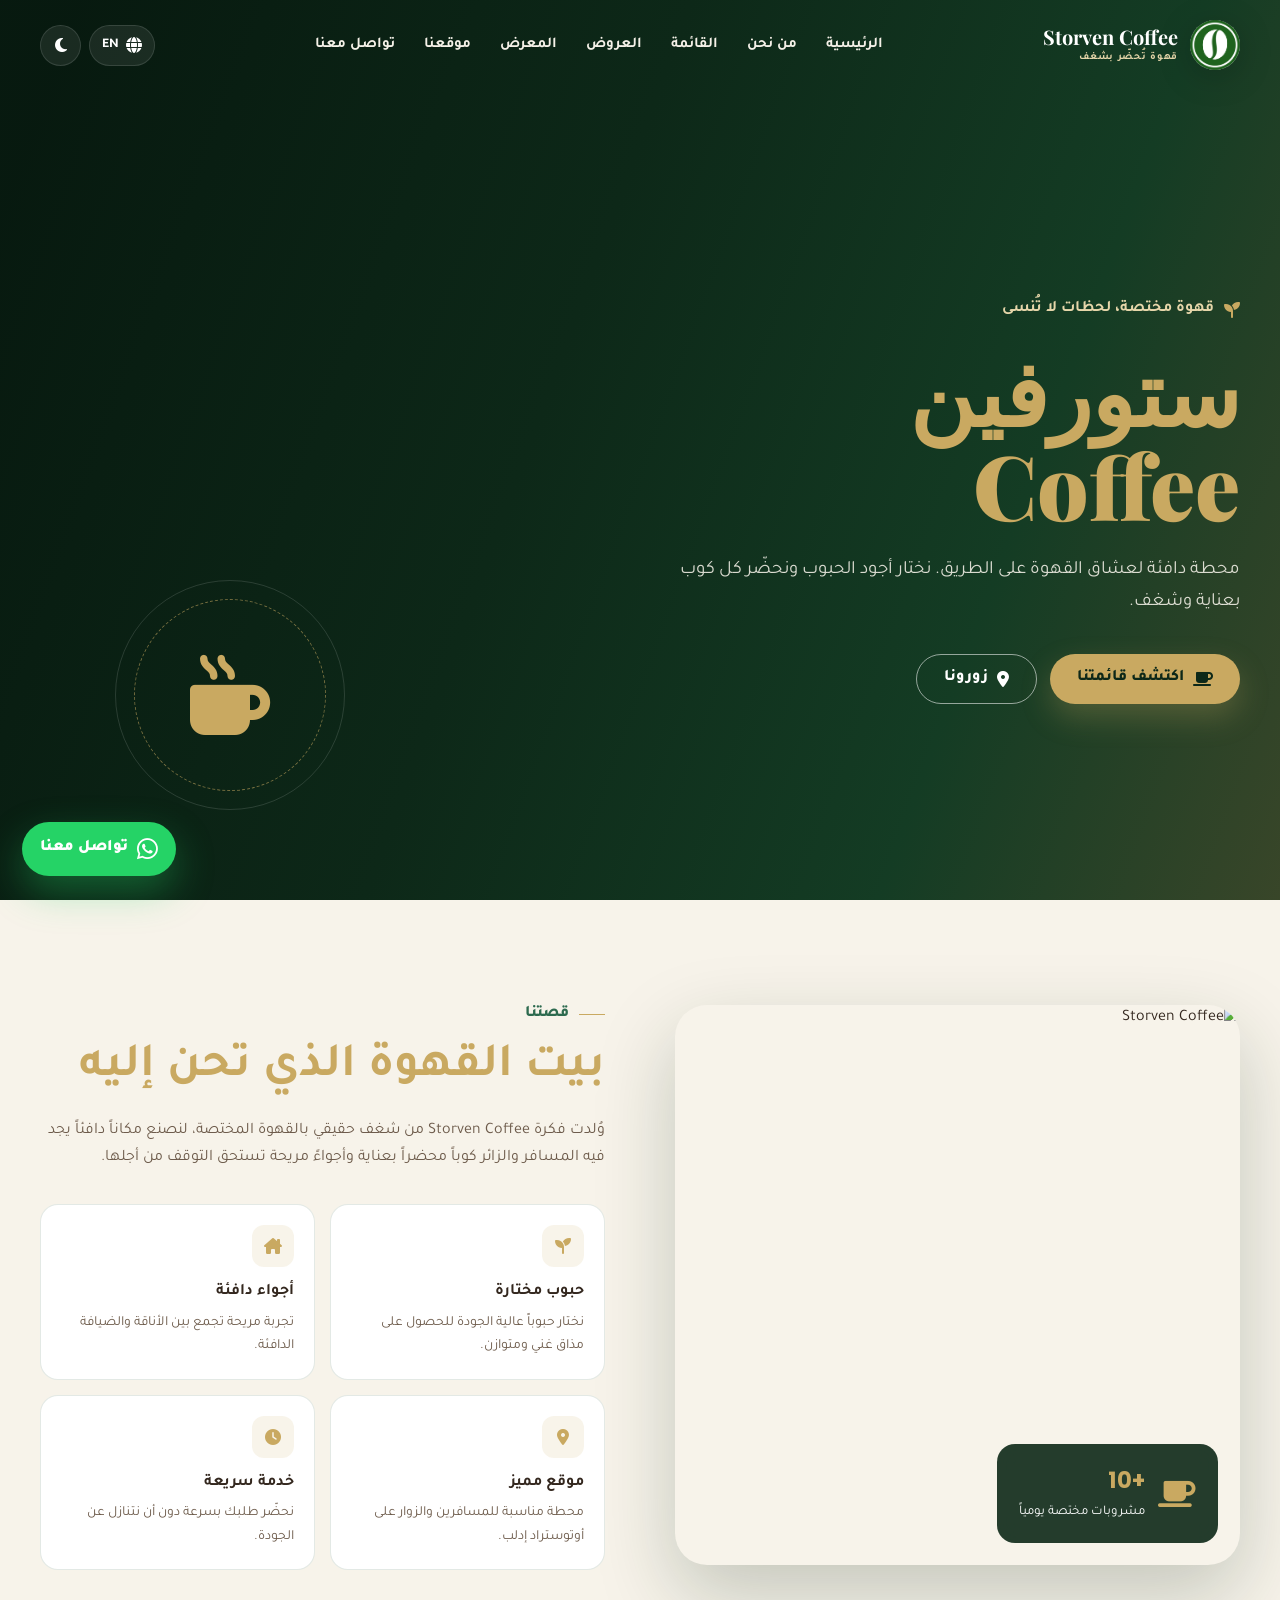
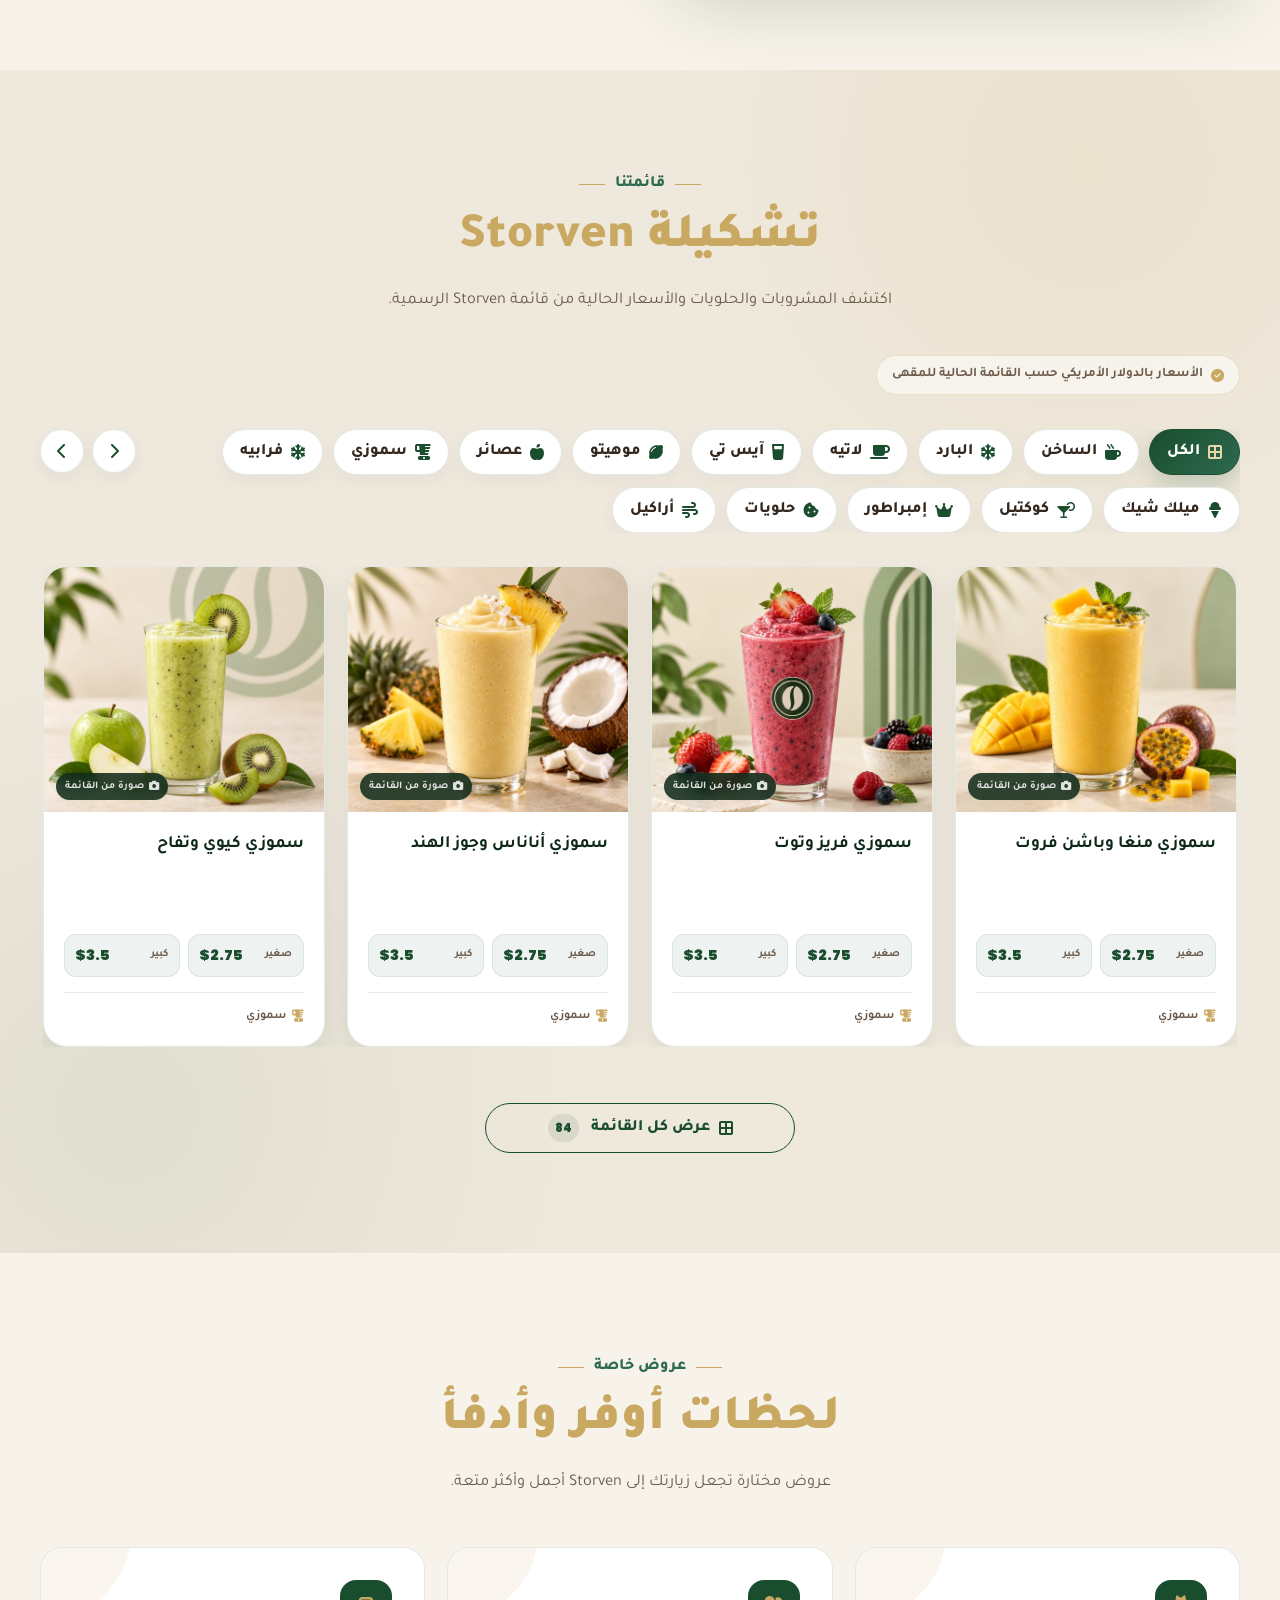
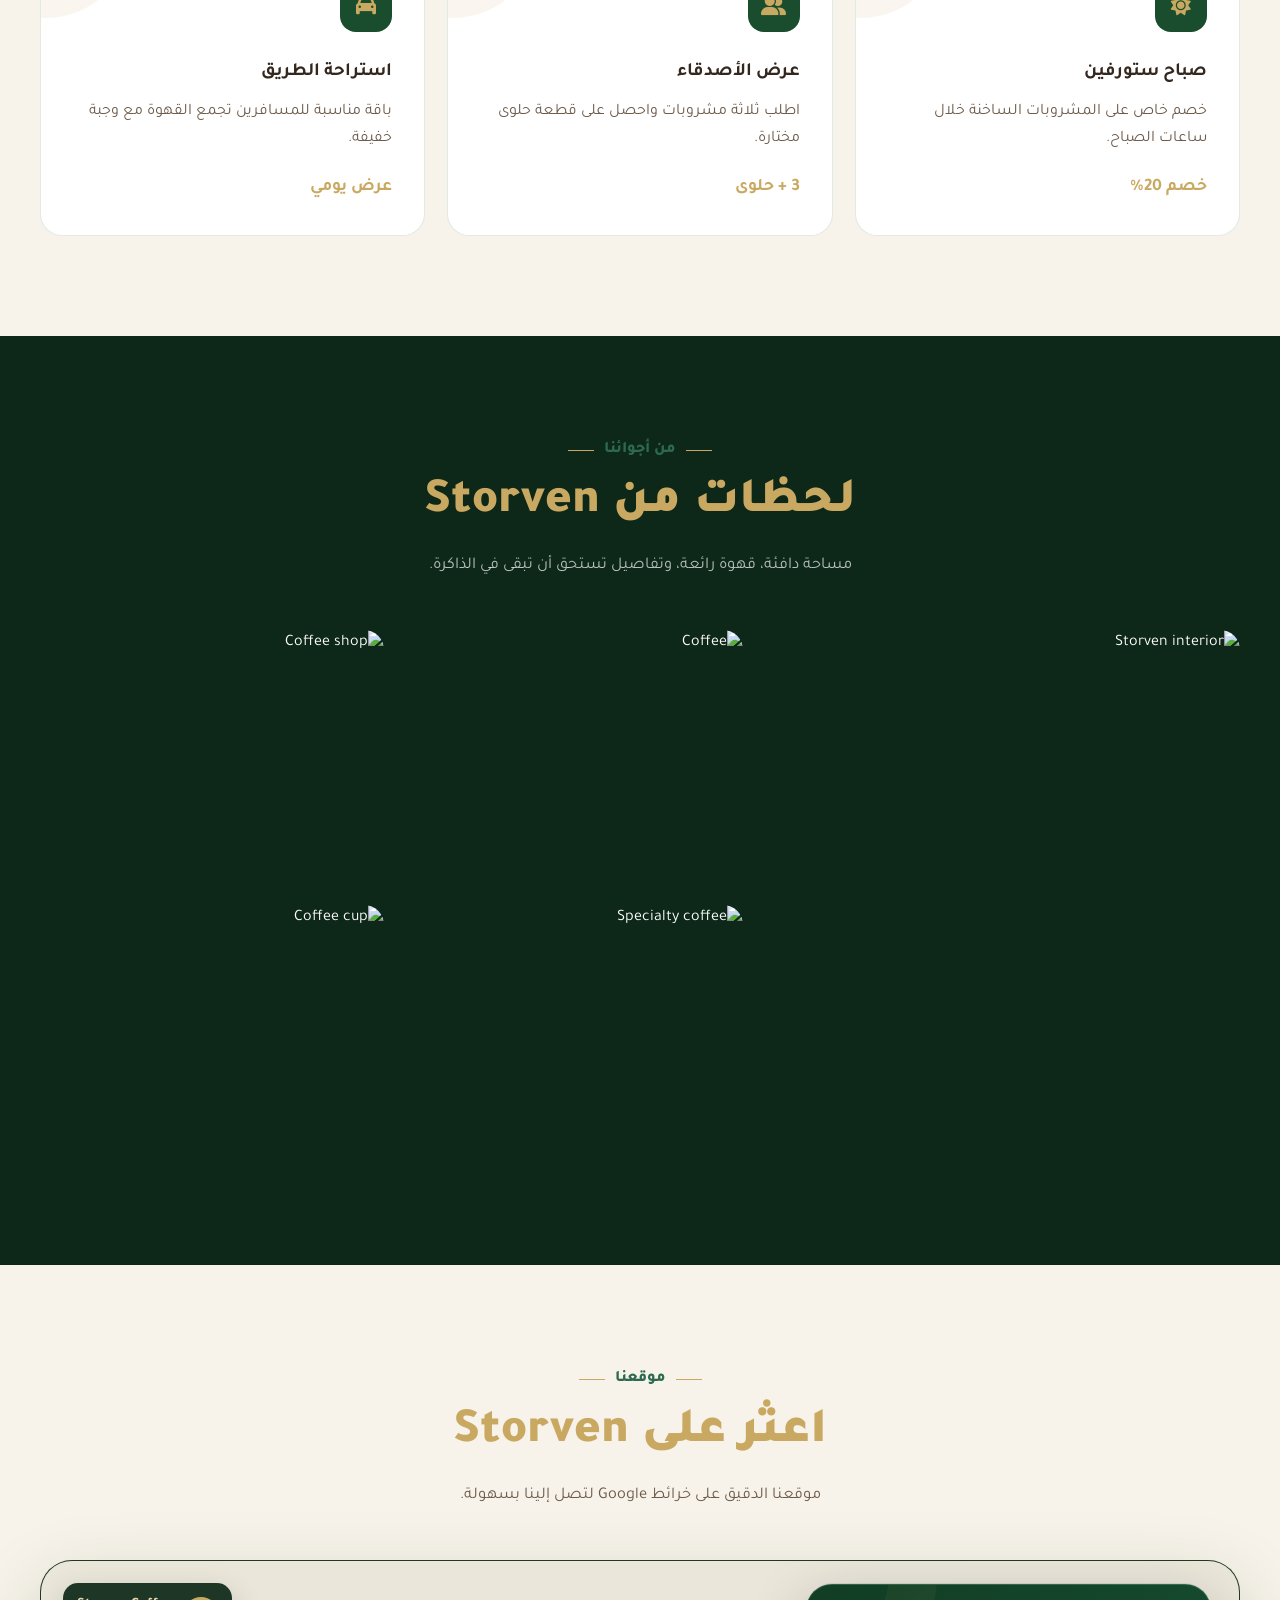
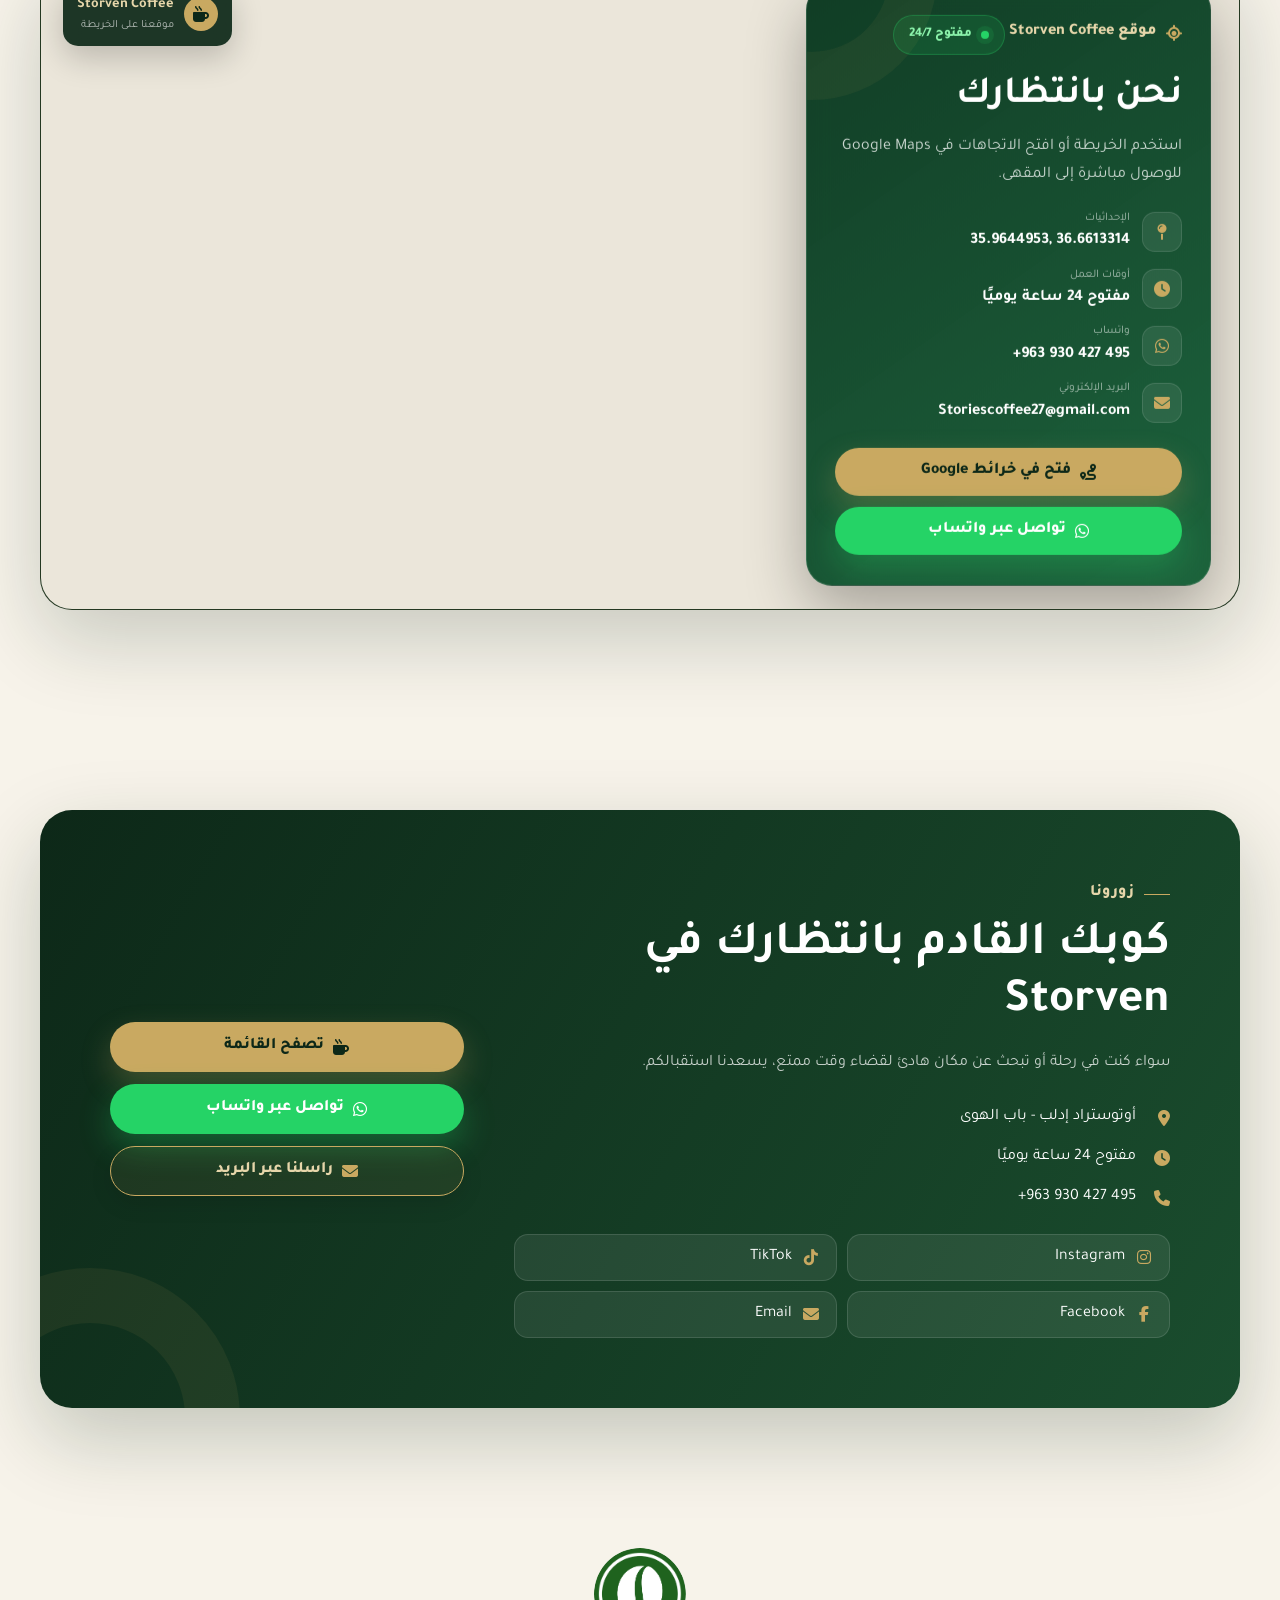
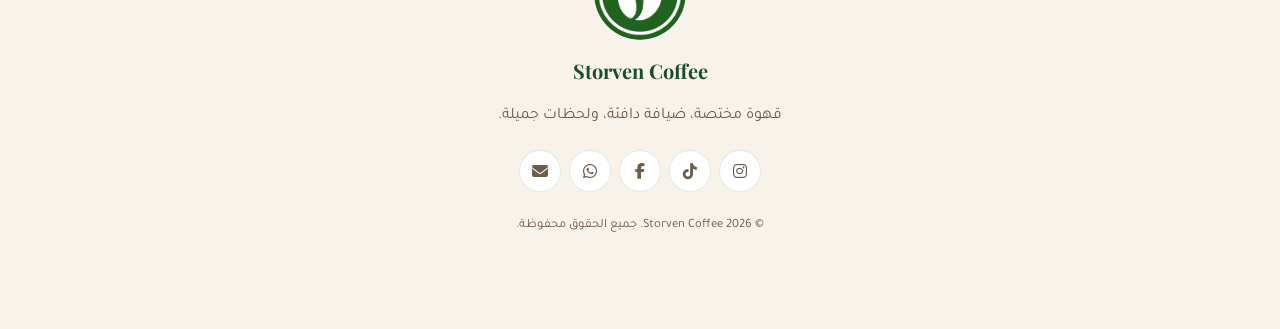
==== commit e936a970: "v20" ====
--- a/index.html
+++ b/index.html
@@ -6510,37 +6510,7 @@
                     "en": "Special"
                 }
             },
-            {
-                "id": 7,
-                "category": "ice-tea",
-                "name": {
-                    "ar": "ايس تي أمريكانو",
-                    "en": "Amrecano Ice Tea"
-                },
-                "description": {
-                    "ar": "",
-                    "en": ""
-                },
-                "prices": [
-                    {
-                        "label": {
-                            "ar": "صغير",
-                            "en": "Small"
-                        },
-                        "value": 1.99
-                    },
-                    {
-                        "label": {
-                            "ar": "كبير",
-                            "en": "Large"
-                        },
-                        "value": 2.99
-                    }
-                ],
-                "image": "assets/images/products/ice-tea-americano.jpg",
-                "icon": "fa-glass-water",
-                "badge": null
-            },
+           
             {
                 "id": 8,
                 "category": "ice-tea",
@@ -6754,7 +6724,7 @@
                         "value": 2.3
                     }
                 ],
-                "image": "assets/images/products/mojito.jpg",
+                "image": "assets/images/products/mojito-pineapple.png",
                 "icon": "fa-lemon",
                 "badge": null
             },
@@ -6785,7 +6755,7 @@
                         "value": 2.3
                     }
                 ],
-                "image": "assets/images/products/mojito.jpg",
+                "image": "assets/images/products/mojito-green-apple.png",
                 "icon": "fa-lemon",
                 "badge": null
             },
@@ -6816,7 +6786,7 @@
                         "value": 2.3
                     }
                 ],
-                "image": "assets/images/products/mojito.jpg",
+                "image": "assets/images/products/mojito-blackberry.png",
                 "icon": "fa-lemon",
                 "badge": null
             },
@@ -6847,7 +6817,7 @@
                         "value": 2.3
                     }
                 ],
-                "image": "assets/images/products/mojito.jpg",
+                "image": "assets/images/products/mojito-pomegranate.png",
                 "icon": "fa-lemon",
                 "badge": null
             },
@@ -6878,7 +6848,7 @@
                         "value": 2.3
                     }
                 ],
-                "image": "assets/images/products/mojito.jpg",
+                "image": "assets/images/products/mojito-berry-mix.png",
                 "icon": "fa-lemon",
                 "badge": null
             },
@@ -6909,7 +6879,7 @@
                         "value": 2.3
                     }
                 ],
-                "image": "assets/images/products/mojito.jpg",
+                "image": "assets/images/products/mojito-cherry.png",
                 "icon": "fa-lemon",
                 "badge": null
             },
@@ -6940,7 +6910,7 @@
                         "value": 2.99
                     }
                 ],
-                "image": "assets/images/products/fresh-juice.jpg",
+                "image": "assets/images/products/juice-pineapple.png",
                 "icon": "fa-apple-whole",
                 "badge": null
             },
@@ -6971,7 +6941,7 @@
                         "value": 2.25
                     }
                 ],
-                "image": "assets/images/products/fresh-juice.jpg",
+                "image": "assets/images/products/juice-orange.png",
                 "icon": "fa-apple-whole",
                 "badge": null
             },
@@ -7002,7 +6972,7 @@
                         "value": 2.99
                     }
                 ],
-                "image": "assets/images/products/fresh-juice.jpg",
+                "image": "assets/images/products/juice-strawberry.png",
                 "icon": "fa-apple-whole",
                 "badge": null
             },
@@ -7033,7 +7003,7 @@
                         "value": 2.99
                     }
                 ],
-                "image": "assets/images/products/fresh-juice.jpg",
+                "image": "assets/images/products/juice-kiwi.png",
                 "icon": "fa-apple-whole",
                 "badge": null
             },
@@ -7064,7 +7034,7 @@
                         "value": 2.99
                     }
                 ],
-                "image": "assets/images/products/fresh-juice.jpg",
+                "image": "assets/images/products/juice-lemonade.png",
                 "icon": "fa-apple-whole",
                 "badge": null
             },
@@ -7095,7 +7065,7 @@
                         "value": 2.99
                     }
                 ],
-                "image": "assets/images/products/fresh-juice.jpg",
+                "image": "assets/images/products/juice-mango.png",
                 "icon": "fa-apple-whole",
                 "badge": null
             },
@@ -7167,7 +7137,7 @@
                         "value": 3.25
                     }
                 ],
-                "image": "assets/images/products/arakil.jpg",
+                "image": "assets/images/products/arakil-double-apple-german-mix.png",
                 "icon": "fa-wind",
                 "badge": null
             },
@@ -7191,7 +7161,7 @@
                         "value": 3.25
                     }
                 ],
-                "image": "assets/images/products/arakil.jpg",
+                "image": "assets/images/products/arakil-fakher.png",
                 "icon": "fa-wind",
                 "badge": null
             },
@@ -7215,7 +7185,7 @@
                         "value": 3.0
                     }
                 ],
-                "image": "assets/images/products/arakil.jpg",
+                "image": "assets/images/products/arakil-polo.png",
                 "icon": "fa-wind",
                 "badge": null
             },
@@ -7239,7 +7209,7 @@
                         "value": 3.0
                     }
                 ],
-                "image": "assets/images/products/arakil.jpg",
+                "image": "assets/images/products/arakil-lady.png",
                 "icon": "fa-wind",
                 "badge": null
             },
@@ -7263,7 +7233,7 @@
                         "value": 3.0
                     }
                 ],
-                "image": "assets/images/products/arakil.jpg",
+                "image": "assets/images/products/arakil-love.png",
                 "icon": "fa-wind",
                 "badge": null
             },
@@ -8008,7 +7978,7 @@
                         "value": 3.65
                     }
                 ],
-                "image": "assets/images/products/milkshake.jpg",
+                "image": "assets/images/products/milkshake-lotus.png",
                 "icon": "fa-ice-cream",
                 "badge": null
             },
@@ -8032,7 +8002,7 @@
                         "value": 3.65
                     }
                 ],
-                "image": "assets/images/products/milkshake.jpg",
+                "image": "assets/images/products/milkshake-oreo.png",
                 "icon": "fa-ice-cream",
                 "badge": null
             },
@@ -8080,7 +8050,7 @@
                         "value": 3.75
                     }
                 ],
-                "image": "assets/images/products/milkshake.jpg",
+                "image": "assets/images/products/milkshake-blueberry.png",
                 "icon": "fa-ice-cream",
                 "badge": null
             },
@@ -8254,37 +8224,7 @@
                 "icon": "fa-martini-glass-citrus",
                 "badge": null
             },
-            {
-                "id": 71,
-                "category": "cocktail",
-                "name": {
-                    "ar": "فيرموا",
-                    "en": "Firmoa"
-                },
-                "description": {
-                    "ar": "",
-                    "en": ""
-                },
-                "prices": [
-                    {
-                        "label": {
-                            "ar": "صغير",
-                            "en": "Small"
-                        },
-                        "value": 2.5
-                    },
-                    {
-                        "label": {
-                            "ar": "كبير",
-                            "en": "Large"
-                        },
-                        "value": 2.99
-                    }
-                ],
-                "image": "assets/images/products/fresh-cocktail.jpg",
-                "icon": "fa-martini-glass-citrus",
-                "badge": null
-            },
+          
             {
                 "id": 72,
                 "category": "cocktail",
@@ -8398,7 +8338,7 @@
                         "value": 3.75
                     }
                 ],
-                "image": "assets/images/products/waffle.jpg",
+                "image": "assets/images/products/milkshake-lotus.png",
                 "icon": "fa-cookie-bite",
                 "badge": null
             },
@@ -8616,7 +8556,7 @@
                         },
                         "value": 1.5
                     }],
-                "image": "assets/images/products/iced-americano.png",
+                "image": "assets/images/products/ice-tea-americano.jpg",
                 "icon": "fa-snowflake",
                 "badge": null
             },
@@ -8646,6 +8586,30 @@
                 "icon": "fa-snowflake",
                 "badge": null
             },
+            {
+    "id": 86,
+    "category": "dessert",
+    "name": {
+        "ar": "كب كيك",
+        "en": "Cup Cake"
+    },
+    "description": {
+        "ar": "",
+        "en": ""
+    },
+    "prices": [
+        {
+            "label": {
+                "ar": "السعر",
+                "en": "Price"
+            },
+            "value": 2.5
+        }
+    ],
+    "image": "assets/images/products/cup-cake.jpg",
+    "icon": "fa-cookie-bite",
+    "badge": null
+},
         ];
 
 
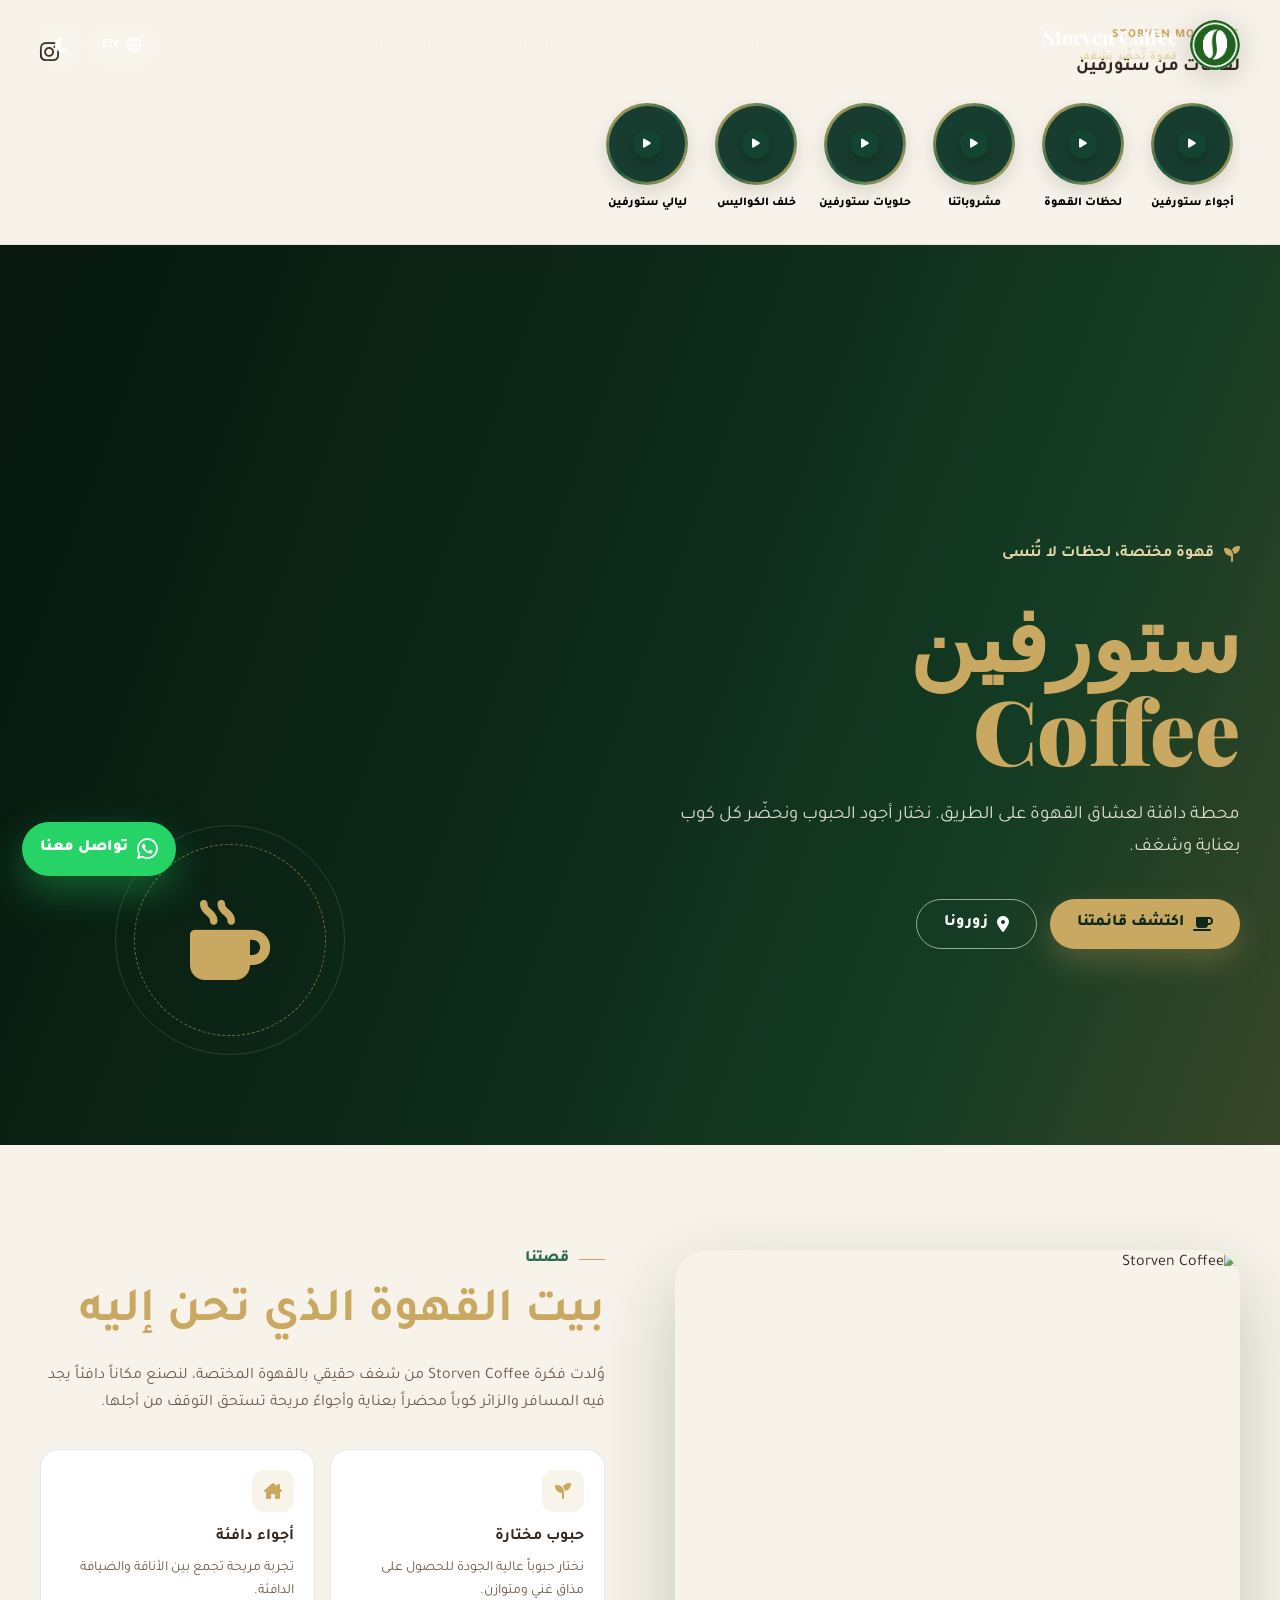
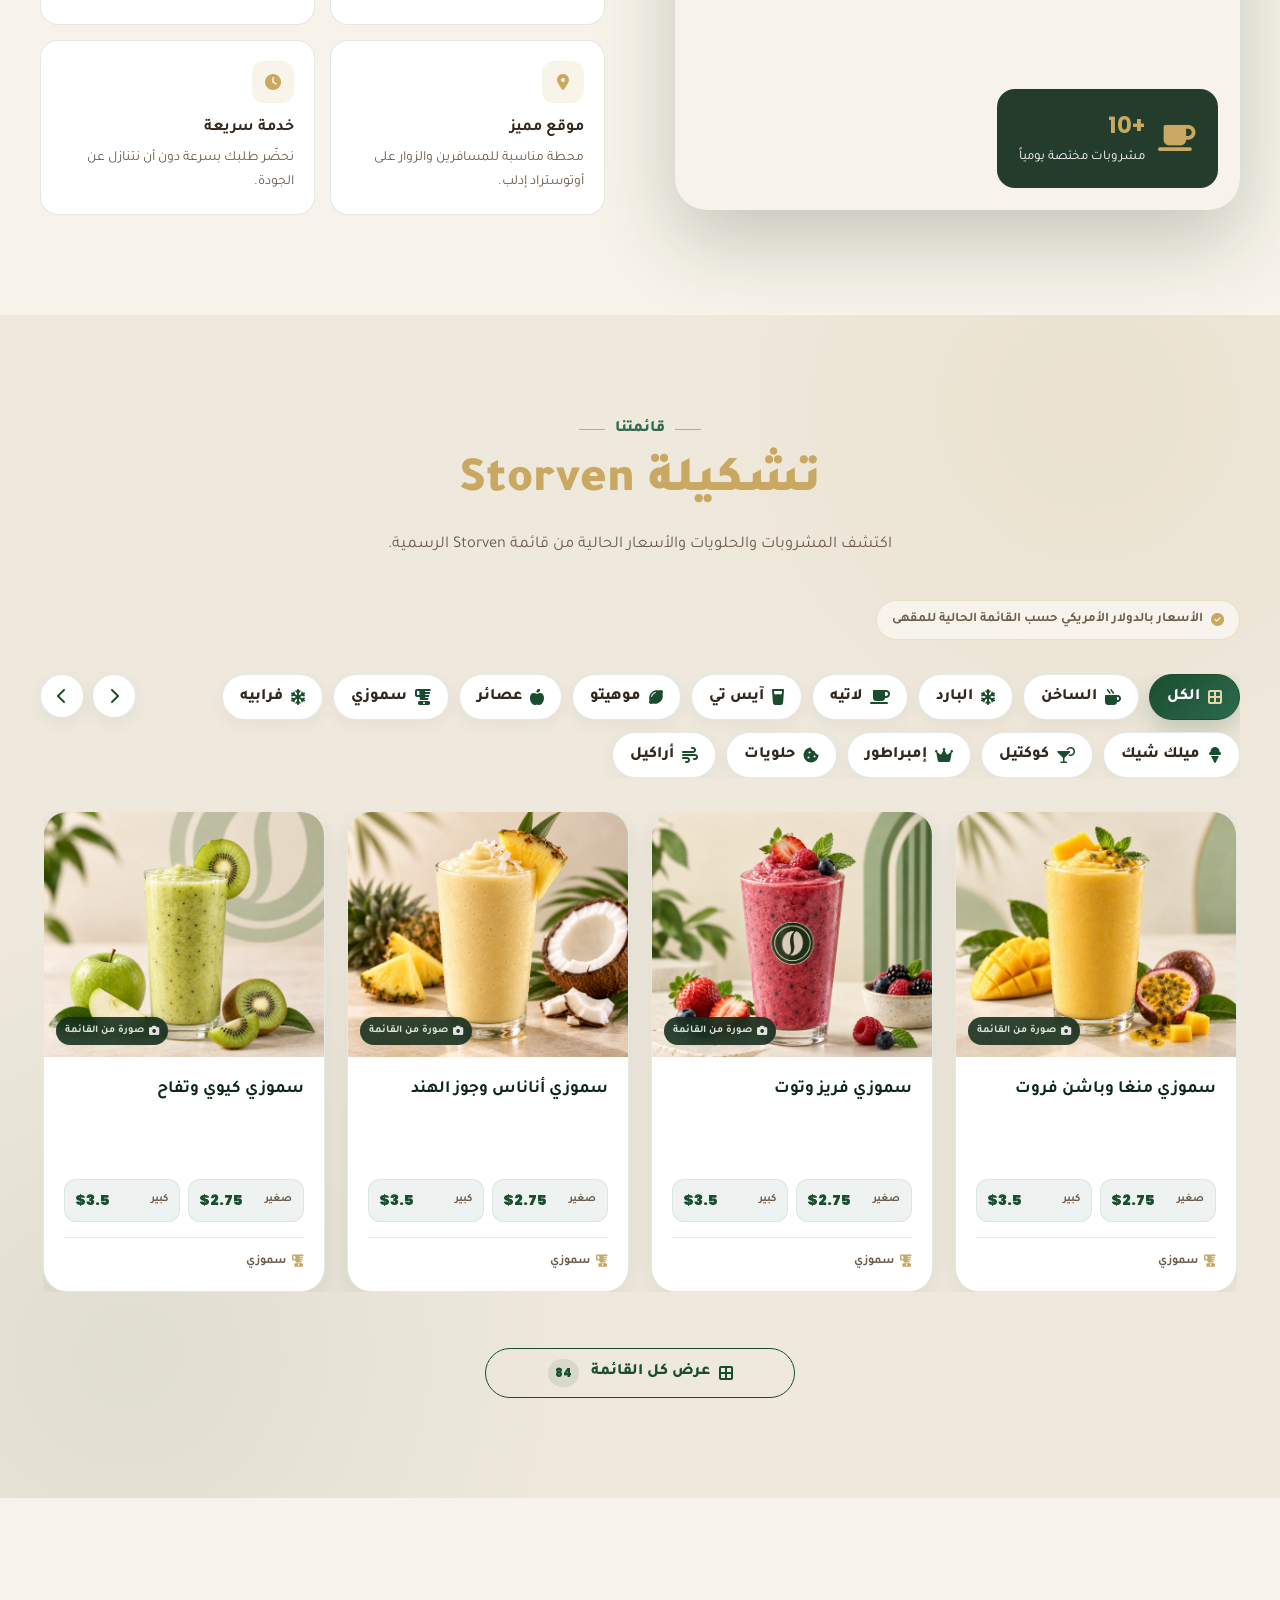
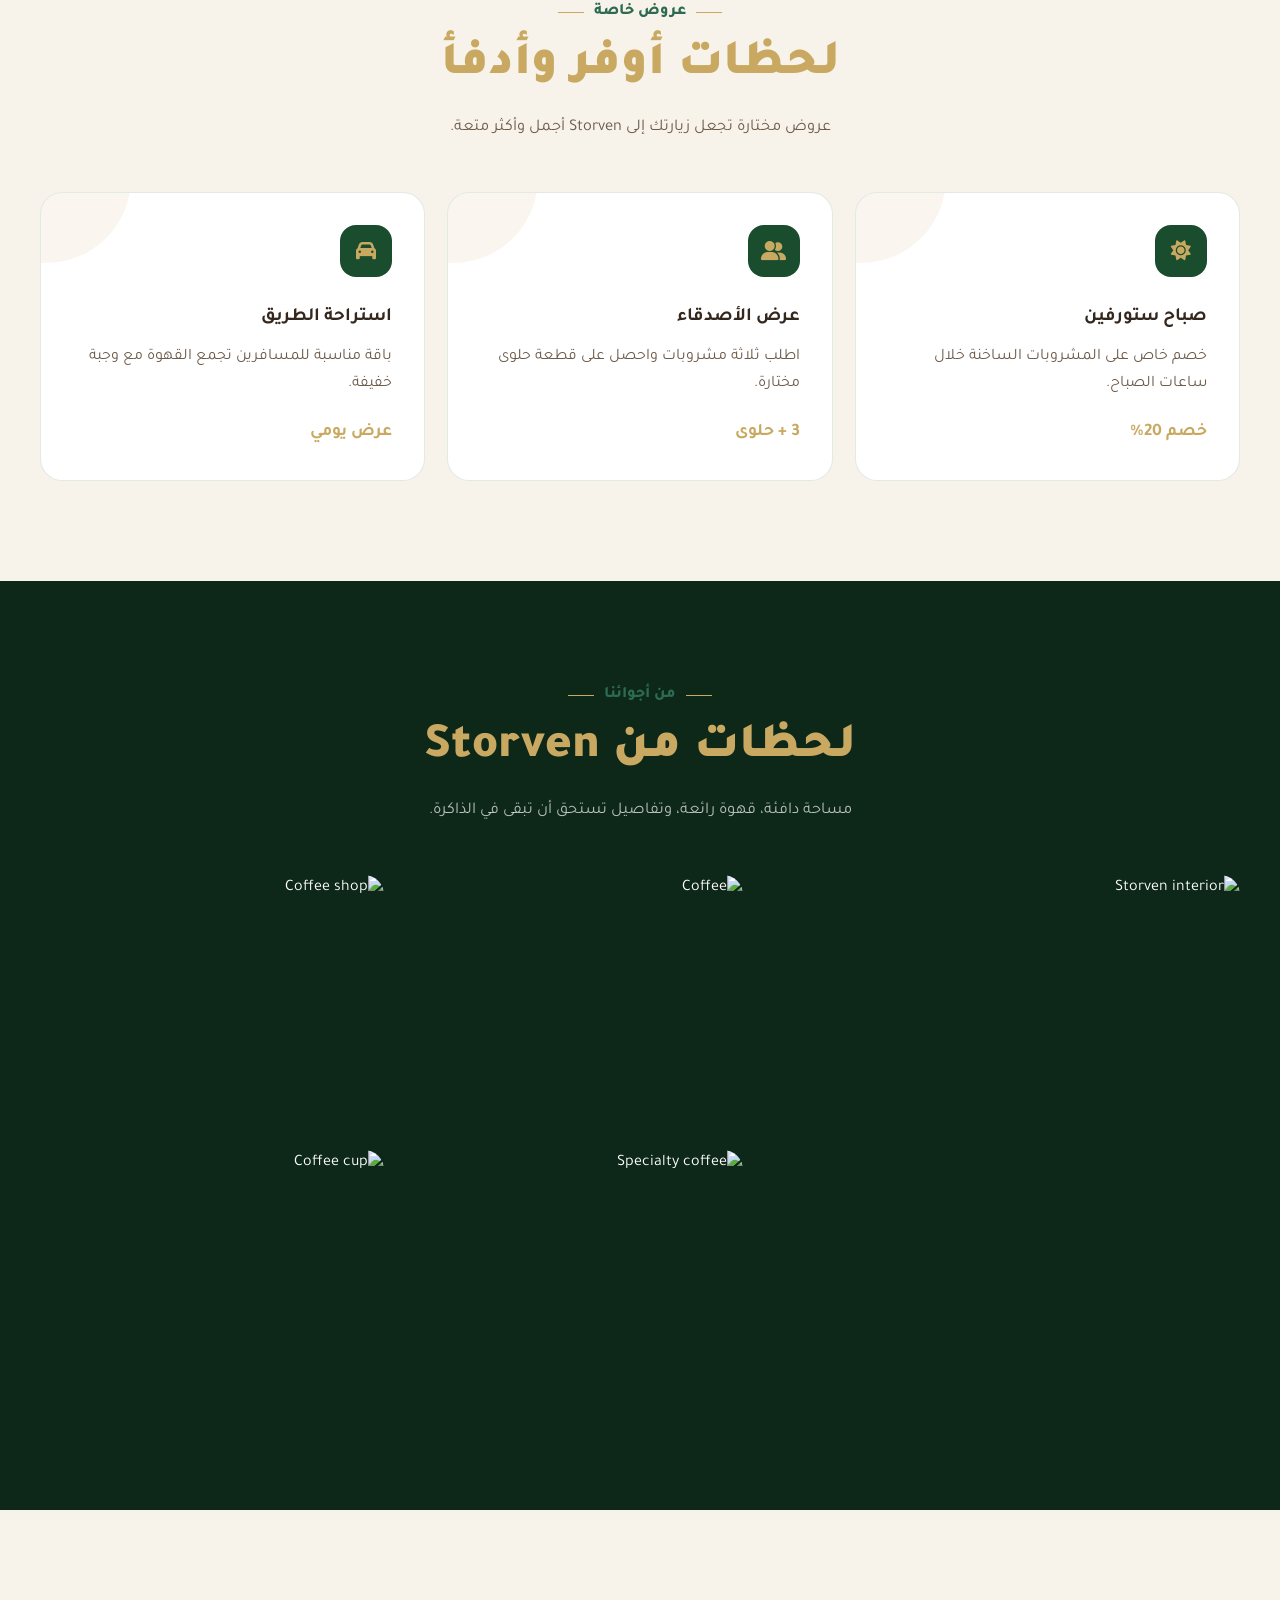
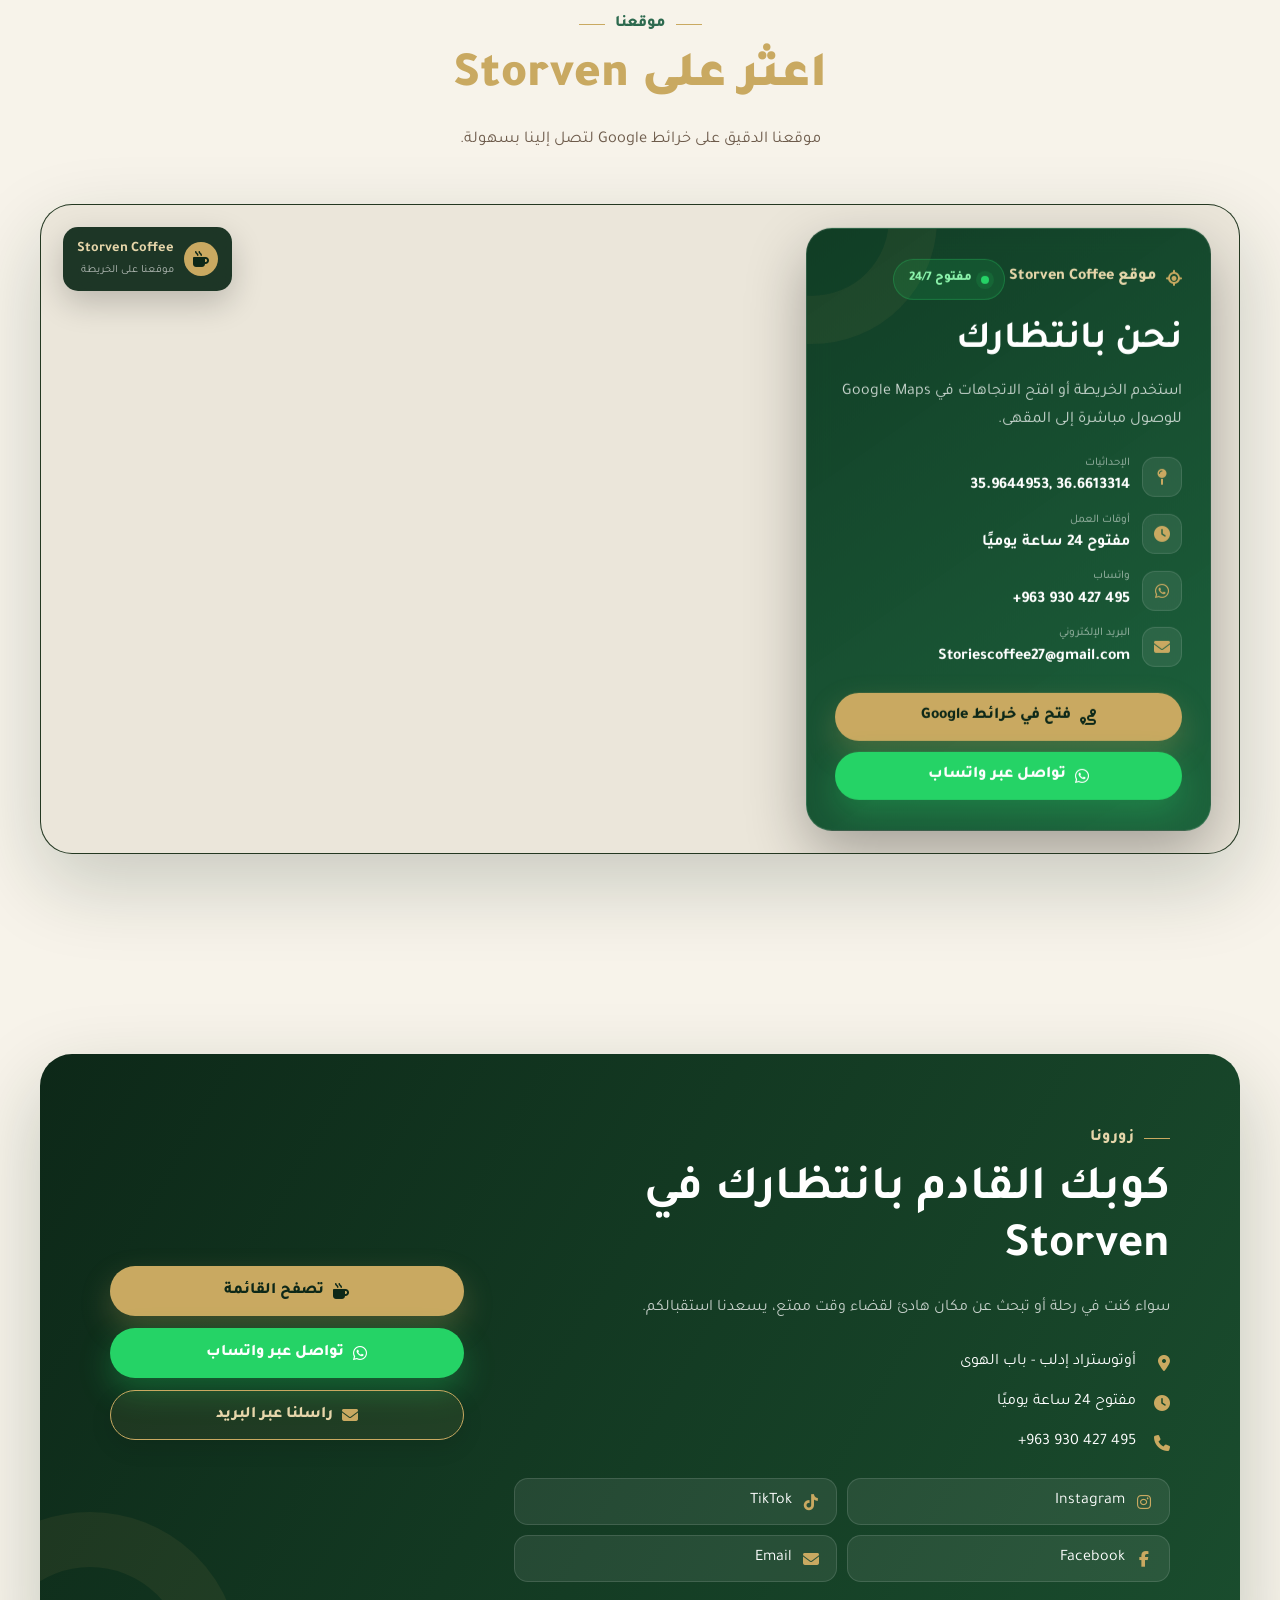
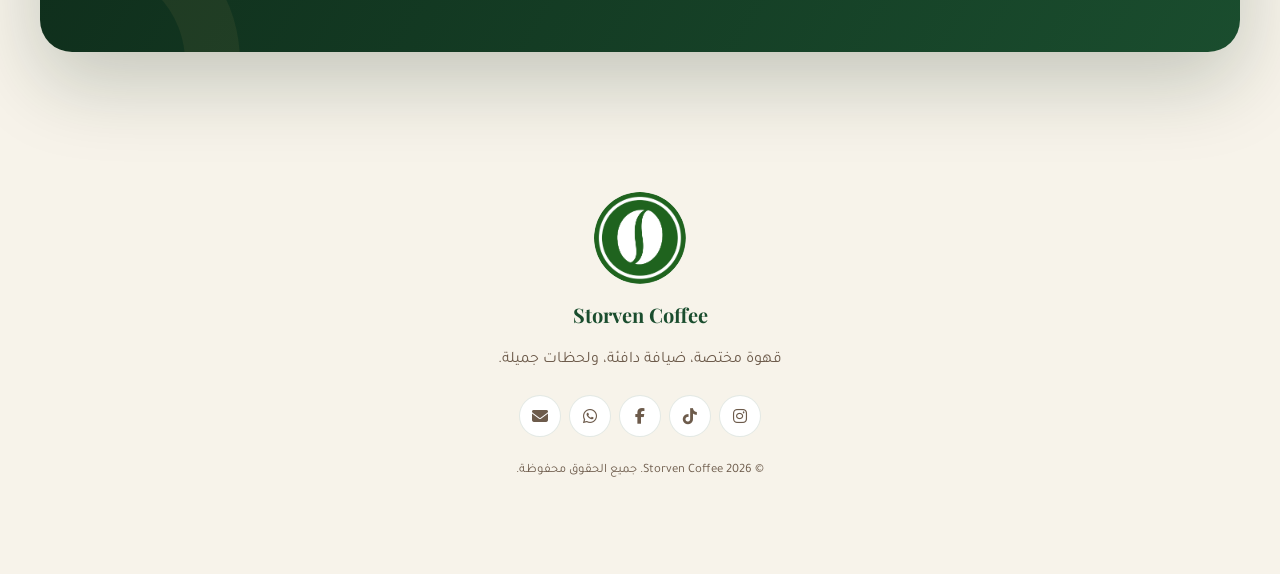
==== commit f252f263: "v21" ====
--- a/index.html
+++ b/index.html
@@ -4512,13 +4512,357 @@
                 font-size: .82rem;
             }
         }
+
+
+
+        /* =========================================================
+   STORVEN STORIES
+========================================================= */
+
+.stories-section {
+    padding: 22px 0 18px;
+    background: var(--bg-color);
+    border-bottom: 1px solid rgba(170, 138, 74, .12);
+}
+
+.stories-header {
+    display: flex;
+    align-items: center;
+    justify-content: space-between;
+    gap: 20px;
+    margin-bottom: 16px;
+}
+
+.stories-header h3 {
+    margin: 3px 0 0;
+    font-size: 1.15rem;
+    color: var(--text-color);
+}
+
+.stories-kicker {
+    color: var(--gold);
+    font-size: .76rem;
+    font-weight: 800;
+    text-transform: uppercase;
+    letter-spacing: .08em;
+}
+
+.stories-header > i {
+    font-size: 1.35rem;
+    color: var(--primary);
+}
+
+.stories-scroll {
+    display: flex;
+    align-items: flex-start;
+    gap: 17px;
+
+    overflow-x: auto;
+    overflow-y: hidden;
+
+    padding: 4px 2px 12px;
+
+    scrollbar-width: thin;
+    scroll-behavior: smooth;
+}
+
+.story-item {
+    flex: 0 0 auto;
+
+    width: 92px;
+
+    border: 0;
+    background: transparent;
+
+    cursor: pointer;
+
+    display: flex;
+    flex-direction: column;
+    align-items: center;
+
+    gap: 8px;
+
+    font-family: inherit;
+}
+
+.story-circle {
+    position: relative;
+
+    width: 82px;
+    height: 82px;
+
+    border-radius: 50%;
+
+    padding: 3px;
+
+    background:
+        linear-gradient(
+            135deg,
+            #d7b46a,
+            #14583e,
+            #d7b46a
+        );
+
+    box-shadow: 0 7px 20px rgba(0, 0, 0, .12);
+
+    transition:
+        transform .25s ease,
+        box-shadow .25s ease;
+}
+
+.story-circle::before {
+    content: "";
+
+    position: absolute;
+    inset: 3px;
+
+    border: 3px solid var(--bg-color);
+    border-radius: inherit;
+
+    z-index: 2;
+
+    pointer-events: none;
+}
+
+.story-circle video {
+    width: 100%;
+    height: 100%;
+
+    border-radius: 50%;
+
+    object-fit: cover;
+
+    display: block;
+
+    background: #173d30;
+}
+
+.story-play {
+    position: absolute;
+
+    left: 50%;
+    top: 50%;
+
+    transform: translate(-50%, -50%);
+
+    width: 28px;
+    height: 28px;
+
+    border-radius: 50%;
+
+    background: rgba(18, 69, 49, .88);
+
+    color: #fff;
+
+    display: grid;
+    place-items: center;
+
+    z-index: 4;
+
+    font-size: .65rem;
+
+    box-shadow: 0 4px 14px rgba(0,0,0,.25);
+}
+
+.story-item:hover .story-circle {
+    transform: translateY(-4px) scale(1.03);
+
+    box-shadow:
+        0 10px 28px rgba(0, 0, 0, .18);
+}
+
+.story-title {
+    width: 100%;
+
+    font-size: .75rem;
+    font-weight: 800;
+
+    color: var(--text-color);
+
+    white-space: nowrap;
+    overflow: hidden;
+    text-overflow: ellipsis;
+
+    text-align: center;
+}
+
+
+/* STORY VIDEO MODAL */
+
+.story-modal {
+    position: fixed;
+
+    inset: 0;
+
+    background: rgba(4, 15, 11, .88);
+
+    backdrop-filter: blur(12px);
+
+    z-index: 99999;
+
+    display: none;
+
+    align-items: center;
+    justify-content: center;
+
+    padding: 18px;
+}
+
+.story-modal.active {
+    display: flex;
+}
+
+.story-modal-content {
+    position: relative;
+
+    width: min(390px, 94vw);
+
+    border-radius: 24px;
+
+    overflow: hidden;
+
+    background: #080808;
+
+    box-shadow:
+        0 25px 80px rgba(0,0,0,.5);
+}
+
+.story-modal-video {
+    display: block;
+
+    width: 100%;
+    max-height: 86vh;
+
+    aspect-ratio: 9 / 16;
+
+    object-fit: contain;
+
+    background: #000;
+}
+
+.story-modal-close {
+    position: absolute;
+
+    top: 12px;
+    right: 12px;
+
+    z-index: 10;
+
+    width: 38px;
+    height: 38px;
+
+    border: 0;
+    border-radius: 50%;
+
+    background: rgba(0,0,0,.62);
+
+    color: #fff;
+
+    display: grid;
+    place-items: center;
+
+    cursor: pointer;
+
+    font-size: 1rem;
+}
+
+.story-modal-title {
+    position: absolute;
+
+    left: 15px;
+    bottom: 15px;
+
+    max-width: calc(100% - 30px);
+
+    padding: 8px 12px;
+
+    border-radius: 50px;
+
+    background: rgba(0,0,0,.58);
+
+    color: #fff;
+
+    font-size: .82rem;
+    font-weight: 800;
+}
+
+
+@media (max-width: 768px) {
+
+    .stories-section {
+        padding: 15px 0 11px;
+    }
+
+    .stories-header {
+        margin-bottom: 12px;
+    }
+
+    .stories-header h3 {
+        font-size: 1rem;
+    }
+
+    .stories-scroll {
+        gap: 12px;
+    }
+
+    .story-item {
+        width: 76px;
+    }
+
+    .story-circle {
+        width: 70px;
+        height: 70px;
+    }
+
+    .story-title {
+        font-size: .68rem;
+    }
+}
+
+
     </style>
 </head>
 
 
+
+
+
 <body>
 
 
+<!-- =========================================================
+     STORY VIDEO MODAL
+========================================================= -->
+
+<div class="story-modal" id="storyModal">
+
+    <div class="story-modal-content">
+
+        <button
+            class="story-modal-close"
+            id="storyModalClose"
+            aria-label="Close">
+
+            <i class="fa-solid fa-xmark"></i>
+
+        </button>
+
+        <video
+            id="storyModalVideo"
+            class="story-modal-video"
+            controls
+            playsinline
+            preload="metadata">
+        </video>
+
+        <div
+            class="story-modal-title"
+            id="storyModalTitle">
+        </div>
+
+    </div>
+
+</div>
     <!-- =========================================================
      LOADER
 ========================================================= -->
@@ -4680,7 +5024,168 @@
 
     </header>
 
-
+<!-- =========================================================
+     STORVEN STORIES
+========================================================= -->
+
+<section class="stories-section" aria-label="Storven Stories">
+
+    <div class="container">
+
+        <div class="stories-header">
+            <div>
+                <span class="stories-kicker">Storven Moments</span>
+                <h3>لقطات من ستورفين</h3>
+            </div>
+
+            <i class="fa-brands fa-instagram"></i>
+        </div>
+
+
+        <div class="stories-scroll">
+
+            <button class="story-item"
+                data-video="assets/videos/stories/story-01.mp4"
+                data-title-ar="أجواء ستورفين"
+                data-title-en="Storven Vibes">
+
+                <span class="story-circle">
+                    <video
+                        src="assets/videos/stories/story-01.mp4#t=0.1"
+                        muted
+                        playsinline
+                        preload="metadata">
+                    </video>
+
+                    <span class="story-play">
+                        <i class="fa-solid fa-play"></i>
+                    </span>
+                </span>
+
+                <span class="story-title">أجواء ستورفين</span>
+
+            </button>
+
+
+            <button class="story-item"
+                data-video="assets/videos/stories/story-02.mp4"
+                data-title-ar="لحظات القهوة"
+                data-title-en="Coffee Moments">
+
+                <span class="story-circle">
+                    <video
+                        src="assets/videos/stories/story-02.mp4#t=0.1"
+                        muted
+                        playsinline
+                        preload="metadata">
+                    </video>
+
+                    <span class="story-play">
+                        <i class="fa-solid fa-play"></i>
+                    </span>
+                </span>
+
+                <span class="story-title">لحظات القهوة</span>
+
+            </button>
+
+
+            <button class="story-item"
+                data-video="assets/videos/stories/story-03.mp4"
+                data-title-ar="مشروباتنا"
+                data-title-en="Our Drinks">
+
+                <span class="story-circle">
+                    <video
+                        src="assets/videos/stories/story-03.mp4#t=0.1"
+                        muted
+                        playsinline
+                        preload="metadata">
+                    </video>
+
+                    <span class="story-play">
+                        <i class="fa-solid fa-play"></i>
+                    </span>
+                </span>
+
+                <span class="story-title">مشروباتنا</span>
+
+            </button>
+
+
+            <button class="story-item"
+                data-video="assets/videos/stories/story-04.mp4"
+                data-title-ar="حلويات ستورفين"
+                data-title-en="Storven Desserts">
+
+                <span class="story-circle">
+                    <video
+                        src="assets/videos/stories/story-04.mp4#t=0.1"
+                        muted
+                        playsinline
+                        preload="metadata">
+                    </video>
+
+                    <span class="story-play">
+                        <i class="fa-solid fa-play"></i>
+                    </span>
+                </span>
+
+                <span class="story-title">حلويات ستورفين</span>
+
+            </button>
+
+
+            <button class="story-item"
+                data-video="assets/videos/stories/story-05.mp4"
+                data-title-ar="خلف الكواليس"
+                data-title-en="Behind The Scenes">
+
+                <span class="story-circle">
+                    <video
+                        src="assets/videos/stories/story-05.mp4#t=0.1"
+                        muted
+                        playsinline
+                        preload="metadata">
+                    </video>
+
+                    <span class="story-play">
+                        <i class="fa-solid fa-play"></i>
+                    </span>
+                </span>
+
+                <span class="story-title">خلف الكواليس</span>
+
+            </button>
+
+
+            <button class="story-item"
+                data-video="assets/videos/stories/story-06.mp4"
+                data-title-ar="ليالي ستورفين"
+                data-title-en="Storven Nights">
+
+                <span class="story-circle">
+                    <video
+                        src="assets/videos/stories/story-06.mp4#t=0.1"
+                        muted
+                        playsinline
+                        preload="metadata">
+                    </video>
+
+                    <span class="story-play">
+                        <i class="fa-solid fa-play"></i>
+                    </span>
+                </span>
+
+                <span class="story-title">ليالي ستورفين</span>
+
+            </button>
+
+        </div>
+
+    </div>
+
+</section>
 
     <!-- =========================================================
      HERO
@@ -9717,9 +10222,114 @@
 
         }
 
+
+
+
+       
+(function () {
+
+    const modal =
+        document.getElementById("storyModal");
+
+    const modalVideo =
+        document.getElementById("storyModalVideo");
+
+    const modalTitle =
+        document.getElementById("storyModalTitle");
+
+    const closeBtn =
+        document.getElementById("storyModalClose");
+
+
+    document.querySelectorAll(".story-item")
+        .forEach(item => {
+
+            item.addEventListener("click", () => {
+
+                const video =
+                    item.dataset.video;
+
+                const language =
+                    localStorage.getItem("storven-language") || "ar";
+
+                const title =
+                    language === "en"
+                        ? item.dataset.titleEn
+                        : item.dataset.titleAr;
+
+
+                modalVideo.src = video;
+
+                modalTitle.textContent = title;
+
+                modal.classList.add("active");
+
+                document.body.style.overflow = "hidden";
+
+
+                modalVideo.play()
+                    .catch(() => {
+                        /* User can press play manually */
+                    });
+
+            });
+
+        });
+
+
+    function closeStory() {
+
+        modalVideo.pause();
+
+        modalVideo.removeAttribute("src");
+
+        modalVideo.load();
+
+        modal.classList.remove("active");
+
+        document.body.style.overflow = "";
+
+    }
+
+
+    closeBtn.addEventListener(
+        "click",
+        closeStory
+    );
+
+
+    modal.addEventListener(
+        "click",
+        event => {
+
+            if (event.target === modal) {
+                closeStory();
+            }
+
+        }
+    );
+
+
+    document.addEventListener(
+        "keydown",
+        event => {
+
+            if (
+                event.key === "Escape" &&
+                modal.classList.contains("active")
+            ) {
+
+                closeStory();
+
+            }
+
+        }
+    );
+
+})();
+
     </script>
 
-
 </body>
 
 </html>
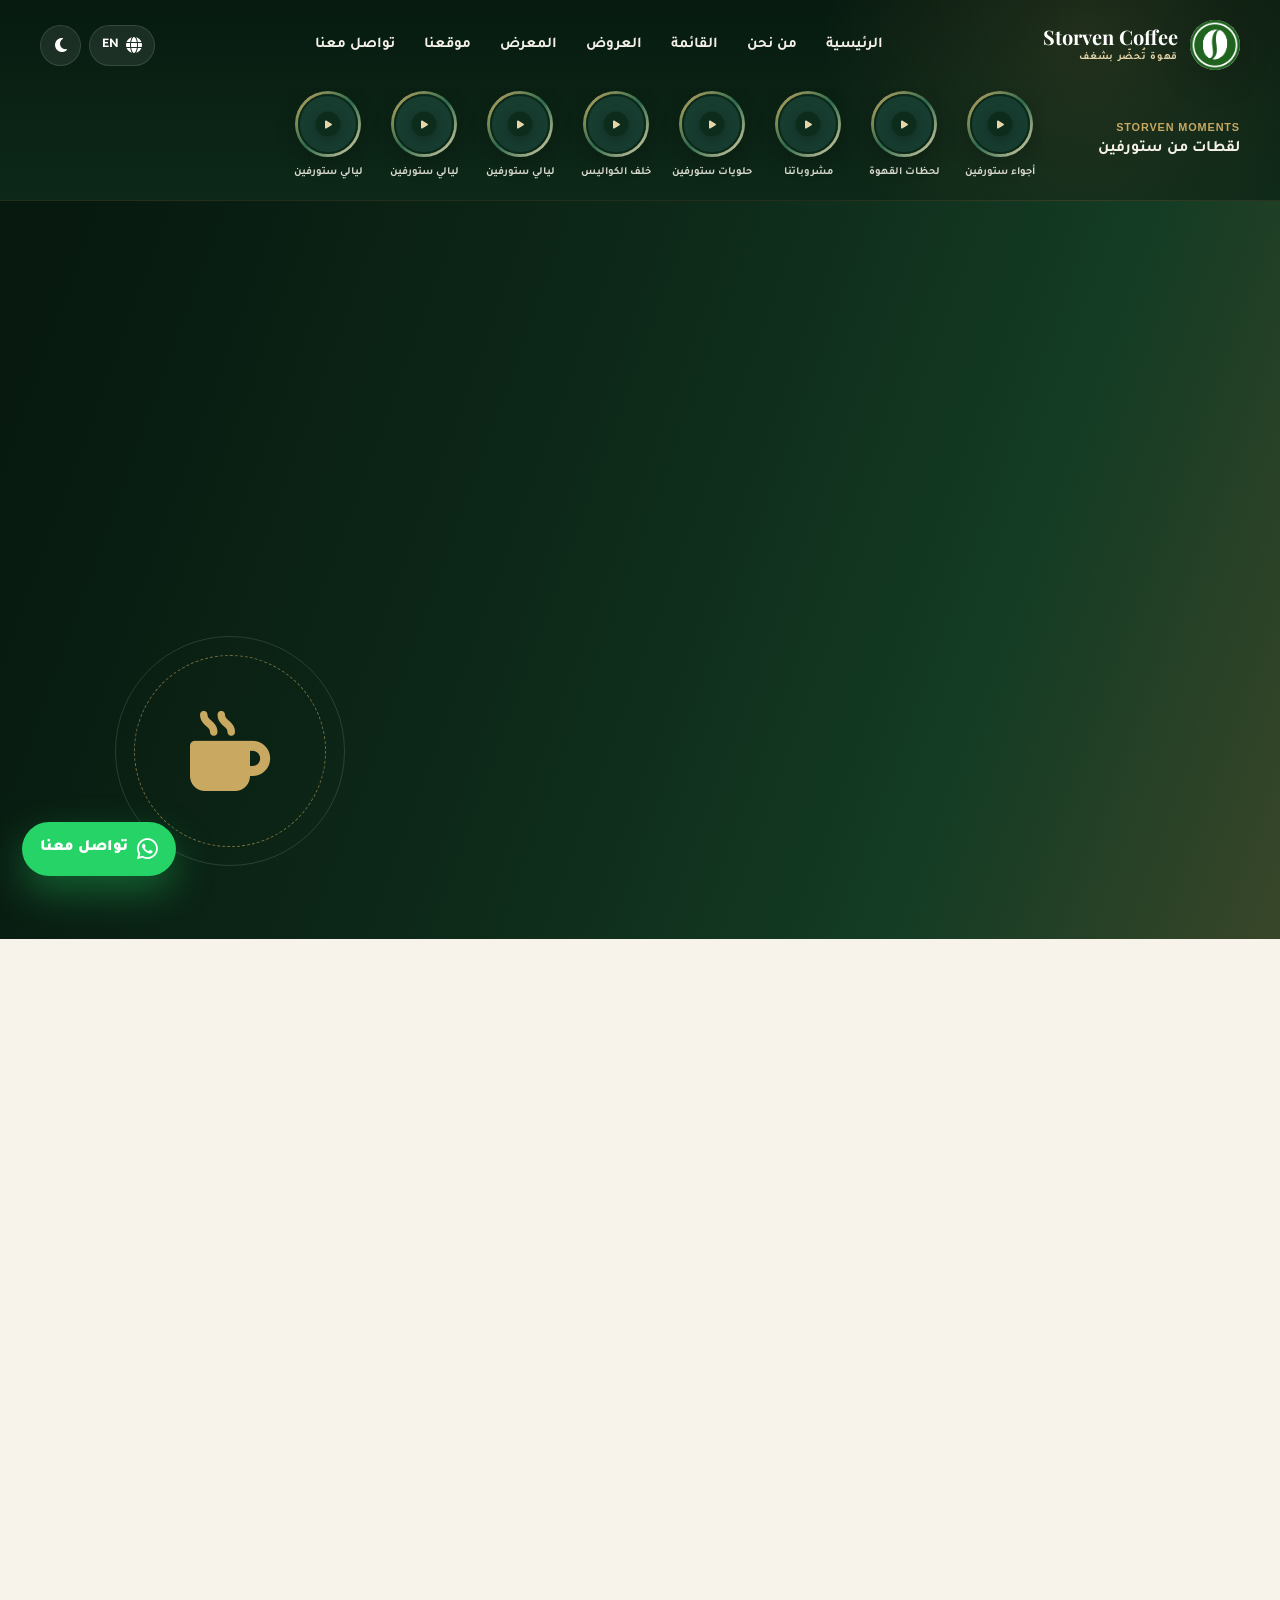
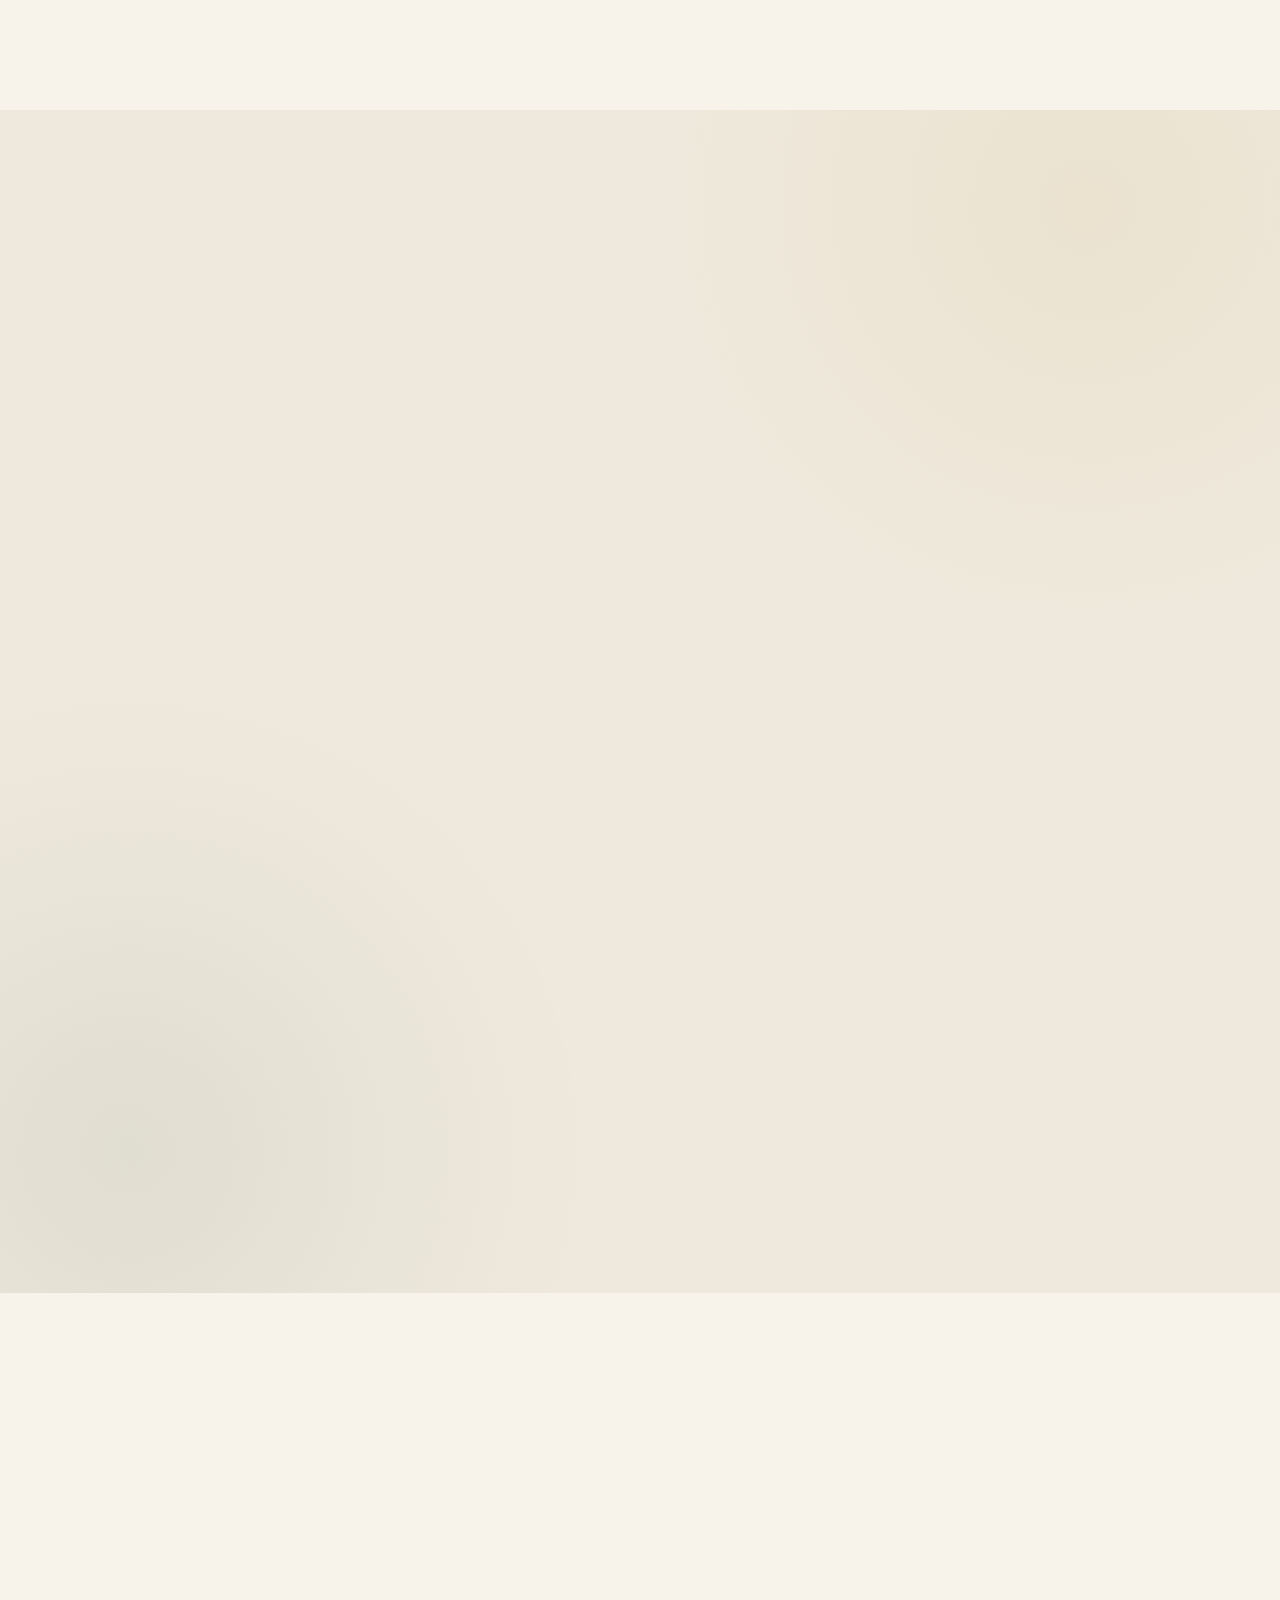
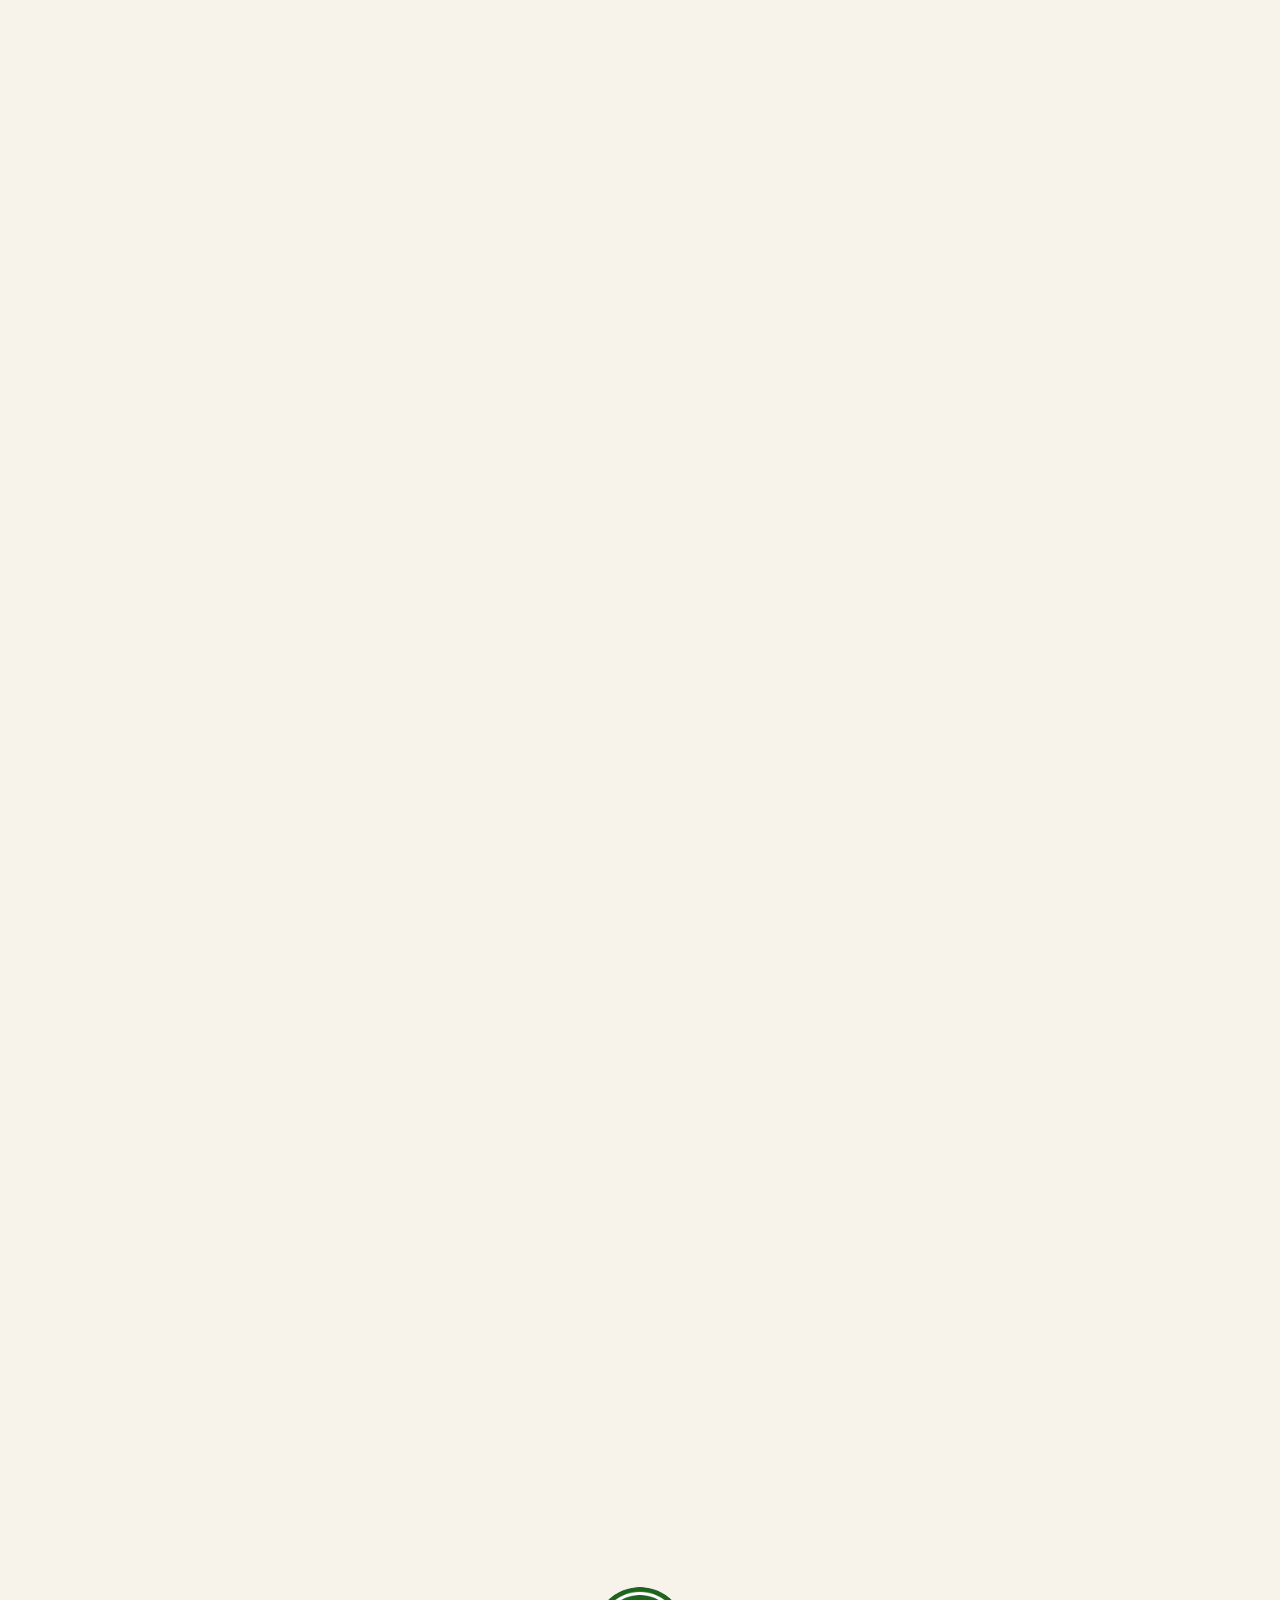
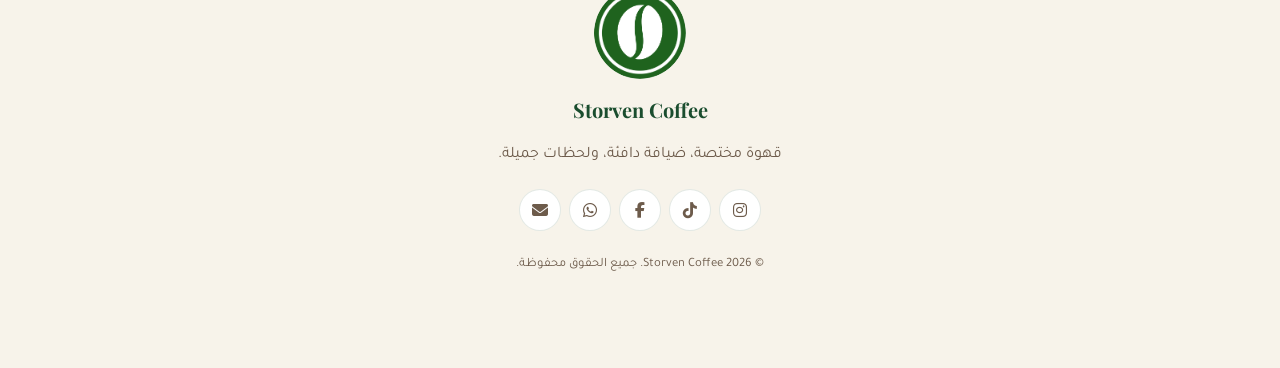
==== commit 8aa28477: "v20" ====
--- a/index.html
+++ b/index.html
@@ -1318,7 +1318,7 @@
         }
 
         .product-visual-fallback small {
-            color: rgba(255, 255, 255, .62);
+            color: rgba(255,255,255,.62);
             font-size: .72rem;
         }
 
@@ -1347,7 +1347,7 @@
             padding: 5px 9px;
             border-radius: 999px;
             background: rgba(13, 40, 24, .85);
-            color: rgba(255, 255, 255, .86);
+            color: rgba(255,255,255,.86);
             backdrop-filter: blur(8px);
             font-size: .65rem;
             font-weight: 700;
@@ -1378,7 +1378,7 @@
             color: var(--cream);
         }
 
-        .menu-body>p {
+        .menu-body > p {
             color: var(--text-soft);
             font-size: .82rem;
             line-height: 1.6;
@@ -1407,8 +1407,8 @@
         }
 
         html[data-theme="dark"] .price-chip {
-            background: rgba(255, 255, 255, .055);
-            border-color: rgba(255, 255, 255, .08);
+            background: rgba(255,255,255,.055);
+            border-color: rgba(255,255,255,.08);
         }
 
         .price-chip small {
@@ -1470,7 +1470,7 @@
             padding-inline: 7px;
             margin-inline-start: 3px;
             border-radius: 999px;
-            background: rgba(26, 77, 46, .10);
+            background: rgba(26,77,46,.10);
             color: var(--green-main);
             font-family: "Poppins", sans-serif;
             font-size: .7rem;
@@ -1479,7 +1479,7 @@
 
         html[data-theme="dark"] .menu-count-badge {
             color: var(--gold);
-            background: rgba(201, 169, 97, .12);
+            background: rgba(201,169,97,.12);
         }
 
         /* pagination */
@@ -1536,9 +1536,9 @@
         }
 
         .modal-search:focus {
-            border-color: rgba(201, 169, 97, .8);
+            border-color: rgba(201,169,97,.8);
             background: var(--surface);
-            box-shadow: 0 0 0 4px rgba(201, 169, 97, .10);
+            box-shadow: 0 0 0 4px rgba(201,169,97,.10);
         }
 
         .modal-empty {
@@ -2888,70 +2888,72 @@
         }
 
 
-        /* ==========================================
+/* ==========================================
    PREMIUM LOCATION CARD - DESKTOP
 ========================================== */
 
-        .location-card {
-
-            position: relative;
-
-            min-height: 650px;
-
-            border-radius: 32px;
-
-            overflow: hidden;
-
-            background: var(--green-dark);
-
-            box-shadow:
-                0 30px 80px rgba(13, 40, 24, .20);
-
-            border:
-                1px solid rgba(201, 169, 97, .12);
-        }
-
-
-        .location-info {
-
-            position: absolute;
-
-            z-index: 5;
-
-            top: 50%;
-            right: 28px;
-            left: auto;
-
-            transform: translateY(-50%);
-
-            width: 405px;
-
-            max-width: calc(100% - 56px);
-
-            /* مهم جداً */
-            max-height: none;
-            overflow: hidden;
-
-            padding: 30px 28px;
-
-            border-radius: 26px;
-
-            color: #ffffff;
-
-            background:
-                linear-gradient(145deg,
-                    rgba(9, 55, 31, .97),
-                    rgba(18, 92, 52, .95));
-
-            backdrop-filter: blur(14px);
-            -webkit-backdrop-filter: blur(14px);
-
-            box-shadow:
-                0 24px 60px rgba(0, 0, 0, .30);
-
-            border:
-                1px solid rgba(255, 255, 255, .10);
-        }
+.location-card {
+
+    position: relative;
+
+    min-height: 650px;
+
+    border-radius: 32px;
+
+    overflow: hidden;
+
+    background: var(--green-dark);
+
+    box-shadow:
+        0 30px 80px rgba(13, 40, 24, .20);
+
+    border:
+        1px solid rgba(201, 169, 97, .12);
+}
+
+
+.location-info {
+
+    position: absolute;
+
+    z-index: 5;
+
+    top: 50%;
+    right: 28px;
+    left: auto;
+
+    transform: translateY(-50%);
+
+    width: 405px;
+
+    max-width: calc(100% - 56px);
+
+    /* مهم جداً */
+    max-height: none;
+    overflow: hidden;
+
+    padding: 30px 28px;
+
+    border-radius: 26px;
+
+    color: #ffffff;
+
+    background:
+        linear-gradient(
+            145deg,
+            rgba(9, 55, 31, .97),
+            rgba(18, 92, 52, .95)
+        );
+
+    backdrop-filter: blur(14px);
+    -webkit-backdrop-filter: blur(14px);
+
+    box-shadow:
+        0 24px 60px rgba(0, 0, 0, .30);
+
+    border:
+        1px solid rgba(255, 255, 255, .10);
+}
 
         .location-info::before {
 
@@ -3000,52 +3002,52 @@
 
         .location-info h3 {
 
-
-            position: relative;
-
-            z-index: 2;
-
-            color: #ffffff;
-
-            font-size: clamp(1.8rem, 3vw, 2.55rem);
-
-            line-height: 1.25;
-
-            margin-bottom: 12px;
+           
+    position: relative;
+
+    z-index: 2;
+
+    color: #ffffff;
+
+    font-size: clamp(1.8rem, 3vw, 2.55rem);
+
+    line-height: 1.25;
+
+    margin-bottom: 12px;
         }
 
         .location-info>p {
 
-            position: relative;
-
-            z-index: 2;
-
-            color: rgba(255, 255, 255, .78);
-
-            margin-bottom: 20px;
-
-            line-height: 1.75;
+               position: relative;
+
+    z-index: 2;
+
+    color: rgba(255,255,255,.78);
+
+    margin-bottom: 20px;
+
+    line-height: 1.75;
         }
 
         .location-details {
 
-            position: relative;
-
-            z-index: 2;
+             position: relative;
+
+    z-index: 2;
+
+    display: flex;
+
+    flex-direction: column;
+
+    gap: 10px;
+
+    margin-bottom: 22px;
+        }
+
+        .location-detail {
 
             display: flex;
 
-            flex-direction: column;
-
-            gap: 10px;
-
-            margin-bottom: 22px;
-        }
-
-        .location-detail {
-
-            display: flex;
-
             align-items: center;
 
             gap: 12px;
@@ -3053,11 +3055,11 @@
 
         .location-detail-icon {
 
-
-            width: 40px;
-            height: 40px;
-
-            flex: 0 0 40px;
+            
+    width: 40px;
+    height: 40px;
+
+    flex: 0 0 40px;
 
             border-radius: 13px;
 
@@ -3074,24 +3076,24 @@
 
         .location-actions {
 
-            position: relative;
-
-            z-index: 2;
-
-            display: grid;
-
-            grid-template-columns: 1fr;
-
-            gap: 10px;
-        }
-
-
-        .location-actions .btn {
-
-            width: 100%;
-
-            min-height: 48px;
-        }
+    position: relative;
+
+    z-index: 2;
+
+    display: grid;
+
+    grid-template-columns: 1fr;
+
+    gap: 10px;
+}
+
+
+.location-actions .btn {
+
+    width: 100%;
+
+    min-height: 48px;
+}
 
         .location-detail-text {
 
@@ -3132,11 +3134,24 @@
             gap: 11px;
         }
 
-        .map-wrap {
-
+      .map-wrap {
+
+    position: absolute;
+
+    z-index: 1;
+
+    inset: 0;
+
+    width: 100%;
+    height: 100%;
+
+    min-height: 570px;
+
+    background: #ebe6da;
+}
+
+        .map-wrap iframe {
             position: absolute;
-
-            z-index: 1;
 
             inset: 0;
 
@@ -3145,58 +3160,44 @@
 
             min-height: 570px;
 
-            background: #ebe6da;
-        }
-
-        .map-wrap iframe {
-            position: absolute;
-
-            inset: 0;
-
-            width: 100%;
-            height: 100%;
-
-            min-height: 570px;
-
             border: 0;
 
             display: block;
         }
 
-        .map-badge {
-
-            position: absolute;
-
-            top: 22px;
-
-            left: 22px;
-            right: auto;
-
-            z-index: 3;
-
-            display: flex;
-
-            align-items: center;
-
-            gap: 10px;
-
-            padding: 10px 14px;
-
-            border-radius: 15px;
-
-            background: rgba(13, 40, 24, .93);
-
-            backdrop-filter: blur(12px);
-
-            color: white;
-
-            box-shadow:
-                0 12px 32px rgba(0, 0, 0, .20);
-
-            pointer-events: none;
-        }
-
-        .map-badge i {
+.map-badge {
+
+    position: absolute;
+
+    top: 22px;
+
+    left: 22px;
+    right: auto;
+
+    z-index: 3;
+
+    display: flex;
+
+    align-items: center;
+
+    gap: 10px;
+
+    padding: 10px 14px;
+
+    border-radius: 15px;
+
+    background: rgba(13, 40, 24, .93);
+
+    backdrop-filter: blur(12px);
+
+    color: white;
+
+    box-shadow:
+        0 12px 32px rgba(0, 0, 0, .20);
+
+    pointer-events: none;
+} 
+       .map-badge i {
 
             width: 34px;
             height: 34px;
@@ -4211,234 +4212,236 @@
    Desktop design stays unchanged
    ============================================================== */
 
-        @media (max-width: 768px) {
-
-            /* الحاوية الرئيسية */
-
-            .location-card {
-
-                display: flex;
-
-                flex-direction: column;
-
-                min-height: auto;
-
-                overflow: hidden;
-
-                background: var(--surface);
-
-                border-radius: 26px;
-
-                border: 1px solid var(--border);
-
-                box-shadow:
-                    0 18px 45px rgba(13, 40, 24, .16);
-            }
-
-
-            /* إلغاء Overlay الخاص بالديسكتوب */
-
-            .location-card::after {
-
-                display: none;
-            }
-
-
-            /* =========================================
+@media (max-width: 768px) {
+
+    /* الحاوية الرئيسية */
+
+    .location-card {
+
+        display: flex;
+
+        flex-direction: column;
+
+        min-height: auto;
+
+        overflow: hidden;
+
+        background: var(--surface);
+
+        border-radius: 26px;
+
+        border: 1px solid var(--border);
+
+        box-shadow:
+            0 18px 45px rgba(13, 40, 24, .16);
+    }
+
+
+    /* إلغاء Overlay الخاص بالديسكتوب */
+
+    .location-card::after {
+
+        display: none;
+    }
+
+
+    /* =========================================
        معلومات المقهى
        ========================================= */
 
-            .location-info {
-
-                position: relative;
-
-                z-index: 2;
-
-                top: auto;
-
-                right: auto;
-                left: auto;
-
-                transform: none;
-
-                order: 1;
-
-                width: 100%;
-                max-width: none;
-
-                max-height: none;
-
-                margin: 0;
-
-                padding: 30px 22px;
-
-                border-radius: 0;
-
-                overflow: hidden;
-
-                box-shadow: none;
-            }
-
-
-            .location-info h3 {
-
-                color: #ffffff;
-
-                font-size: 2rem;
-            }
-
-
-            /* =========================================
+    .location-info {
+
+        position: relative;
+
+        z-index: 2;
+
+        top: auto;
+
+        right: auto;
+        left: auto;
+
+        transform: none;
+
+        order: 1;
+
+        width: 100%;
+        max-width: none;
+
+        max-height: none;
+
+        margin: 0;
+
+        padding: 30px 22px;
+
+        border-radius: 0;
+
+        overflow: hidden;
+
+        box-shadow: none;
+    }
+
+
+    .location-info h3 {
+
+        color: #ffffff;
+
+        font-size: 2rem;
+    }
+
+
+    /* =========================================
        الخريطة أسفل المعلومات
        ========================================= */
 
-            .map-wrap {
-
-                position: relative;
-
-                z-index: 1;
-
-                inset: auto;
-
-                order: 2;
-
-                width: 100%;
-
-                height: 380px;
-
-                min-height: 380px;
-
-                border-radius: 0;
-
-                overflow: hidden;
-
-                box-shadow: none;
-            }
-
-
-            .map-wrap iframe {
-
-                position: absolute;
-
-                inset: 0;
-
-                width: 100%;
-                height: 100%;
-
-                min-height: 0;
-
-                border: 0;
-            }
-
-
-            /* البطاقة الصغيرة فوق الخريطة */
-
-            .map-badge {
-
-                top: 14px;
-
-                left: 14px;
-                right: auto;
-
-                max-width:
-                    calc(100% - 28px);
-            }
-
-
-            /* =========================================
+    .map-wrap {
+
+        position: relative;
+
+        z-index: 1;
+
+        inset: auto;
+
+        order: 2;
+
+        width: 100%;
+
+        height: 380px;
+
+        min-height: 380px;
+
+        border-radius: 0;
+
+        overflow: hidden;
+
+        box-shadow: none;
+    }
+
+
+    .map-wrap iframe {
+
+        position: absolute;
+
+        inset: 0;
+
+        width: 100%;
+        height: 100%;
+
+        min-height: 0;
+
+        border: 0;
+    }
+
+
+    /* البطاقة الصغيرة فوق الخريطة */
+
+    .map-badge {
+
+        top: 14px;
+
+        left: 14px;
+        right: auto;
+
+        max-width:
+            calc(100% - 28px);
+    }
+
+
+    /* =========================================
        أزرار الموقع
        ========================================= */
 
-            .location-actions {
-
-                display: grid;
-
-                grid-template-columns: 1fr;
-
-                gap: 10px;
-            }
-
-
-            .location-actions .btn {
-
-                width: 100%;
-
-                min-height: 50px;
-            }
-
-
-            /* =========================================
+    .location-actions {
+
+        display: grid;
+
+        grid-template-columns: 1fr;
+
+        gap: 10px;
+    }
+
+
+    .location-actions .btn {
+
+        width: 100%;
+
+        min-height: 50px;
+    }
+
+
+    /* =========================================
        تفاصيل الموقع
        ========================================= */
 
-            .location-details {
-
-                gap: 11px;
-
-                margin-bottom: 22px;
-            }
-
-
-            .location-detail {
-
-                width: 100%;
-            }
-
-
-            .location-detail-text strong,
-            .location-detail-text a {
-
-                word-break: break-word;
-            }
-
-        }
-
-
-
-        /* الهواتف الصغيرة */
-
-        @media (max-width: 520px) {
-
-            .location-card {
-
-                border-radius: 23px;
-            }
-
-
-            .location-info {
-
-                padding:
-                    27px 18px;
-            }
-
-
-            .location-info h3 {
-
-                font-size: 1.8rem;
-            }
-
-
-            .map-wrap {
-
-                height: 340px;
-
-                min-height: 340px;
-            }
-
-
-            .map-badge {
-
-                top: 12px;
-
-                left: 12px;
-            }
-
-        }
+    .location-details {
+
+        gap: 11px;
+
+        margin-bottom: 22px;
+    }
+
+
+    .location-detail {
+
+        width: 100%;
+    }
+
+
+    .location-detail-text strong,
+    .location-detail-text a {
+
+        word-break: break-word;
+    }
+
+}
+
+
+
+/* الهواتف الصغيرة */
+
+@media (max-width: 520px) {
+
+    .location-card {
+
+        border-radius: 23px;
+    }
+
+
+    .location-info {
+
+        padding:
+            27px 18px;
+    }
+
+
+    .location-info h3 {
+
+        font-size: 1.8rem;
+    }
+
+
+    .map-wrap {
+
+        height: 340px;
+
+        min-height: 340px;
+    }
+
+
+    .map-badge {
+
+        top: 12px;
+
+        left: 12px;
+    }
+
+}
+
+   
+    
 
         /* ==============================================================
-   MENU CATEGORIES - SHOW ALL IN TWO ROWS
-   ============================================================== */
-
+           MENU CATEGORIES - CLEAN WRAP
+           ============================================================== */
         .category-slider-wrap {
             width: 100%;
             min-width: 0;
@@ -4452,38 +4455,27 @@
 
         #categoryWrapper {
             display: flex !important;
-
             flex-wrap: wrap !important;
-
             justify-content: flex-start;
             align-items: center;
-
             gap: 12px 10px;
-
             width: 100% !important;
             height: auto !important;
-
             transform: none !important;
         }
 
         #categoryWrapper .swiper-slide {
             width: auto !important;
             height: auto !important;
-
             flex: 0 0 auto !important;
-
             margin: 0 !important;
         }
 
         .category-btn {
             min-width: auto;
             white-space: nowrap;
-
             padding: 0 17px;
         }
-
-
-        /* ترتيب شريط التصنيفات مع أسهم المنتجات */
 
         .menu-toolbar {
             align-items: flex-start;
@@ -4493,376 +4485,378 @@
             flex: 1;
         }
 
-
-        /* Mobile */
-
         @media (max-width: 768px) {
-
             #categoryWrapper {
                 justify-content: center;
-
                 gap: 9px 7px;
             }
 
             .category-btn {
                 min-height: 42px;
-
                 padding: 0 13px;
-
                 font-size: .82rem;
             }
         }
 
 
-
-        /* =========================================================
-   STORVEN STORIES
-========================================================= */
-
-.stories-section {
-    padding: 22px 0 18px;
-    background: var(--bg-color);
-    border-bottom: 1px solid rgba(170, 138, 74, .12);
-}
-
-.stories-header {
-    display: flex;
-    align-items: center;
-    justify-content: space-between;
-    gap: 20px;
-    margin-bottom: 16px;
-}
-
-.stories-header h3 {
-    margin: 3px 0 0;
-    font-size: 1.15rem;
-    color: var(--text-color);
-}
-
-.stories-kicker {
-    color: var(--gold);
-    font-size: .76rem;
-    font-weight: 800;
-    text-transform: uppercase;
-    letter-spacing: .08em;
-}
-
-.stories-header > i {
-    font-size: 1.35rem;
-    color: var(--primary);
-}
-
-.stories-scroll {
-    display: flex;
-    align-items: flex-start;
-    gap: 17px;
-
-    overflow-x: auto;
-    overflow-y: hidden;
-
-    padding: 4px 2px 12px;
-
-    scrollbar-width: thin;
-    scroll-behavior: smooth;
-}
-
-.story-item {
-    flex: 0 0 auto;
-
-    width: 92px;
-
-    border: 0;
-    background: transparent;
-
-    cursor: pointer;
-
-    display: flex;
-    flex-direction: column;
-    align-items: center;
-
-    gap: 8px;
-
-    font-family: inherit;
-}
-
-.story-circle {
-    position: relative;
-
-    width: 82px;
-    height: 82px;
-
-    border-radius: 50%;
-
-    padding: 3px;
-
-    background:
-        linear-gradient(
-            135deg,
-            #d7b46a,
-            #14583e,
-            #d7b46a
-        );
-
-    box-shadow: 0 7px 20px rgba(0, 0, 0, .12);
-
-    transition:
-        transform .25s ease,
-        box-shadow .25s ease;
-}
-
-.story-circle::before {
-    content: "";
-
-    position: absolute;
-    inset: 3px;
-
-    border: 3px solid var(--bg-color);
-    border-radius: inherit;
-
-    z-index: 2;
-
-    pointer-events: none;
-}
-
-.story-circle video {
-    width: 100%;
-    height: 100%;
-
-    border-radius: 50%;
-
-    object-fit: cover;
-
-    display: block;
-
-    background: #173d30;
-}
-
-.story-play {
-    position: absolute;
-
-    left: 50%;
-    top: 50%;
-
-    transform: translate(-50%, -50%);
-
-    width: 28px;
-    height: 28px;
-
-    border-radius: 50%;
-
-    background: rgba(18, 69, 49, .88);
-
-    color: #fff;
-
-    display: grid;
-    place-items: center;
-
-    z-index: 4;
-
-    font-size: .65rem;
-
-    box-shadow: 0 4px 14px rgba(0,0,0,.25);
-}
-
-.story-item:hover .story-circle {
-    transform: translateY(-4px) scale(1.03);
-
-    box-shadow:
-        0 10px 28px rgba(0, 0, 0, .18);
-}
-
-.story-title {
-    width: 100%;
-
-    font-size: .75rem;
-    font-weight: 800;
-
-    color: var(--text-color);
-
-    white-space: nowrap;
-    overflow: hidden;
-    text-overflow: ellipsis;
-
-    text-align: center;
-}
-
-
-/* STORY VIDEO MODAL */
-
-.story-modal {
-    position: fixed;
-
-    inset: 0;
-
-    background: rgba(4, 15, 11, .88);
-
-    backdrop-filter: blur(12px);
-
-    z-index: 99999;
-
-    display: none;
-
-    align-items: center;
-    justify-content: center;
-
-    padding: 18px;
-}
-
-.story-modal.active {
-    display: flex;
-}
-
-.story-modal-content {
-    position: relative;
-
-    width: min(390px, 94vw);
-
-    border-radius: 24px;
-
-    overflow: hidden;
-
-    background: #080808;
-
-    box-shadow:
-        0 25px 80px rgba(0,0,0,.5);
-}
-
-.story-modal-video {
-    display: block;
-
-    width: 100%;
-    max-height: 86vh;
-
-    aspect-ratio: 9 / 16;
-
-    object-fit: contain;
-
-    background: #000;
-}
-
-.story-modal-close {
-    position: absolute;
-
-    top: 12px;
-    right: 12px;
-
-    z-index: 10;
-
-    width: 38px;
-    height: 38px;
-
-    border: 0;
-    border-radius: 50%;
-
-    background: rgba(0,0,0,.62);
-
-    color: #fff;
-
-    display: grid;
-    place-items: center;
-
-    cursor: pointer;
-
-    font-size: 1rem;
-}
-
-.story-modal-title {
-    position: absolute;
-
-    left: 15px;
-    bottom: 15px;
-
-    max-width: calc(100% - 30px);
-
-    padding: 8px 12px;
-
-    border-radius: 50px;
-
-    background: rgba(0,0,0,.58);
-
-    color: #fff;
-
-    font-size: .82rem;
-    font-weight: 800;
-}
-
-
-@media (max-width: 768px) {
-
-    .stories-section {
-        padding: 15px 0 11px;
+        /* ==============================================================
+           STORVEN STORIES - FIXED / ISOLATED
+           ============================================================== */
+        .stories-section {
+            position: relative;
+            z-index: 10;
+            padding: 102px 0 14px;
+            overflow: hidden;
+            color: var(--cream);
+            background:
+                radial-gradient(circle at 85% 20%, rgba(201,169,97,.13), transparent 24%),
+                linear-gradient(180deg, #071b10 0%, var(--green-dark) 100%);
+            border-bottom: 1px solid rgba(201,169,97,.14);
+        }
+
+        .stories-shell {
+            display: flex;
+            align-items: center;
+            gap: 22px;
+            min-width: 0;
+        }
+
+        .stories-heading {
+            flex: 0 0 175px;
+        }
+
+        .stories-kicker {
+            display: block;
+            margin-bottom: 2px;
+            color: var(--gold);
+            font-family: "Poppins", sans-serif;
+            font-size: .68rem;
+            font-weight: 800;
+            letter-spacing: .08em;
+            text-transform: uppercase;
+        }
+
+        .stories-heading h3 {
+            margin: 0;
+            color: var(--cream);
+            font-size: 1rem;
+            line-height: 1.35;
+        }
+
+        .stories-scroll {
+            flex: 1;
+            min-width: 0;
+            display: flex;
+            align-items: flex-start;
+            gap: 14px;
+            padding: 3px 2px 8px;
+            overflow-x: auto;
+            overflow-y: hidden;
+            scroll-behavior: smooth;
+            scrollbar-width: none;
+            -webkit-overflow-scrolling: touch;
+        }
+
+        .stories-scroll::-webkit-scrollbar {
+            display: none;
+        }
+
+        .story-item {
+            flex: 0 0 82px;
+            width: 82px;
+            padding: 0;
+            border: 0;
+            outline: 0;
+            background: transparent;
+            color: inherit;
+            display: flex;
+            flex-direction: column;
+            align-items: center;
+            gap: 7px;
+            cursor: pointer;
+            font-family: inherit;
+        }
+
+        .story-circle {
+            position: relative;
+            width: 72px;
+            height: 72px;
+            padding: 3px;
+            border-radius: 50%;
+            background: linear-gradient(135deg, var(--gold), var(--green-light), var(--gold-light));
+            box-shadow: 0 7px 20px rgba(0,0,0,.22);
+            transition: transform .25s ease, box-shadow .25s ease;
+        }
+
+        .story-circle::after {
+            content: "";
+            position: absolute;
+            inset: 3px;
+            z-index: 2;
+            border: 2px solid var(--green-dark);
+            border-radius: inherit;
+            pointer-events: none;
+        }
+
+        .story-circle video {
+            width: 100%;
+            height: 100%;
+            display: block;
+            object-fit: cover;
+            border-radius: 50%;
+            background: #173d30;
+        }
+
+        .story-play {
+            position: absolute;
+            left: 50%;
+            top: 50%;
+            z-index: 4;
+            width: 25px;
+            height: 25px;
+            border-radius: 50%;
+            display: grid;
+            place-items: center;
+            transform: translate(-50%, -50%);
+            background: rgba(13,40,24,.84);
+            color: var(--gold-light);
+            font-size: .58rem;
+            box-shadow: 0 4px 12px rgba(0,0,0,.25);
+            pointer-events: none;
+        }
+
+        .story-item:hover .story-circle {
+            transform: translateY(-3px) scale(1.035);
+            box-shadow: 0 10px 27px rgba(0,0,0,.28);
+        }
+
+        .story-title {
+            width: 100%;
+            color: rgba(245,241,232,.88);
+            font-size: .68rem;
+            font-weight: 700;
+            text-align: center;
+            white-space: nowrap;
+            overflow: hidden;
+            text-overflow: ellipsis;
+        }
+
+        .story-modal {
+            position: fixed;
+            inset: 0;
+            z-index: 99999;
+            display: flex;
+            align-items: center;
+            justify-content: center;
+            padding: 18px;
+            background: rgba(2,10,6,.90);
+            backdrop-filter: blur(12px);
+            -webkit-backdrop-filter: blur(12px);
+            opacity: 0;
+            visibility: hidden;
+            transition: opacity .25s ease, visibility .25s ease;
+        }
+
+        .story-modal.active {
+            opacity: 1;
+            visibility: visible;
+        }
+
+        .story-modal-content {
+            position: relative;
+            width: min(390px, 94vw);
+            max-height: 92vh;
+            overflow: hidden;
+            border-radius: 24px;
+            background: #050505;
+            box-shadow: 0 25px 80px rgba(0,0,0,.55);
+            transform: translateY(14px) scale(.985);
+            transition: transform .25s ease;
+        }
+
+        .story-modal.active .story-modal-content {
+            transform: translateY(0) scale(1);
+        }
+
+        .story-modal-video {
+            display: block;
+            width: 100%;
+            max-height: 88vh;
+            aspect-ratio: 9 / 16;
+            object-fit: contain;
+            background: #000;
+        }
+
+        .story-modal-close {
+            position: absolute;
+            top: 12px;
+            right: 12px;
+            z-index: 10;
+            width: 38px;
+            height: 38px;
+            border-radius: 50%;
+            display: grid;
+            place-items: center;
+            background: rgba(0,0,0,.62);
+            color: #fff;
+            border: 1px solid rgba(255,255,255,.12);
+        }
+
+        html[dir="rtl"] .story-modal-close {
+            right: auto;
+            left: 12px;
+        }
+
+        .story-modal-title {
+            position: absolute;
+            left: 15px;
+            right: 15px;
+            bottom: 15px;
+            width: fit-content;
+            max-width: calc(100% - 30px);
+            margin-inline: auto;
+            padding: 7px 12px;
+            border-radius: 999px;
+            background: rgba(0,0,0,.60);
+            color: #fff;
+            text-align: center;
+            font-size: .8rem;
+            font-weight: 800;
+            pointer-events: none;
+        }
+
+        @media (max-width: 1000px) {
+            .stories-section {
+                padding-top: 88px;
+            }
+
+            .stories-shell {
+                display: block;
+            }
+
+            .stories-heading {
+                margin-bottom: 9px;
+            }
+
+            .stories-heading h3 {
+                font-size: .93rem;
+            }
+
+            .stories-scroll {
+                margin-inline: -12px;
+                padding-inline: 12px;
+            }
+        }
+
+        @media (max-width: 768px) {
+            .stories-section {
+                padding: 80px 0 10px;
+            }
+
+            .stories-heading {
+                margin-bottom: 7px;
+            }
+
+            .stories-kicker {
+                font-size: .62rem;
+            }
+
+            .stories-heading h3 {
+                font-size: .87rem;
+            }
+
+            .stories-scroll {
+                gap: 10px;
+            }
+
+            .story-item {
+                flex-basis: 70px;
+                width: 70px;
+            }
+
+            .story-circle {
+                width: 62px;
+                height: 62px;
+            }
+
+            .story-title {
+                font-size: .62rem;
+            }
+        }
+
+        @media (max-width: 520px) {
+            .stories-section {
+                padding-top: 76px;
+            }
+        }
+
+
+
+
+
+
+        @media (min-width: 1001px) {
+
+    .hero {
+        min-height: 82vh;
+        min-height: 680px;
     }
 
-    .stories-header {
-        margin-bottom: 12px;
-    }
-
-    .stories-header h3 {
-        font-size: 1rem;
-    }
-
-    .stories-scroll {
-        gap: 12px;
-    }
-
-    .story-item {
-        width: 76px;
-    }
-
-    .story-circle {
-        width: 70px;
-        height: 70px;
-    }
-
-    .story-title {
-        font-size: .68rem;
+    .hero-content {
+        padding-top: 70px;
+        padding-bottom: 55px;
     }
 }
 
+@media (min-width: 1001px) {
+
+    .hero {
+        min-height: clamp(650px, 82vh, 780px);
+    }
+
+    .hero-content {
+        padding-top: 70px;
+        padding-bottom: 55px;
+    }
+}
+
+
+@media (min-width: 1001px) {
+
+    .stories-section {
+        padding-top: 88px;
+        padding-bottom: 10px;
+    }
+
+    .story-circle {
+        width: 66px;
+        height: 66px;
+    }
+}
 
     </style>
 </head>
 
 
-
-
-
 <body>
 
-
-<!-- =========================================================
-     STORY VIDEO MODAL
-========================================================= -->
-
-<div class="story-modal" id="storyModal">
-
-    <div class="story-modal-content">
-
-        <button
-            class="story-modal-close"
-            id="storyModalClose"
-            aria-label="Close">
-
-            <i class="fa-solid fa-xmark"></i>
-
-        </button>
-
-        <video
-            id="storyModalVideo"
-            class="story-modal-video"
-            controls
-            playsinline
-            preload="metadata">
-        </video>
-
-        <div
-            class="story-modal-title"
-            id="storyModalTitle">
+    <!-- =========================================================
+         STORY VIDEO MODAL
+    ========================================================= -->
+    <div class="story-modal" id="storyModal" aria-hidden="true">
+        <div class="story-modal-content" role="dialog" aria-modal="true" aria-label="Storven video">
+            <button class="story-modal-close" id="storyModalClose" type="button" aria-label="Close">
+                <i class="fa-solid fa-xmark"></i>
+            </button>
+
+            <video id="storyModalVideo" class="story-modal-video" controls playsinline preload="metadata"></video>
+            <div class="story-modal-title" id="storyModalTitle"></div>
         </div>
-
     </div>
 
-</div>
+
+
+
     <!-- =========================================================
      LOADER
 ========================================================= -->
@@ -5010,182 +5004,134 @@
                 </button>
 
 
-                <button class="hamburger" id="hamburger" aria-label="Menu">
-
-                    <span></span>
-                    <span></span>
-                    <span></span>
-
+           
+
+            </div>
+
+        </div>
+
+    </header>
+
+    <!-- =========================================================
+         STORVEN STORIES
+    ========================================================= -->
+    <section class="stories-section" id="stories" aria-label="Storven Stories">
+        <div class="container">
+            <div class="stories-shell">
+                <div class="stories-heading">
+                    <span class="stories-kicker">Storven Moments</span>
+                    <h3 id="storiesHeading">لقطات من ستورفين</h3>
+                </div>
+
+
+                
+                <div class="stories-scroll" aria-label="Storven video stories">
+                    
+                <button class="story-item"
+                    type="button"
+                    data-video="assets/videos/stories/story-01.mp4"
+                    data-title-ar="أجواء ستورفين"
+                    data-title-en="Storven Vibes"
+                    aria-label="أجواء ستورفين">
+                    <span class="story-circle">
+                        <video src="assets/videos/stories/story-01.mp4#t=0.1" muted playsinline preload="metadata"></video>
+                        <span class="story-play"><i class="fa-solid fa-play"></i></span>
+                    </span>
+                    <span class="story-title" data-story-title>أجواء ستورفين</span>
                 </button>
-
+                <button class="story-item"
+                    type="button"
+                    data-video="assets/videos/stories/story-02.mp4"
+                    data-title-ar="لحظات القهوة"
+                    data-title-en="Coffee Moments"
+                    aria-label="لحظات القهوة">
+                    <span class="story-circle">
+                        <video src="assets/videos/stories/story-02.mp4#t=0.1" muted playsinline preload="metadata"></video>
+                        <span class="story-play"><i class="fa-solid fa-play"></i></span>
+                    </span>
+                    <span class="story-title" data-story-title>لحظات القهوة</span>
+                </button>
+                <button class="story-item"
+                    type="button"
+                    data-video="assets/videos/stories/story-03.mp4"
+                    data-title-ar="مشروباتنا"
+                    data-title-en="Our Drinks"
+                    aria-label="مشروباتنا">
+                    <span class="story-circle">
+                        <video src="assets/videos/stories/story-03.mp4#t=0.1" muted playsinline preload="metadata"></video>
+                        <span class="story-play"><i class="fa-solid fa-play"></i></span>
+                    </span>
+                    <span class="story-title" data-story-title>مشروباتنا</span>
+                </button>
+                <button class="story-item"
+                    type="button"
+                    data-video="assets/videos/stories/story-04.mp4"
+                    data-title-ar="حلويات ستورفين"
+                    data-title-en="Storven Desserts"
+                    aria-label="حلويات ستورفين">
+                    <span class="story-circle">
+                        <video src="assets/videos/stories/story-04.mp4#t=0.1" muted playsinline preload="metadata"></video>
+                        <span class="story-play"><i class="fa-solid fa-play"></i></span>
+                    </span>
+                    <span class="story-title" data-story-title>حلويات ستورفين</span>
+                </button>
+                <button class="story-item"
+                    type="button"
+                    data-video="assets/videos/stories/story-05.mp4"
+                    data-title-ar="خلف الكواليس"
+                    data-title-en="Behind The Scenes"
+                    aria-label="خلف الكواليس">
+                    <span class="story-circle">
+                        <video src="assets/videos/stories/story-05.mp4#t=0.1" muted playsinline preload="metadata"></video>
+                        <span class="story-play"><i class="fa-solid fa-play"></i></span>
+                    </span>
+                    <span class="story-title" data-story-title>خلف الكواليس</span>
+                </button>
+                <button class="story-item"
+                    type="button"
+                    data-video="assets/videos/stories/story-06.mp4"
+                    data-title-ar="ليالي ستورفين"
+                    data-title-en="Storven Nights"
+                    aria-label="ليالي ستورفين">
+                    <span class="story-circle">
+                        <video src="assets/videos/stories/story-06.mp4#t=0.1" muted playsinline preload="metadata"></video>
+                        <span class="story-play"><i class="fa-solid fa-play"></i></span>
+                    </span>
+                    <span class="story-title" data-story-title>ليالي ستورفين</span>
+                </button>
+                <button class="story-item"
+                    type="button"
+                    data-video="assets/videos/stories/story-07.mp4"
+                    data-title-ar="ليالي ستورفين"
+                    data-title-en="Storven Nights"
+                    aria-label="ليالي ستورفين">
+                    <span class="story-circle">
+                        <video src="assets/videos/stories/story-07.mp4#t=0.1" muted playsinline preload="metadata"></video>
+                        <span class="story-play"><i class="fa-solid fa-play"></i></span>
+                    </span>
+                    <span class="story-title" data-story-title>ليالي ستورفين</span>
+                </button>
+                <button class="story-item"
+                    type="button"
+                    data-video="assets/videos/stories/story-08.mp4"
+                    data-title-ar="ليالي ستورفين"
+                    data-title-en="Storven Nights"
+                    aria-label="ليالي ستورفين">
+                    <span class="story-circle">
+                        <video src="assets/videos/stories/story-08.mp4#t=0.1" muted playsinline preload="metadata"></video>
+                        <span class="story-play"><i class="fa-solid fa-play"></i></span>
+                    </span>
+                    <span class="story-title" data-story-title>ليالي ستورفين</span>
+                </button>
+                
+                </div>
             </div>
-
         </div>
-
-    </header>
-
-<!-- =========================================================
-     STORVEN STORIES
-========================================================= -->
-
-<section class="stories-section" aria-label="Storven Stories">
-
-    <div class="container">
-
-        <div class="stories-header">
-            <div>
-                <span class="stories-kicker">Storven Moments</span>
-                <h3>لقطات من ستورفين</h3>
-            </div>
-
-            <i class="fa-brands fa-instagram"></i>
-        </div>
-
-
-        <div class="stories-scroll">
-
-            <button class="story-item"
-                data-video="assets/videos/stories/story-01.mp4"
-                data-title-ar="أجواء ستورفين"
-                data-title-en="Storven Vibes">
-
-                <span class="story-circle">
-                    <video
-                        src="assets/videos/stories/story-01.mp4#t=0.1"
-                        muted
-                        playsinline
-                        preload="metadata">
-                    </video>
-
-                    <span class="story-play">
-                        <i class="fa-solid fa-play"></i>
-                    </span>
-                </span>
-
-                <span class="story-title">أجواء ستورفين</span>
-
-            </button>
-
-
-            <button class="story-item"
-                data-video="assets/videos/stories/story-02.mp4"
-                data-title-ar="لحظات القهوة"
-                data-title-en="Coffee Moments">
-
-                <span class="story-circle">
-                    <video
-                        src="assets/videos/stories/story-02.mp4#t=0.1"
-                        muted
-                        playsinline
-                        preload="metadata">
-                    </video>
-
-                    <span class="story-play">
-                        <i class="fa-solid fa-play"></i>
-                    </span>
-                </span>
-
-                <span class="story-title">لحظات القهوة</span>
-
-            </button>
-
-
-            <button class="story-item"
-                data-video="assets/videos/stories/story-03.mp4"
-                data-title-ar="مشروباتنا"
-                data-title-en="Our Drinks">
-
-                <span class="story-circle">
-                    <video
-                        src="assets/videos/stories/story-03.mp4#t=0.1"
-                        muted
-                        playsinline
-                        preload="metadata">
-                    </video>
-
-                    <span class="story-play">
-                        <i class="fa-solid fa-play"></i>
-                    </span>
-                </span>
-
-                <span class="story-title">مشروباتنا</span>
-
-            </button>
-
-
-            <button class="story-item"
-                data-video="assets/videos/stories/story-04.mp4"
-                data-title-ar="حلويات ستورفين"
-                data-title-en="Storven Desserts">
-
-                <span class="story-circle">
-                    <video
-                        src="assets/videos/stories/story-04.mp4#t=0.1"
-                        muted
-                        playsinline
-                        preload="metadata">
-                    </video>
-
-                    <span class="story-play">
-                        <i class="fa-solid fa-play"></i>
-                    </span>
-                </span>
-
-                <span class="story-title">حلويات ستورفين</span>
-
-            </button>
-
-
-            <button class="story-item"
-                data-video="assets/videos/stories/story-05.mp4"
-                data-title-ar="خلف الكواليس"
-                data-title-en="Behind The Scenes">
-
-                <span class="story-circle">
-                    <video
-                        src="assets/videos/stories/story-05.mp4#t=0.1"
-                        muted
-                        playsinline
-                        preload="metadata">
-                    </video>
-
-                    <span class="story-play">
-                        <i class="fa-solid fa-play"></i>
-                    </span>
-                </span>
-
-                <span class="story-title">خلف الكواليس</span>
-
-            </button>
-
-
-            <button class="story-item"
-                data-video="assets/videos/stories/story-06.mp4"
-                data-title-ar="ليالي ستورفين"
-                data-title-en="Storven Nights">
-
-                <span class="story-circle">
-                    <video
-                        src="assets/videos/stories/story-06.mp4#t=0.1"
-                        muted
-                        playsinline
-                        preload="metadata">
-                    </video>
-
-                    <span class="story-play">
-                        <i class="fa-solid fa-play"></i>
-                    </span>
-                </span>
-
-                <span class="story-title">ليالي ستورفين</span>
-
-            </button>
-
-        </div>
-
-    </div>
-
-</section>
+    </section>
+
+
+
+
 
     <!-- =========================================================
      HERO
@@ -6310,8 +6256,13 @@
 
                 <i class="fa-solid fa-magnifying-glass"></i>
 
-                <input type="search" class="modal-search" id="menuSearch" autocomplete="off"
-                    placeholder="ابحث عن مشروب أو صنف..." aria-label="Search menu">
+                <input
+                    type="search"
+                    class="modal-search"
+                    id="menuSearch"
+                    autocomplete="off"
+                    placeholder="ابحث عن مشروب أو صنف..."
+                    aria-label="Search menu">
 
             </div>
 
@@ -6734,90 +6685,90 @@
 
         const categories = [
             {
-                "id": "all",
-                "icon": "fa-border-all",
-                "ar": "الكل",
-                "en": "All"
+                        "id": "all",
+                        "icon": "fa-border-all",
+                        "ar": "الكل",
+                        "en": "All"
             },
             {
-                "id": "hot",
-                "icon": "fa-mug-hot",
-                "ar": "الساخن",
-                "en": "Hot"
+                        "id": "hot",
+                        "icon": "fa-mug-hot",
+                        "ar": "الساخن",
+                        "en": "Hot"
             },
             {
-                "id": "cold",
-                "icon": "fa-snowflake",
-                "ar": "البارد",
-                "en": "Cold"
+                        "id": "cold",
+                        "icon": "fa-snowflake",
+                        "ar": "البارد",
+                        "en": "Cold"
             },
             {
-                "id": "latte",
-                "icon": "fa-mug-saucer",
-                "ar": "لاتيه",
-                "en": "Latte"
+                        "id": "latte",
+                        "icon": "fa-mug-saucer",
+                        "ar": "لاتيه",
+                        "en": "Latte"
             },
             {
-                "id": "ice-tea",
-                "icon": "fa-glass-water",
-                "ar": "آيس تي",
-                "en": "Ice Tea"
+                        "id": "ice-tea",
+                        "icon": "fa-glass-water",
+                        "ar": "آيس تي",
+                        "en": "Ice Tea"
             },
             {
-                "id": "mojito",
-                "icon": "fa-lemon",
-                "ar": "موهيتو",
-                "en": "Mojito"
+                        "id": "mojito",
+                        "icon": "fa-lemon",
+                        "ar": "موهيتو",
+                        "en": "Mojito"
             },
             {
-                "id": "juice",
-                "icon": "fa-apple-whole",
-                "ar": "عصائر",
-                "en": "Juices"
+                        "id": "juice",
+                        "icon": "fa-apple-whole",
+                        "ar": "عصائر",
+                        "en": "Juices"
             },
             {
-                "id": "smoothie",
-                "icon": "fa-blender",
-                "ar": "سموزي",
-                "en": "Smoothies"
+                        "id": "smoothie",
+                        "icon": "fa-blender",
+                        "ar": "سموزي",
+                        "en": "Smoothies"
             },
             {
-                "id": "frappe",
-                "icon": "fa-snowflake",
-                "ar": "فرابيه",
-                "en": "Frappe"
+                        "id": "frappe",
+                        "icon": "fa-snowflake",
+                        "ar": "فرابيه",
+                        "en": "Frappe"
             },
             {
-                "id": "milkshake",
-                "icon": "fa-ice-cream",
-                "ar": "ميلك شيك",
-                "en": "Milkshake"
+                        "id": "milkshake",
+                        "icon": "fa-ice-cream",
+                        "ar": "ميلك شيك",
+                        "en": "Milkshake"
             },
             {
-                "id": "cocktail",
-                "icon": "fa-martini-glass-citrus",
-                "ar": "كوكتيل",
-                "en": "Cocktails"
+                        "id": "cocktail",
+                        "icon": "fa-martini-glass-citrus",
+                        "ar": "كوكتيل",
+                        "en": "Cocktails"
             },
             {
-                "id": "emperor",
-                "icon": "fa-crown",
-                "ar": "إمبراطور",
-                "en": "Emperor"
+                        "id": "emperor",
+                        "icon": "fa-crown",
+                        "ar": "إمبراطور",
+                        "en": "Emperor"
             },
             {
-                "id": "dessert",
-                "icon": "fa-cookie-bite",
-                "ar": "حلويات",
-                "en": "Desserts"
+                        "id": "dessert",
+                        "icon": "fa-cookie-bite",
+                        "ar": "حلويات",
+                        "en": "Desserts"
             },
             {
-                "id": "arakil",
-                "icon": "fa-wind",
-                "ar": "أراكيل",
-                "en": "Arakil"
-            }
-        ];
+                        "id": "arakil",
+                        "icon": "fa-wind",
+                        "ar": "أراكيل",
+                        "en": "Arakil"
+            }
+];
 
 
         /* =============================================================
@@ -6827,2298 +6778,2292 @@
 
         const menuItems = [
             {
-                "id": 1,
-                "category": "smoothie",
-                "name": {
-                    "ar": "سموزي منغا وباشن فروت",
-                    "en": "Mango & Passion Fruit Smoothie"
-                },
-                "description": {
-                    "ar": "",
-                    "en": ""
-                },
-                "prices": [
-                    {
-                        "label": {
-                            "ar": "صغير",
-                            "en": "Small"
-                        },
-                        "value": 2.75
-                    },
-                    {
-                        "label": {
-                            "ar": "كبير",
-                            "en": "Large"
-                        },
-                        "value": 3.5
-                    }
-                ],
-                "image": "assets/images/products/smoothie-mango-passion.jpg",
-                "icon": "fa-blender",
-                "badge": null
+                        "id": 1,
+                        "category": "smoothie",
+                        "name": {
+                                    "ar": "سموزي منغا وباشن فروت",
+                                    "en": "Mango & Passion Fruit Smoothie"
+                        },
+                        "description": {
+                                    "ar": "",
+                                    "en": ""
+                        },
+                        "prices": [
+                                    {
+                                                "label": {
+                                                            "ar": "صغير",
+                                                            "en": "Small"
+                                                },
+                                                "value": 2.75
+                                    },
+                                    {
+                                                "label": {
+                                                            "ar": "كبير",
+                                                            "en": "Large"
+                                                },
+                                                "value": 3.5
+                                    }
+                        ],
+                        "image": "assets/images/products/smoothie-mango-passion.jpg",
+                        "icon": "fa-blender",
+                        "badge": null
             },
             {
-                "id": 2,
-                "category": "smoothie",
-                "name": {
-                    "ar": "سموزي فريز وتوت",
-                    "en": "Strawberry & Berry Smoothie"
-                },
-                "description": {
-                    "ar": "",
-                    "en": ""
-                },
-                "prices": [
-                    {
-                        "label": {
-                            "ar": "صغير",
-                            "en": "Small"
-                        },
-                        "value": 2.75
-                    },
-                    {
-                        "label": {
-                            "ar": "كبير",
-                            "en": "Large"
-                        },
-                        "value": 3.5
-                    }
-                ],
-                "image": "assets/images/products/smoothie-berry.jpg",
-                "icon": "fa-blender",
-                "badge": null
+                        "id": 2,
+                        "category": "smoothie",
+                        "name": {
+                                    "ar": "سموزي فريز وتوت",
+                                    "en": "Strawberry & Berry Smoothie"
+                        },
+                        "description": {
+                                    "ar": "",
+                                    "en": ""
+                        },
+                        "prices": [
+                                    {
+                                                "label": {
+                                                            "ar": "صغير",
+                                                            "en": "Small"
+                                                },
+                                                "value": 2.75
+                                    },
+                                    {
+                                                "label": {
+                                                            "ar": "كبير",
+                                                            "en": "Large"
+                                                },
+                                                "value": 3.5
+                                    }
+                        ],
+                        "image": "assets/images/products/smoothie-berry.jpg",
+                        "icon": "fa-blender",
+                        "badge": null
             },
             {
-                "id": 3,
-                "category": "smoothie",
-                "name": {
-                    "ar": "سموزي أناناس وجوز الهند",
-                    "en": "Pineapple & Coconut Smoothie"
-                },
-                "description": {
-                    "ar": "",
-                    "en": ""
-                },
-                "prices": [
-                    {
-                        "label": {
-                            "ar": "صغير",
-                            "en": "Small"
-                        },
-                        "value": 2.75
-                    },
-                    {
-                        "label": {
-                            "ar": "كبير",
-                            "en": "Large"
-                        },
-                        "value": 3.5
-                    }
-                ],
-                "image": "assets/images/products/smoothie-pineapple-coconut.jpg",
-                "icon": "fa-blender",
-                "badge": null
+                        "id": 3,
+                        "category": "smoothie",
+                        "name": {
+                                    "ar": "سموزي أناناس وجوز الهند",
+                                    "en": "Pineapple & Coconut Smoothie"
+                        },
+                        "description": {
+                                    "ar": "",
+                                    "en": ""
+                        },
+                        "prices": [
+                                    {
+                                                "label": {
+                                                            "ar": "صغير",
+                                                            "en": "Small"
+                                                },
+                                                "value": 2.75
+                                    },
+                                    {
+                                                "label": {
+                                                            "ar": "كبير",
+                                                            "en": "Large"
+                                                },
+                                                "value": 3.5
+                                    }
+                        ],
+                        "image": "assets/images/products/smoothie-pineapple-coconut.jpg",
+                        "icon": "fa-blender",
+                        "badge": null
             },
             {
-                "id": 4,
-                "category": "smoothie",
-                "name": {
-                    "ar": "سموزي كيوي وتفاح",
-                    "en": "Kiwi & Apple Smoothie"
-                },
-                "description": {
-                    "ar": "",
-                    "en": ""
-                },
-                "prices": [
-                    {
-                        "label": {
-                            "ar": "صغير",
-                            "en": "Small"
-                        },
-                        "value": 2.75
-                    },
-                    {
-                        "label": {
-                            "ar": "كبير",
-                            "en": "Large"
-                        },
-                        "value": 3.5
-                    }
-                ],
-                "image": "assets/images/products/smoothie-kiwi-apple.jpg",
-                "icon": "fa-blender",
-                "badge": null
+                        "id": 4,
+                        "category": "smoothie",
+                        "name": {
+                                    "ar": "سموزي كيوي وتفاح",
+                                    "en": "Kiwi & Apple Smoothie"
+                        },
+                        "description": {
+                                    "ar": "",
+                                    "en": ""
+                        },
+                        "prices": [
+                                    {
+                                                "label": {
+                                                            "ar": "صغير",
+                                                            "en": "Small"
+                                                },
+                                                "value": 2.75
+                                    },
+                                    {
+                                                "label": {
+                                                            "ar": "كبير",
+                                                            "en": "Large"
+                                                },
+                                                "value": 3.5
+                                    }
+                        ],
+                        "image": "assets/images/products/smoothie-kiwi-apple.jpg",
+                        "icon": "fa-blender",
+                        "badge": null
             },
             {
-                "id": 5,
-                "category": "smoothie",
-                "name": {
-                    "ar": "سموزي دراق وتوت",
-                    "en": "Peach & Berry Smoothie"
-                },
-                "description": {
-                    "ar": "",
-                    "en": ""
-                },
-                "prices": [
-                    {
-                        "label": {
-                            "ar": "صغير",
-                            "en": "Small"
-                        },
-                        "value": 2.75
-                    },
-                    {
-                        "label": {
-                            "ar": "كبير",
-                            "en": "Large"
-                        },
-                        "value": 3.5
-                    }
-                ],
-                "image": "assets/images/products/smoothie-peach-berry.jpg",
-                "icon": "fa-blender",
-                "badge": null
+                        "id": 5,
+                        "category": "smoothie",
+                        "name": {
+                                    "ar": "سموزي دراق وتوت",
+                                    "en": "Peach & Berry Smoothie"
+                        },
+                        "description": {
+                                    "ar": "",
+                                    "en": ""
+                        },
+                        "prices": [
+                                    {
+                                                "label": {
+                                                            "ar": "صغير",
+                                                            "en": "Small"
+                                                },
+                                                "value": 2.75
+                                    },
+                                    {
+                                                "label": {
+                                                            "ar": "كبير",
+                                                            "en": "Large"
+                                                },
+                                                "value": 3.5
+                                    }
+                        ],
+                        "image": "assets/images/products/smoothie-peach-berry.jpg",
+                        "icon": "fa-blender",
+                        "badge": null
             },
             {
-                "id": 6,
-                "category": "frappe",
-                "name": {
-                    "ar": "ماتشا فرايبه",
-                    "en": "Matcha Frappe"
-                },
-                "description": {
-                    "ar": "",
-                    "en": ""
-                },
-                "prices": [
-                    {
-                        "label": {
-                            "ar": "صغير",
-                            "en": "Small"
-                        },
-                        "value": 3.5
-                    },
-                    {
-                        "label": {
-                            "ar": "كبير",
-                            "en": "Large"
-                        },
-                        "value": 4.99
-                    }
-                ],
-                "image": "assets/images/products/matcha-frappe.jpg",
-                "icon": "fa-snowflake",
-                "badge": {
-                    "ar": "مميز",
-                    "en": "Special"
-                }
-            },
-           
-            {
-                "id": 8,
-                "category": "ice-tea",
-                "name": {
-                    "ar": "ايس تي تفاح",
-                    "en": "Apple Ice Tea"
-                },
-                "description": {
-                    "ar": "",
-                    "en": ""
-                },
-                "prices": [
-                    {
-                        "label": {
-                            "ar": "صغير",
-                            "en": "Small"
-                        },
-                        "value": 1.99
-                    },
-                    {
-                        "label": {
-                            "ar": "كبير",
-                            "en": "Large"
-                        },
-                        "value": 2.99
-                    }
-                ],
-                "image": "assets/images/products/ice-tea-apple.jpg",
-                "icon": "fa-glass-water",
-                "badge": null
+                        "id": 6,
+                        "category": "frappe",
+                        "name": {
+                                    "ar": "ماتشا فرايبه",
+                                    "en": "Matcha Frappe"
+                        },
+                        "description": {
+                                    "ar": "",
+                                    "en": ""
+                        },
+                        "prices": [
+                                    {
+                                                "label": {
+                                                            "ar": "صغير",
+                                                            "en": "Small"
+                                                },
+                                                "value": 3.5
+                                    },
+                                    {
+                                                "label": {
+                                                            "ar": "كبير",
+                                                            "en": "Large"
+                                                },
+                                                "value": 4.99
+                                    }
+                        ],
+                        "image": "assets/images/products/matcha-frappe.jpg",
+                        "icon": "fa-snowflake",
+                        "badge": {
+                                    "ar": "مميز",
+                                    "en": "Special"
+                        }
             },
             {
-                "id": 9,
-                "category": "ice-tea",
-                "name": {
-                    "ar": "ايس تي مانغو",
-                    "en": "Mango Ice Tea"
-                },
-                "description": {
-                    "ar": "",
-                    "en": ""
-                },
-                "prices": [
-                    {
-                        "label": {
-                            "ar": "صغير",
-                            "en": "Small"
-                        },
-                        "value": 1.99
-                    },
-                    {
-                        "label": {
-                            "ar": "كبير",
-                            "en": "Large"
-                        },
-                        "value": 2.99
-                    }
-                ],
-                "image": "assets/images/products/ice-tea-mango.jpg",
-                "icon": "fa-glass-water",
-                "badge": null
+                        "id": 8,
+                        "category": "ice-tea",
+                        "name": {
+                                    "ar": "ايس تي تفاح",
+                                    "en": "Apple Ice Tea"
+                        },
+                        "description": {
+                                    "ar": "",
+                                    "en": ""
+                        },
+                        "prices": [
+                                    {
+                                                "label": {
+                                                            "ar": "صغير",
+                                                            "en": "Small"
+                                                },
+                                                "value": 1.99
+                                    },
+                                    {
+                                                "label": {
+                                                            "ar": "كبير",
+                                                            "en": "Large"
+                                                },
+                                                "value": 2.99
+                                    }
+                        ],
+                        "image": "assets/images/products/ice-tea-apple.jpg",
+                        "icon": "fa-glass-water",
+                        "badge": null
             },
             {
-                "id": 10,
-                "category": "ice-tea",
-                "name": {
-                    "ar": "ايس تي دراق",
-                    "en": "Peach Ice Tea"
-                },
-                "description": {
-                    "ar": "",
-                    "en": ""
-                },
-                "prices": [
-                    {
-                        "label": {
-                            "ar": "صغير",
-                            "en": "Small"
-                        },
-                        "value": 1.99
-                    },
-                    {
-                        "label": {
-                            "ar": "كبير",
-                            "en": "Large"
-                        },
-                        "value": 2.99
-                    }
-                ],
-                "image": "assets/images/products/ice-tea-pineapple.jpg",
-                "icon": "fa-glass-water",
-                "badge": null
+                        "id": 9,
+                        "category": "ice-tea",
+                        "name": {
+                                    "ar": "ايس تي مانغو",
+                                    "en": "Mango Ice Tea"
+                        },
+                        "description": {
+                                    "ar": "",
+                                    "en": ""
+                        },
+                        "prices": [
+                                    {
+                                                "label": {
+                                                            "ar": "صغير",
+                                                            "en": "Small"
+                                                },
+                                                "value": 1.99
+                                    },
+                                    {
+                                                "label": {
+                                                            "ar": "كبير",
+                                                            "en": "Large"
+                                                },
+                                                "value": 2.99
+                                    }
+                        ],
+                        "image": "assets/images/products/ice-tea-mango.jpg",
+                        "icon": "fa-glass-water",
+                        "badge": null
             },
             {
-                "id": 11,
-                "category": "ice-tea",
-                "name": {
-                    "ar": "ايس تي فريز",
-                    "en": "Strawberry Ice Tea"
-                },
-                "description": {
-                    "ar": "",
-                    "en": ""
-                },
-                "prices": [
-                    {
-                        "label": {
-                            "ar": "صغير",
-                            "en": "Small"
-                        },
-                        "value": 1.99
-                    },
-                    {
-                        "label": {
-                            "ar": "كبير",
-                            "en": "Large"
-                        },
-                        "value": 2.99
-                    }
-                ],
-                "image": "assets/images/products/ice-tea-strawberry.jpg",
-                "icon": "fa-glass-water",
-                "badge": null
+                        "id": 10,
+                        "category": "ice-tea",
+                        "name": {
+                                    "ar": "ايس تي دراق",
+                                    "en": "Peach Ice Tea"
+                        },
+                        "description": {
+                                    "ar": "",
+                                    "en": ""
+                        },
+                        "prices": [
+                                    {
+                                                "label": {
+                                                            "ar": "صغير",
+                                                            "en": "Small"
+                                                },
+                                                "value": 1.99
+                                    },
+                                    {
+                                                "label": {
+                                                            "ar": "كبير",
+                                                            "en": "Large"
+                                                },
+                                                "value": 2.99
+                                    }
+                        ],
+                        "image": "assets/images/products/ice-tea-pineapple.jpg",
+                        "icon": "fa-glass-water",
+                        "badge": null
             },
             {
-                "id": 12,
-                "category": "mojito",
-                "name": {
-                    "ar": "بطيخ",
-                    "en": "Watermelon Mojito"
-                },
-                "description": {
-                    "ar": "",
-                    "en": ""
-                },
-                "prices": [
-                    {
-                        "label": {
-                            "ar": "صغير",
-                            "en": "Small"
-                        },
-                        "value": 1.9
-                    },
-                    {
-                        "label": {
-                            "ar": "كبير",
-                            "en": "Large"
-                        },
-                        "value": 2.3
-                    }
-                ],
-                "image": "assets/images/products/mojito-watermelon.jpg",
-                "icon": "fa-lemon",
-                "badge": null
+                        "id": 11,
+                        "category": "ice-tea",
+                        "name": {
+                                    "ar": "ايس تي فريز",
+                                    "en": "Strawberry Ice Tea"
+                        },
+                        "description": {
+                                    "ar": "",
+                                    "en": ""
+                        },
+                        "prices": [
+                                    {
+                                                "label": {
+                                                            "ar": "صغير",
+                                                            "en": "Small"
+                                                },
+                                                "value": 1.99
+                                    },
+                                    {
+                                                "label": {
+                                                            "ar": "كبير",
+                                                            "en": "Large"
+                                                },
+                                                "value": 2.99
+                                    }
+                        ],
+                        "image": "assets/images/products/ice-tea-strawberry.jpg",
+                        "icon": "fa-glass-water",
+                        "badge": null
             },
             {
-                "id": 13,
-                "category": "mojito",
-                "name": {
-                    "ar": "كيوي",
-                    "en": "Kiwi Mojito"
-                },
-                "description": {
-                    "ar": "",
-                    "en": ""
-                },
-                "prices": [
-                    {
-                        "label": {
-                            "ar": "صغير",
-                            "en": "Small"
-                        },
-                        "value": 1.9
-                    },
-                    {
-                        "label": {
-                            "ar": "كبير",
-                            "en": "Large"
-                        },
-                        "value": 2.3
-                    }
-                ],
-                "image": "assets/images/products/mojito-kiwi.jpg",
-                "icon": "fa-lemon",
-                "badge": null
+                        "id": 12,
+                        "category": "mojito",
+                        "name": {
+                                    "ar": "بطيخ",
+                                    "en": "Watermelon Mojito"
+                        },
+                        "description": {
+                                    "ar": "",
+                                    "en": ""
+                        },
+                        "prices": [
+                                    {
+                                                "label": {
+                                                            "ar": "صغير",
+                                                            "en": "Small"
+                                                },
+                                                "value": 1.9
+                                    },
+                                    {
+                                                "label": {
+                                                            "ar": "كبير",
+                                                            "en": "Large"
+                                                },
+                                                "value": 2.3
+                                    }
+                        ],
+                        "image": "assets/images/products/mojito-watermelon.jpg",
+                        "icon": "fa-lemon",
+                        "badge": null
             },
             {
-                "id": 14,
-                "category": "mojito",
-                "name": {
-                    "ar": "أناناس",
-                    "en": "Pineapple Mojito"
-                },
-                "description": {
-                    "ar": "",
-                    "en": ""
-                },
-                "prices": [
-                    {
-                        "label": {
-                            "ar": "صغير",
-                            "en": "Small"
-                        },
-                        "value": 1.9
-                    },
-                    {
-                        "label": {
-                            "ar": "كبير",
-                            "en": "Large"
-                        },
-                        "value": 2.3
-                    }
-                ],
-                "image": "assets/images/products/mojito-pineapple.png",
-                "icon": "fa-lemon",
-                "badge": null
+                        "id": 13,
+                        "category": "mojito",
+                        "name": {
+                                    "ar": "كيوي",
+                                    "en": "Kiwi Mojito"
+                        },
+                        "description": {
+                                    "ar": "",
+                                    "en": ""
+                        },
+                        "prices": [
+                                    {
+                                                "label": {
+                                                            "ar": "صغير",
+                                                            "en": "Small"
+                                                },
+                                                "value": 1.9
+                                    },
+                                    {
+                                                "label": {
+                                                            "ar": "كبير",
+                                                            "en": "Large"
+                                                },
+                                                "value": 2.3
+                                    }
+                        ],
+                        "image": "assets/images/products/mojito-kiwi.jpg",
+                        "icon": "fa-lemon",
+                        "badge": null
             },
             {
-                "id": 15,
-                "category": "mojito",
-                "name": {
-                    "ar": "تفاح",
-                    "en": "Apple Mojito"
-                },
-                "description": {
-                    "ar": "",
-                    "en": ""
-                },
-                "prices": [
-                    {
-                        "label": {
-                            "ar": "صغير",
-                            "en": "Small"
-                        },
-                        "value": 1.9
-                    },
-                    {
-                        "label": {
-                            "ar": "كبير",
-                            "en": "Large"
-                        },
-                        "value": 2.3
-                    }
-                ],
-                "image": "assets/images/products/mojito-green-apple.png",
-                "icon": "fa-lemon",
-                "badge": null
+                        "id": 14,
+                        "category": "mojito",
+                        "name": {
+                                    "ar": "أناناس",
+                                    "en": "Pineapple Mojito"
+                        },
+                        "description": {
+                                    "ar": "",
+                                    "en": ""
+                        },
+                        "prices": [
+                                    {
+                                                "label": {
+                                                            "ar": "صغير",
+                                                            "en": "Small"
+                                                },
+                                                "value": 1.9
+                                    },
+                                    {
+                                                "label": {
+                                                            "ar": "كبير",
+                                                            "en": "Large"
+                                                },
+                                                "value": 2.3
+                                    }
+                        ],
+                        "image": "assets/images/products/mojito-pineapple.png",
+                        "icon": "fa-lemon",
+                        "badge": null
             },
             {
-                "id": 16,
-                "category": "mojito",
-                "name": {
-                    "ar": "بلاك بيري",
-                    "en": "Blackberry Mojito"
-                },
-                "description": {
-                    "ar": "",
-                    "en": ""
-                },
-                "prices": [
-                    {
-                        "label": {
-                            "ar": "صغير",
-                            "en": "Small"
-                        },
-                        "value": 1.9
-                    },
-                    {
-                        "label": {
-                            "ar": "كبير",
-                            "en": "Large"
-                        },
-                        "value": 2.3
-                    }
-                ],
-                "image": "assets/images/products/mojito-blackberry.png",
-                "icon": "fa-lemon",
-                "badge": null
+                        "id": 15,
+                        "category": "mojito",
+                        "name": {
+                                    "ar": "تفاح",
+                                    "en": "Apple Mojito"
+                        },
+                        "description": {
+                                    "ar": "",
+                                    "en": ""
+                        },
+                        "prices": [
+                                    {
+                                                "label": {
+                                                            "ar": "صغير",
+                                                            "en": "Small"
+                                                },
+                                                "value": 1.9
+                                    },
+                                    {
+                                                "label": {
+                                                            "ar": "كبير",
+                                                            "en": "Large"
+                                                },
+                                                "value": 2.3
+                                    }
+                        ],
+                        "image": "assets/images/products/mojito-green-apple.png",
+                        "icon": "fa-lemon",
+                        "badge": null
             },
             {
-                "id": 17,
-                "category": "mojito",
-                "name": {
-                    "ar": "رمان",
-                    "en": "Pomegranate Mojito"
-                },
-                "description": {
-                    "ar": "",
-                    "en": ""
-                },
-                "prices": [
-                    {
-                        "label": {
-                            "ar": "صغير",
-                            "en": "Small"
-                        },
-                        "value": 1.9
-                    },
-                    {
-                        "label": {
-                            "ar": "كبير",
-                            "en": "Large"
-                        },
-                        "value": 2.3
-                    }
-                ],
-                "image": "assets/images/products/mojito-pomegranate.png",
-                "icon": "fa-lemon",
-                "badge": null
+                        "id": 16,
+                        "category": "mojito",
+                        "name": {
+                                    "ar": "بلاك بيري",
+                                    "en": "Blackberry Mojito"
+                        },
+                        "description": {
+                                    "ar": "",
+                                    "en": ""
+                        },
+                        "prices": [
+                                    {
+                                                "label": {
+                                                            "ar": "صغير",
+                                                            "en": "Small"
+                                                },
+                                                "value": 1.9
+                                    },
+                                    {
+                                                "label": {
+                                                            "ar": "كبير",
+                                                            "en": "Large"
+                                                },
+                                                "value": 2.3
+                                    }
+                        ],
+                        "image": "assets/images/products/mojito-blackberry.png",
+                        "icon": "fa-lemon",
+                        "badge": null
             },
             {
-                "id": 18,
-                "category": "mojito",
-                "name": {
-                    "ar": "توت",
-                    "en": "Berry Mojito"
-                },
-                "description": {
-                    "ar": "",
-                    "en": ""
-                },
-                "prices": [
-                    {
-                        "label": {
-                            "ar": "صغير",
-                            "en": "Small"
-                        },
-                        "value": 1.9
-                    },
-                    {
-                        "label": {
-                            "ar": "كبير",
-                            "en": "Large"
-                        },
-                        "value": 2.3
-                    }
-                ],
-                "image": "assets/images/products/mojito-berry-mix.png",
-                "icon": "fa-lemon",
-                "badge": null
+                        "id": 17,
+                        "category": "mojito",
+                        "name": {
+                                    "ar": "رمان",
+                                    "en": "Pomegranate Mojito"
+                        },
+                        "description": {
+                                    "ar": "",
+                                    "en": ""
+                        },
+                        "prices": [
+                                    {
+                                                "label": {
+                                                            "ar": "صغير",
+                                                            "en": "Small"
+                                                },
+                                                "value": 1.9
+                                    },
+                                    {
+                                                "label": {
+                                                            "ar": "كبير",
+                                                            "en": "Large"
+                                                },
+                                                "value": 2.3
+                                    }
+                        ],
+                        "image": "assets/images/products/mojito-pomegranate.png",
+                        "icon": "fa-lemon",
+                        "badge": null
             },
             {
-                "id": 19,
-                "category": "mojito",
-                "name": {
-                    "ar": "كرز",
-                    "en": "Cherry Mojito"
-                },
-                "description": {
-                    "ar": "",
-                    "en": ""
-                },
-                "prices": [
-                    {
-                        "label": {
-                            "ar": "صغير",
-                            "en": "Small"
-                        },
-                        "value": 1.9
-                    },
-                    {
-                        "label": {
-                            "ar": "كبير",
-                            "en": "Large"
-                        },
-                        "value": 2.3
-                    }
-                ],
-                "image": "assets/images/products/mojito-cherry.png",
-                "icon": "fa-lemon",
-                "badge": null
+                        "id": 18,
+                        "category": "mojito",
+                        "name": {
+                                    "ar": "توت",
+                                    "en": "Berry Mojito"
+                        },
+                        "description": {
+                                    "ar": "",
+                                    "en": ""
+                        },
+                        "prices": [
+                                    {
+                                                "label": {
+                                                            "ar": "صغير",
+                                                            "en": "Small"
+                                                },
+                                                "value": 1.9
+                                    },
+                                    {
+                                                "label": {
+                                                            "ar": "كبير",
+                                                            "en": "Large"
+                                                },
+                                                "value": 2.3
+                                    }
+                        ],
+                        "image": "assets/images/products/mojito-berry-mix.png",
+                        "icon": "fa-lemon",
+                        "badge": null
             },
             {
-                "id": 20,
-                "category": "juice",
-                "name": {
-                    "ar": "أناناس",
-                    "en": "Pineapple Juice"
-                },
-                "description": {
-                    "ar": "",
-                    "en": ""
-                },
-                "prices": [
-                    {
-                        "label": {
-                            "ar": "صغير",
-                            "en": "Small"
-                        },
-                        "value": 2.25
-                    },
-                    {
-                        "label": {
-                            "ar": "كبير",
-                            "en": "Large"
-                        },
-                        "value": 2.99
-                    }
-                ],
-                "image": "assets/images/products/juice-pineapple.png",
-                "icon": "fa-apple-whole",
-                "badge": null
+                        "id": 19,
+                        "category": "mojito",
+                        "name": {
+                                    "ar": "كرز",
+                                    "en": "Cherry Mojito"
+                        },
+                        "description": {
+                                    "ar": "",
+                                    "en": ""
+                        },
+                        "prices": [
+                                    {
+                                                "label": {
+                                                            "ar": "صغير",
+                                                            "en": "Small"
+                                                },
+                                                "value": 1.9
+                                    },
+                                    {
+                                                "label": {
+                                                            "ar": "كبير",
+                                                            "en": "Large"
+                                                },
+                                                "value": 2.3
+                                    }
+                        ],
+                        "image": "assets/images/products/mojito-cherry.png",
+                        "icon": "fa-lemon",
+                        "badge": null
             },
             {
-                "id": 21,
-                "category": "juice",
-                "name": {
-                    "ar": "برتقال",
-                    "en": "Orange Juice"
-                },
-                "description": {
-                    "ar": "",
-                    "en": ""
-                },
-                "prices": [
-                    {
-                        "label": {
-                            "ar": "صغير",
-                            "en": "Small"
-                        },
-                        "value": 1.99
-                    },
-                    {
-                        "label": {
-                            "ar": "كبير",
-                            "en": "Large"
-                        },
-                        "value": 2.25
-                    }
-                ],
-                "image": "assets/images/products/juice-orange.png",
-                "icon": "fa-apple-whole",
-                "badge": null
+                        "id": 20,
+                        "category": "juice",
+                        "name": {
+                                    "ar": "أناناس",
+                                    "en": "Pineapple Juice"
+                        },
+                        "description": {
+                                    "ar": "",
+                                    "en": ""
+                        },
+                        "prices": [
+                                    {
+                                                "label": {
+                                                            "ar": "صغير",
+                                                            "en": "Small"
+                                                },
+                                                "value": 2.25
+                                    },
+                                    {
+                                                "label": {
+                                                            "ar": "كبير",
+                                                            "en": "Large"
+                                                },
+                                                "value": 2.99
+                                    }
+                        ],
+                        "image": "assets/images/products/juice-pineapple.png",
+                        "icon": "fa-apple-whole",
+                        "badge": null
             },
             {
-                "id": 22,
-                "category": "juice",
-                "name": {
-                    "ar": "فريز",
-                    "en": "Strawberry Juice"
-                },
-                "description": {
-                    "ar": "",
-                    "en": ""
-                },
-                "prices": [
-                    {
-                        "label": {
-                            "ar": "صغير",
-                            "en": "Small"
-                        },
-                        "value": 2.25
-                    },
-                    {
-                        "label": {
-                            "ar": "كبير",
-                            "en": "Large"
-                        },
-                        "value": 2.99
-                    }
-                ],
-                "image": "assets/images/products/juice-strawberry.png",
-                "icon": "fa-apple-whole",
-                "badge": null
+                        "id": 21,
+                        "category": "juice",
+                        "name": {
+                                    "ar": "برتقال",
+                                    "en": "Orange Juice"
+                        },
+                        "description": {
+                                    "ar": "",
+                                    "en": ""
+                        },
+                        "prices": [
+                                    {
+                                                "label": {
+                                                            "ar": "صغير",
+                                                            "en": "Small"
+                                                },
+                                                "value": 1.99
+                                    },
+                                    {
+                                                "label": {
+                                                            "ar": "كبير",
+                                                            "en": "Large"
+                                                },
+                                                "value": 2.25
+                                    }
+                        ],
+                        "image": "assets/images/products/juice-orange.png",
+                        "icon": "fa-apple-whole",
+                        "badge": null
             },
             {
-                "id": 23,
-                "category": "juice",
-                "name": {
-                    "ar": "كيوي",
-                    "en": "Kiwi Juice"
-                },
-                "description": {
-                    "ar": "",
-                    "en": ""
-                },
-                "prices": [
-                    {
-                        "label": {
-                            "ar": "صغير",
-                            "en": "Small"
-                        },
-                        "value": 2.5
-                    },
-                    {
-                        "label": {
-                            "ar": "كبير",
-                            "en": "Large"
-                        },
-                        "value": 2.99
-                    }
-                ],
-                "image": "assets/images/products/juice-kiwi.png",
-                "icon": "fa-apple-whole",
-                "badge": null
+                        "id": 22,
+                        "category": "juice",
+                        "name": {
+                                    "ar": "فريز",
+                                    "en": "Strawberry Juice"
+                        },
+                        "description": {
+                                    "ar": "",
+                                    "en": ""
+                        },
+                        "prices": [
+                                    {
+                                                "label": {
+                                                            "ar": "صغير",
+                                                            "en": "Small"
+                                                },
+                                                "value": 2.25
+                                    },
+                                    {
+                                                "label": {
+                                                            "ar": "كبير",
+                                                            "en": "Large"
+                                                },
+                                                "value": 2.99
+                                    }
+                        ],
+                        "image": "assets/images/products/juice-strawberry.png",
+                        "icon": "fa-apple-whole",
+                        "badge": null
             },
             {
-                "id": 24,
-                "category": "juice",
-                "name": {
-                    "ar": "ليموناضة",
-                    "en": "Lemonade"
-                },
-                "description": {
-                    "ar": "",
-                    "en": ""
-                },
-                "prices": [
-                    {
-                        "label": {
-                            "ar": "صغير",
-                            "en": "Small"
-                        },
-                        "value": 2.5
-                    },
-                    {
-                        "label": {
-                            "ar": "كبير",
-                            "en": "Large"
-                        },
-                        "value": 2.99
-                    }
-                ],
-                "image": "assets/images/products/juice-lemonade.png",
-                "icon": "fa-apple-whole",
-                "badge": null
+                        "id": 23,
+                        "category": "juice",
+                        "name": {
+                                    "ar": "كيوي",
+                                    "en": "Kiwi Juice"
+                        },
+                        "description": {
+                                    "ar": "",
+                                    "en": ""
+                        },
+                        "prices": [
+                                    {
+                                                "label": {
+                                                            "ar": "صغير",
+                                                            "en": "Small"
+                                                },
+                                                "value": 2.5
+                                    },
+                                    {
+                                                "label": {
+                                                            "ar": "كبير",
+                                                            "en": "Large"
+                                                },
+                                                "value": 2.99
+                                    }
+                        ],
+                        "image": "assets/images/products/juice-kiwi.png",
+                        "icon": "fa-apple-whole",
+                        "badge": null
             },
             {
-                "id": 25,
-                "category": "juice",
-                "name": {
-                    "ar": "مانغو",
-                    "en": "Mango Juice"
-                },
-                "description": {
-                    "ar": "",
-                    "en": ""
-                },
-                "prices": [
-                    {
-                        "label": {
-                            "ar": "صغير",
-                            "en": "Small"
-                        },
-                        "value": 2.5
-                    },
-                    {
-                        "label": {
-                            "ar": "كبير",
-                            "en": "Large"
-                        },
-                        "value": 2.99
-                    }
-                ],
-                "image": "assets/images/products/juice-mango.png",
-                "icon": "fa-apple-whole",
-                "badge": null
+                        "id": 24,
+                        "category": "juice",
+                        "name": {
+                                    "ar": "ليموناضة",
+                                    "en": "Lemonade"
+                        },
+                        "description": {
+                                    "ar": "",
+                                    "en": ""
+                        },
+                        "prices": [
+                                    {
+                                                "label": {
+                                                            "ar": "صغير",
+                                                            "en": "Small"
+                                                },
+                                                "value": 2.5
+                                    },
+                                    {
+                                                "label": {
+                                                            "ar": "كبير",
+                                                            "en": "Large"
+                                                },
+                                                "value": 2.99
+                                    }
+                        ],
+                        "image": "assets/images/products/juice-lemonade.png",
+                        "icon": "fa-apple-whole",
+                        "badge": null
             },
             {
-                "id": 26,
-                "category": "hot",
-                "name": {
-                    "ar": "متة",
-                    "en": "Mate"
-                },
-                "description": {
-                    "ar": "",
-                    "en": ""
-                },
-                "prices": [
-                    {
-                        "label": {
-                            "ar": "السعر",
-                            "en": "Price"
-                        },
-                        "value": 1.15
-                    }
-                ],
-                "image": null,
-                "icon": "fa-leaf",
-                "badge": null
+                        "id": 25,
+                        "category": "juice",
+                        "name": {
+                                    "ar": "مانغو",
+                                    "en": "Mango Juice"
+                        },
+                        "description": {
+                                    "ar": "",
+                                    "en": ""
+                        },
+                        "prices": [
+                                    {
+                                                "label": {
+                                                            "ar": "صغير",
+                                                            "en": "Small"
+                                                },
+                                                "value": 2.5
+                                    },
+                                    {
+                                                "label": {
+                                                            "ar": "كبير",
+                                                            "en": "Large"
+                                                },
+                                                "value": 2.99
+                                    }
+                        ],
+                        "image": "assets/images/products/juice-mango.png",
+                        "icon": "fa-apple-whole",
+                        "badge": null
             },
             {
-                "id": 27,
-                "category": "hot",
-                "name": {
-                    "ar": "قهوة",
-                    "en": "Coffee"
-                },
-                "description": {
-                    "ar": "",
-                    "en": ""
-                },
-                "prices": [
-                    {
-                        "label": {
-                            "ar": "السعر",
-                            "en": "Price"
-                        },
-                        "value": 1.15
-                    }
-                ],
-                "image": null,
-                "icon": "fa-mug-hot",
-                "badge": null
+                        "id": 26,
+                        "category": "hot",
+                        "name": {
+                                    "ar": "متة",
+                                    "en": "Mate"
+                        },
+                        "description": {
+                                    "ar": "",
+                                    "en": ""
+                        },
+                        "prices": [
+                                    {
+                                                "label": {
+                                                            "ar": "السعر",
+                                                            "en": "Price"
+                                                },
+                                                "value": 1.15
+                                    }
+                        ],
+                        "image": null,
+                        "icon": "fa-leaf",
+                        "badge": null
             },
             {
-                "id": 28,
-                "category": "arakil",
-                "name": {
-                    "ar": "تفاحتين خلطة ألمانية",
-                    "en": "German Double Apple Mix"
-                },
-                "description": {
-                    "ar": "",
-                    "en": ""
-                },
-                "prices": [
-                    {
-                        "label": {
-                            "ar": "السعر",
-                            "en": "Price"
-                        },
-                        "value": 3.25
-                    }
-                ],
-                "image": "assets/images/products/arakil-double-apple-german-mix.png",
-                "icon": "fa-wind",
-                "badge": null
+                        "id": 27,
+                        "category": "hot",
+                        "name": {
+                                    "ar": "قهوة",
+                                    "en": "Coffee"
+                        },
+                        "description": {
+                                    "ar": "",
+                                    "en": ""
+                        },
+                        "prices": [
+                                    {
+                                                "label": {
+                                                            "ar": "السعر",
+                                                            "en": "Price"
+                                                },
+                                                "value": 1.15
+                                    }
+                        ],
+                        "image": null,
+                        "icon": "fa-mug-hot",
+                        "badge": null
             },
             {
-                "id": 29,
-                "category": "arakil",
-                "name": {
-                    "ar": "فاخر",
-                    "en": "Fakher"
-                },
-                "description": {
-                    "ar": "",
-                    "en": ""
-                },
-                "prices": [
-                    {
-                        "label": {
-                            "ar": "السعر",
-                            "en": "Price"
-                        },
-                        "value": 3.25
-                    }
-                ],
-                "image": "assets/images/products/arakil-fakher.png",
-                "icon": "fa-wind",
-                "badge": null
+                        "id": 28,
+                        "category": "arakil",
+                        "name": {
+                                    "ar": "تفاحتين خلطة ألمانية",
+                                    "en": "German Double Apple Mix"
+                        },
+                        "description": {
+                                    "ar": "",
+                                    "en": ""
+                        },
+                        "prices": [
+                                    {
+                                                "label": {
+                                                            "ar": "السعر",
+                                                            "en": "Price"
+                                                },
+                                                "value": 3.25
+                                    }
+                        ],
+                        "image": "assets/images/products/arakil-double-apple-german-mix.png",
+                        "icon": "fa-wind",
+                        "badge": null
             },
             {
-                "id": 30,
-                "category": "arakil",
-                "name": {
-                    "ar": "بولو",
-                    "en": "Polo"
-                },
-                "description": {
-                    "ar": "",
-                    "en": ""
-                },
-                "prices": [
-                    {
-                        "label": {
-                            "ar": "السعر",
-                            "en": "Price"
-                        },
-                        "value": 3.0
-                    }
-                ],
-                "image": "assets/images/products/arakil-polo.png",
-                "icon": "fa-wind",
-                "badge": null
+                        "id": 29,
+                        "category": "arakil",
+                        "name": {
+                                    "ar": "فاخر",
+                                    "en": "Fakher"
+                        },
+                        "description": {
+                                    "ar": "",
+                                    "en": ""
+                        },
+                        "prices": [
+                                    {
+                                                "label": {
+                                                            "ar": "السعر",
+                                                            "en": "Price"
+                                                },
+                                                "value": 3.25
+                                    }
+                        ],
+                        "image": "assets/images/products/arakil-fakher.png",
+                        "icon": "fa-wind",
+                        "badge": null
             },
             {
-                "id": 31,
-                "category": "arakil",
-                "name": {
-                    "ar": "ليدي",
-                    "en": "Lady"
-                },
-                "description": {
-                    "ar": "",
-                    "en": ""
-                },
-                "prices": [
-                    {
-                        "label": {
-                            "ar": "السعر",
-                            "en": "Price"
-                        },
-                        "value": 3.0
-                    }
-                ],
-                "image": "assets/images/products/arakil-lady.png",
-                "icon": "fa-wind",
-                "badge": null
+                        "id": 30,
+                        "category": "arakil",
+                        "name": {
+                                    "ar": "بولو",
+                                    "en": "Polo"
+                        },
+                        "description": {
+                                    "ar": "",
+                                    "en": ""
+                        },
+                        "prices": [
+                                    {
+                                                "label": {
+                                                            "ar": "السعر",
+                                                            "en": "Price"
+                                                },
+                                                "value": 3.0
+                                    }
+                        ],
+                        "image": "assets/images/products/arakil-polo.png",
+                        "icon": "fa-wind",
+                        "badge": null
             },
             {
-                "id": 32,
-                "category": "arakil",
-                "name": {
-                    "ar": "لوف",
-                    "en": "Love"
-                },
-                "description": {
-                    "ar": "",
-                    "en": ""
-                },
-                "prices": [
-                    {
-                        "label": {
-                            "ar": "السعر",
-                            "en": "Price"
-                        },
-                        "value": 3.0
-                    }
-                ],
-                "image": "assets/images/products/arakil-love.png",
-                "icon": "fa-wind",
-                "badge": null
+                        "id": 31,
+                        "category": "arakil",
+                        "name": {
+                                    "ar": "ليدي",
+                                    "en": "Lady"
+                        },
+                        "description": {
+                                    "ar": "",
+                                    "en": ""
+                        },
+                        "prices": [
+                                    {
+                                                "label": {
+                                                            "ar": "السعر",
+                                                            "en": "Price"
+                                                },
+                                                "value": 3.0
+                                    }
+                        ],
+                        "image": "assets/images/products/arakil-lady.png",
+                        "icon": "fa-wind",
+                        "badge": null
             },
             {
-                "id": 33,
-                "category": "hot",
-                "name": {
-                    "ar": "اسبرسو سنجل",
-                    "en": "Single Espresso"
-                },
-                "description": {
-                    "ar": "",
-                    "en": ""
-                },
-                "prices": [
-                    {
-                        "label": {
-                            "ar": "السعر",
-                            "en": "Price"
-                        },
-                        "value": 0.44
-                    }
-                ],
-                "image": null,
-                "icon": "fa-mug-saucer",
-                "badge": null
+                        "id": 32,
+                        "category": "arakil",
+                        "name": {
+                                    "ar": "لوف",
+                                    "en": "Love"
+                        },
+                        "description": {
+                                    "ar": "",
+                                    "en": ""
+                        },
+                        "prices": [
+                                    {
+                                                "label": {
+                                                            "ar": "السعر",
+                                                            "en": "Price"
+                                                },
+                                                "value": 3.0
+                                    }
+                        ],
+                        "image": "assets/images/products/arakil-love.png",
+                        "icon": "fa-wind",
+                        "badge": null
             },
             {
-                "id": 34,
-                "category": "hot",
-                "name": {
-                    "ar": "اسبرسو دبل شوت",
-                    "en": "Double Shot Espresso"
-                },
-                "description": {
-                    "ar": "",
-                    "en": ""
-                },
-                "prices": [
-                    {
-                        "label": {
-                            "ar": "السعر",
-                            "en": "Price"
-                        },
-                        "value": 0.68
-                    }
-                ],
-                "image": null,
-                "icon": "fa-mug-saucer",
-                "badge": null
+                        "id": 33,
+                        "category": "hot",
+                        "name": {
+                                    "ar": "اسبرسو سنجل",
+                                    "en": "Single Espresso"
+                        },
+                        "description": {
+                                    "ar": "",
+                                    "en": ""
+                        },
+                        "prices": [
+                                    {
+                                                "label": {
+                                                            "ar": "السعر",
+                                                            "en": "Price"
+                                                },
+                                                "value": 0.44
+                                    }
+                        ],
+                        "image": null,
+                        "icon": "fa-mug-saucer",
+                        "badge": null
             },
             {
-                "id": 35,
-                "category": "hot",
-                "name": {
-                    "ar": "اسبرسو %97 بلا كافيين",
-                    "en": "97% Decaf Espresso"
-                },
-                "description": {
-                    "ar": "",
-                    "en": ""
-                },
-                "prices": [
-                    {
-                        "label": {
-                            "ar": "السعر",
-                            "en": "Price"
-                        },
-                        "value": 1.55
-                    }
-                ],
-                "image": null,
-                "icon": "fa-mug-saucer",
-                "badge": null
+                        "id": 34,
+                        "category": "hot",
+                        "name": {
+                                    "ar": "اسبرسو دبل شوت",
+                                    "en": "Double Shot Espresso"
+                        },
+                        "description": {
+                                    "ar": "",
+                                    "en": ""
+                        },
+                        "prices": [
+                                    {
+                                                "label": {
+                                                            "ar": "السعر",
+                                                            "en": "Price"
+                                                },
+                                                "value": 0.68
+                                    }
+                        ],
+                        "image": null,
+                        "icon": "fa-mug-saucer",
+                        "badge": null
             },
             {
-                "id": 36,
-                "category": "hot",
-                "name": {
-                    "ar": "اسبرسو هندوراس + اندونيسي",
-                    "en": "Honduras + Indonesian Espresso"
-                },
-                "description": {
-                    "ar": "",
-                    "en": ""
-                },
-                "prices": [
-                    {
-                        "label": {
-                            "ar": "السعر",
-                            "en": "Price"
-                        },
-                        "value": 1.55
-                    }
-                ],
-                "image": null,
-                "icon": "fa-mug-saucer",
-                "badge": null
+                        "id": 35,
+                        "category": "hot",
+                        "name": {
+                                    "ar": "اسبرسو %97 بلا كافيين",
+                                    "en": "97% Decaf Espresso"
+                        },
+                        "description": {
+                                    "ar": "",
+                                    "en": ""
+                        },
+                        "prices": [
+                                    {
+                                                "label": {
+                                                            "ar": "السعر",
+                                                            "en": "Price"
+                                                },
+                                                "value": 1.55
+                                    }
+                        ],
+                        "image": null,
+                        "icon": "fa-mug-saucer",
+                        "badge": null
             },
             {
-                "id": 37,
-                "category": "hot",
-                "name": {
-                    "ar": "اسبرسو امريكان",
-                    "en": "Americano Espresso"
-                },
-                "description": {
-                    "ar": "",
-                    "en": ""
-                },
-                "prices": [
-                    {
-                        "label": {
-                            "ar": "السعر",
-                            "en": "Price"
-                        },
-                        "value": 1.15
-                    }
-                ],
-                "image": null,
-                "icon": "fa-mug-saucer",
-                "badge": null
+                        "id": 36,
+                        "category": "hot",
+                        "name": {
+                                    "ar": "اسبرسو هندوراس + اندونيسي",
+                                    "en": "Honduras + Indonesian Espresso"
+                        },
+                        "description": {
+                                    "ar": "",
+                                    "en": ""
+                        },
+                        "prices": [
+                                    {
+                                                "label": {
+                                                            "ar": "السعر",
+                                                            "en": "Price"
+                                                },
+                                                "value": 1.55
+                                    }
+                        ],
+                        "image": null,
+                        "icon": "fa-mug-saucer",
+                        "badge": null
             },
             {
-                "id": 38,
-                "category": "hot",
-                "name": {
-                    "ar": "اسبرسو اوروبي",
-                    "en": "European Espresso"
-                },
-                "description": {
-                    "ar": "",
-                    "en": ""
-                },
-                "prices": [
-                    {
-                        "label": {
-                            "ar": "السعر",
-                            "en": "Price"
-                        },
-                        "value": 1.55
-                    }
-                ],
-                "image": null,
-                "icon": "fa-mug-saucer",
-                "badge": null
+                        "id": 37,
+                        "category": "hot",
+                        "name": {
+                                    "ar": "اسبرسو امريكان",
+                                    "en": "Americano Espresso"
+                        },
+                        "description": {
+                                    "ar": "",
+                                    "en": ""
+                        },
+                        "prices": [
+                                    {
+                                                "label": {
+                                                            "ar": "السعر",
+                                                            "en": "Price"
+                                                },
+                                                "value": 1.15
+                                    }
+                        ],
+                        "image": null,
+                        "icon": "fa-mug-saucer",
+                        "badge": null
             },
             {
-                "id": 39,
-                "category": "hot",
-                "name": {
-                    "ar": "مسكة 1*2 بحليب",
-                    "en": "Miskeh 1×2 with Milk"
-                },
-                "description": {
-                    "ar": "",
-                    "en": ""
-                },
-                "prices": [
-                    {
-                        "label": {
-                            "ar": "السعر",
-                            "en": "Price"
-                        },
-                        "value": 0.68
-                    }
-                ],
-                "image": null,
-                "icon": "fa-glass-water",
-                "badge": null
+                        "id": 38,
+                        "category": "hot",
+                        "name": {
+                                    "ar": "اسبرسو اوروبي",
+                                    "en": "European Espresso"
+                        },
+                        "description": {
+                                    "ar": "",
+                                    "en": ""
+                        },
+                        "prices": [
+                                    {
+                                                "label": {
+                                                            "ar": "السعر",
+                                                            "en": "Price"
+                                                },
+                                                "value": 1.55
+                                    }
+                        ],
+                        "image": null,
+                        "icon": "fa-mug-saucer",
+                        "badge": null
             },
             {
-                "id": 40,
-                "category": "hot",
-                "name": {
-                    "ar": "حليب 1*3",
-                    "en": "Milk 1×3"
-                },
-                "description": {
-                    "ar": "",
-                    "en": ""
-                },
-                "prices": [
-                    {
-                        "label": {
-                            "ar": "السعر",
-                            "en": "Price"
-                        },
-                        "value": 0.68
-                    }
-                ],
-                "image": null,
-                "icon": "fa-glass-water",
-                "badge": null
+                        "id": 39,
+                        "category": "hot",
+                        "name": {
+                                    "ar": "مسكة 1*2 بحليب",
+                                    "en": "Miskeh 1×2 with Milk"
+                        },
+                        "description": {
+                                    "ar": "",
+                                    "en": ""
+                        },
+                        "prices": [
+                                    {
+                                                "label": {
+                                                            "ar": "السعر",
+                                                            "en": "Price"
+                                                },
+                                                "value": 0.68
+                                    }
+                        ],
+                        "image": null,
+                        "icon": "fa-glass-water",
+                        "badge": null
             },
             {
-                "id": 41,
-                "category": "hot",
-                "name": {
-                    "ar": "شاي أحمر، أخضر",
-                    "en": "Red / Green Tea"
-                },
-                "description": {
-                    "ar": "",
-                    "en": ""
-                },
-                "prices": [
-                    {
-                        "label": {
-                            "ar": "السعر",
-                            "en": "Price"
-                        },
-                        "value": 0.68
-                    }
-                ],
-                "image": null,
-                "icon": "fa-mug-hot",
-                "badge": null
+                        "id": 40,
+                        "category": "hot",
+                        "name": {
+                                    "ar": "حليب 1*3",
+                                    "en": "Milk 1×3"
+                        },
+                        "description": {
+                                    "ar": "",
+                                    "en": ""
+                        },
+                        "prices": [
+                                    {
+                                                "label": {
+                                                            "ar": "السعر",
+                                                            "en": "Price"
+                                                },
+                                                "value": 0.68
+                                    }
+                        ],
+                        "image": null,
+                        "icon": "fa-glass-water",
+                        "badge": null
             },
             {
-                "id": 42,
-                "category": "hot",
-                "name": {
-                    "ar": "شاي كرك",
-                    "en": "Karak Tea"
-                },
-                "description": {
-                    "ar": "",
-                    "en": ""
-                },
-                "prices": [
-                    {
-                        "label": {
-                            "ar": "السعر",
-                            "en": "Price"
-                        },
-                        "value": 0.9
-                    }
-                ],
-                "image": null,
-                "icon": "fa-mug-hot",
-                "badge": null
+                        "id": 41,
+                        "category": "hot",
+                        "name": {
+                                    "ar": "شاي أحمر، أخضر",
+                                    "en": "Red / Green Tea"
+                        },
+                        "description": {
+                                    "ar": "",
+                                    "en": ""
+                        },
+                        "prices": [
+                                    {
+                                                "label": {
+                                                            "ar": "السعر",
+                                                            "en": "Price"
+                                                },
+                                                "value": 0.68
+                                    }
+                        ],
+                        "image": null,
+                        "icon": "fa-mug-hot",
+                        "badge": null
             },
             {
-                "id": 43,
-                "category": "hot",
-                "name": {
-                    "ar": "زهورات",
-                    "en": "Herbal Tea"
-                },
-                "description": {
-                    "ar": "",
-                    "en": ""
-                },
-                "prices": [
-                    {
-                        "label": {
-                            "ar": "السعر",
-                            "en": "Price"
-                        },
-                        "value": 0.68
-                    }
-                ],
-                "image": null,
-                "icon": "fa-leaf",
-                "badge": null
+                        "id": 42,
+                        "category": "hot",
+                        "name": {
+                                    "ar": "شاي كرك",
+                                    "en": "Karak Tea"
+                        },
+                        "description": {
+                                    "ar": "",
+                                    "en": ""
+                        },
+                        "prices": [
+                                    {
+                                                "label": {
+                                                            "ar": "السعر",
+                                                            "en": "Price"
+                                                },
+                                                "value": 0.9
+                                    }
+                        ],
+                        "image": null,
+                        "icon": "fa-mug-hot",
+                        "badge": null
             },
             {
-                "id": 44,
-                "category": "hot",
-                "name": {
-                    "ar": "كمون وليمون",
-                    "en": "Cumin & Lemon"
-                },
-                "description": {
-                    "ar": "",
-                    "en": ""
-                },
-                "prices": [
-                    {
-                        "label": {
-                            "ar": "السعر",
-                            "en": "Price"
-                        },
-                        "value": 0.68
-                    }
-                ],
-                "image": null,
-                "icon": "fa-lemon",
-                "badge": null
+                        "id": 43,
+                        "category": "hot",
+                        "name": {
+                                    "ar": "زهورات",
+                                    "en": "Herbal Tea"
+                        },
+                        "description": {
+                                    "ar": "",
+                                    "en": ""
+                        },
+                        "prices": [
+                                    {
+                                                "label": {
+                                                            "ar": "السعر",
+                                                            "en": "Price"
+                                                },
+                                                "value": 0.68
+                                    }
+                        ],
+                        "image": null,
+                        "icon": "fa-leaf",
+                        "badge": null
             },
             {
-                "id": 45,
-                "category": "hot",
-                "name": {
-                    "ar": "قهوة مصرية",
-                    "en": "Egyptian Coffee"
-                },
-                "description": {
-                    "ar": "",
-                    "en": ""
-                },
-                "prices": [
-                    {
-                        "label": {
-                            "ar": "السعر",
-                            "en": "Price"
-                        },
-                        "value": 0.44
-                    }
-                ],
-                "image": null,
-                "icon": "fa-mug-hot",
-                "badge": null
+                        "id": 44,
+                        "category": "hot",
+                        "name": {
+                                    "ar": "كمون وليمون",
+                                    "en": "Cumin & Lemon"
+                        },
+                        "description": {
+                                    "ar": "",
+                                    "en": ""
+                        },
+                        "prices": [
+                                    {
+                                                "label": {
+                                                            "ar": "السعر",
+                                                            "en": "Price"
+                                                },
+                                                "value": 0.68
+                                    }
+                        ],
+                        "image": null,
+                        "icon": "fa-lemon",
+                        "badge": null
             },
             {
-                "id": 46,
-                "category": "hot",
-                "name": {
-                    "ar": "هوت شوكلت",
-                    "en": "Hot Chocolate"
-                },
-                "description": {
-                    "ar": "",
-                    "en": ""
-                },
-                "prices": [
-                    {
-                        "label": {
-                            "ar": "السعر",
-                            "en": "Price"
-                        },
-                        "value": 1.25
-                    }
-                ],
-                "image": null,
-                "icon": "fa-mug-hot",
-                "badge": null
+                        "id": 45,
+                        "category": "hot",
+                        "name": {
+                                    "ar": "قهوة مصرية",
+                                    "en": "Egyptian Coffee"
+                        },
+                        "description": {
+                                    "ar": "",
+                                    "en": ""
+                        },
+                        "prices": [
+                                    {
+                                                "label": {
+                                                            "ar": "السعر",
+                                                            "en": "Price"
+                                                },
+                                                "value": 0.44
+                                    }
+                        ],
+                        "image": null,
+                        "icon": "fa-mug-hot",
+                        "badge": null
             },
             {
-                "id": 47,
-                "category": "latte",
-                "name": {
-                    "ar": "سبانيش لاتيه",
-                    "en": "Spanish Latte"
-                },
-                "description": {
-                    "ar": "",
-                    "en": ""
-                },
-                "prices": [
-                    {
-                        "label": {
-                            "ar": "ساخن",
-                            "en": "Hot"
-                        },
-                        "value": 1.99
-                    },
-                    {
-                        "label": {
-                            "ar": "بارد",
-                            "en": "Cold"
-                        },
-                        "value": 2.25
-                    }
-                ],
-                "image": "assets/images/products/spanish-latte.jpg",
-                "icon": "fa-mug-saucer",
-                "badge": null
+                        "id": 46,
+                        "category": "hot",
+                        "name": {
+                                    "ar": "هوت شوكلت",
+                                    "en": "Hot Chocolate"
+                        },
+                        "description": {
+                                    "ar": "",
+                                    "en": ""
+                        },
+                        "prices": [
+                                    {
+                                                "label": {
+                                                            "ar": "السعر",
+                                                            "en": "Price"
+                                                },
+                                                "value": 1.25
+                                    }
+                        ],
+                        "image": null,
+                        "icon": "fa-mug-hot",
+                        "badge": null
             },
             {
-                "id": 48,
-                "category": "latte",
-                "name": {
-                    "ar": "وايت موكا لاتيه",
-                    "en": "White Mocha Latte"
-                },
-                "description": {
-                    "ar": "",
-                    "en": ""
-                },
-                "prices": [
-                    {
-                        "label": {
-                            "ar": "ساخن",
-                            "en": "Hot"
-                        },
-                        "value": 1.99
-                    },
-                    {
-                        "label": {
-                            "ar": "بارد",
-                            "en": "Cold"
-                        },
-                        "value": 2.5
-                    }
-                ],
-                "image": "assets/images/products/white-mocha-latte.jpg",
-                "icon": "fa-mug-saucer",
-                "badge": null
+                        "id": 47,
+                        "category": "latte",
+                        "name": {
+                                    "ar": "سبانيش لاتيه",
+                                    "en": "Spanish Latte"
+                        },
+                        "description": {
+                                    "ar": "",
+                                    "en": ""
+                        },
+                        "prices": [
+                                    {
+                                                "label": {
+                                                            "ar": "ساخن",
+                                                            "en": "Hot"
+                                                },
+                                                "value": 1.99
+                                    },
+                                    {
+                                                "label": {
+                                                            "ar": "بارد",
+                                                            "en": "Cold"
+                                                },
+                                                "value": 2.25
+                                    }
+                        ],
+                        "image": "assets/images/products/spanish-latte.jpg",
+                        "icon": "fa-mug-saucer",
+                        "badge": null
             },
             {
-                "id": 49,
-                "category": "latte",
-                "name": {
-                    "ar": "كوفي لاتيه",
-                    "en": "Coffee Latte"
-                },
-                "description": {
-                    "ar": "",
-                    "en": ""
-                },
-                "prices": [
-                    {
-                        "label": {
-                            "ar": "ساخن",
-                            "en": "Hot"
-                        },
-                        "value": 1.99
-                    },
-                    {
-                        "label": {
-                            "ar": "بارد",
-                            "en": "Cold"
-                        },
-                        "value": 2.25
-                    }
-                ],
-                "image": "assets/images/products/coffee-latte.jpg",
-                "icon": "fa-mug-saucer",
-                "badge": null
+                        "id": 48,
+                        "category": "latte",
+                        "name": {
+                                    "ar": "وايت موكا لاتيه",
+                                    "en": "White Mocha Latte"
+                        },
+                        "description": {
+                                    "ar": "",
+                                    "en": ""
+                        },
+                        "prices": [
+                                    {
+                                                "label": {
+                                                            "ar": "ساخن",
+                                                            "en": "Hot"
+                                                },
+                                                "value": 1.99
+                                    },
+                                    {
+                                                "label": {
+                                                            "ar": "بارد",
+                                                            "en": "Cold"
+                                                },
+                                                "value": 2.5
+                                    }
+                        ],
+                        "image": "assets/images/products/white-mocha-latte.jpg",
+                        "icon": "fa-mug-saucer",
+                        "badge": null
             },
             {
-                "id": 50,
-                "category": "latte",
-                "name": {
-                    "ar": "فانيلا لاتيه",
-                    "en": "Vanilla Latte"
-                },
-                "description": {
-                    "ar": "",
-                    "en": ""
-                },
-                "prices": [
-                    {
-                        "label": {
-                            "ar": "ساخن",
-                            "en": "Hot"
-                        },
-                        "value": 1.99
-                    },
-                    {
-                        "label": {
-                            "ar": "بارد",
-                            "en": "Cold"
-                        },
-                        "value": 2.5
-                    }
-                ],
-                "image": "assets/images/products/vanilla-latte.jpg",
-                "icon": "fa-mug-saucer",
-                "badge": null
+                        "id": 49,
+                        "category": "latte",
+                        "name": {
+                                    "ar": "كوفي لاتيه",
+                                    "en": "Coffee Latte"
+                        },
+                        "description": {
+                                    "ar": "",
+                                    "en": ""
+                        },
+                        "prices": [
+                                    {
+                                                "label": {
+                                                            "ar": "ساخن",
+                                                            "en": "Hot"
+                                                },
+                                                "value": 1.99
+                                    },
+                                    {
+                                                "label": {
+                                                            "ar": "بارد",
+                                                            "en": "Cold"
+                                                },
+                                                "value": 2.25
+                                    }
+                        ],
+                        "image": "assets/images/products/coffee-latte.jpg",
+                        "icon": "fa-mug-saucer",
+                        "badge": null
             },
             {
-                "id": 51,
-                "category": "latte",
-                "name": {
-                    "ar": "كراميل لاتيه",
-                    "en": "Caramel Latte"
-                },
-                "description": {
-                    "ar": "",
-                    "en": ""
-                },
-                "prices": [
-                    {
-                        "label": {
-                            "ar": "ساخن",
-                            "en": "Hot"
-                        },
-                        "value": 1.99
-                    },
-                    {
-                        "label": {
-                            "ar": "بارد",
-                            "en": "Cold"
-                        },
-                        "value": 2.5
-                    }
-                ],
-                "image": "assets/images/products/caramel-latte.jpg",
-                "icon": "fa-mug-saucer",
-                "badge": null
+                        "id": 50,
+                        "category": "latte",
+                        "name": {
+                                    "ar": "فانيلا لاتيه",
+                                    "en": "Vanilla Latte"
+                        },
+                        "description": {
+                                    "ar": "",
+                                    "en": ""
+                        },
+                        "prices": [
+                                    {
+                                                "label": {
+                                                            "ar": "ساخن",
+                                                            "en": "Hot"
+                                                },
+                                                "value": 1.99
+                                    },
+                                    {
+                                                "label": {
+                                                            "ar": "بارد",
+                                                            "en": "Cold"
+                                                },
+                                                "value": 2.5
+                                    }
+                        ],
+                        "image": "assets/images/products/vanilla-latte.jpg",
+                        "icon": "fa-mug-saucer",
+                        "badge": null
             },
             {
-                "id": 52,
-                "category": "latte",
-                "name": {
-                    "ar": "بندق لاتيه",
-                    "en": "Hazelnut Latte"
-                },
-                "description": {
-                    "ar": "",
-                    "en": ""
-                },
-                "prices": [
-                    {
-                        "label": {
-                            "ar": "ساخن",
-                            "en": "Hot"
-                        },
-                        "value": 1.99
-                    },
-                    {
-                        "label": {
-                            "ar": "بارد",
-                            "en": "Cold"
-                        },
-                        "value": 2.5
-                    }
-                ],
-                "image": "assets/images/products/hazelnut-latte.jpg",
-                "icon": "fa-mug-saucer",
-                "badge": null
+                        "id": 51,
+                        "category": "latte",
+                        "name": {
+                                    "ar": "كراميل لاتيه",
+                                    "en": "Caramel Latte"
+                        },
+                        "description": {
+                                    "ar": "",
+                                    "en": ""
+                        },
+                        "prices": [
+                                    {
+                                                "label": {
+                                                            "ar": "ساخن",
+                                                            "en": "Hot"
+                                                },
+                                                "value": 1.99
+                                    },
+                                    {
+                                                "label": {
+                                                            "ar": "بارد",
+                                                            "en": "Cold"
+                                                },
+                                                "value": 2.5
+                                    }
+                        ],
+                        "image": "assets/images/products/caramel-latte.jpg",
+                        "icon": "fa-mug-saucer",
+                        "badge": null
             },
             {
-                "id": 53,
-                "category": "latte",
-                "name": {
-                    "ar": "موكا لاتيه",
-                    "en": "Mocha Latte"
-                },
-                "description": {
-                    "ar": "",
-                    "en": ""
-                },
-                "prices": [
-                    {
-                        "label": {
-                            "ar": "ساخن",
-                            "en": "Hot"
-                        },
-                        "value": 1.99
-                    },
-                    {
-                        "label": {
-                            "ar": "بارد",
-                            "en": "Cold"
-                        },
-                        "value": 2.5
-                    }
-                ],
-                "image": "assets/images/products/mocha-latte.jpg",
-                "icon": "fa-mug-saucer",
-                "badge": null
+                        "id": 52,
+                        "category": "latte",
+                        "name": {
+                                    "ar": "بندق لاتيه",
+                                    "en": "Hazelnut Latte"
+                        },
+                        "description": {
+                                    "ar": "",
+                                    "en": ""
+                        },
+                        "prices": [
+                                    {
+                                                "label": {
+                                                            "ar": "ساخن",
+                                                            "en": "Hot"
+                                                },
+                                                "value": 1.99
+                                    },
+                                    {
+                                                "label": {
+                                                            "ar": "بارد",
+                                                            "en": "Cold"
+                                                },
+                                                "value": 2.5
+                                    }
+                        ],
+                        "image": "assets/images/products/hazelnut-latte.jpg",
+                        "icon": "fa-mug-saucer",
+                        "badge": null
             },
             {
-                "id": 54,
-                "category": "frappe",
-                "name": {
-                    "ar": "فرابتشينو",
-                    "en": "Frappuccino"
-                },
-                "description": {
-                    "ar": "",
-                    "en": ""
-                },
-                "prices": [
-                    {
-                        "label": {
-                            "ar": "السعر",
-                            "en": "Price"
-                        },
-                        "value": 2.99
-                    }
-                ],
-                "image": "assets/images/products/frappe.jpg",
-                "icon": "fa-snowflake",
-                "badge": null
+                        "id": 53,
+                        "category": "latte",
+                        "name": {
+                                    "ar": "موكا لاتيه",
+                                    "en": "Mocha Latte"
+                        },
+                        "description": {
+                                    "ar": "",
+                                    "en": ""
+                        },
+                        "prices": [
+                                    {
+                                                "label": {
+                                                            "ar": "ساخن",
+                                                            "en": "Hot"
+                                                },
+                                                "value": 1.99
+                                    },
+                                    {
+                                                "label": {
+                                                            "ar": "بارد",
+                                                            "en": "Cold"
+                                                },
+                                                "value": 2.5
+                                    }
+                        ],
+                        "image": "assets/images/products/mocha-latte.jpg",
+                        "icon": "fa-mug-saucer",
+                        "badge": null
             },
             {
-                "id": 55,
-                "category": "frappe",
-                "name": {
-                    "ar": "فرايبه بستاشيو",
-                    "en": "Pistachio Frappe"
-                },
-                "description": {
-                    "ar": "",
-                    "en": ""
-                },
-                "prices": [
-                    {
-                        "label": {
-                            "ar": "السعر",
-                            "en": "Price"
-                        },
-                        "value": 2.99
-                    }
-                ],
-                "image": "assets/images/products/frappe.jpg",
-                "icon": "fa-snowflake",
-                "badge": null
+                        "id": 54,
+                        "category": "frappe",
+                        "name": {
+                                    "ar": "فرابتشينو",
+                                    "en": "Frappuccino"
+                        },
+                        "description": {
+                                    "ar": "",
+                                    "en": ""
+                        },
+                        "prices": [
+                                    {
+                                                "label": {
+                                                            "ar": "السعر",
+                                                            "en": "Price"
+                                                },
+                                                "value": 2.99
+                                    }
+                        ],
+                        "image": "assets/images/products/frappe.jpg",
+                        "icon": "fa-snowflake",
+                        "badge": null
             },
             {
-                "id": 56,
-                "category": "frappe",
-                "name": {
-                    "ar": "فرايبه شوكولا",
-                    "en": "Chocolate Frappe"
-                },
-                "description": {
-                    "ar": "",
-                    "en": ""
-                },
-                "prices": [
-                    {
-                        "label": {
-                            "ar": "السعر",
-                            "en": "Price"
-                        },
-                        "value": 2.99
-                    }
-                ],
-                "image": "assets/images/products/frappe.jpg",
-                "icon": "fa-snowflake",
-                "badge": null
+                        "id": 55,
+                        "category": "frappe",
+                        "name": {
+                                    "ar": "فرايبه بستاشيو",
+                                    "en": "Pistachio Frappe"
+                        },
+                        "description": {
+                                    "ar": "",
+                                    "en": ""
+                        },
+                        "prices": [
+                                    {
+                                                "label": {
+                                                            "ar": "السعر",
+                                                            "en": "Price"
+                                                },
+                                                "value": 2.99
+                                    }
+                        ],
+                        "image": "assets/images/products/frappe.jpg",
+                        "icon": "fa-snowflake",
+                        "badge": null
             },
             {
-                "id": 57,
-                "category": "frappe",
-                "name": {
-                    "ar": "فرايبه فانيلا",
-                    "en": "Vanilla Frappe"
-                },
-                "description": {
-                    "ar": "",
-                    "en": ""
-                },
-                "prices": [
-                    {
-                        "label": {
-                            "ar": "السعر",
-                            "en": "Price"
-                        },
-                        "value": 2.99
-                    }
-                ],
-                "image": "assets/images/products/frappe.jpg",
-                "icon": "fa-snowflake",
-                "badge": null
+                        "id": 56,
+                        "category": "frappe",
+                        "name": {
+                                    "ar": "فرايبه شوكولا",
+                                    "en": "Chocolate Frappe"
+                        },
+                        "description": {
+                                    "ar": "",
+                                    "en": ""
+                        },
+                        "prices": [
+                                    {
+                                                "label": {
+                                                            "ar": "السعر",
+                                                            "en": "Price"
+                                                },
+                                                "value": 2.99
+                                    }
+                        ],
+                        "image": "assets/images/products/frappe.jpg",
+                        "icon": "fa-snowflake",
+                        "badge": null
             },
             {
-                "id": 58,
-                "category": "frappe",
-                "name": {
-                    "ar": "فرايبه كراميل",
-                    "en": "Caramel Frappe"
-                },
-                "description": {
-                    "ar": "",
-                    "en": ""
-                },
-                "prices": [
-                    {
-                        "label": {
-                            "ar": "السعر",
-                            "en": "Price"
-                        },
-                        "value": 2.99
-                    }
-                ],
-                "image": "assets/images/products/frappe.jpg",
-                "icon": "fa-snowflake",
-                "badge": null
+                        "id": 57,
+                        "category": "frappe",
+                        "name": {
+                                    "ar": "فرايبه فانيلا",
+                                    "en": "Vanilla Frappe"
+                        },
+                        "description": {
+                                    "ar": "",
+                                    "en": ""
+                        },
+                        "prices": [
+                                    {
+                                                "label": {
+                                                            "ar": "السعر",
+                                                            "en": "Price"
+                                                },
+                                                "value": 2.99
+                                    }
+                        ],
+                        "image": "assets/images/products/frappe.jpg",
+                        "icon": "fa-snowflake",
+                        "badge": null
             },
             {
-                "id": 59,
-                "category": "frappe",
-                "name": {
-                    "ar": "فرايبه بندق",
-                    "en": "Hazelnut Frappe"
-                },
-                "description": {
-                    "ar": "",
-                    "en": ""
-                },
-                "prices": [
-                    {
-                        "label": {
-                            "ar": "السعر",
-                            "en": "Price"
-                        },
-                        "value": 2.99
-                    }
-                ],
-                "image": "assets/images/products/frappe.jpg",
-                "icon": "fa-snowflake",
-                "badge": null
+                        "id": 58,
+                        "category": "frappe",
+                        "name": {
+                                    "ar": "فرايبه كراميل",
+                                    "en": "Caramel Frappe"
+                        },
+                        "description": {
+                                    "ar": "",
+                                    "en": ""
+                        },
+                        "prices": [
+                                    {
+                                                "label": {
+                                                            "ar": "السعر",
+                                                            "en": "Price"
+                                                },
+                                                "value": 2.99
+                                    }
+                        ],
+                        "image": "assets/images/products/frappe.jpg",
+                        "icon": "fa-snowflake",
+                        "badge": null
             },
             {
-                "id": 60,
-                "category": "milkshake",
-                "name": {
-                    "ar": "شوكولا",
-                    "en": "Chocolate Milkshake"
-                },
-                "description": {
-                    "ar": "",
-                    "en": ""
-                },
-                "prices": [
-                    {
-                        "label": {
-                            "ar": "السعر",
-                            "en": "Price"
-                        },
-                        "value": 3.5
-                    }
-                ],
-                "image": "assets/images/products/milkshake-chocolate.jpg",
-                "icon": "fa-ice-cream",
-                "badge": null
+                        "id": 59,
+                        "category": "frappe",
+                        "name": {
+                                    "ar": "فرايبه بندق",
+                                    "en": "Hazelnut Frappe"
+                        },
+                        "description": {
+                                    "ar": "",
+                                    "en": ""
+                        },
+                        "prices": [
+                                    {
+                                                "label": {
+                                                            "ar": "السعر",
+                                                            "en": "Price"
+                                                },
+                                                "value": 2.99
+                                    }
+                        ],
+                        "image": "assets/images/products/frappe.jpg",
+                        "icon": "fa-snowflake",
+                        "badge": null
             },
             {
-                "id": 61,
-                "category": "milkshake",
-                "name": {
-                    "ar": "لوتوس",
-                    "en": "Lotus Milkshake"
-                },
-                "description": {
-                    "ar": "",
-                    "en": ""
-                },
-                "prices": [
-                    {
-                        "label": {
-                            "ar": "السعر",
-                            "en": "Price"
-                        },
-                        "value": 3.65
-                    }
-                ],
-                "image": "assets/images/products/milkshake-lotus.png",
-                "icon": "fa-ice-cream",
-                "badge": null
+                        "id": 60,
+                        "category": "milkshake",
+                        "name": {
+                                    "ar": "شوكولا",
+                                    "en": "Chocolate Milkshake"
+                        },
+                        "description": {
+                                    "ar": "",
+                                    "en": ""
+                        },
+                        "prices": [
+                                    {
+                                                "label": {
+                                                            "ar": "السعر",
+                                                            "en": "Price"
+                                                },
+                                                "value": 3.5
+                                    }
+                        ],
+                        "image": "assets/images/products/milkshake-chocolate.jpg",
+                        "icon": "fa-ice-cream",
+                        "badge": null
             },
             {
-                "id": 62,
-                "category": "milkshake",
-                "name": {
-                    "ar": "اوريو",
-                    "en": "Oreo Milkshake"
-                },
-                "description": {
-                    "ar": "",
-                    "en": ""
-                },
-                "prices": [
-                    {
-                        "label": {
-                            "ar": "السعر",
-                            "en": "Price"
-                        },
-                        "value": 3.65
-                    }
-                ],
-                "image": "assets/images/products/milkshake-oreo.png",
-                "icon": "fa-ice-cream",
-                "badge": null
+                        "id": 61,
+                        "category": "milkshake",
+                        "name": {
+                                    "ar": "لوتوس",
+                                    "en": "Lotus Milkshake"
+                        },
+                        "description": {
+                                    "ar": "",
+                                    "en": ""
+                        },
+                        "prices": [
+                                    {
+                                                "label": {
+                                                            "ar": "السعر",
+                                                            "en": "Price"
+                                                },
+                                                "value": 3.65
+                                    }
+                        ],
+                        "image": "assets/images/products/milkshake-lotus.png",
+                        "icon": "fa-ice-cream",
+                        "badge": null
             },
             {
-                "id": 63,
-                "category": "milkshake",
-                "name": {
-                    "ar": "فريز",
-                    "en": "Strawberry Milkshake"
-                },
-                "description": {
-                    "ar": "",
-                    "en": ""
-                },
-                "prices": [
-                    {
-                        "label": {
-                            "ar": "السعر",
-                            "en": "Price"
-                        },
-                        "value": 3.5
-                    }
-                ],
-                "image": "assets/images/products/milkshake-strawberry.jpg",
-                "icon": "fa-ice-cream",
-                "badge": null
+                        "id": 62,
+                        "category": "milkshake",
+                        "name": {
+                                    "ar": "اوريو",
+                                    "en": "Oreo Milkshake"
+                        },
+                        "description": {
+                                    "ar": "",
+                                    "en": ""
+                        },
+                        "prices": [
+                                    {
+                                                "label": {
+                                                            "ar": "السعر",
+                                                            "en": "Price"
+                                                },
+                                                "value": 3.65
+                                    }
+                        ],
+                        "image": "assets/images/products/milkshake-oreo.png",
+                        "icon": "fa-ice-cream",
+                        "badge": null
             },
             {
-                "id": 64,
-                "category": "milkshake",
-                "name": {
-                    "ar": "بلو بيري",
-                    "en": "Blueberry Milkshake"
-                },
-                "description": {
-                    "ar": "",
-                    "en": ""
-                },
-                "prices": [
-                    {
-                        "label": {
-                            "ar": "السعر",
-                            "en": "Price"
-                        },
-                        "value": 3.75
-                    }
-                ],
-                "image": "assets/images/products/milkshake-blueberry.png",
-                "icon": "fa-ice-cream",
-                "badge": null
+                        "id": 63,
+                        "category": "milkshake",
+                        "name": {
+                                    "ar": "فريز",
+                                    "en": "Strawberry Milkshake"
+                        },
+                        "description": {
+                                    "ar": "",
+                                    "en": ""
+                        },
+                        "prices": [
+                                    {
+                                                "label": {
+                                                            "ar": "السعر",
+                                                            "en": "Price"
+                                                },
+                                                "value": 3.5
+                                    }
+                        ],
+                        "image": "assets/images/products/milkshake-strawberry.jpg",
+                        "icon": "fa-ice-cream",
+                        "badge": null
             },
             {
-                "id": 65,
-                "category": "emperor",
-                "name": {
-                    "ar": "إمبراطور",
-                    "en": "emperor"
-                },
-                "description": {
-                    "ar": "",
-                    "en": ""
-                },
-                "prices": [
-                    {
-                        "label": {
-                            "ar": "السعر",
-                            "en": "Price"
-                        },
-                        "value": 3.85
-                    }
-                ],
-                "image": "assets/images/products/emperor-pistachio-caramel.png",
-                "icon": "fa-martini-glass-citrus",
-                "badge": {
-                    "ar": "إمبراطور",
-                    "en": "Emperor"
-                }
+                        "id": 64,
+                        "category": "milkshake",
+                        "name": {
+                                    "ar": "بلو بيري",
+                                    "en": "Blueberry Milkshake"
+                        },
+                        "description": {
+                                    "ar": "",
+                                    "en": ""
+                        },
+                        "prices": [
+                                    {
+                                                "label": {
+                                                            "ar": "السعر",
+                                                            "en": "Price"
+                                                },
+                                                "value": 3.75
+                                    }
+                        ],
+                        "image": "assets/images/products/milkshake-blueberry.png",
+                        "icon": "fa-ice-cream",
+                        "badge": null
             },
             {
-                "id": 66,
-                "category": "emperor",
-                "name": {
-                    "ar": "فواكه مشكل",
-                    "en": "Mixed Fruits"
-                },
-                "description": {
-                    "ar": "",
-                    "en": ""
-                },
-                "prices": [
-                    {
-                        "label": {
-                            "ar": "السعر",
-                            "en": "Price"
-                        },
-                        "value": 3.99
-                    }
-                ],
-                "image": "assets/images/products/emperor-tropical-fruit-cream.png",
-                "icon": "fa-martini-glass-citrus",
-                "badge": {
-                    "ar": "إمبراطور",
-                    "en": "Emperor"
-                }
+                        "id": 65,
+                        "category": "emperor",
+                        "name": {
+                                    "ar": "إمبراطور",
+                                    "en": "emperor"
+                        },
+                        "description": {
+                                    "ar": "",
+                                    "en": ""
+                        },
+                        "prices": [
+                                    {
+                                                "label": {
+                                                            "ar": "السعر",
+                                                            "en": "Price"
+                                                },
+                                                "value": 3.85
+                                    }
+                        ],
+                        "image": "assets/images/products/emperor-pistachio-caramel.png",
+                        "icon": "fa-martini-glass-citrus",
+                        "badge": {
+                                    "ar": "إمبراطور",
+                                    "en": "Emperor"
+                        }
             },
             {
-                "id": 67,
-                "category": "emperor",
-                "name": {
-                    "ar": "قشاطي",
-                    "en": "Qashati"
-                },
-                "description": {
-                    "ar": "",
-                    "en": ""
-                },
-                "prices": [
-                    {
-                        "label": {
-                            "ar": "السعر",
-                            "en": "Price"
-                        },
-                        "value": 5
-                    }
-                ],
-                "image": "assets/images/products/emperor-dessert-cup.png",
-                "icon": "fa-martini-glass-citrus",
-                "badge": {
-                    "ar": "إمبراطور",
-                    "en": "Emperor"
-                }
+                        "id": 66,
+                        "category": "emperor",
+                        "name": {
+                                    "ar": "فواكه مشكل",
+                                    "en": "Mixed Fruits"
+                        },
+                        "description": {
+                                    "ar": "",
+                                    "en": ""
+                        },
+                        "prices": [
+                                    {
+                                                "label": {
+                                                            "ar": "السعر",
+                                                            "en": "Price"
+                                                },
+                                                "value": 3.99
+                                    }
+                        ],
+                        "image": "assets/images/products/emperor-tropical-fruit-cream.png",
+                        "icon": "fa-martini-glass-citrus",
+                        "badge": {
+                                    "ar": "إمبراطور",
+                                    "en": "Emperor"
+                        }
             },
             {
-                "id": 68,
-                "category": "emperor",
-                "name": {
-                    "ar": "أفوكا",
-                    "en": "Avoca"
-                },
-                "description": {
-                    "ar": "",
-                    "en": ""
-                },
-                "prices": [
-                    {
-                        "label": {
-                            "ar": "السعر",
-                            "en": "Price"
-                        },
-                        "value": 4.75
-                    }
-                ],
-                "image": "assets/images/products/emperor-avocado-pistachio.png",
-                "icon": "fa-martini-glass-citrus",
-                "badge": {
-                    "ar": "إمبراطور",
-                    "en": "Emperor"
-                }
+                        "id": 67,
+                        "category": "emperor",
+                        "name": {
+                                    "ar": "قشاطي",
+                                    "en": "Qashati"
+                        },
+                        "description": {
+                                    "ar": "",
+                                    "en": ""
+                        },
+                        "prices": [
+                                    {
+                                                "label": {
+                                                            "ar": "السعر",
+                                                            "en": "Price"
+                                                },
+                                                "value": 5
+                                    }
+                        ],
+                        "image": "assets/images/products/emperor-dessert-cup.png",
+                        "icon": "fa-martini-glass-citrus",
+                        "badge": {
+                                    "ar": "إمبراطور",
+                                    "en": "Emperor"
+                        }
             },
             {
-                "id": 69,
-                "category": "cocktail",
-                "name": {
-                    "ar": "أفوكا",
-                    "en": "Avoca"
-                },
-                "description": {
-                    "ar": "",
-                    "en": ""
-                },
-                "prices": [
-                    {
-                        "label": {
-                            "ar": "صغير",
-                            "en": "Small"
-                        },
-                        "value": 2.75
-                    },
-                    {
-                        "label": {
-                            "ar": "كبير",
-                            "en": "Large"
-                        },
-                        "value": 3.5
-                    }
-                ],
-                "image": "assets/images/products/fresh-cocktail.jpg",
-                "icon": "fa-martini-glass-citrus",
-                "badge": null
+                        "id": 68,
+                        "category": "emperor",
+                        "name": {
+                                    "ar": "أفوكا",
+                                    "en": "Avoca"
+                        },
+                        "description": {
+                                    "ar": "",
+                                    "en": ""
+                        },
+                        "prices": [
+                                    {
+                                                "label": {
+                                                            "ar": "السعر",
+                                                            "en": "Price"
+                                                },
+                                                "value": 4.75
+                                    }
+                        ],
+                        "image": "assets/images/products/emperor-avocado-pistachio.png",
+                        "icon": "fa-martini-glass-citrus",
+                        "badge": {
+                                    "ar": "إمبراطور",
+                                    "en": "Emperor"
+                        }
             },
             {
-                "id": 70,
-                "category": "cocktail",
-                "name": {
-                    "ar": "فواكه",
-                    "en": "Fruits"
-                },
-                "description": {
-                    "ar": "",
-                    "en": ""
-                },
-                "prices": [
-                    {
-                        "label": {
-                            "ar": "صغير",
-                            "en": "Small"
-                        },
-                        "value": 2.5
-                    },
-                    {
-                        "label": {
-                            "ar": "كبير",
-                            "en": "Large"
-                        },
-                        "value": 2.99
-                    }
-                ],
-                "image": "assets/images/products/fresh-cocktail.jpg",
-                "icon": "fa-martini-glass-citrus",
-                "badge": null
-            },
-          
-            {
-                "id": 72,
-                "category": "cocktail",
-                "name": {
-                    "ar": "فيرموزا",
-                    "en": "Fermoza"
-                },
-                "description": {
-                    "ar": "",
-                    "en": ""
-                },
-                "prices": [
-                    {
-                        "label": {
-                            "ar": "صغير",
-                            "en": "Small"
-                        },
-                        "value": 2.5
-                    },
-                    {
-                        "label": {
-                            "ar": "كبير",
-                            "en": "Large"
-                        },
-                        "value": 2.99
-                    }
-                ],
-                "image": "assets/images/products/fresh-cocktail.jpg",
-                "icon": "fa-martini-glass-citrus",
-                "badge": null
+                        "id": 69,
+                        "category": "cocktail",
+                        "name": {
+                                    "ar": "أفوكا",
+                                    "en": "Avoca"
+                        },
+                        "description": {
+                                    "ar": "",
+                                    "en": ""
+                        },
+                        "prices": [
+                                    {
+                                                "label": {
+                                                            "ar": "صغير",
+                                                            "en": "Small"
+                                                },
+                                                "value": 2.75
+                                    },
+                                    {
+                                                "label": {
+                                                            "ar": "كبير",
+                                                            "en": "Large"
+                                                },
+                                                "value": 3.5
+                                    }
+                        ],
+                        "image": "assets/images/products/fresh-cocktail.jpg",
+                        "icon": "fa-martini-glass-citrus",
+                        "badge": null
             },
             {
-                "id": 73,
-                "category": "cocktail",
-                "name": {
-                    "ar": "موز وحليب",
-                    "en": "Banana & Milk"
-                },
-                "description": {
-                    "ar": "",
-                    "en": ""
-                },
-                "prices": [
-                    {
-                        "label": {
-                            "ar": "صغير",
-                            "en": "Small"
-                        },
-                        "value": 2.5
-                    },
-                    {
-                        "label": {
-                            "ar": "كبير",
-                            "en": "Large"
-                        },
-                        "value": 2.99
-                    }
-                ],
-                "image": "assets/images/products/fresh-cocktail.jpg",
-                "icon": "fa-martini-glass-citrus",
-                "badge": null
+                        "id": 70,
+                        "category": "cocktail",
+                        "name": {
+                                    "ar": "فواكه",
+                                    "en": "Fruits"
+                        },
+                        "description": {
+                                    "ar": "",
+                                    "en": ""
+                        },
+                        "prices": [
+                                    {
+                                                "label": {
+                                                            "ar": "صغير",
+                                                            "en": "Small"
+                                                },
+                                                "value": 2.5
+                                    },
+                                    {
+                                                "label": {
+                                                            "ar": "كبير",
+                                                            "en": "Large"
+                                                },
+                                                "value": 2.99
+                                    }
+                        ],
+                        "image": "assets/images/products/fresh-cocktail.jpg",
+                        "icon": "fa-martini-glass-citrus",
+                        "badge": null
             },
             {
-                "id": 74,
-                "category": "cocktail",
-                "name": {
-                    "ar": "فريز وحليب",
-                    "en": "Strawberry & Milk"
-                },
-                "description": {
-                    "ar": "",
-                    "en": ""
-                },
-                "prices": [
-                    {
-                        "label": {
-                            "ar": "صغير",
-                            "en": "Small"
-                        },
-                        "value": 2.5
-                    },
-                    {
-                        "label": {
-                            "ar": "كبير",
-                            "en": "Large"
-                        },
-                        "value": 2.99
-                    }
-                ],
-                "image": "assets/images/products/fresh-cocktail.jpg",
-                "icon": "fa-martini-glass-citrus",
-                "badge": null
+                        "id": 72,
+                        "category": "cocktail",
+                        "name": {
+                                    "ar": "فيرموزا",
+                                    "en": "Fermoza"
+                        },
+                        "description": {
+                                    "ar": "",
+                                    "en": ""
+                        },
+                        "prices": [
+                                    {
+                                                "label": {
+                                                            "ar": "صغير",
+                                                            "en": "Small"
+                                                },
+                                                "value": 2.5
+                                    },
+                                    {
+                                                "label": {
+                                                            "ar": "كبير",
+                                                            "en": "Large"
+                                                },
+                                                "value": 2.99
+                                    }
+                        ],
+                        "image": "assets/images/products/fresh-cocktail.jpg",
+                        "icon": "fa-martini-glass-citrus",
+                        "badge": null
             },
             {
-                "id": 75,
-                "category": "dessert",
-                "name": {
-                    "ar": "وافل",
-                    "en": "Waffle"
-                },
-                "description": {
-                    "ar": "بستاشيو، شوكولا، بندق، لوتوس",
-                    "en": "Pistachio, chocolate, hazelnut, Lotus"
-                },
-                "prices": [
-                    {
-                        "label": {
-                            "ar": "السعر",
-                            "en": "Price"
-                        },
-                        "value": 3.75
-                    }
-                ],
-                "image": "assets/images/products/milkshake-lotus.png",
-                "icon": "fa-cookie-bite",
-                "badge": null
+                        "id": 73,
+                        "category": "cocktail",
+                        "name": {
+                                    "ar": "موز وحليب",
+                                    "en": "Banana & Milk"
+                        },
+                        "description": {
+                                    "ar": "",
+                                    "en": ""
+                        },
+                        "prices": [
+                                    {
+                                                "label": {
+                                                            "ar": "صغير",
+                                                            "en": "Small"
+                                                },
+                                                "value": 2.5
+                                    },
+                                    {
+                                                "label": {
+                                                            "ar": "كبير",
+                                                            "en": "Large"
+                                                },
+                                                "value": 2.99
+                                    }
+                        ],
+                        "image": "assets/images/products/fresh-cocktail.jpg",
+                        "icon": "fa-martini-glass-citrus",
+                        "badge": null
             },
             {
-                "id": 76,
-                "category": "dessert",
-                "name": {
-                    "ar": "مالتي كريب",
-                    "en": "Multi Crepe"
-                },
-                "description": {
-                    "ar": "بستاشيو، شوكولا، بندق، لوتوس",
-                    "en": "Pistachio, chocolate, hazelnut, Lotus"
-                },
-                "prices": [
-                    {
-                        "label": {
-                            "ar": "السعر",
-                            "en": "Price"
-                        },
-                        "value": 5.75
-                    }
-                ],
-                "image": "assets/images/products/multi-crepe-new.jpg",
-                "icon": "fa-cookie-bite",
-                "badge": null
+                        "id": 74,
+                        "category": "cocktail",
+                        "name": {
+                                    "ar": "فريز وحليب",
+                                    "en": "Strawberry & Milk"
+                        },
+                        "description": {
+                                    "ar": "",
+                                    "en": ""
+                        },
+                        "prices": [
+                                    {
+                                                "label": {
+                                                            "ar": "صغير",
+                                                            "en": "Small"
+                                                },
+                                                "value": 2.5
+                                    },
+                                    {
+                                                "label": {
+                                                            "ar": "كبير",
+                                                            "en": "Large"
+                                                },
+                                                "value": 2.99
+                                    }
+                        ],
+                        "image": "assets/images/products/fresh-cocktail.jpg",
+                        "icon": "fa-martini-glass-citrus",
+                        "badge": null
             },
             {
-                "id": 77,
-                "category": "dessert",
-                "name": {
-                    "ar": "كريب",
-                    "en": "Crepe"
-                },
-                "description": {
-                    "ar": "بستاشيو، شوكولا، بندق، لوتوس",
-                    "en": "Pistachio, chocolate, hazelnut, Lotus"
-                },
-                "prices": [
-                    {
-                        "label": {
-                            "ar": "السعر",
-                            "en": "Price"
-                        },
-                        "value": 3.5
-                    }
-                ],
-                "image": "assets/images/products/crepe.jpg",
-                "icon": "fa-cookie-bite",
-                "badge": null
+                        "id": 75,
+                        "category": "dessert",
+                        "name": {
+                                    "ar": "وافل",
+                                    "en": "Waffle"
+                        },
+                        "description": {
+                                    "ar": "بستاشيو، شوكولا، بندق، لوتوس",
+                                    "en": "Pistachio, chocolate, hazelnut, Lotus"
+                        },
+                        "prices": [
+                                    {
+                                                "label": {
+                                                            "ar": "السعر",
+                                                            "en": "Price"
+                                                },
+                                                "value": 3.75
+                                    }
+                        ],
+                        "image": "assets/images/products/milkshake-lotus.png",
+                        "icon": "fa-cookie-bite",
+                        "badge": null
             },
             {
-                "id": 78,
-                "category": "dessert",
-                "name": {
-                    "ar": "سلطة فواكه اكسترا",
-                    "en": "Extra Fruit Salad"
-                },
-                "description": {
-                    "ar": "",
-                    "en": ""
-                },
-                "prices": [
-                    {
-                        "label": {
-                            "ar": "السعر",
-                            "en": "Price"
-                        },
-                        "value": 5.5
-                    }
-                ],
-                "image": "assets/images/products/fruit-salad-extra.jpg",
-                "icon": "fa-cookie-bite",
-                "badge": null
+                        "id": 76,
+                        "category": "dessert",
+                        "name": {
+                                    "ar": "مالتي كريب",
+                                    "en": "Multi Crepe"
+                        },
+                        "description": {
+                                    "ar": "بستاشيو، شوكولا، بندق، لوتوس",
+                                    "en": "Pistachio, chocolate, hazelnut, Lotus"
+                        },
+                        "prices": [
+                                    {
+                                                "label": {
+                                                            "ar": "السعر",
+                                                            "en": "Price"
+                                                },
+                                                "value": 5.75
+                                    }
+                        ],
+                        "image": "assets/images/products/multi-crepe-new.jpg",
+                        "icon": "fa-cookie-bite",
+                        "badge": null
             },
             {
-                "id": 79,
-                "category": "dessert",
-                "name": {
-                    "ar": "بان كيك قشطة مكسرات",
-                    "en": "Cream & Nuts Pancake"
-                },
-                "description": {
-                    "ar": "",
-                    "en": ""
-                },
-                "prices": [
-                    {
-                        "label": {
-                            "ar": "السعر",
-                            "en": "Price"
-                        },
-                        "value": 3.75
-                    }
-                ],
-                "image": "assets/images/products/pancake-cream-nuts.jpg",
-                "icon": "fa-cookie-bite",
-                "badge": null
+                        "id": 77,
+                        "category": "dessert",
+                        "name": {
+                                    "ar": "كريب",
+                                    "en": "Crepe"
+                        },
+                        "description": {
+                                    "ar": "بستاشيو، شوكولا، بندق، لوتوس",
+                                    "en": "Pistachio, chocolate, hazelnut, Lotus"
+                        },
+                        "prices": [
+                                    {
+                                                "label": {
+                                                            "ar": "السعر",
+                                                            "en": "Price"
+                                                },
+                                                "value": 3.5
+                                    }
+                        ],
+                        "image": "assets/images/products/crepe.jpg",
+                        "icon": "fa-cookie-bite",
+                        "badge": null
             },
             {
-                "id": 80,
-                "category": "dessert",
-                "name": {
-                    "ar": "بان كيك",
-                    "en": "Pancake"
-                },
-                "description": {
-                    "ar": "بستاشيو، شوكولا، بندق، لوتوس",
-                    "en": "Pistachio, chocolate, hazelnut, Lotus"
-                },
-                "prices": [
-                    {
-                        "label": {
-                            "ar": "السعر",
-                            "en": "Price"
-                        },
-                        "value": 3.25
-                    }
-                ],
-                "image": "assets/images/products/pancake.jpg",
-                "icon": "fa-cookie-bite",
-                "badge": null
+                        "id": 78,
+                        "category": "dessert",
+                        "name": {
+                                    "ar": "سلطة فواكه اكسترا",
+                                    "en": "Extra Fruit Salad"
+                        },
+                        "description": {
+                                    "ar": "",
+                                    "en": ""
+                        },
+                        "prices": [
+                                    {
+                                                "label": {
+                                                            "ar": "السعر",
+                                                            "en": "Price"
+                                                },
+                                                "value": 5.5
+                                    }
+                        ],
+                        "image": "assets/images/products/fruit-salad-extra.jpg",
+                        "icon": "fa-cookie-bite",
+                        "badge": null
             },
             {
-                "id": 81,
-                "category": "dessert",
-                "name": {
-                    "ar": "كريب فوتوتشيني",
-                    "en": "Fettuccine Crepe"
-                },
-                "description": {
-                    "ar": "",
-                    "en": ""
-                },
-                "prices": [
-                    {
-                        "label": {
-                            "ar": "السعر",
-                            "en": "Price"
-                        },
-                        "value": 3.5
-                    }
-                ],
-                "image": "assets/images/products/fettuccine-crepe.jpg",
-                "icon": "fa-cookie-bite",
-                "badge": null
+                        "id": 79,
+                        "category": "dessert",
+                        "name": {
+                                    "ar": "بان كيك قشطة مكسرات",
+                                    "en": "Cream & Nuts Pancake"
+                        },
+                        "description": {
+                                    "ar": "",
+                                    "en": ""
+                        },
+                        "prices": [
+                                    {
+                                                "label": {
+                                                            "ar": "السعر",
+                                                            "en": "Price"
+                                                },
+                                                "value": 3.75
+                                    }
+                        ],
+                        "image": "assets/images/products/pancake-cream-nuts.jpg",
+                        "icon": "fa-cookie-bite",
+                        "badge": null
             },
             {
-                "id": 82,
-                "category": "dessert",
-                "name": {
-                    "ar": "صحن بوظة",
-                    "en": "Ice Cream Plate"
-                },
-                "description": {
-                    "ar": "حليب، شوكولا، مارس، تارت، نوت، غزلة، فستق حلبي، مارش ميلو",
-                    "en": "Milk, chocolate, Mars, tart, nuts, ghazleh, pistachio, marshmallow"
-                },
-                "prices": [
-                    {
-                        "label": {
-                            "ar": "السعر",
-                            "en": "Price"
-                        },
-                        "value": 2.5
-                    }
-                ],
-                "image": "assets/images/products/ice-cream-plate.jpg",
-                "icon": "fa-cookie-bite",
-                "badge": null
+                        "id": 80,
+                        "category": "dessert",
+                        "name": {
+                                    "ar": "بان كيك",
+                                    "en": "Pancake"
+                        },
+                        "description": {
+                                    "ar": "بستاشيو، شوكولا، بندق، لوتوس",
+                                    "en": "Pistachio, chocolate, hazelnut, Lotus"
+                        },
+                        "prices": [
+                                    {
+                                                "label": {
+                                                            "ar": "السعر",
+                                                            "en": "Price"
+                                                },
+                                                "value": 3.25
+                                    }
+                        ],
+                        "image": "assets/images/products/pancake.jpg",
+                        "icon": "fa-cookie-bite",
+                        "badge": null
             },
             {
-                "id": 83,
-                "category": "dessert",
-                "name": {
-                    "ar": "STORVEN",
-                    "en": "STORVEN"
-                },
-                "description": {
-                    "ar": "",
-                    "en": ""
-                },
-                "prices": [
-                    {
-                        "label": {
-                            "ar": "السعر",
-                            "en": "Price"
-                        },
-                        "value": 6.5
-                    }
-                ],
-                "image": "assets/images/products/storven-dessert.jpg",
-                "icon": "fa-cookie-bite",
-                "badge": {
-                    "ar": "ستورفين",
-                    "en": "Signature"
-                }
-            },
-
-            {
-                "id": 84,
-                "category": "cold",
-                "name": {
-                    "ar": "آيس أمريكانو",
-                    "en": "Iced Americano"
-                },
-                "description": {
-                    "ar": "",
-                    "en": ""
-                },
-                "prices": [ {
-                        "label": {
-                            "ar": "السعر",
-                            "en": "Price"
-                        },
-                        "value": 1.5
-                    }],
-                "image": "assets/images/products/ice-tea-americano.jpg",
-                "icon": "fa-snowflake",
-                "badge": null
-            },
-            
-          
-            {
-                "id": 85,
-                "category": "cold",
-                "name": {
-                    "ar": "آيس لاتيه",
-                    "en": "Iced Latte"
-                },
-                "description": {
-                    "ar": "",
-                    "en": ""
-                },
-                "prices": [
-                    {
-                        "label": {
-                            "ar": "السعر",
-                            "en": "Price"
-                        },
-                        "value": 2.25
-                    }
-                ],
-                "image": "assets/images/products/iced-latte.png",
-                "icon": "fa-snowflake",
-                "badge": null
+                        "id": 81,
+                        "category": "dessert",
+                        "name": {
+                                    "ar": "كريب فوتوتشيني",
+                                    "en": "Fettuccine Crepe"
+                        },
+                        "description": {
+                                    "ar": "",
+                                    "en": ""
+                        },
+                        "prices": [
+                                    {
+                                                "label": {
+                                                            "ar": "السعر",
+                                                            "en": "Price"
+                                                },
+                                                "value": 3.5
+                                    }
+                        ],
+                        "image": "assets/images/products/fettuccine-crepe.jpg",
+                        "icon": "fa-cookie-bite",
+                        "badge": null
             },
             {
-    "id": 86,
-    "category": "dessert",
-    "name": {
-        "ar": "كب كيك",
-        "en": "Cup Cake"
-    },
-    "description": {
-        "ar": "",
-        "en": ""
-    },
-    "prices": [
-        {
-            "label": {
-                "ar": "السعر",
-                "en": "Price"
+                        "id": 82,
+                        "category": "dessert",
+                        "name": {
+                                    "ar": "صحن بوظة",
+                                    "en": "Ice Cream Plate"
+                        },
+                        "description": {
+                                    "ar": "حليب، شوكولا، مارس، تارت، نوت، غزلة، فستق حلبي، مارش ميلو",
+                                    "en": "Milk, chocolate, Mars, tart, nuts, ghazleh, pistachio, marshmallow"
+                        },
+                        "prices": [
+                                    {
+                                                "label": {
+                                                            "ar": "السعر",
+                                                            "en": "Price"
+                                                },
+                                                "value": 2.5
+                                    }
+                        ],
+                        "image": "assets/images/products/ice-cream-plate.jpg",
+                        "icon": "fa-cookie-bite",
+                        "badge": null
             },
-            "value": 2.5
-        }
-    ],
-    "image": "assets/images/products/cup-cake.jpg",
-    "icon": "fa-cookie-bite",
-    "badge": null
-},
-        ];
-
-
-
+            {
+                        "id": 83,
+                        "category": "dessert",
+                        "name": {
+                                    "ar": "STORVEN",
+                                    "en": "STORVEN"
+                        },
+                        "description": {
+                                    "ar": "",
+                                    "en": ""
+                        },
+                        "prices": [
+                                    {
+                                                "label": {
+                                                            "ar": "السعر",
+                                                            "en": "Price"
+                                                },
+                                                "value": 6.5
+                                    }
+                        ],
+                        "image": "assets/images/products/storven-dessert.jpg",
+                        "icon": "fa-cookie-bite",
+                        "badge": {
+                                    "ar": "ستورفين",
+                                    "en": "Signature"
+                        }
+            },
+            {
+                        "id": 84,
+                        "category": "cold",
+                        "name": {
+                                    "ar": "آيس أمريكانو",
+                                    "en": "Iced Americano"
+                        },
+                        "description": {
+                                    "ar": "",
+                                    "en": ""
+                        },
+                        "prices": [
+                                    {
+                                                "label": {
+                                                            "ar": "السعر",
+                                                            "en": "Price"
+                                                },
+                                                "value": 1.5
+                                    }
+                        ],
+                        "image": "assets/images/products/ice-tea-americano.jpg",
+                        "icon": "fa-snowflake",
+                        "badge": null
+            },
+            {
+                        "id": 85,
+                        "category": "cold",
+                        "name": {
+                                    "ar": "آيس لاتيه",
+                                    "en": "Iced Latte"
+                        },
+                        "description": {
+                                    "ar": "",
+                                    "en": ""
+                        },
+                        "prices": [
+                                    {
+                                                "label": {
+                                                            "ar": "السعر",
+                                                            "en": "Price"
+                                                },
+                                                "value": 2.25
+                                    }
+                        ],
+                        "image": "assets/images/products/iced-latte.png",
+                        "icon": "fa-snowflake",
+                        "badge": null
+            },
+            {
+                        "id": 86,
+                        "category": "dessert",
+                        "name": {
+                                    "ar": "كب كيك",
+                                    "en": "Cup Cake"
+                        },
+                        "description": {
+                                    "ar": "",
+                                    "en": ""
+                        },
+                        "prices": [
+                                    {
+                                                "label": {
+                                                            "ar": "السعر",
+                                                            "en": "Price"
+                                                },
+                                                "value": 2.5
+                                    }
+                        ],
+                        "image": "assets/images/products/cup-cake.jpg",
+                        "icon": "fa-cookie-bite",
+                        "badge": null
+            }
+];
 
 
         /* =============================================================
@@ -9410,8 +9355,8 @@
                         <strong>Storven Coffee</strong>
                         <small>
                             ${currentLanguage === "ar"
-                    ? "سيتم إضافة الصورة الأصلية"
-                    : "Original photo coming soon"}
+                                ? "سيتم إضافة الصورة الأصلية"
+                                : "Original photo coming soon"}
                         </small>
                     </div>
                 </div>
@@ -9594,8 +9539,8 @@
 
                         <div class="menu-image">
                             ${item.badge
-                    ? `<span class="product-badge">${item.badge[currentLanguage]}</span>`
-                    : ""}
+                                ? `<span class="product-badge">${item.badge[currentLanguage]}</span>`
+                                : ""}
 
                             ${createProductVisual(item)}
                         </div>
@@ -9693,8 +9638,8 @@
                     <div class="modal-product-image">
 
                         ${item.badge
-                    ? `<span class="product-badge">${item.badge[currentLanguage]}</span>`
-                    : ""}
+                            ? `<span class="product-badge">${item.badge[currentLanguage]}</span>`
+                            : ""}
 
                         ${createProductVisual(item)}
 
@@ -9753,8 +9698,8 @@
                         <i class="fa-solid fa-magnifying-glass"></i>
                         <strong>
                             ${currentLanguage === "ar"
-                        ? "لم نجد صنفًا مطابقًا"
-                        : "No matching item found"}
+                                ? "لم نجد صنفًا مطابقًا"
+                                : "No matching item found"}
                         </strong>
                     </div>
                 `;
@@ -10222,112 +10167,112 @@
 
         }
 
-
-
-
-       
-(function () {
-
-    const modal =
-        document.getElementById("storyModal");
-
-    const modalVideo =
-        document.getElementById("storyModalVideo");
-
-    const modalTitle =
-        document.getElementById("storyModalTitle");
-
-    const closeBtn =
-        document.getElementById("storyModalClose");
-
-
-    document.querySelectorAll(".story-item")
-        .forEach(item => {
-
-            item.addEventListener("click", () => {
-
-                const video =
-                    item.dataset.video;
-
-                const language =
-                    localStorage.getItem("storven-language") || "ar";
-
-                const title =
-                    language === "en"
+    </script>
+
+
+
+
+    <script>
+    (() => {
+        const modal = document.getElementById("storyModal");
+        const modalVideo = document.getElementById("storyModalVideo");
+        const modalTitle = document.getElementById("storyModalTitle");
+        const closeBtn = document.getElementById("storyModalClose");
+        const storyItems = Array.from(document.querySelectorAll(".story-item"));
+        const storiesHeading = document.getElementById("storiesHeading");
+
+        if (!modal || !modalVideo || !closeBtn || storyItems.length === 0) {
+            return;
+        }
+
+        function getLanguage() {
+            return document.documentElement.lang === "en" ? "en" : "ar";
+        }
+
+        function updateStoryLanguage() {
+            const lang = getLanguage();
+
+            if (storiesHeading) {
+                storiesHeading.textContent =
+                    lang === "en" ? "Moments from Storven" : "لقطات من ستورفين";
+            }
+
+            storyItems.forEach(item => {
+                const title = item.querySelector("[data-story-title]");
+                if (!title) return;
+
+                title.textContent =
+                    lang === "en"
                         ? item.dataset.titleEn
                         : item.dataset.titleAr;
 
-
-                modalVideo.src = video;
-
-                modalTitle.textContent = title;
-
-                modal.classList.add("active");
-
-                document.body.style.overflow = "hidden";
-
-
-                modalVideo.play()
-                    .catch(() => {
-                        /* User can press play manually */
-                    });
-
+                item.setAttribute(
+                    "aria-label",
+                    lang === "en"
+                        ? item.dataset.titleEn
+                        : item.dataset.titleAr
+                );
             });
-
+        }
+
+        function openStory(item) {
+            const video = item.dataset.video;
+            if (!video) return;
+
+            const lang = getLanguage();
+            const title =
+                lang === "en"
+                    ? item.dataset.titleEn
+                    : item.dataset.titleAr;
+
+            modalTitle.textContent = title || "";
+            modalVideo.src = video;
+            modal.classList.add("active");
+            modal.setAttribute("aria-hidden", "false");
+            document.body.style.overflow = "hidden";
+
+            // Playback only happens after the visitor clicks a story.
+            modalVideo.play().catch(() => {});
+        }
+
+        function closeStory() {
+            modalVideo.pause();
+            modalVideo.removeAttribute("src");
+            modalVideo.load();
+
+            modal.classList.remove("active");
+            modal.setAttribute("aria-hidden", "true");
+            document.body.style.overflow = "";
+        }
+
+        storyItems.forEach(item => {
+            item.addEventListener("click", () => openStory(item));
         });
 
-
-    function closeStory() {
-
-        modalVideo.pause();
-
-        modalVideo.removeAttribute("src");
-
-        modalVideo.load();
-
-        modal.classList.remove("active");
-
-        document.body.style.overflow = "";
-
-    }
-
-
-    closeBtn.addEventListener(
-        "click",
-        closeStory
-    );
-
-
-    modal.addEventListener(
-        "click",
-        event => {
-
+        closeBtn.addEventListener("click", closeStory);
+
+        modal.addEventListener("click", event => {
             if (event.target === modal) {
                 closeStory();
             }
-
-        }
-    );
-
-
-    document.addEventListener(
-        "keydown",
-        event => {
-
-            if (
-                event.key === "Escape" &&
-                modal.classList.contains("active")
-            ) {
-
+        });
+
+        document.addEventListener("keydown", event => {
+            if (event.key === "Escape" && modal.classList.contains("active")) {
                 closeStory();
-
-            }
-
-        }
-    );
-
-})();
-
+            }
+        });
+
+        // Keep labels synchronized with the existing AR/EN button.
+        const languageBtn = document.getElementById("languageBtn");
+        if (languageBtn) {
+            languageBtn.addEventListener("click", () => {
+                requestAnimationFrame(updateStoryLanguage);
+            });
+        }
+
+        updateStoryLanguage();
+    })();
     </script>
 
 </body>
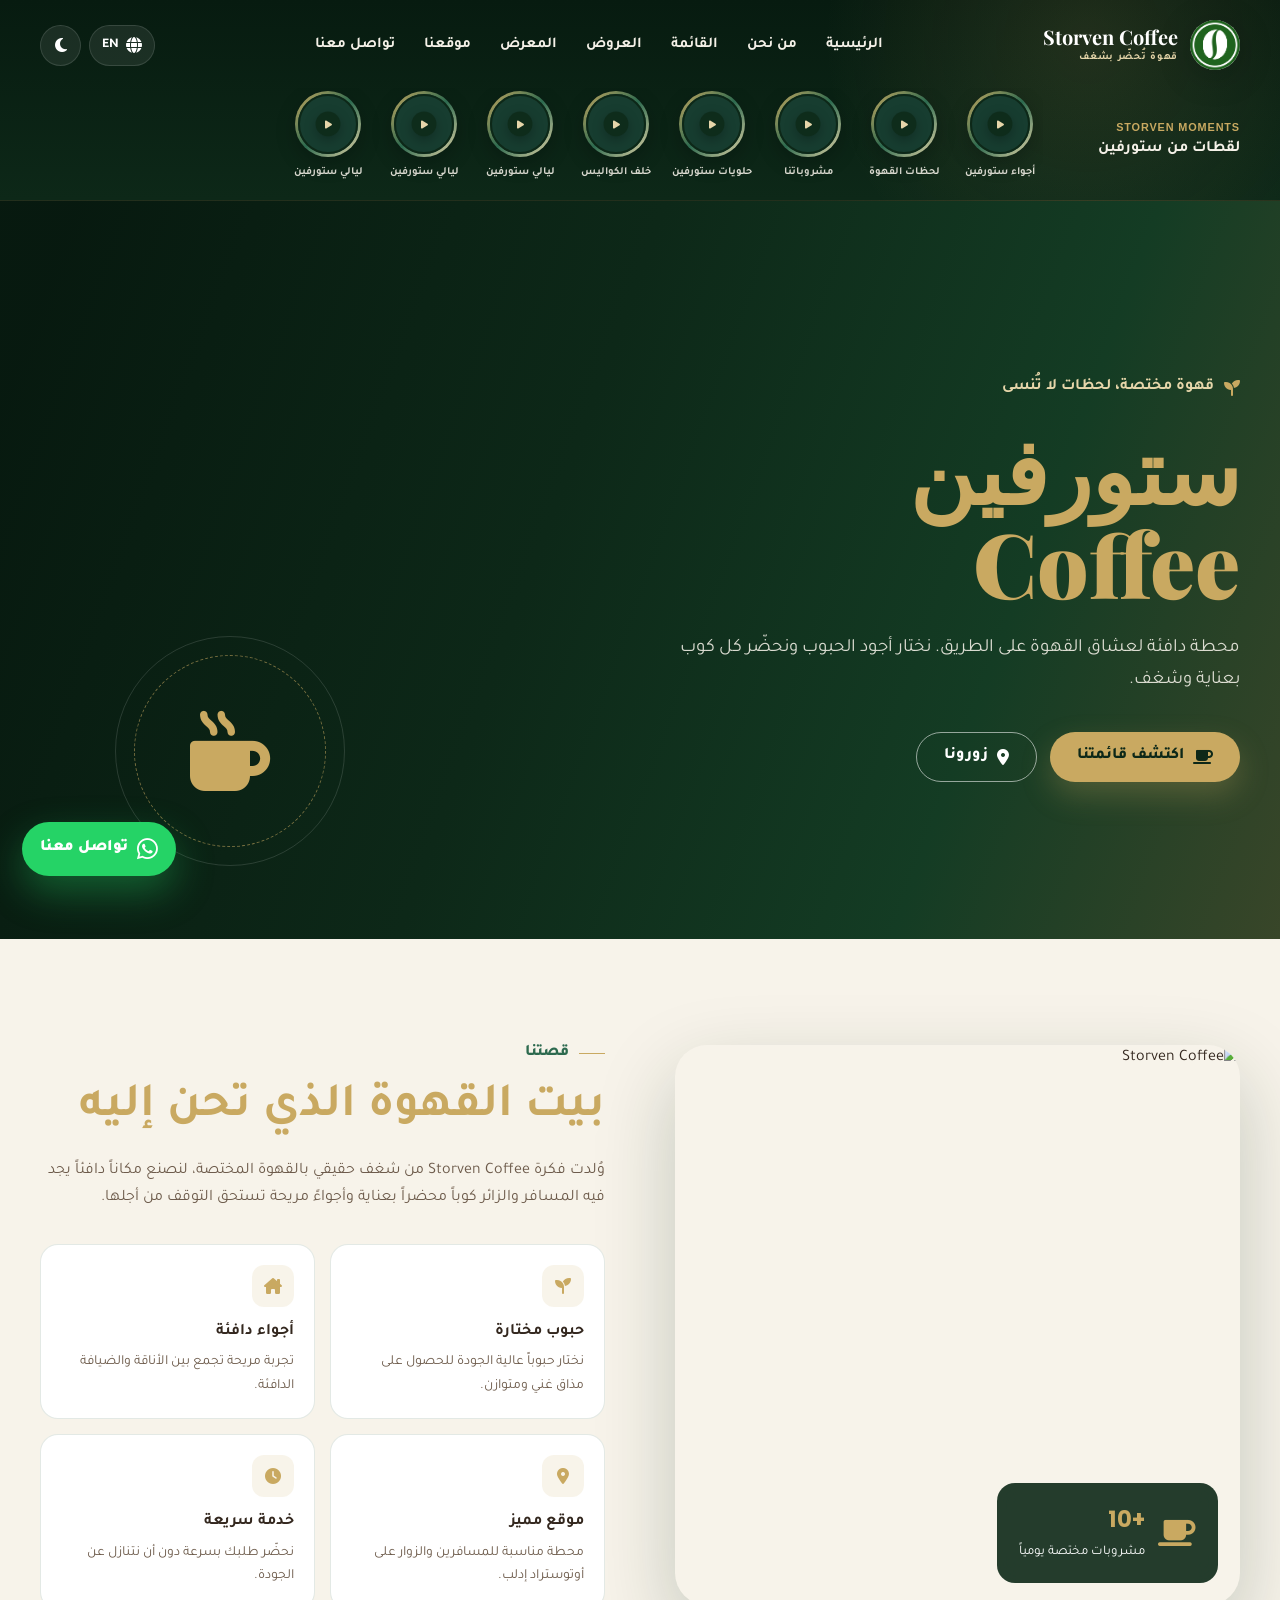
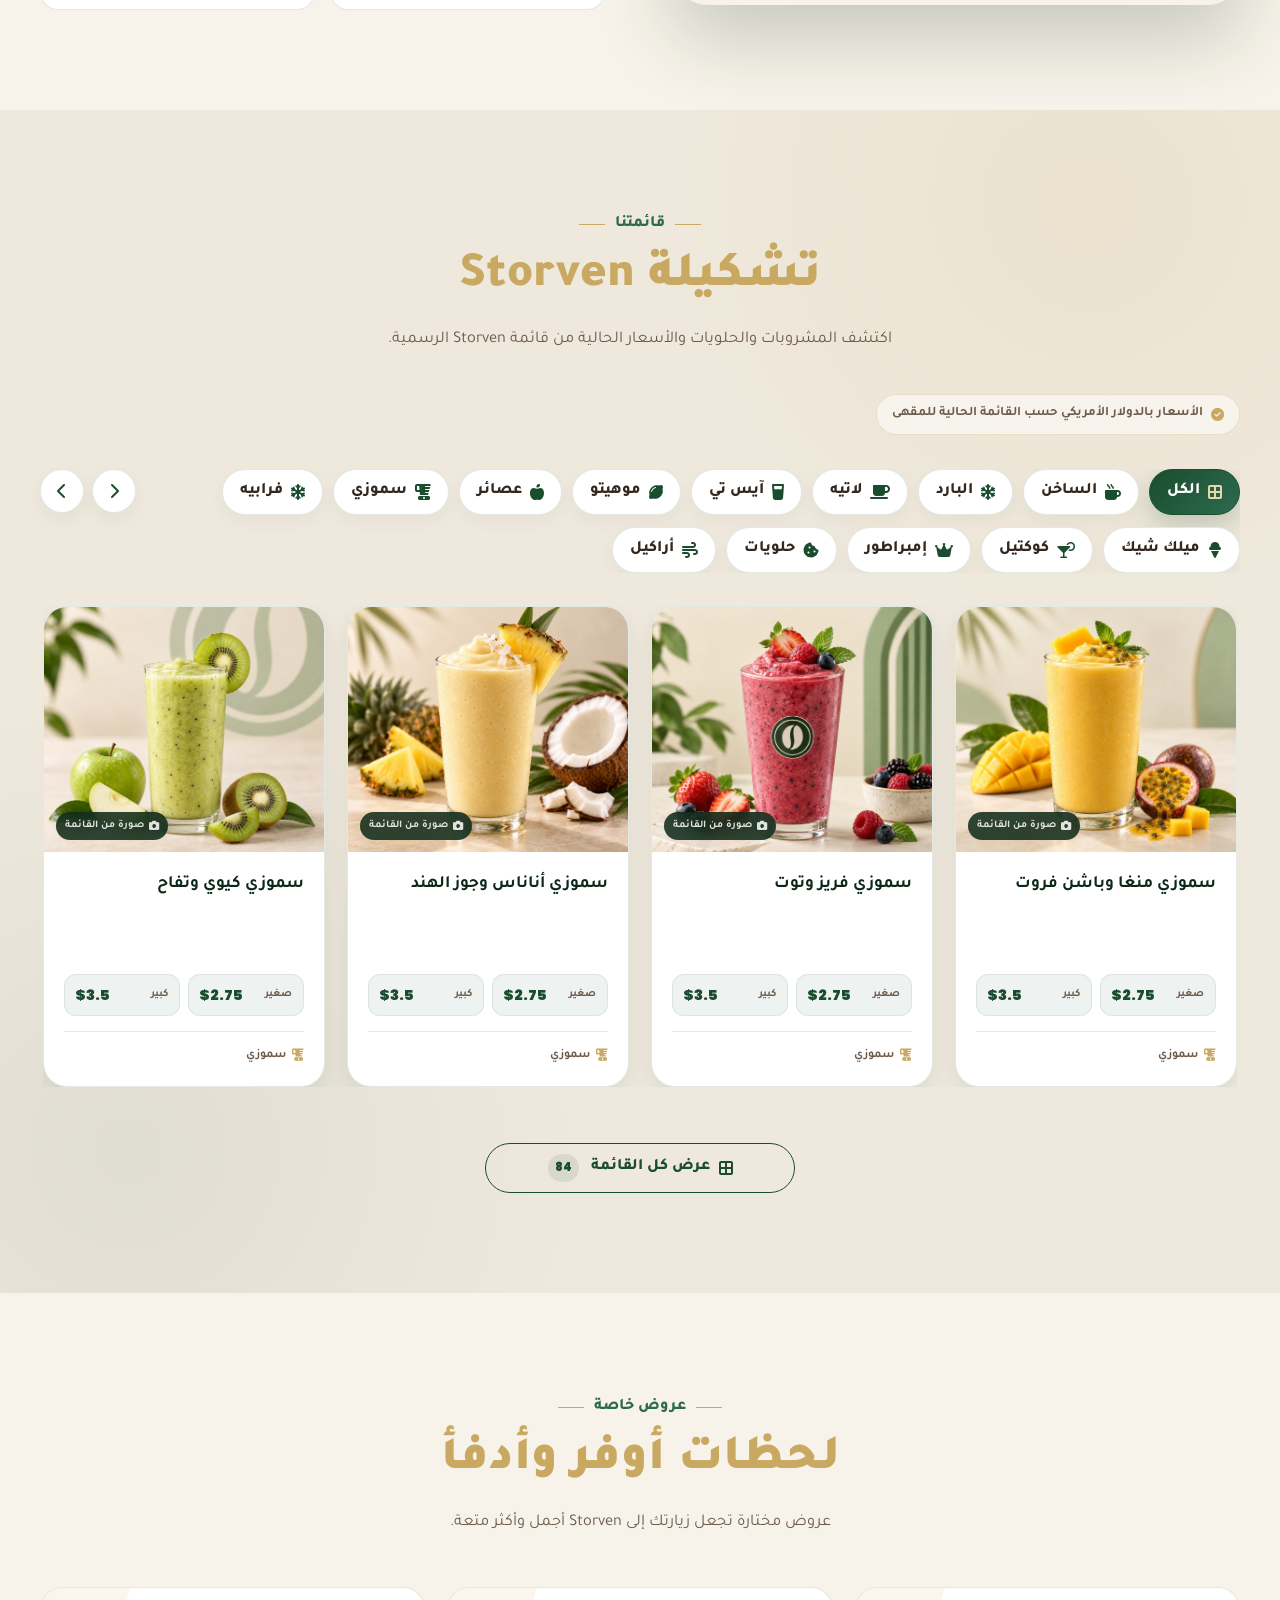
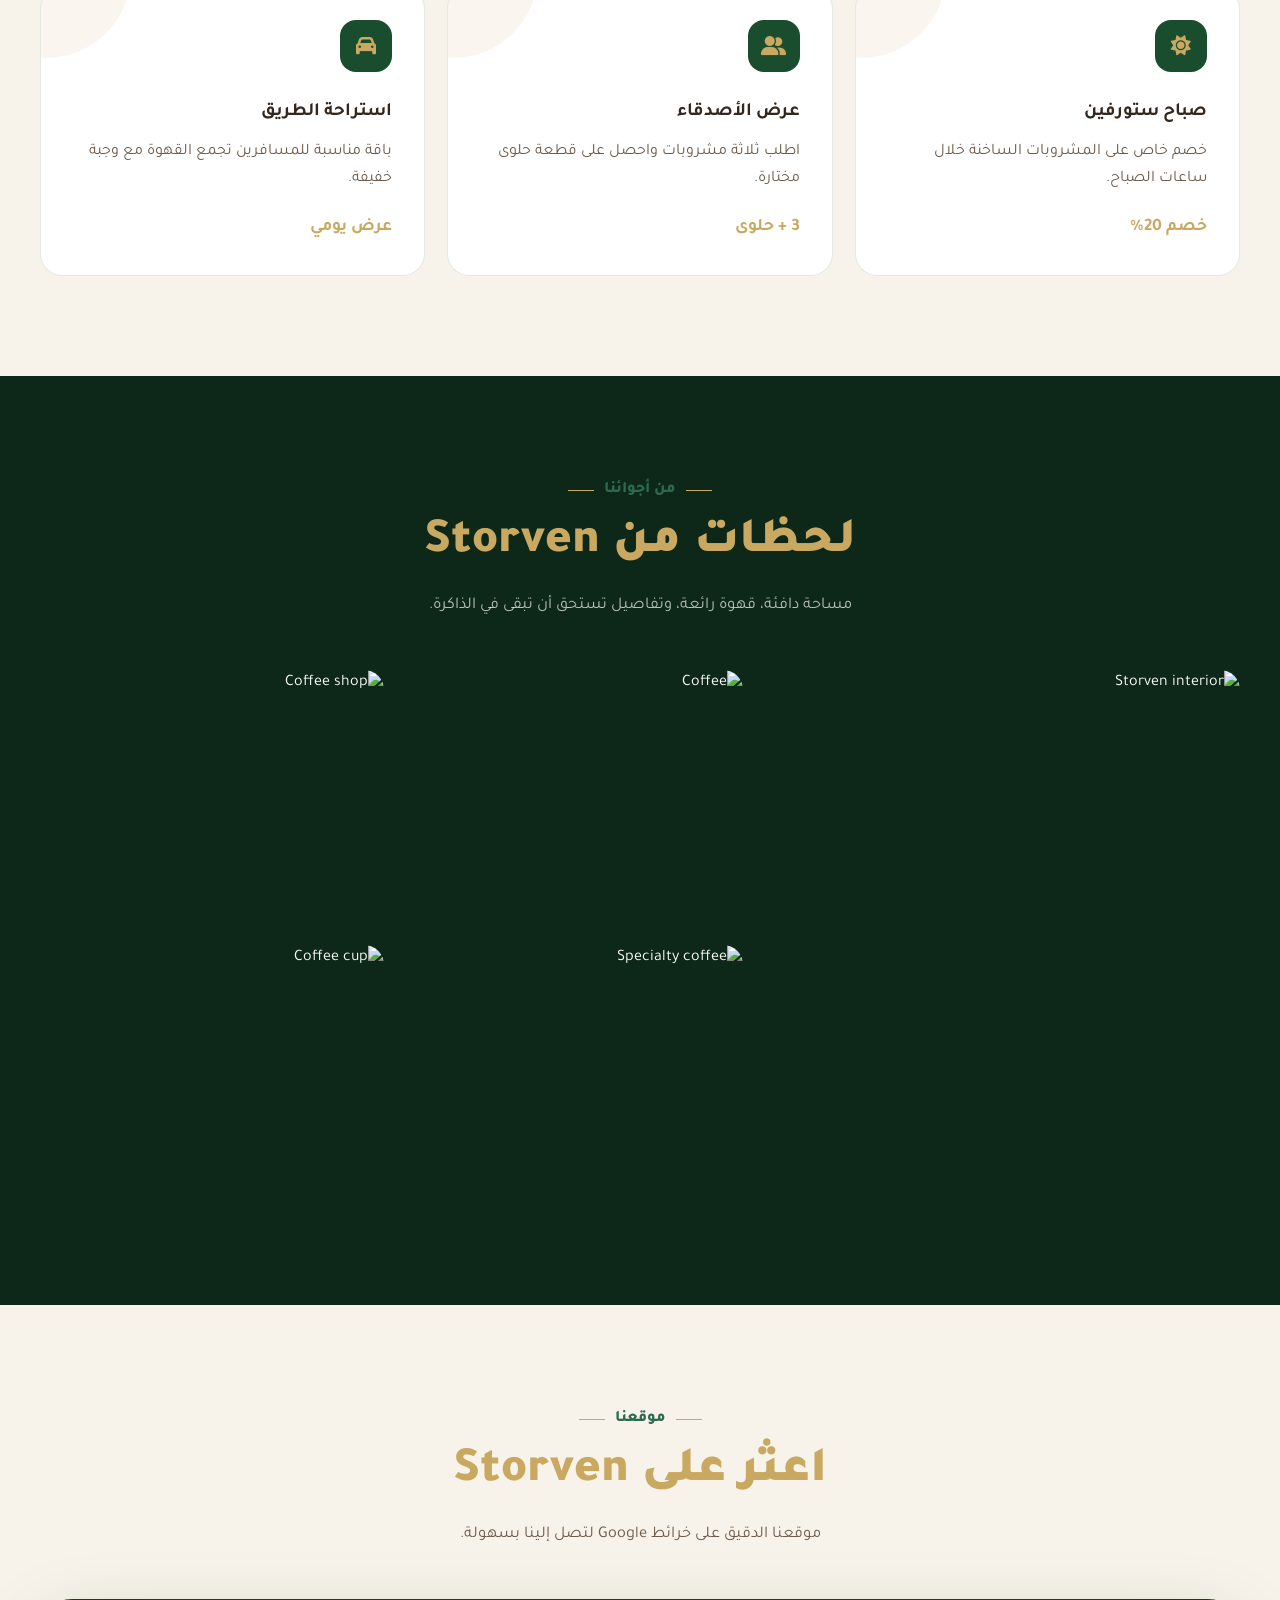
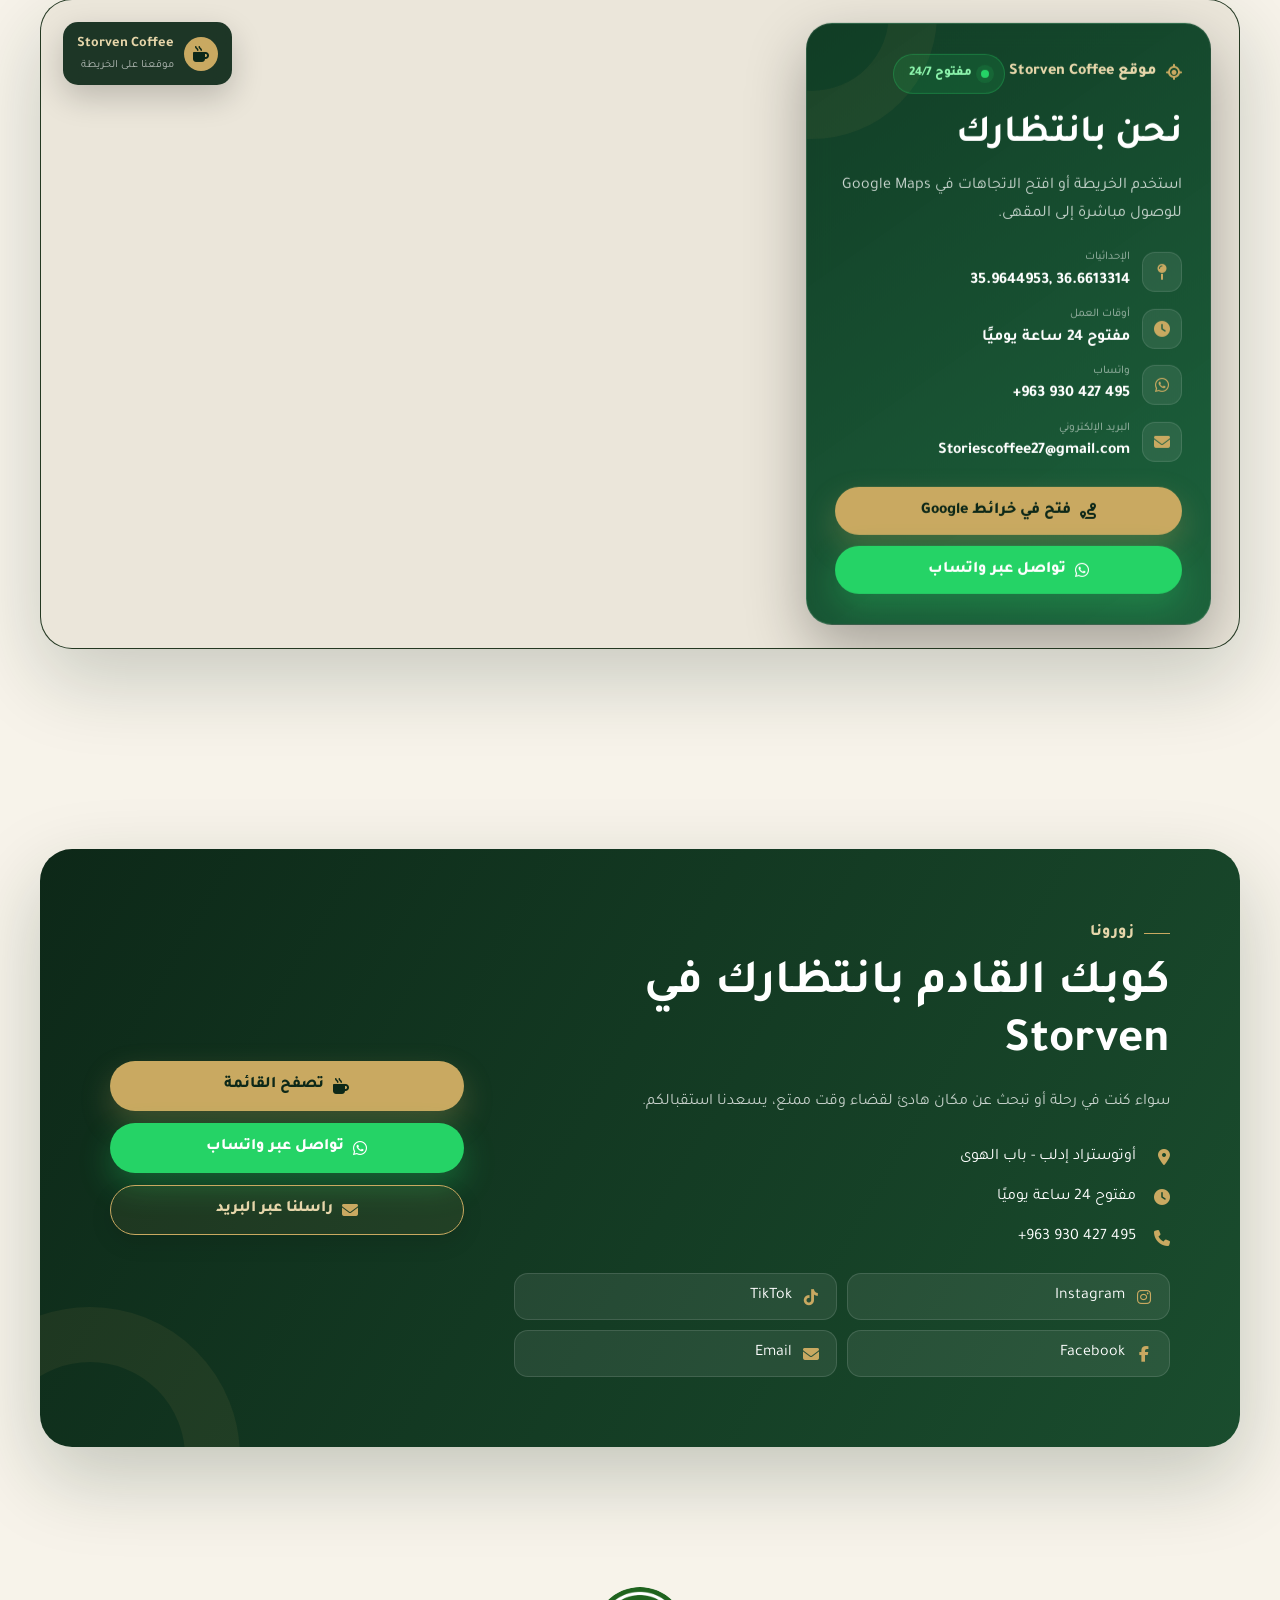
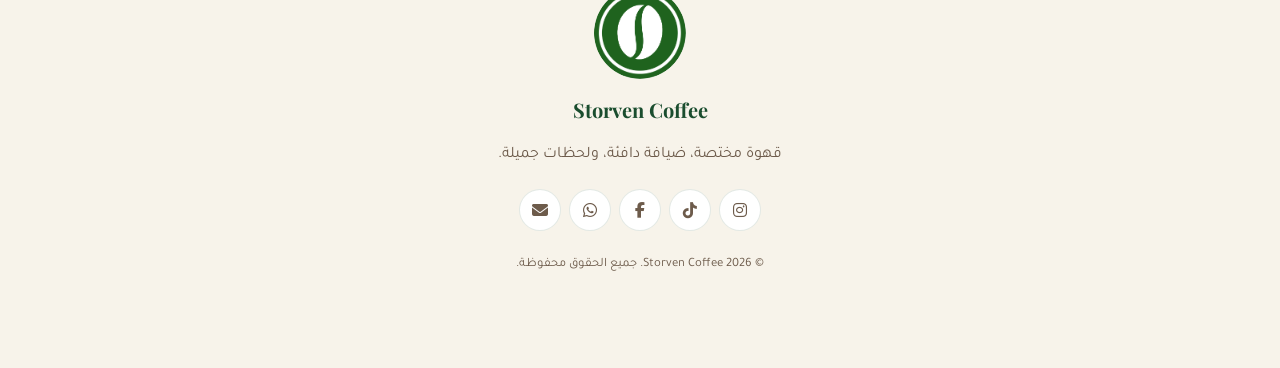
==== commit 93db6fa5: "v20" ====
--- a/index.html
+++ b/index.html
@@ -4834,6 +4834,12 @@
     }
 }
 
+
+@media (max-width: 1024px) {
+    .hamburger {
+        display: none !important;
+    }
+}
     </style>
 </head>
 
@@ -4849,7 +4855,7 @@
                 <i class="fa-solid fa-xmark"></i>
             </button>
 
-            <video id="storyModalVideo" class="story-modal-video" controls playsinline preload="metadata"></video>
+            <video id="storyModalVideo" class="story-modal-video" controls playsinline preload="none"></video>
             <div class="story-modal-title" id="storyModalTitle"></div>
         </div>
     </div>
@@ -5004,7 +5010,13 @@
                 </button>
 
 
-           
+                <button class="hamburger" id="hamburger" aria-label="Menu" hidden>
+
+                    <span></span>
+                    <span></span>
+                    <span></span>
+
+                </button>
 
             </div>
 
